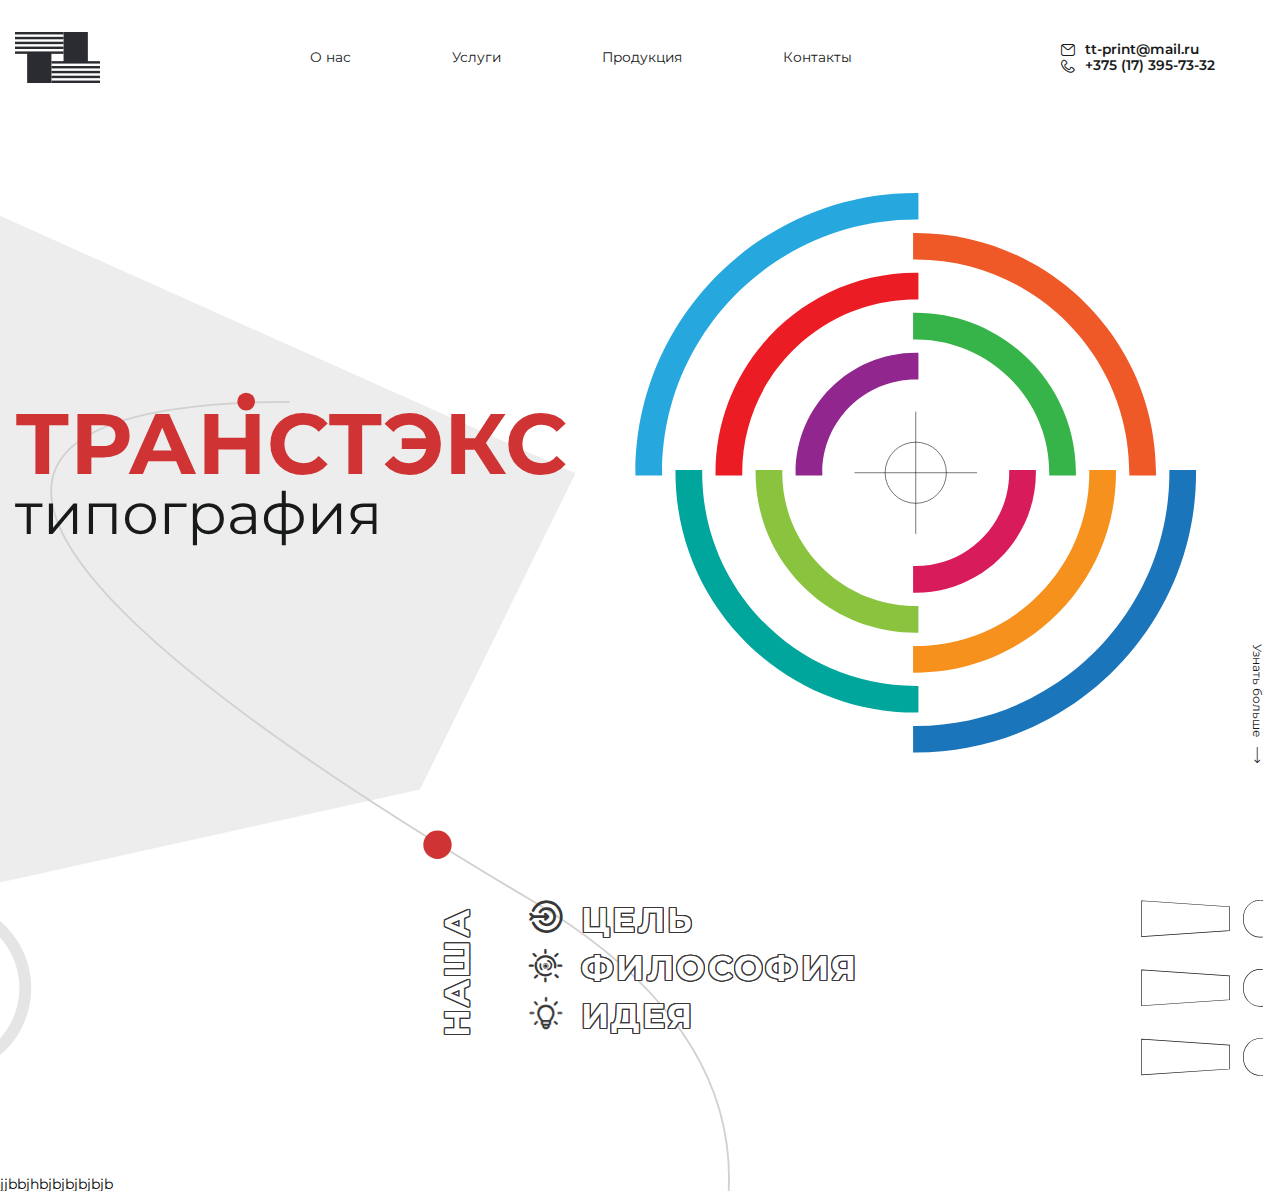
==== index.html @ b48ef730 "Add files via upload" ====
<!DOCTYPE html>
<html lang="ru">

<head>
	<title>Главная</title>
	<meta charset="UTF-8">
	<meta name="format-detection" content="telephone=no">
	<!-- <style>body{opacity: 0;}</style> -->
	<link rel="stylesheet" href="css/style.min.css?_v=20220627201145">
	<link rel="shortcut icon" href="favicon.ico">
	<!-- <meta name="robots" content="noindex, nofollow"> -->
	<meta name="viewport" content="width=device-width, initial-scale=1.0">
</head>

<body>
	<div class="wrapper">
		<header data-scroll="150" data-scroll-show="500" class="header">
			<div class="header__container">
				<div class="header_column">
					<div><a href="index.html" class="header__logo"><img src="img/logo.svg" alt="Trastex" class="header__image"></a></div>
					<div class="header__menu menu">
						<nav class="menu__body">
							<ul class="menu__list">
								<li class="menu__item"><a href="" class="menu__link">О нас</a></li>
								<li class="menu__item"><a href="" class="menu__link">Услуги</a></li>
								<li class="menu__item"><a href="" class="menu__link">Продукция</a></li>
								<li class="menu__item"><a href="" class="menu__link">Контакты</a></li>
							</ul>
						</nav>
					</div>
					<div class="header_contacts">
						<div><a href="mailto:print@mail.ru" class="header__mail">tt-print@mail.ru</a></div>
						<div><a href="tel:+375173957332" class="header__telephone">+375 (17) 395-73-32</a></div>
					</div>
					<button type="button" class="menu__icon icon-menu"><span></span></button>
				</div>
			</div>
		</header>
		<main class="mainpage">
			<section data-fullscreen class="mainpage__fullscreenblock fullscreenblock">
				<div class="fullscreenblock__container">
					<div class="fullscreenblock__decor"></div>
					<div class="fullscreenblock__line"></div>
					<div class="fullscreenblock__content">
						<div class="fullscreenblock__textblock">
							<div class="fullscreenblock__title">транстэкс</div>
							<div class="fullscreenblock__text">типография</div>
						</div>
						<div class="fullscreenblock__imageblock"><img src="img/mainpct.svg" alt="Главная" class="fullscreenblock__image"></div>
					</div>
					<button data-goto="targets" type="button" class="fullscreenblock__scroll scroll">
						<div class="scroll__text">Узнать больше</div>
					</button>
				</div>
			</section>
			<div class="mainpage__body">
				<section class="targets">
					<div class="targets__container">
						<div class="targets__round"></div>
						<div class="targets__symbol"></div>

						<div class="targets__content">
							<div class="targets__our targets__link">наша</div>
							<div class="targets__items">
								<div class="targets__item"><a href="#" data-popup="#target" class="targets__link targets__link-icon1">цель</a></div>
								<div class="targets__item"><a href="#" data-popup="#philosophy" class="targets__link targets__link-icon2">философия</a></div>
								<div class="targets__item"><a href="#" data-popup="#lamp" class="targets__link targets__link-icon3">идея</a></div>
							</div>
						</div>


						<!-- <div class="targets__targetmobile targetsmobile">
								<div class="targetsmobile__our">наша</div>
								<div class="targetsmobile__block">
									<div class="targetsmobile__title targetsmobile__title-target">цель</div>
									<div class="targetsmobile__text targetsmobile__text-target">Сделать Вашу полиграфическую продукцию видимой. Использование полиграфии играет большую роль в продвижении товаров и услуг. Печатная продукция стоит недорого, проста в изготовлении и достаточно эффектна, чтобы использовать её периодически или постоянно в рекламных целях.</div>
								</div>
								<div class="targetsmobile__block">
									<div class="targetsmobile__title targetsmobile__title-philosophy">философия</div>
									<div class="targetsmobile__text targetsmobile__text-philosophy">Фирменный стиль — это не просто логотип или название организации. Он включает в себя общую концепцию дизайна и отражает философию и цели компании. Это совокупность графических, текстовых и даже звуковых элементов, которые отличают организацию от других.</div>
								</div>
								<div class="targetsmobile__block">
									<div class="targetsmobile__title targetsmobile__title-lamp">идея</div>
									<div class="targetsmobile__text targetsmobile__text-lamp">С нами возможна реализация в жизнь любых, даже самых оригинальных идей и задумок.</div>
								</div>
				 -->

					</div>

			</div>
			</section>
			<br>
			<br>
			<br>
			<br>
			<br>
			<br>
			<br>
			<br>
			<br>
			<br>

			jjbbjhbjbjbjbjbjb
	</div>
	</main>
	<footer class="footer">
		<div class="footer__container">
		</div>
	</footer>
	</div>

	<div id="target" aria-hidden="true" class="popup">
		<div class="popup__wrapper">
			<div class="popup__content">
				<button data-close type="button" class="popup__close">X</button>
				<div class="popup__item item">
					<div class="item__our">наша</div>
					<div class="item__block">
						<div class="item__title item__title-target">цель</div>
						<div class="item__text item__text-target">Сделать Вашу полиграфическую продукцию видимой. Использование полиграфии играет большую роль в продвижении товаров и услуг. Печатная продукция стоит недорого, проста в изготовлении и достаточно эффектна, чтобы использовать её периодически или постоянно в рекламных целях.</div>
					</div>
				</div>
			</div>
		</div>
	</div>

	<div id="philosophy" aria-hidden="true" class="popup">
		<div class="popup__wrapper">
			<div class="popup__content">
				<button data-close type="button" class="popup__close">X</button>
				<div class="popup__item item">
					<div class="item__our">наша</div>
					<div class="item__block">
						<div class="item__title item__title-philosophy">философия</div>
						<div class="item__text item__text-philosophy">Фирменный стиль — это не просто логотип или название организации. Он включает в себя общую концепцию дизайна и отражает философию и цели компании. Это совокупность графических, текстовых и даже звуковых элементов, которые отличают организацию от других.</div>
					</div>
				</div>
			</div>
		</div>
	</div>

	<div id="lamp" aria-hidden="true" class="popup">
		<div class="popup__wrapper">
			<div class="popup__content">
				<button data-close type="button" class="popup__close">X</button>
				<div class="popup__item item">
					<div class="item__our">наша</div>
					<div class="item__block">
						<div class="item__title item__title-lamp">идея</div>
						<div class="item__text item__text-lamp">С нами возможна реализация в жизнь любых, даже самых оригинальных идей и задумок.</div>
					</div>
				</div>
			</div>
		</div>
	</div>




	<script src="js/app.min.js?_v=20220627201145"></script>
</body>

</html>
---- css/style.min.css ----
@charset "UTF-8";@font-face{font-family:icons;font-display:swap;src:url(../fonts/icons.woff2) format("woff2"),url(../fonts/icons.woff) format("woff");font-weight:400;font-style:normal}@font-face{font-family:Montserrat;font-display:swap;src:url(../fonts/Montserrat-Bold.woff2) format("woff2"),url(../fonts/Montserrat-Bold.woff) format("woff");font-weight:700;font-style:normal}@font-face{font-family:Montserrat;font-display:swap;src:url(../fonts/Montserrat-Regular.woff2) format("woff2"),url(../fonts/Montserrat-Regular.woff) format("woff");font-weight:400;font-style:normal}@font-face{font-family:Montserrat;font-display:swap;src:url(../fonts/Montserrat-SemiBold.woff2) format("woff2"),url(../fonts/Montserrat-SemiBold.woff) format("woff");font-weight:600;font-style:normal}.header__mail::before,.header__telephone::before,.item__title-lamp::before,.item__title-philosophy::before,.item__title-target::before,.scroll__text::after,.targets__link-icon1::before,.targets__link-icon2::before,.targets__link-icon3::before,[class*=_icon-]:before{font-family:icons;font-style:normal;font-weight:400;font-variant:normal;text-transform:none;line-height:1;-webkit-font-smoothing:antialiased;-moz-osx-font-smoothing:grayscale}[class*=_icon-]:before{display:block}._icon-mail:before{content:"\e900"}._icon-telephone:before{content:"\e901"}._icon-instagram:before{content:"\e902"}._icon-vk:before{content:"\e903"}._icon-facebook:before{content:"\e904"}._icon-twitter:before{content:"\e905"}._icon-linkedin:before{content:"\e906"}._icon-target:before{content:"\e907"}._icon-philosophy:before{content:"\e908"}._icon-lamp:before{content:"\e909"}._icon-arrowbigtop:before{content:"\e90a"}._icon-arrowbigbottom:before{content:"\e90b"}._icon-arrowbigleft:before{content:"\e90c"}._icon-arrowbigright:before{content:"\e90d"}._icon-roundarrowleft:before{content:"\e90e"}._icon-roundarrowright:before{content:"\e90f"}._icon-cursor:before{content:"\e910"}*{padding:0;margin:0;border:0}*,:after,:before{-webkit-box-sizing:border-box;box-sizing:border-box}body,html{height:100%;min-width:320px}body{color:#000;line-height:1;font-family:Montserrat;font-size:.875rem;-ms-text-size-adjust:100%;-moz-text-size-adjust:100%;-webkit-text-size-adjust:100%;-webkit-font-smoothing:antialiased;-moz-osx-font-smoothing:grayscale}button,input,textarea{font-family:Montserrat;font-size:inherit}button{cursor:pointer;color:inherit;background-color:inherit}a{color:inherit}a:link,a:visited{text-decoration:none}a:hover{text-decoration:none}ul li{list-style:none}img{vertical-align:top}h1,h2,h3,h4,h5,h6{font-weight:inherit;font-size:inherit}.lock body{overflow:hidden;-ms-touch-action:none;touch-action:none}.wrapper{min-height:100%;display:-webkit-box;display:-ms-flexbox;display:flex;-webkit-box-orient:vertical;-webkit-box-direction:normal;-ms-flex-direction:column;flex-direction:column;overflow:hidden}.wrapper>main{-webkit-box-flex:1;-ms-flex:1 1 auto;flex:1 1 auto}.wrapper>*{min-width:0}[class*=__container]{max-width:108.125rem;-webkit-box-sizing:content-box;box-sizing:content-box;margin:0 auto;padding:0 .9375rem}body::after{content:"";background-color:rgba(0,0,0,.5);position:fixed;width:100%;height:100%;top:0;left:0;opacity:0;-webkit-transition:opacity .8s ease 0s;-o-transition:opacity .8s ease 0s;transition:opacity .8s ease 0s;pointer-events:none;z-index:149}.popup-show body::after{opacity:1}.popup{position:fixed;top:0;left:0;bottom:0;right:0;padding:30px 10px;-webkit-transition:visibility .8s ease 0s;-o-transition:visibility .8s ease 0s;transition:visibility .8s ease 0s;visibility:hidden;pointer-events:none}.popup_show{z-index:150;visibility:visible;overflow:auto;pointer-events:auto}.popup_show .popup__content{visibility:visible;-webkit-transform:scale(1);-ms-transform:scale(1);transform:scale(1)}.popup__wrapper{display:-webkit-box;display:-ms-flexbox;display:flex;-webkit-box-orient:vertical;-webkit-box-direction:normal;-ms-flex-direction:column;flex-direction:column;-webkit-box-align:center;-ms-flex-align:center;align-items:center;min-height:100%;-webkit-box-flex:1;-ms-flex:1 1 auto;flex:1 1 auto;width:100%;display:flex;-webkit-box-pack:center;-ms-flex-pack:center;justify-content:center;align-items:center}.popup__content{visibility:hidden;-webkit-transform:scale(0);-ms-transform:scale(0);transform:scale(0);-webkit-transition:-webkit-transform .3s ease 0s;transition:-webkit-transform .3s ease 0s;-o-transition:transform .3s ease 0s;transition:transform .3s ease 0s;transition:transform .3s ease 0s,-webkit-transform .3s ease 0s;background-color:#eee;padding:20px;width:100%;max-width:900px;border-radius:20px}.lock .popup__content{visibility:visible}.popup__close{position:relative;text-align:center;left:100%;-webkit-transform:translate(-100%,0);-ms-transform:translate(-100%,0);transform:translate(-100%,0)}.item{display:-webkit-box;display:-ms-flexbox;display:flex;-webkit-box-pack:center;-ms-flex-pack:center;justify-content:center;padding-top:.9375rem}.item__our{padding-left:1.875rem;-webkit-writing-mode:vertical-lr;-ms-writing-mode:tb-lr;writing-mode:vertical-lr;-webkit-transform:rotate(-180deg);-ms-transform:rotate(-180deg);transform:rotate(-180deg);font-weight:700;font-size:2.8125rem;text-transform:uppercase;line-height:122%;letter-spacing:.07em;color:#eee;text-shadow:0 -1px 0 #383838,0 -1px 0 #383838,0 1px 0 #383838,0 1px 0 #383838,-1px 0 0 #383838,1px 0 0 #383838,-1px 0 0 #383838,1px 0 0 #383838,-1px -1px 0 #383838,1px -1px 0 #383838,-1px 1px 0 #383838,1px 1px 0 #383838,-1px -1px 0 #383838,1px -1px 0 #383838,-1px 1px 0 #383838,1px 1px 0 #383838}@supports (font-size:clamp(1.375rem ,0.2273908524rem + 2.3908523909vw ,2.8125rem)){.item__our{font-size:clamp(1.375rem ,.2273908524rem + 2.3908523909vw ,2.8125rem)}}@supports not (font-size:clamp(1.375rem ,0.2273908524rem + 2.3908523909vw ,2.8125rem)){.item__our{font-size:calc(1.375rem + 1.4375 * (100vw - 48rem)/ 60.125)}}.item__title{font-weight:700;font-size:2.8125rem;text-transform:uppercase;line-height:122%;letter-spacing:.07em;color:#d03333;position:relative;padding-bottom:1.25rem}@supports (font-size:clamp(1.375rem ,0.2273908524rem + 2.3908523909vw ,2.8125rem)){.item__title{font-size:clamp(1.375rem ,.2273908524rem + 2.3908523909vw ,2.8125rem)}}@supports not (font-size:clamp(1.375rem ,0.2273908524rem + 2.3908523909vw ,2.8125rem)){.item__title{font-size:calc(1.375rem + 1.4375 * (100vw - 48rem)/ 60.125)}}.item__text{font-style:italic;font-weight:500;color:#18191a;font-size:1.125rem}.item__title-target::before{content:"\e907";padding-right:1%;font-size:2.5rem}.item__text-target{line-height:130%}.item__title-philosophy::before{content:"\e908";padding-right:1%;font-weight:700}.item__text-philosophy{line-height:130%}.item__title-lamp::before{content:"\e909";padding-right:1%}.item__text-lamp{line-height:150%}[data-fullscreen]{min-height:100vh}.touch [data-fullscreen]{min-height:calc(var(--vh,1vh) * 100)}[class*=-ibg]{position:relative}[class*=-ibg] img{position:absolute;width:100%;height:100%;top:0;left:0;-o-object-fit:cover;object-fit:cover}[class*=-ibg_contain] img{-o-object-fit:contain;object-fit:contain}.fullscreenblock__text,.fullscreenblock__title,.header_contacts,.item__our,.item__text,.item__title,.menu__link,.scroll__text,.targets__link{font-family:Montserrat}.header{background-color:#fff;position:absolute;width:100%;top:0;left:0;z-index:50}.header._header-scroll{position:fixed;top:-200%;background-color:rgba(255,255,255,.8)}.header._header-show{top:0;-webkit-transition:top .3s ease 0s;-o-transition:top .3s ease 0s;transition:top .3s ease 0s}.header_column{display:-webkit-box;display:-ms-flexbox;display:flex;height:150px;-webkit-box-align:center;-ms-flex-align:center;align-items:center}@supports (height:clamp(4.6875rem ,0.9452962578rem + 7.7962577963vw ,9.375rem)){.header_column{height:clamp(4.6875rem ,.9452962578rem + 7.7962577963vw ,9.375rem)}}@supports not (height:clamp(4.6875rem ,0.9452962578rem + 7.7962577963vw ,9.375rem)){.header_column{height:calc(4.6875rem + 4.6875 * (100vw - 48rem)/ 60.125)}}.header_contacts{position:relative;z-index:2;font-weight:600;font-size:1.125rem;line-height:122%;color:#18191a;padding-right:50px}@supports (font-size:clamp(0.5625rem ,0.1134355509rem + 0.9355509356vw ,1.125rem)){.header_contacts{font-size:clamp(.5625rem ,.1134355509rem + .9355509356vw ,1.125rem)}}@supports not (font-size:clamp(0.5625rem ,0.1134355509rem + 0.9355509356vw ,1.125rem)){.header_contacts{font-size:calc(.5625rem + .5625 * (100vw - 48rem)/ 60.125)}}.header__logo{position:relative;z-index:2}.header__image{max-height:70px}@supports (max-height:clamp(1.875rem ,-0.1208419958rem + 4.158004158vw ,4.375rem)){.header__image{max-height:clamp(1.875rem ,-.1208419958rem + 4.158004158vw ,4.375rem)}}@supports not (max-height:clamp(1.875rem ,-0.1208419958rem + 4.158004158vw ,4.375rem)){.header__image{max-height:calc(1.875rem + 2.5 * (100vw - 48rem)/ 60.125)}}.header__mail{display:block}.header__mail::before{content:"\e900";padding-right:10px;position:relative;top:2px}.header__telephone{display:block}.header__telephone::before{content:"\e901";padding-right:10px;position:relative;top:2px}.menu{-webkit-box-flex:1;-ms-flex:1 1 auto;flex:1 1 auto}.menu__list{display:-webkit-box;display:-ms-flexbox;display:flex;-ms-flex-wrap:wrap;flex-wrap:wrap;-webkit-box-pack:center;-ms-flex-pack:center;justify-content:center}.menu__item:not(:last-child){padding-right:4.8125rem}@supports (padding-right:clamp(1.875rem ,-0.4701143451rem + 4.8856548857vw ,4.8125rem)){.menu__item:not(:last-child){padding-right:clamp(1.875rem ,-.4701143451rem + 4.8856548857vw ,4.8125rem)}}@supports not (padding-right:clamp(1.875rem ,-0.4701143451rem + 4.8856548857vw ,4.8125rem)){.menu__item:not(:last-child){padding-right:calc(1.875rem + 2.9375 * (100vw - 48rem)/ 60.125)}}.menu__link{font-weight:400;font-size:1.125rem;line-height:122%;color:#18191a;padding-left:1.875rem;padding-right:1.875rem}@supports (font-size:clamp(0.5625rem ,0.1134355509rem + 0.9355509356vw ,1.125rem)){.menu__link{font-size:clamp(.5625rem ,.1134355509rem + .9355509356vw ,1.125rem)}}@supports not (font-size:clamp(0.5625rem ,0.1134355509rem + 0.9355509356vw ,1.125rem)){.menu__link{font-size:calc(.5625rem + .5625 * (100vw - 48rem)/ 60.125)}}@supports (padding-left:clamp(0.9375rem ,0.1890592516rem + 1.5592515593vw ,1.875rem)){.menu__link{padding-left:clamp(.9375rem ,.1890592516rem + 1.5592515593vw ,1.875rem)}}@supports not (padding-left:clamp(0.9375rem ,0.1890592516rem + 1.5592515593vw ,1.875rem)){.menu__link{padding-left:calc(.9375rem + .9375 * (100vw - 48rem)/ 60.125)}}@supports (padding-right:clamp(0.9375rem ,0.1890592516rem + 1.5592515593vw ,1.875rem)){.menu__link{padding-right:clamp(.9375rem ,.1890592516rem + 1.5592515593vw ,1.875rem)}}@supports not (padding-right:clamp(0.9375rem ,0.1890592516rem + 1.5592515593vw ,1.875rem)){.menu__link{padding-right:calc(.9375rem + .9375 * (100vw - 48rem)/ 60.125)}}.icon-menu{display:none}@supports (padding-top:clamp(6.5625rem ,4.9652777778rem + 7.9861111111vw ,13.75rem)){.mainpage__fullscreenblock{padding-top:clamp(6.5625rem ,4.9652777778rem + 7.9861111111vw ,13.75rem)}}@supports not (padding-top:clamp(6.5625rem ,4.9652777778rem + 7.9861111111vw ,13.75rem)){.mainpage__fullscreenblock{padding-top:calc(6.5625rem + 7.1875 * (100vw - 20rem)/ 90)}}@supports (padding-bottom:clamp(3.125rem ,2.4305555556rem + 3.4722222222vw ,6.25rem)){.mainpage__fullscreenblock{padding-bottom:clamp(3.125rem ,2.4305555556rem + 3.4722222222vw ,6.25rem)}}@supports not (padding-bottom:clamp(3.125rem ,2.4305555556rem + 3.4722222222vw ,6.25rem)){.mainpage__fullscreenblock{padding-bottom:calc(3.125rem + 3.125 * (100vw - 20rem)/ 90)}}.fullscreenblock__decor{position:absolute;z-index:-2;width:736px;-o-object-fit:cover;object-fit:cover;background-size:contain;height:842px;background-image:url(../img/decor2.svg);background-repeat:no-repeat;background-position:0 -24px;-webkit-transform:translate(-95px,0);-ms-transform:translate(-95px,0);transform:translate(-95px,0)}@supports (width:clamp(12.5rem ,-30.2375415282rem + 89.0365448505vw ,46rem)){.fullscreenblock__decor{width:clamp(12.5rem ,-30.2375415282rem + 89.0365448505vw ,46rem)}}@supports not (width:clamp(12.5rem ,-30.2375415282rem + 89.0365448505vw ,46rem)){.fullscreenblock__decor{width:calc(12.5rem + 33.5 * (100vw - 48rem)/ 37.625)}}.fullscreenblock__line{position:absolute;z-index:-1;width:1049px;height:1314px;background-image:url(../img/linedeocr.svg);background-repeat:no-repeat;background-position:-100px 150px;background-size:contain}@supports (width:clamp(43.75rem ,-13.2847955145rem + 92.0844327177vw ,65.5625rem)){.fullscreenblock__line{width:clamp(43.75rem ,-13.2847955145rem + 92.0844327177vw ,65.5625rem)}}@supports not (width:clamp(43.75rem ,-13.2847955145rem + 92.0844327177vw ,65.5625rem)){.fullscreenblock__line{width:calc(43.75rem + 21.8125 * (100vw - 61.9375rem)/ 23.6875)}}.fullscreenblock__content{display:-webkit-box;display:-ms-flexbox;display:flex;-webkit-box-align:stretch;-ms-flex-align:stretch;align-items:stretch;-webkit-box-pack:end;-ms-flex-pack:end;justify-content:flex-end}.fullscreenblock__textblock{-ms-flex-item-align:center;-ms-grid-row-align:center;align-self:center}.fullscreenblock__imageblock{padding-right:4.375rem;padding-left:4.375rem;-webkit-box-flex:0;-ms-flex:0 1 auto;flex:0 1 auto;height:100%}@supports (padding-right:clamp(2.1875rem ,1.7013888889rem + 2.4305555556vw ,4.375rem)){.fullscreenblock__imageblock{padding-right:clamp(2.1875rem ,1.7013888889rem + 2.4305555556vw ,4.375rem)}}@supports not (padding-right:clamp(2.1875rem ,1.7013888889rem + 2.4305555556vw ,4.375rem)){.fullscreenblock__imageblock{padding-right:calc(2.1875rem + 2.1875 * (100vw - 20rem)/ 90)}}@supports (padding-left:clamp(2.1875rem ,1.7013888889rem + 2.4305555556vw ,4.375rem)){.fullscreenblock__imageblock{padding-left:clamp(2.1875rem ,1.7013888889rem + 2.4305555556vw ,4.375rem)}}@supports not (padding-left:clamp(2.1875rem ,1.7013888889rem + 2.4305555556vw ,4.375rem)){.fullscreenblock__imageblock{padding-left:calc(2.1875rem + 2.1875 * (100vw - 20rem)/ 90)}}.fullscreenblock__container{position:relative}.fullscreenblock__title{font-weight:700;font-size:7rem;line-height:96.9%;color:#d03333;text-transform:uppercase}@supports (font-size:clamp(3.5rem ,0.7058212058rem + 5.8212058212vw ,7rem)){.fullscreenblock__title{font-size:clamp(3.5rem ,.7058212058rem + 5.8212058212vw ,7rem)}}@supports not (font-size:clamp(3.5rem ,0.7058212058rem + 5.8212058212vw ,7rem)){.fullscreenblock__title{font-size:calc(3.5rem + 3.5 * (100vw - 48rem)/ 60.125)}}.fullscreenblock__text{font-weight:400;font-size:4.75rem;line-height:96.9%;color:#18191a}@supports (font-size:clamp(2.375rem ,0.478950104rem + 3.9501039501vw ,4.75rem)){.fullscreenblock__text{font-size:clamp(2.375rem ,.478950104rem + 3.9501039501vw ,4.75rem)}}@supports not (font-size:clamp(2.375rem ,0.478950104rem + 3.9501039501vw ,4.75rem)){.fullscreenblock__text{font-size:calc(2.375rem + 2.375 * (100vw - 48rem)/ 60.125)}}.fullscreenblock__image{width:100%;min-width:150px;height:100%;-o-object-fit:cover;object-fit:cover}.fullscreenblock__scroll{position:absolute;bottom:0;right:15px}.scroll__text{-webkit-writing-mode:vertical-lr;-ms-writing-mode:tb-lr;writing-mode:vertical-lr;color:#18191a;font-size:.75rem;font-weight:400}.scroll__text::after{content:"\e90b";padding-top:10px;font-size:1rem}.targets__container{position:relative}.targets__content{display:-webkit-box;display:-ms-flexbox;display:flex;-webkit-box-pack:center;-ms-flex-pack:center;justify-content:center}.targets__our{padding-left:3.125rem;-webkit-writing-mode:vertical-lr;-ms-writing-mode:tb-lr;writing-mode:vertical-lr;-webkit-transform:rotate(-180deg);-ms-transform:rotate(-180deg);transform:rotate(-180deg)}.targets__item:not(:last-child){padding-bottom:.375rem}.targets__link{font-weight:700;font-size:2.8125rem;text-transform:uppercase;line-height:122%;letter-spacing:.07em;color:#fff;text-shadow:0 -1px 0 #383838,0 -1px 0 #383838,0 1px 0 #383838,0 1px 0 #383838,-1px 0 0 #383838,1px 0 0 #383838,-1px 0 0 #383838,1px 0 0 #383838,-1px -1px 0 #383838,1px -1px 0 #383838,-1px 1px 0 #383838,1px 1px 0 #383838,-1px -1px 0 #383838,1px -1px 0 #383838,-1px 1px 0 #383838,1px 1px 0 #383838}@supports (font-size:clamp(1.375rem ,0.2273908524rem + 2.3908523909vw ,2.8125rem)){.targets__link{font-size:clamp(1.375rem ,.2273908524rem + 2.3908523909vw ,2.8125rem)}}@supports not (font-size:clamp(1.375rem ,0.2273908524rem + 2.3908523909vw ,2.8125rem)){.targets__link{font-size:calc(1.375rem + 1.4375 * (100vw - 48rem)/ 60.125)}}.targets__link-icon1{position:relative}.targets__link-icon1::before{content:"\e907";color:#383838;text-shadow:none;padding-right:5%}.targets__link-icon2{position:relative}.targets__link-icon2::before{content:"\e908";color:#383838;text-shadow:none;padding-right:5%;font-weight:700}.targets__link-icon3{position:relative}.targets__link-icon3::before{content:"\e909";color:#383838;text-shadow:none;padding-right:5%}.targets__round{position:absolute;z-index:-2;width:346px;-o-object-fit:cover;object-fit:cover;background-size:contain;height:176px;background-image:url(../img/decorround.svg);background-repeat:no-repeat;background-position:0 0;-webkit-transform:translate(-95px,0);-ms-transform:translate(-95px,0);transform:translate(-95px,0)}@supports (width:clamp(5.9375rem ,-6.5864085239rem + 26.0914760915vw ,21.625rem)){.targets__round{width:clamp(5.9375rem ,-6.5864085239rem + 26.0914760915vw ,21.625rem)}}@supports not (width:clamp(5.9375rem ,-6.5864085239rem + 26.0914760915vw ,21.625rem)){.targets__round{width:calc(5.9375rem + 15.6875 * (100vw - 48rem)/ 60.125)}}.targets__symbol{position:absolute;right:0;z-index:-2;width:200px;-o-object-fit:cover;object-fit:cover;background-size:contain;height:176px;background-image:url(../img/symbol.svg);background-repeat:no-repeat;background-position:0 0}@supports (width:clamp(4.375rem ,-2.1114864865rem + 13.5135135135vw ,12.5rem)){.targets__symbol{width:clamp(4.375rem ,-2.1114864865rem + 13.5135135135vw ,12.5rem)}}@supports not (width:clamp(4.375rem ,-2.1114864865rem + 13.5135135135vw ,12.5rem)){.targets__symbol{width:calc(4.375rem + 8.125 * (100vw - 48rem)/ 60.125)}}@media (min-width:108.125em){.menu__item:not(:last-child){padding-right:inherit}}@media (max-width:48em){.menu__item:not(:last-child){padding-right:inherit}}@media (max-width:61.99875em){.fullscreenblock__line{background-position:-100px 50px}}@media (max-width:47.99875em){.touch [data-fullscreen]{-webkit-transition:height .2s;-o-transition:height .2s;transition:height .2s}.header_contacts{padding-right:20px}.menu__body{position:fixed;overflow:auto;width:100%;height:100%;top:0;left:-100%;-webkit-transition:left .3s ease 0s;-o-transition:left .3s ease 0s;transition:left .3s ease 0s;background-color:#ededed;padding-bottom:1.875rem;padding-right:.9375rem;padding-left:.9375rem}@supports (padding-top:clamp(6.5625rem ,5.5208333333rem + 5.2083333333vw ,11.25rem)){.menu__body{padding-top:clamp(6.5625rem ,5.5208333333rem + 5.2083333333vw ,11.25rem)}}@supports not (padding-top:clamp(6.5625rem ,5.5208333333rem + 5.2083333333vw ,11.25rem)){.menu__body{padding-top:calc(6.5625rem + 4.6875 * (100vw - 20rem)/ 90)}}.menu__body::before{content:"";top:-100%;position:fixed;width:100%;left:0;-webkit-transition:top .3s ease 0s;-o-transition:top .3s ease 0s;transition:top .3s ease 0s;background:rgba(237,237,237,.8431372549)}.menu-open .menu__body{left:0}.menu-open .menu__body::before{top:0}.menu__list{-webkit-box-orient:vertical;-webkit-box-direction:normal;-ms-flex-direction:column;flex-direction:column;-webkit-box-align:center;-ms-flex-align:center;align-items:center}.menu__list:not(:last-child){margin-bottom:3.125rem}.menu__item:not(:last-child):not(:last-child){margin-bottom:2.25rem}.menu__link{font-size:1.75rem}.icon-menu{display:block;position:relative;width:1.875rem;height:1.125rem;cursor:pointer;z-index:5}.icon-menu span,.icon-menu::after,.icon-menu::before{content:"";-webkit-transition:all .3s ease 0s;-o-transition:all .3s ease 0s;transition:all .3s ease 0s;right:0;position:absolute;width:100%;height:.125rem;background-color:#18191a}.icon-menu::before{top:0}.icon-menu::after{bottom:0}.icon-menu span{top:calc(50% - .0625rem)}.menu-open .icon-menu span{width:0}.menu-open .icon-menu::before{top:calc(50% - .0625rem);-webkit-transform:rotate(-45deg);-ms-transform:rotate(-45deg);transform:rotate(-45deg)}.menu-open .icon-menu::after{bottom:calc(50% - .0625rem);-webkit-transform:rotate(45deg);-ms-transform:rotate(45deg);transform:rotate(45deg)}.fullscreenblock__line{background-position:-120px -20px}.fullscreenblock__content{-webkit-box-orient:vertical;-webkit-box-direction:normal;-ms-flex-direction:column;flex-direction:column;gap:70px}.fullscreenblock__title{padding-top:4.375rem}}@media (max-width:47.99875em) and (max-width:47.99875em){.menu__body::before{height:75px}}@media (any-hover:hover){.header__mail:hover{-webkit-transform:scale(1.1);-ms-transform:scale(1.1);transform:scale(1.1);-webkit-transition:all .3s ease 0s;-o-transition:all .3s ease 0s;transition:all .3s ease 0s}.header__telephone:hover{-webkit-transform:scale(1.1);-ms-transform:scale(1.1);transform:scale(1.1);-webkit-transition:all .3s ease 0s;-o-transition:all .3s ease 0s;transition:all .3s ease 0s}.menu__item:hover{-webkit-transform:scale(1.1);-ms-transform:scale(1.1);transform:scale(1.1);-webkit-transition:all .3s ease 0s;-o-transition:all .3s ease 0s;transition:all .3s ease 0s}.menu__link:hover{border-bottom:2px solid #d03333;font-weight:600;-webkit-transition:all .3s ease 0s;-o-transition:all .3s ease 0s;transition:all .3s ease 0s}.scroll__text:hover{color:#d03333;font-weight:600;-webkit-transform:scale(1.2);-ms-transform:scale(1.2);transform:scale(1.2);-webkit-transition:all .3s ease 0s;-o-transition:all .3s ease 0s;transition:all .3s ease 0s}.targets__link-icon1:hover::after{font-family:icons;content:"\e910";color:#d03333;text-shadow:none;font-size:50%;position:absolute;top:10%;right:-30px}.targets__link-icon2:hover::after{font-family:icons;content:"\e910";color:#d03333;text-shadow:none;font-size:50%;position:absolute;top:10%;right:-30px}.targets__link-icon3:hover::after{font-family:icons;content:"\e910";color:#d03333;text-shadow:none;font-size:50%;position:absolute;top:10%;right:-30px}}
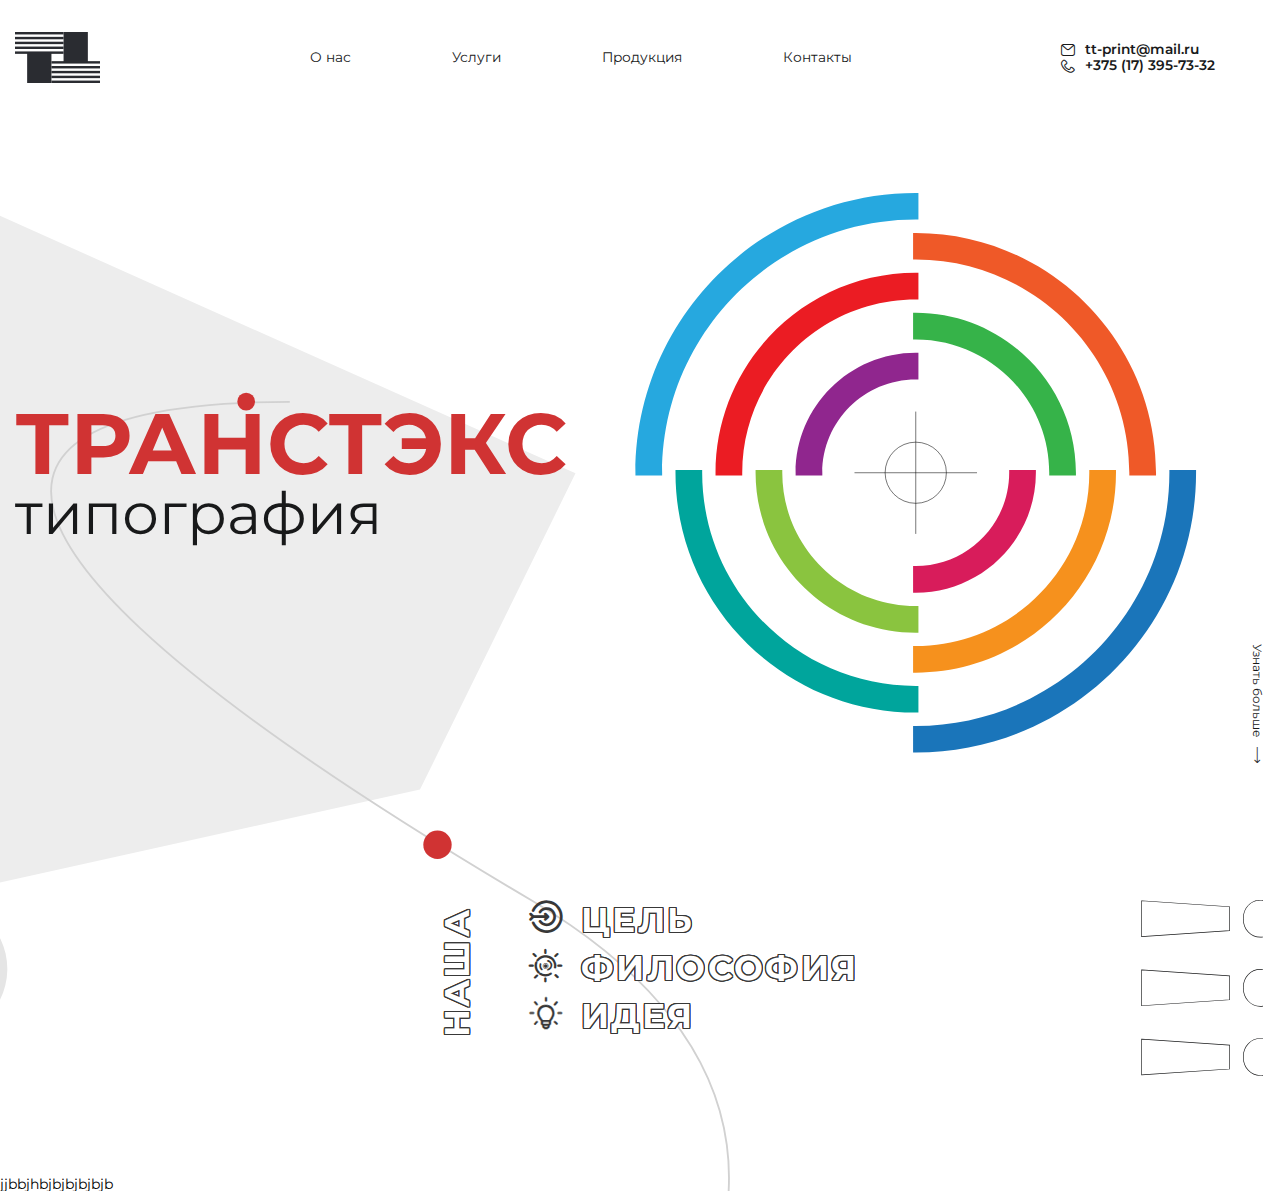
==== commit 4ad2d800: "Add files via upload" ====
--- a/index.html
+++ b/index.html
@@ -6,7 +6,7 @@
 	<meta charset="UTF-8">
 	<meta name="format-detection" content="telephone=no">
 	<!-- <style>body{opacity: 0;}</style> -->
-	<link rel="stylesheet" href="css/style.min.css?_v=20220627201145">
+	<link rel="stylesheet" href="css/style.min.css?_v=20220627201945">
 	<link rel="shortcut icon" href="favicon.ico">
 	<!-- <meta name="robots" content="noindex, nofollow"> -->
 	<meta name="viewport" content="width=device-width, initial-scale=1.0">
@@ -157,7 +157,7 @@
 
 
 
-	<script src="js/app.min.js?_v=20220627201145"></script>
+	<script src="js/app.min.js?_v=20220627201945"></script>
 </body>
 
 </html>--- a/css/style.min.css
+++ b/css/style.min.css
@@ -1 +1 @@
-@charset "UTF-8";@font-face{font-family:icons;font-display:swap;src:url(../fonts/icons.woff2) format("woff2"),url(../fonts/icons.woff) format("woff");font-weight:400;font-style:normal}@font-face{font-family:Montserrat;font-display:swap;src:url(../fonts/Montserrat-Bold.woff2) format("woff2"),url(../fonts/Montserrat-Bold.woff) format("woff");font-weight:700;font-style:normal}@font-face{font-family:Montserrat;font-display:swap;src:url(../fonts/Montserrat-Regular.woff2) format("woff2"),url(../fonts/Montserrat-Regular.woff) format("woff");font-weight:400;font-style:normal}@font-face{font-family:Montserrat;font-display:swap;src:url(../fonts/Montserrat-SemiBold.woff2) format("woff2"),url(../fonts/Montserrat-SemiBold.woff) format("woff");font-weight:600;font-style:normal}.header__mail::before,.header__telephone::before,.item__title-lamp::before,.item__title-philosophy::before,.item__title-target::before,.scroll__text::after,.targets__link-icon1::before,.targets__link-icon2::before,.targets__link-icon3::before,[class*=_icon-]:before{font-family:icons;font-style:normal;font-weight:400;font-variant:normal;text-transform:none;line-height:1;-webkit-font-smoothing:antialiased;-moz-osx-font-smoothing:grayscale}[class*=_icon-]:before{display:block}._icon-mail:before{content:"\e900"}._icon-telephone:before{content:"\e901"}._icon-instagram:before{content:"\e902"}._icon-vk:before{content:"\e903"}._icon-facebook:before{content:"\e904"}._icon-twitter:before{content:"\e905"}._icon-linkedin:before{content:"\e906"}._icon-target:before{content:"\e907"}._icon-philosophy:before{content:"\e908"}._icon-lamp:before{content:"\e909"}._icon-arrowbigtop:before{content:"\e90a"}._icon-arrowbigbottom:before{content:"\e90b"}._icon-arrowbigleft:before{content:"\e90c"}._icon-arrowbigright:before{content:"\e90d"}._icon-roundarrowleft:before{content:"\e90e"}._icon-roundarrowright:before{content:"\e90f"}._icon-cursor:before{content:"\e910"}*{padding:0;margin:0;border:0}*,:after,:before{-webkit-box-sizing:border-box;box-sizing:border-box}body,html{height:100%;min-width:320px}body{color:#000;line-height:1;font-family:Montserrat;font-size:.875rem;-ms-text-size-adjust:100%;-moz-text-size-adjust:100%;-webkit-text-size-adjust:100%;-webkit-font-smoothing:antialiased;-moz-osx-font-smoothing:grayscale}button,input,textarea{font-family:Montserrat;font-size:inherit}button{cursor:pointer;color:inherit;background-color:inherit}a{color:inherit}a:link,a:visited{text-decoration:none}a:hover{text-decoration:none}ul li{list-style:none}img{vertical-align:top}h1,h2,h3,h4,h5,h6{font-weight:inherit;font-size:inherit}.lock body{overflow:hidden;-ms-touch-action:none;touch-action:none}.wrapper{min-height:100%;display:-webkit-box;display:-ms-flexbox;display:flex;-webkit-box-orient:vertical;-webkit-box-direction:normal;-ms-flex-direction:column;flex-direction:column;overflow:hidden}.wrapper>main{-webkit-box-flex:1;-ms-flex:1 1 auto;flex:1 1 auto}.wrapper>*{min-width:0}[class*=__container]{max-width:108.125rem;-webkit-box-sizing:content-box;box-sizing:content-box;margin:0 auto;padding:0 .9375rem}body::after{content:"";background-color:rgba(0,0,0,.5);position:fixed;width:100%;height:100%;top:0;left:0;opacity:0;-webkit-transition:opacity .8s ease 0s;-o-transition:opacity .8s ease 0s;transition:opacity .8s ease 0s;pointer-events:none;z-index:149}.popup-show body::after{opacity:1}.popup{position:fixed;top:0;left:0;bottom:0;right:0;padding:30px 10px;-webkit-transition:visibility .8s ease 0s;-o-transition:visibility .8s ease 0s;transition:visibility .8s ease 0s;visibility:hidden;pointer-events:none}.popup_show{z-index:150;visibility:visible;overflow:auto;pointer-events:auto}.popup_show .popup__content{visibility:visible;-webkit-transform:scale(1);-ms-transform:scale(1);transform:scale(1)}.popup__wrapper{display:-webkit-box;display:-ms-flexbox;display:flex;-webkit-box-orient:vertical;-webkit-box-direction:normal;-ms-flex-direction:column;flex-direction:column;-webkit-box-align:center;-ms-flex-align:center;align-items:center;min-height:100%;-webkit-box-flex:1;-ms-flex:1 1 auto;flex:1 1 auto;width:100%;display:flex;-webkit-box-pack:center;-ms-flex-pack:center;justify-content:center;align-items:center}.popup__content{visibility:hidden;-webkit-transform:scale(0);-ms-transform:scale(0);transform:scale(0);-webkit-transition:-webkit-transform .3s ease 0s;transition:-webkit-transform .3s ease 0s;-o-transition:transform .3s ease 0s;transition:transform .3s ease 0s;transition:transform .3s ease 0s,-webkit-transform .3s ease 0s;background-color:#eee;padding:20px;width:100%;max-width:900px;border-radius:20px}.lock .popup__content{visibility:visible}.popup__close{position:relative;text-align:center;left:100%;-webkit-transform:translate(-100%,0);-ms-transform:translate(-100%,0);transform:translate(-100%,0)}.item{display:-webkit-box;display:-ms-flexbox;display:flex;-webkit-box-pack:center;-ms-flex-pack:center;justify-content:center;padding-top:.9375rem}.item__our{padding-left:1.875rem;-webkit-writing-mode:vertical-lr;-ms-writing-mode:tb-lr;writing-mode:vertical-lr;-webkit-transform:rotate(-180deg);-ms-transform:rotate(-180deg);transform:rotate(-180deg);font-weight:700;font-size:2.8125rem;text-transform:uppercase;line-height:122%;letter-spacing:.07em;color:#eee;text-shadow:0 -1px 0 #383838,0 -1px 0 #383838,0 1px 0 #383838,0 1px 0 #383838,-1px 0 0 #383838,1px 0 0 #383838,-1px 0 0 #383838,1px 0 0 #383838,-1px -1px 0 #383838,1px -1px 0 #383838,-1px 1px 0 #383838,1px 1px 0 #383838,-1px -1px 0 #383838,1px -1px 0 #383838,-1px 1px 0 #383838,1px 1px 0 #383838}@supports (font-size:clamp(1.375rem ,0.2273908524rem + 2.3908523909vw ,2.8125rem)){.item__our{font-size:clamp(1.375rem ,.2273908524rem + 2.3908523909vw ,2.8125rem)}}@supports not (font-size:clamp(1.375rem ,0.2273908524rem + 2.3908523909vw ,2.8125rem)){.item__our{font-size:calc(1.375rem + 1.4375 * (100vw - 48rem)/ 60.125)}}.item__title{font-weight:700;font-size:2.8125rem;text-transform:uppercase;line-height:122%;letter-spacing:.07em;color:#d03333;position:relative;padding-bottom:1.25rem}@supports (font-size:clamp(1.375rem ,0.2273908524rem + 2.3908523909vw ,2.8125rem)){.item__title{font-size:clamp(1.375rem ,.2273908524rem + 2.3908523909vw ,2.8125rem)}}@supports not (font-size:clamp(1.375rem ,0.2273908524rem + 2.3908523909vw ,2.8125rem)){.item__title{font-size:calc(1.375rem + 1.4375 * (100vw - 48rem)/ 60.125)}}.item__text{font-style:italic;font-weight:500;color:#18191a;font-size:1.125rem}.item__title-target::before{content:"\e907";padding-right:1%;font-size:2.5rem}.item__text-target{line-height:130%}.item__title-philosophy::before{content:"\e908";padding-right:1%;font-weight:700}.item__text-philosophy{line-height:130%}.item__title-lamp::before{content:"\e909";padding-right:1%}.item__text-lamp{line-height:150%}[data-fullscreen]{min-height:100vh}.touch [data-fullscreen]{min-height:calc(var(--vh,1vh) * 100)}[class*=-ibg]{position:relative}[class*=-ibg] img{position:absolute;width:100%;height:100%;top:0;left:0;-o-object-fit:cover;object-fit:cover}[class*=-ibg_contain] img{-o-object-fit:contain;object-fit:contain}.fullscreenblock__text,.fullscreenblock__title,.header_contacts,.item__our,.item__text,.item__title,.menu__link,.scroll__text,.targets__link{font-family:Montserrat}.header{background-color:#fff;position:absolute;width:100%;top:0;left:0;z-index:50}.header._header-scroll{position:fixed;top:-200%;background-color:rgba(255,255,255,.8)}.header._header-show{top:0;-webkit-transition:top .3s ease 0s;-o-transition:top .3s ease 0s;transition:top .3s ease 0s}.header_column{display:-webkit-box;display:-ms-flexbox;display:flex;height:150px;-webkit-box-align:center;-ms-flex-align:center;align-items:center}@supports (height:clamp(4.6875rem ,0.9452962578rem + 7.7962577963vw ,9.375rem)){.header_column{height:clamp(4.6875rem ,.9452962578rem + 7.7962577963vw ,9.375rem)}}@supports not (height:clamp(4.6875rem ,0.9452962578rem + 7.7962577963vw ,9.375rem)){.header_column{height:calc(4.6875rem + 4.6875 * (100vw - 48rem)/ 60.125)}}.header_contacts{position:relative;z-index:2;font-weight:600;font-size:1.125rem;line-height:122%;color:#18191a;padding-right:50px}@supports (font-size:clamp(0.5625rem ,0.1134355509rem + 0.9355509356vw ,1.125rem)){.header_contacts{font-size:clamp(.5625rem ,.1134355509rem + .9355509356vw ,1.125rem)}}@supports not (font-size:clamp(0.5625rem ,0.1134355509rem + 0.9355509356vw ,1.125rem)){.header_contacts{font-size:calc(.5625rem + .5625 * (100vw - 48rem)/ 60.125)}}.header__logo{position:relative;z-index:2}.header__image{max-height:70px}@supports (max-height:clamp(1.875rem ,-0.1208419958rem + 4.158004158vw ,4.375rem)){.header__image{max-height:clamp(1.875rem ,-.1208419958rem + 4.158004158vw ,4.375rem)}}@supports not (max-height:clamp(1.875rem ,-0.1208419958rem + 4.158004158vw ,4.375rem)){.header__image{max-height:calc(1.875rem + 2.5 * (100vw - 48rem)/ 60.125)}}.header__mail{display:block}.header__mail::before{content:"\e900";padding-right:10px;position:relative;top:2px}.header__telephone{display:block}.header__telephone::before{content:"\e901";padding-right:10px;position:relative;top:2px}.menu{-webkit-box-flex:1;-ms-flex:1 1 auto;flex:1 1 auto}.menu__list{display:-webkit-box;display:-ms-flexbox;display:flex;-ms-flex-wrap:wrap;flex-wrap:wrap;-webkit-box-pack:center;-ms-flex-pack:center;justify-content:center}.menu__item:not(:last-child){padding-right:4.8125rem}@supports (padding-right:clamp(1.875rem ,-0.4701143451rem + 4.8856548857vw ,4.8125rem)){.menu__item:not(:last-child){padding-right:clamp(1.875rem ,-.4701143451rem + 4.8856548857vw ,4.8125rem)}}@supports not (padding-right:clamp(1.875rem ,-0.4701143451rem + 4.8856548857vw ,4.8125rem)){.menu__item:not(:last-child){padding-right:calc(1.875rem + 2.9375 * (100vw - 48rem)/ 60.125)}}.menu__link{font-weight:400;font-size:1.125rem;line-height:122%;color:#18191a;padding-left:1.875rem;padding-right:1.875rem}@supports (font-size:clamp(0.5625rem ,0.1134355509rem + 0.9355509356vw ,1.125rem)){.menu__link{font-size:clamp(.5625rem ,.1134355509rem + .9355509356vw ,1.125rem)}}@supports not (font-size:clamp(0.5625rem ,0.1134355509rem + 0.9355509356vw ,1.125rem)){.menu__link{font-size:calc(.5625rem + .5625 * (100vw - 48rem)/ 60.125)}}@supports (padding-left:clamp(0.9375rem ,0.1890592516rem + 1.5592515593vw ,1.875rem)){.menu__link{padding-left:clamp(.9375rem ,.1890592516rem + 1.5592515593vw ,1.875rem)}}@supports not (padding-left:clamp(0.9375rem ,0.1890592516rem + 1.5592515593vw ,1.875rem)){.menu__link{padding-left:calc(.9375rem + .9375 * (100vw - 48rem)/ 60.125)}}@supports (padding-right:clamp(0.9375rem ,0.1890592516rem + 1.5592515593vw ,1.875rem)){.menu__link{padding-right:clamp(.9375rem ,.1890592516rem + 1.5592515593vw ,1.875rem)}}@supports not (padding-right:clamp(0.9375rem ,0.1890592516rem + 1.5592515593vw ,1.875rem)){.menu__link{padding-right:calc(.9375rem + .9375 * (100vw - 48rem)/ 60.125)}}.icon-menu{display:none}@supports (padding-top:clamp(6.5625rem ,4.9652777778rem + 7.9861111111vw ,13.75rem)){.mainpage__fullscreenblock{padding-top:clamp(6.5625rem ,4.9652777778rem + 7.9861111111vw ,13.75rem)}}@supports not (padding-top:clamp(6.5625rem ,4.9652777778rem + 7.9861111111vw ,13.75rem)){.mainpage__fullscreenblock{padding-top:calc(6.5625rem + 7.1875 * (100vw - 20rem)/ 90)}}@supports (padding-bottom:clamp(3.125rem ,2.4305555556rem + 3.4722222222vw ,6.25rem)){.mainpage__fullscreenblock{padding-bottom:clamp(3.125rem ,2.4305555556rem + 3.4722222222vw ,6.25rem)}}@supports not (padding-bottom:clamp(3.125rem ,2.4305555556rem + 3.4722222222vw ,6.25rem)){.mainpage__fullscreenblock{padding-bottom:calc(3.125rem + 3.125 * (100vw - 20rem)/ 90)}}.fullscreenblock__decor{position:absolute;z-index:-2;width:736px;-o-object-fit:cover;object-fit:cover;background-size:contain;height:842px;background-image:url(../img/decor2.svg);background-repeat:no-repeat;background-position:0 -24px;-webkit-transform:translate(-95px,0);-ms-transform:translate(-95px,0);transform:translate(-95px,0)}@supports (width:clamp(12.5rem ,-30.2375415282rem + 89.0365448505vw ,46rem)){.fullscreenblock__decor{width:clamp(12.5rem ,-30.2375415282rem + 89.0365448505vw ,46rem)}}@supports not (width:clamp(12.5rem ,-30.2375415282rem + 89.0365448505vw ,46rem)){.fullscreenblock__decor{width:calc(12.5rem + 33.5 * (100vw - 48rem)/ 37.625)}}.fullscreenblock__line{position:absolute;z-index:-1;width:1049px;height:1314px;background-image:url(../img/linedeocr.svg);background-repeat:no-repeat;background-position:-100px 150px;background-size:contain}@supports (width:clamp(43.75rem ,-13.2847955145rem + 92.0844327177vw ,65.5625rem)){.fullscreenblock__line{width:clamp(43.75rem ,-13.2847955145rem + 92.0844327177vw ,65.5625rem)}}@supports not (width:clamp(43.75rem ,-13.2847955145rem + 92.0844327177vw ,65.5625rem)){.fullscreenblock__line{width:calc(43.75rem + 21.8125 * (100vw - 61.9375rem)/ 23.6875)}}.fullscreenblock__content{display:-webkit-box;display:-ms-flexbox;display:flex;-webkit-box-align:stretch;-ms-flex-align:stretch;align-items:stretch;-webkit-box-pack:end;-ms-flex-pack:end;justify-content:flex-end}.fullscreenblock__textblock{-ms-flex-item-align:center;-ms-grid-row-align:center;align-self:center}.fullscreenblock__imageblock{padding-right:4.375rem;padding-left:4.375rem;-webkit-box-flex:0;-ms-flex:0 1 auto;flex:0 1 auto;height:100%}@supports (padding-right:clamp(2.1875rem ,1.7013888889rem + 2.4305555556vw ,4.375rem)){.fullscreenblock__imageblock{padding-right:clamp(2.1875rem ,1.7013888889rem + 2.4305555556vw ,4.375rem)}}@supports not (padding-right:clamp(2.1875rem ,1.7013888889rem + 2.4305555556vw ,4.375rem)){.fullscreenblock__imageblock{padding-right:calc(2.1875rem + 2.1875 * (100vw - 20rem)/ 90)}}@supports (padding-left:clamp(2.1875rem ,1.7013888889rem + 2.4305555556vw ,4.375rem)){.fullscreenblock__imageblock{padding-left:clamp(2.1875rem ,1.7013888889rem + 2.4305555556vw ,4.375rem)}}@supports not (padding-left:clamp(2.1875rem ,1.7013888889rem + 2.4305555556vw ,4.375rem)){.fullscreenblock__imageblock{padding-left:calc(2.1875rem + 2.1875 * (100vw - 20rem)/ 90)}}.fullscreenblock__container{position:relative}.fullscreenblock__title{font-weight:700;font-size:7rem;line-height:96.9%;color:#d03333;text-transform:uppercase}@supports (font-size:clamp(3.5rem ,0.7058212058rem + 5.8212058212vw ,7rem)){.fullscreenblock__title{font-size:clamp(3.5rem ,.7058212058rem + 5.8212058212vw ,7rem)}}@supports not (font-size:clamp(3.5rem ,0.7058212058rem + 5.8212058212vw ,7rem)){.fullscreenblock__title{font-size:calc(3.5rem + 3.5 * (100vw - 48rem)/ 60.125)}}.fullscreenblock__text{font-weight:400;font-size:4.75rem;line-height:96.9%;color:#18191a}@supports (font-size:clamp(2.375rem ,0.478950104rem + 3.9501039501vw ,4.75rem)){.fullscreenblock__text{font-size:clamp(2.375rem ,.478950104rem + 3.9501039501vw ,4.75rem)}}@supports not (font-size:clamp(2.375rem ,0.478950104rem + 3.9501039501vw ,4.75rem)){.fullscreenblock__text{font-size:calc(2.375rem + 2.375 * (100vw - 48rem)/ 60.125)}}.fullscreenblock__image{width:100%;min-width:150px;height:100%;-o-object-fit:cover;object-fit:cover}.fullscreenblock__scroll{position:absolute;bottom:0;right:15px}.scroll__text{-webkit-writing-mode:vertical-lr;-ms-writing-mode:tb-lr;writing-mode:vertical-lr;color:#18191a;font-size:.75rem;font-weight:400}.scroll__text::after{content:"\e90b";padding-top:10px;font-size:1rem}.targets__container{position:relative}.targets__content{display:-webkit-box;display:-ms-flexbox;display:flex;-webkit-box-pack:center;-ms-flex-pack:center;justify-content:center}.targets__our{padding-left:3.125rem;-webkit-writing-mode:vertical-lr;-ms-writing-mode:tb-lr;writing-mode:vertical-lr;-webkit-transform:rotate(-180deg);-ms-transform:rotate(-180deg);transform:rotate(-180deg)}.targets__item:not(:last-child){padding-bottom:.375rem}.targets__link{font-weight:700;font-size:2.8125rem;text-transform:uppercase;line-height:122%;letter-spacing:.07em;color:#fff;text-shadow:0 -1px 0 #383838,0 -1px 0 #383838,0 1px 0 #383838,0 1px 0 #383838,-1px 0 0 #383838,1px 0 0 #383838,-1px 0 0 #383838,1px 0 0 #383838,-1px -1px 0 #383838,1px -1px 0 #383838,-1px 1px 0 #383838,1px 1px 0 #383838,-1px -1px 0 #383838,1px -1px 0 #383838,-1px 1px 0 #383838,1px 1px 0 #383838}@supports (font-size:clamp(1.375rem ,0.2273908524rem + 2.3908523909vw ,2.8125rem)){.targets__link{font-size:clamp(1.375rem ,.2273908524rem + 2.3908523909vw ,2.8125rem)}}@supports not (font-size:clamp(1.375rem ,0.2273908524rem + 2.3908523909vw ,2.8125rem)){.targets__link{font-size:calc(1.375rem + 1.4375 * (100vw - 48rem)/ 60.125)}}.targets__link-icon1{position:relative}.targets__link-icon1::before{content:"\e907";color:#383838;text-shadow:none;padding-right:5%}.targets__link-icon2{position:relative}.targets__link-icon2::before{content:"\e908";color:#383838;text-shadow:none;padding-right:5%;font-weight:700}.targets__link-icon3{position:relative}.targets__link-icon3::before{content:"\e909";color:#383838;text-shadow:none;padding-right:5%}.targets__round{position:absolute;z-index:-2;width:346px;-o-object-fit:cover;object-fit:cover;background-size:contain;height:176px;background-image:url(../img/decorround.svg);background-repeat:no-repeat;background-position:0 0;-webkit-transform:translate(-95px,0);-ms-transform:translate(-95px,0);transform:translate(-95px,0)}@supports (width:clamp(5.9375rem ,-6.5864085239rem + 26.0914760915vw ,21.625rem)){.targets__round{width:clamp(5.9375rem ,-6.5864085239rem + 26.0914760915vw ,21.625rem)}}@supports not (width:clamp(5.9375rem ,-6.5864085239rem + 26.0914760915vw ,21.625rem)){.targets__round{width:calc(5.9375rem + 15.6875 * (100vw - 48rem)/ 60.125)}}.targets__symbol{position:absolute;right:0;z-index:-2;width:200px;-o-object-fit:cover;object-fit:cover;background-size:contain;height:176px;background-image:url(../img/symbol.svg);background-repeat:no-repeat;background-position:0 0}@supports (width:clamp(4.375rem ,-2.1114864865rem + 13.5135135135vw ,12.5rem)){.targets__symbol{width:clamp(4.375rem ,-2.1114864865rem + 13.5135135135vw ,12.5rem)}}@supports not (width:clamp(4.375rem ,-2.1114864865rem + 13.5135135135vw ,12.5rem)){.targets__symbol{width:calc(4.375rem + 8.125 * (100vw - 48rem)/ 60.125)}}@media (min-width:108.125em){.menu__item:not(:last-child){padding-right:inherit}}@media (max-width:48em){.menu__item:not(:last-child){padding-right:inherit}}@media (max-width:61.99875em){.fullscreenblock__line{background-position:-100px 50px}}@media (max-width:47.99875em){.touch [data-fullscreen]{-webkit-transition:height .2s;-o-transition:height .2s;transition:height .2s}.header_contacts{padding-right:20px}.menu__body{position:fixed;overflow:auto;width:100%;height:100%;top:0;left:-100%;-webkit-transition:left .3s ease 0s;-o-transition:left .3s ease 0s;transition:left .3s ease 0s;background-color:#ededed;padding-bottom:1.875rem;padding-right:.9375rem;padding-left:.9375rem}@supports (padding-top:clamp(6.5625rem ,5.5208333333rem + 5.2083333333vw ,11.25rem)){.menu__body{padding-top:clamp(6.5625rem ,5.5208333333rem + 5.2083333333vw ,11.25rem)}}@supports not (padding-top:clamp(6.5625rem ,5.5208333333rem + 5.2083333333vw ,11.25rem)){.menu__body{padding-top:calc(6.5625rem + 4.6875 * (100vw - 20rem)/ 90)}}.menu__body::before{content:"";top:-100%;position:fixed;width:100%;left:0;-webkit-transition:top .3s ease 0s;-o-transition:top .3s ease 0s;transition:top .3s ease 0s;background:rgba(237,237,237,.8431372549)}.menu-open .menu__body{left:0}.menu-open .menu__body::before{top:0}.menu__list{-webkit-box-orient:vertical;-webkit-box-direction:normal;-ms-flex-direction:column;flex-direction:column;-webkit-box-align:center;-ms-flex-align:center;align-items:center}.menu__list:not(:last-child){margin-bottom:3.125rem}.menu__item:not(:last-child):not(:last-child){margin-bottom:2.25rem}.menu__link{font-size:1.75rem}.icon-menu{display:block;position:relative;width:1.875rem;height:1.125rem;cursor:pointer;z-index:5}.icon-menu span,.icon-menu::after,.icon-menu::before{content:"";-webkit-transition:all .3s ease 0s;-o-transition:all .3s ease 0s;transition:all .3s ease 0s;right:0;position:absolute;width:100%;height:.125rem;background-color:#18191a}.icon-menu::before{top:0}.icon-menu::after{bottom:0}.icon-menu span{top:calc(50% - .0625rem)}.menu-open .icon-menu span{width:0}.menu-open .icon-menu::before{top:calc(50% - .0625rem);-webkit-transform:rotate(-45deg);-ms-transform:rotate(-45deg);transform:rotate(-45deg)}.menu-open .icon-menu::after{bottom:calc(50% - .0625rem);-webkit-transform:rotate(45deg);-ms-transform:rotate(45deg);transform:rotate(45deg)}.fullscreenblock__line{background-position:-120px -20px}.fullscreenblock__content{-webkit-box-orient:vertical;-webkit-box-direction:normal;-ms-flex-direction:column;flex-direction:column;gap:70px}.fullscreenblock__title{padding-top:4.375rem}}@media (max-width:47.99875em) and (max-width:47.99875em){.menu__body::before{height:75px}}@media (any-hover:hover){.header__mail:hover{-webkit-transform:scale(1.1);-ms-transform:scale(1.1);transform:scale(1.1);-webkit-transition:all .3s ease 0s;-o-transition:all .3s ease 0s;transition:all .3s ease 0s}.header__telephone:hover{-webkit-transform:scale(1.1);-ms-transform:scale(1.1);transform:scale(1.1);-webkit-transition:all .3s ease 0s;-o-transition:all .3s ease 0s;transition:all .3s ease 0s}.menu__item:hover{-webkit-transform:scale(1.1);-ms-transform:scale(1.1);transform:scale(1.1);-webkit-transition:all .3s ease 0s;-o-transition:all .3s ease 0s;transition:all .3s ease 0s}.menu__link:hover{border-bottom:2px solid #d03333;font-weight:600;-webkit-transition:all .3s ease 0s;-o-transition:all .3s ease 0s;transition:all .3s ease 0s}.scroll__text:hover{color:#d03333;font-weight:600;-webkit-transform:scale(1.2);-ms-transform:scale(1.2);transform:scale(1.2);-webkit-transition:all .3s ease 0s;-o-transition:all .3s ease 0s;transition:all .3s ease 0s}.targets__link-icon1:hover::after{font-family:icons;content:"\e910";color:#d03333;text-shadow:none;font-size:50%;position:absolute;top:10%;right:-30px}.targets__link-icon2:hover::after{font-family:icons;content:"\e910";color:#d03333;text-shadow:none;font-size:50%;position:absolute;top:10%;right:-30px}.targets__link-icon3:hover::after{font-family:icons;content:"\e910";color:#d03333;text-shadow:none;font-size:50%;position:absolute;top:10%;right:-30px}}+@charset "UTF-8";@font-face{font-family:icons;font-display:swap;src:url(../fonts/icons.woff2) format("woff2"),url(../fonts/icons.woff) format("woff");font-weight:400;font-style:normal}@font-face{font-family:Montserrat;font-display:swap;src:url(../fonts/Montserrat-Bold.woff2) format("woff2"),url(../fonts/Montserrat-Bold.woff) format("woff");font-weight:700;font-style:normal}@font-face{font-family:Montserrat;font-display:swap;src:url(../fonts/Montserrat-Regular.woff2) format("woff2"),url(../fonts/Montserrat-Regular.woff) format("woff");font-weight:400;font-style:normal}@font-face{font-family:Montserrat;font-display:swap;src:url(../fonts/Montserrat-SemiBold.woff2) format("woff2"),url(../fonts/Montserrat-SemiBold.woff) format("woff");font-weight:600;font-style:normal}.header__mail::before,.header__telephone::before,.item__title-lamp::before,.item__title-philosophy::before,.item__title-target::before,.scroll__text::after,.targets__link-icon1::before,.targets__link-icon2::before,.targets__link-icon3::before,[class*=_icon-]:before{font-family:icons;font-style:normal;font-weight:400;font-variant:normal;text-transform:none;line-height:1;-webkit-font-smoothing:antialiased;-moz-osx-font-smoothing:grayscale}[class*=_icon-]:before{display:block}._icon-mail:before{content:"\e900"}._icon-telephone:before{content:"\e901"}._icon-instagram:before{content:"\e902"}._icon-vk:before{content:"\e903"}._icon-facebook:before{content:"\e904"}._icon-twitter:before{content:"\e905"}._icon-linkedin:before{content:"\e906"}._icon-target:before{content:"\e907"}._icon-philosophy:before{content:"\e908"}._icon-lamp:before{content:"\e909"}._icon-arrowbigtop:before{content:"\e90a"}._icon-arrowbigbottom:before{content:"\e90b"}._icon-arrowbigleft:before{content:"\e90c"}._icon-arrowbigright:before{content:"\e90d"}._icon-roundarrowleft:before{content:"\e90e"}._icon-roundarrowright:before{content:"\e90f"}._icon-cursor:before{content:"\e910"}*{padding:0;margin:0;border:0}*,:after,:before{-webkit-box-sizing:border-box;box-sizing:border-box}body,html{height:100%;min-width:320px}body{color:#000;line-height:1;font-family:Montserrat;font-size:.875rem;-ms-text-size-adjust:100%;-moz-text-size-adjust:100%;-webkit-text-size-adjust:100%;-webkit-font-smoothing:antialiased;-moz-osx-font-smoothing:grayscale}button,input,textarea{font-family:Montserrat;font-size:inherit}button{cursor:pointer;color:inherit;background-color:inherit}a{color:inherit}a:link,a:visited{text-decoration:none}a:hover{text-decoration:none}ul li{list-style:none}img{vertical-align:top}h1,h2,h3,h4,h5,h6{font-weight:inherit;font-size:inherit}.lock body{overflow:hidden;-ms-touch-action:none;touch-action:none}.wrapper{min-height:100%;display:-webkit-box;display:-ms-flexbox;display:flex;-webkit-box-orient:vertical;-webkit-box-direction:normal;-ms-flex-direction:column;flex-direction:column;overflow:hidden}.wrapper>main{-webkit-box-flex:1;-ms-flex:1 1 auto;flex:1 1 auto}.wrapper>*{min-width:0}[class*=__container]{max-width:108.125rem;-webkit-box-sizing:content-box;box-sizing:content-box;margin:0 auto;padding:0 .9375rem}body::after{content:"";background-color:rgba(0,0,0,.5);position:fixed;width:100%;height:100%;top:0;left:0;opacity:0;-webkit-transition:opacity .8s ease 0s;-o-transition:opacity .8s ease 0s;transition:opacity .8s ease 0s;pointer-events:none;z-index:149}.popup-show body::after{opacity:1}.popup{position:fixed;top:0;left:0;bottom:0;right:0;padding:30px 10px;-webkit-transition:visibility .8s ease 0s;-o-transition:visibility .8s ease 0s;transition:visibility .8s ease 0s;visibility:hidden;pointer-events:none}.popup_show{z-index:150;visibility:visible;overflow:auto;pointer-events:auto}.popup_show .popup__content{visibility:visible;-webkit-transform:scale(1);-ms-transform:scale(1);transform:scale(1)}.popup__wrapper{display:-webkit-box;display:-ms-flexbox;display:flex;-webkit-box-orient:vertical;-webkit-box-direction:normal;-ms-flex-direction:column;flex-direction:column;-webkit-box-align:center;-ms-flex-align:center;align-items:center;min-height:100%;-webkit-box-flex:1;-ms-flex:1 1 auto;flex:1 1 auto;width:100%;display:flex;-webkit-box-pack:center;-ms-flex-pack:center;justify-content:center;align-items:center}.popup__content{visibility:hidden;-webkit-transform:scale(0);-ms-transform:scale(0);transform:scale(0);-webkit-transition:-webkit-transform .3s ease 0s;transition:-webkit-transform .3s ease 0s;-o-transition:transform .3s ease 0s;transition:transform .3s ease 0s;transition:transform .3s ease 0s,-webkit-transform .3s ease 0s;background-color:#eee;padding:20px;width:100%;max-width:900px;border-radius:20px}.lock .popup__content{visibility:visible}.popup__close{position:relative;text-align:center;left:100%;-webkit-transform:translate(-100%,0);-ms-transform:translate(-100%,0);transform:translate(-100%,0)}.item{display:-webkit-box;display:-ms-flexbox;display:flex;-webkit-box-pack:center;-ms-flex-pack:center;justify-content:center;padding-top:.9375rem}.item__our{padding-left:1.875rem;-webkit-writing-mode:vertical-lr;-ms-writing-mode:tb-lr;writing-mode:vertical-lr;-webkit-transform:rotate(-180deg);-ms-transform:rotate(-180deg);transform:rotate(-180deg);font-weight:700;font-size:2.8125rem;text-transform:uppercase;line-height:122%;letter-spacing:.07em;color:#eee;text-shadow:0 -1px 0 #383838,0 -1px 0 #383838,0 1px 0 #383838,0 1px 0 #383838,-1px 0 0 #383838,1px 0 0 #383838,-1px 0 0 #383838,1px 0 0 #383838,-1px -1px 0 #383838,1px -1px 0 #383838,-1px 1px 0 #383838,1px 1px 0 #383838,-1px -1px 0 #383838,1px -1px 0 #383838,-1px 1px 0 #383838,1px 1px 0 #383838}@supports (font-size:clamp(1.375rem ,0.2273908524rem + 2.3908523909vw ,2.8125rem)){.item__our{font-size:clamp(1.375rem ,.2273908524rem + 2.3908523909vw ,2.8125rem)}}@supports not (font-size:clamp(1.375rem ,0.2273908524rem + 2.3908523909vw ,2.8125rem)){.item__our{font-size:calc(1.375rem + 1.4375 * (100vw - 48rem)/ 60.125)}}.item__title{font-weight:700;font-size:2.8125rem;text-transform:uppercase;line-height:122%;letter-spacing:.07em;color:#d03333;position:relative;padding-bottom:1.25rem}@supports (font-size:clamp(1.375rem ,0.2273908524rem + 2.3908523909vw ,2.8125rem)){.item__title{font-size:clamp(1.375rem ,.2273908524rem + 2.3908523909vw ,2.8125rem)}}@supports not (font-size:clamp(1.375rem ,0.2273908524rem + 2.3908523909vw ,2.8125rem)){.item__title{font-size:calc(1.375rem + 1.4375 * (100vw - 48rem)/ 60.125)}}.item__text{font-style:italic;font-weight:500;color:#18191a;font-size:1.125rem}.item__title-target::before{content:"\e907";padding-right:1%;font-size:2.5rem}.item__text-target{line-height:130%}.item__title-philosophy::before{content:"\e908";padding-right:1%;font-weight:700}.item__text-philosophy{line-height:130%}.item__title-lamp::before{content:"\e909";padding-right:1%}.item__text-lamp{line-height:150%}[data-fullscreen]{min-height:100vh}.touch [data-fullscreen]{min-height:calc(var(--vh,1vh) * 100)}[class*=-ibg]{position:relative}[class*=-ibg] img{position:absolute;width:100%;height:100%;top:0;left:0;-o-object-fit:cover;object-fit:cover}[class*=-ibg_contain] img{-o-object-fit:contain;object-fit:contain}.fullscreenblock__text,.fullscreenblock__title,.header_contacts,.item__our,.item__text,.item__title,.menu__link,.scroll__text,.targets__link{font-family:Montserrat}.header{background-color:#fff;position:absolute;width:100%;top:0;left:0;z-index:50}.header._header-scroll{position:fixed;top:-200%;background-color:rgba(255,255,255,.8)}.header._header-show{top:0;-webkit-transition:top .3s ease 0s;-o-transition:top .3s ease 0s;transition:top .3s ease 0s}.header_column{display:-webkit-box;display:-ms-flexbox;display:flex;height:150px;-webkit-box-align:center;-ms-flex-align:center;align-items:center}@supports (height:clamp(4.6875rem ,0.9452962578rem + 7.7962577963vw ,9.375rem)){.header_column{height:clamp(4.6875rem ,.9452962578rem + 7.7962577963vw ,9.375rem)}}@supports not (height:clamp(4.6875rem ,0.9452962578rem + 7.7962577963vw ,9.375rem)){.header_column{height:calc(4.6875rem + 4.6875 * (100vw - 48rem)/ 60.125)}}.header_contacts{position:relative;z-index:2;font-weight:600;font-size:1.125rem;line-height:122%;color:#18191a;padding-right:50px}@supports (font-size:clamp(0.5625rem ,0.1134355509rem + 0.9355509356vw ,1.125rem)){.header_contacts{font-size:clamp(.5625rem ,.1134355509rem + .9355509356vw ,1.125rem)}}@supports not (font-size:clamp(0.5625rem ,0.1134355509rem + 0.9355509356vw ,1.125rem)){.header_contacts{font-size:calc(.5625rem + .5625 * (100vw - 48rem)/ 60.125)}}.header__logo{position:relative;z-index:2}.header__image{max-height:70px}@supports (max-height:clamp(1.875rem ,-0.1208419958rem + 4.158004158vw ,4.375rem)){.header__image{max-height:clamp(1.875rem ,-.1208419958rem + 4.158004158vw ,4.375rem)}}@supports not (max-height:clamp(1.875rem ,-0.1208419958rem + 4.158004158vw ,4.375rem)){.header__image{max-height:calc(1.875rem + 2.5 * (100vw - 48rem)/ 60.125)}}.header__mail{display:block}.header__mail::before{content:"\e900";padding-right:10px;position:relative;top:2px}.header__telephone{display:block}.header__telephone::before{content:"\e901";padding-right:10px;position:relative;top:2px}.menu{-webkit-box-flex:1;-ms-flex:1 1 auto;flex:1 1 auto}.menu__list{display:-webkit-box;display:-ms-flexbox;display:flex;-ms-flex-wrap:wrap;flex-wrap:wrap;-webkit-box-pack:center;-ms-flex-pack:center;justify-content:center}.menu__item:not(:last-child){padding-right:4.8125rem}@supports (padding-right:clamp(1.875rem ,-0.4701143451rem + 4.8856548857vw ,4.8125rem)){.menu__item:not(:last-child){padding-right:clamp(1.875rem ,-.4701143451rem + 4.8856548857vw ,4.8125rem)}}@supports not (padding-right:clamp(1.875rem ,-0.4701143451rem + 4.8856548857vw ,4.8125rem)){.menu__item:not(:last-child){padding-right:calc(1.875rem + 2.9375 * (100vw - 48rem)/ 60.125)}}.menu__link{font-weight:400;font-size:1.125rem;line-height:122%;color:#18191a;padding-left:1.875rem;padding-right:1.875rem}@supports (font-size:clamp(0.5625rem ,0.1134355509rem + 0.9355509356vw ,1.125rem)){.menu__link{font-size:clamp(.5625rem ,.1134355509rem + .9355509356vw ,1.125rem)}}@supports not (font-size:clamp(0.5625rem ,0.1134355509rem + 0.9355509356vw ,1.125rem)){.menu__link{font-size:calc(.5625rem + .5625 * (100vw - 48rem)/ 60.125)}}@supports (padding-left:clamp(0.9375rem ,0.1890592516rem + 1.5592515593vw ,1.875rem)){.menu__link{padding-left:clamp(.9375rem ,.1890592516rem + 1.5592515593vw ,1.875rem)}}@supports not (padding-left:clamp(0.9375rem ,0.1890592516rem + 1.5592515593vw ,1.875rem)){.menu__link{padding-left:calc(.9375rem + .9375 * (100vw - 48rem)/ 60.125)}}@supports (padding-right:clamp(0.9375rem ,0.1890592516rem + 1.5592515593vw ,1.875rem)){.menu__link{padding-right:clamp(.9375rem ,.1890592516rem + 1.5592515593vw ,1.875rem)}}@supports not (padding-right:clamp(0.9375rem ,0.1890592516rem + 1.5592515593vw ,1.875rem)){.menu__link{padding-right:calc(.9375rem + .9375 * (100vw - 48rem)/ 60.125)}}.icon-menu{display:none}@supports (padding-top:clamp(6.5625rem ,4.9652777778rem + 7.9861111111vw ,13.75rem)){.mainpage__fullscreenblock{padding-top:clamp(6.5625rem ,4.9652777778rem + 7.9861111111vw ,13.75rem)}}@supports not (padding-top:clamp(6.5625rem ,4.9652777778rem + 7.9861111111vw ,13.75rem)){.mainpage__fullscreenblock{padding-top:calc(6.5625rem + 7.1875 * (100vw - 20rem)/ 90)}}@supports (padding-bottom:clamp(3.125rem ,2.4305555556rem + 3.4722222222vw ,6.25rem)){.mainpage__fullscreenblock{padding-bottom:clamp(3.125rem ,2.4305555556rem + 3.4722222222vw ,6.25rem)}}@supports not (padding-bottom:clamp(3.125rem ,2.4305555556rem + 3.4722222222vw ,6.25rem)){.mainpage__fullscreenblock{padding-bottom:calc(3.125rem + 3.125 * (100vw - 20rem)/ 90)}}.fullscreenblock__decor{position:absolute;z-index:-2;width:736px;-o-object-fit:cover;object-fit:cover;background-size:contain;height:842px;background-image:url(../img/decor2.svg);background-repeat:no-repeat;background-position:0 -24px;-webkit-transform:translate(-95px,0);-ms-transform:translate(-95px,0);transform:translate(-95px,0)}@supports (width:clamp(12.5rem ,-30.2375415282rem + 89.0365448505vw ,46rem)){.fullscreenblock__decor{width:clamp(12.5rem ,-30.2375415282rem + 89.0365448505vw ,46rem)}}@supports not (width:clamp(12.5rem ,-30.2375415282rem + 89.0365448505vw ,46rem)){.fullscreenblock__decor{width:calc(12.5rem + 33.5 * (100vw - 48rem)/ 37.625)}}.fullscreenblock__line{position:absolute;z-index:-1;width:1049px;height:1314px;background-image:url(../img/linedeocr.svg);background-repeat:no-repeat;background-position:-100px 150px;background-size:contain}@supports (width:clamp(43.75rem ,-13.2847955145rem + 92.0844327177vw ,65.5625rem)){.fullscreenblock__line{width:clamp(43.75rem ,-13.2847955145rem + 92.0844327177vw ,65.5625rem)}}@supports not (width:clamp(43.75rem ,-13.2847955145rem + 92.0844327177vw ,65.5625rem)){.fullscreenblock__line{width:calc(43.75rem + 21.8125 * (100vw - 61.9375rem)/ 23.6875)}}.fullscreenblock__content{display:-webkit-box;display:-ms-flexbox;display:flex;-webkit-box-align:stretch;-ms-flex-align:stretch;align-items:stretch;-webkit-box-pack:end;-ms-flex-pack:end;justify-content:flex-end}.fullscreenblock__textblock{-ms-flex-item-align:center;-ms-grid-row-align:center;align-self:center}.fullscreenblock__imageblock{padding-right:4.375rem;padding-left:4.375rem;-webkit-box-flex:0;-ms-flex:0 1 auto;flex:0 1 auto;height:100%}@supports (padding-right:clamp(2.1875rem ,1.7013888889rem + 2.4305555556vw ,4.375rem)){.fullscreenblock__imageblock{padding-right:clamp(2.1875rem ,1.7013888889rem + 2.4305555556vw ,4.375rem)}}@supports not (padding-right:clamp(2.1875rem ,1.7013888889rem + 2.4305555556vw ,4.375rem)){.fullscreenblock__imageblock{padding-right:calc(2.1875rem + 2.1875 * (100vw - 20rem)/ 90)}}@supports (padding-left:clamp(2.1875rem ,1.7013888889rem + 2.4305555556vw ,4.375rem)){.fullscreenblock__imageblock{padding-left:clamp(2.1875rem ,1.7013888889rem + 2.4305555556vw ,4.375rem)}}@supports not (padding-left:clamp(2.1875rem ,1.7013888889rem + 2.4305555556vw ,4.375rem)){.fullscreenblock__imageblock{padding-left:calc(2.1875rem + 2.1875 * (100vw - 20rem)/ 90)}}.fullscreenblock__container{position:relative}.fullscreenblock__title{font-weight:700;font-size:7rem;line-height:96.9%;color:#d03333;text-transform:uppercase}@supports (font-size:clamp(3.5rem ,0.7058212058rem + 5.8212058212vw ,7rem)){.fullscreenblock__title{font-size:clamp(3.5rem ,.7058212058rem + 5.8212058212vw ,7rem)}}@supports not (font-size:clamp(3.5rem ,0.7058212058rem + 5.8212058212vw ,7rem)){.fullscreenblock__title{font-size:calc(3.5rem + 3.5 * (100vw - 48rem)/ 60.125)}}.fullscreenblock__text{font-weight:400;font-size:4.75rem;line-height:96.9%;color:#18191a}@supports (font-size:clamp(2.375rem ,0.478950104rem + 3.9501039501vw ,4.75rem)){.fullscreenblock__text{font-size:clamp(2.375rem ,.478950104rem + 3.9501039501vw ,4.75rem)}}@supports not (font-size:clamp(2.375rem ,0.478950104rem + 3.9501039501vw ,4.75rem)){.fullscreenblock__text{font-size:calc(2.375rem + 2.375 * (100vw - 48rem)/ 60.125)}}.fullscreenblock__image{width:100%;min-width:150px;height:100%;-o-object-fit:cover;object-fit:cover}.fullscreenblock__scroll{position:absolute;bottom:0;right:15px}.scroll__text{-webkit-writing-mode:vertical-lr;-ms-writing-mode:tb-lr;writing-mode:vertical-lr;color:#18191a;font-size:.75rem;font-weight:400}.scroll__text::after{content:"\e90b";padding-top:10px;font-size:1rem}.targets__container{position:relative}.targets__content{display:-webkit-box;display:-ms-flexbox;display:flex;-webkit-box-pack:center;-ms-flex-pack:center;justify-content:center}.targets__our{padding-left:3.125rem;-webkit-writing-mode:vertical-lr;-ms-writing-mode:tb-lr;writing-mode:vertical-lr;-webkit-transform:rotate(-180deg);-ms-transform:rotate(-180deg);transform:rotate(-180deg)}.targets__item:not(:last-child){padding-bottom:.375rem}.targets__link{font-weight:700;font-size:2.8125rem;text-transform:uppercase;line-height:122%;letter-spacing:.07em;color:#fff;text-shadow:0 -1px 0 #383838,0 -1px 0 #383838,0 1px 0 #383838,0 1px 0 #383838,-1px 0 0 #383838,1px 0 0 #383838,-1px 0 0 #383838,1px 0 0 #383838,-1px -1px 0 #383838,1px -1px 0 #383838,-1px 1px 0 #383838,1px 1px 0 #383838,-1px -1px 0 #383838,1px -1px 0 #383838,-1px 1px 0 #383838,1px 1px 0 #383838}@supports (font-size:clamp(1.375rem ,0.2273908524rem + 2.3908523909vw ,2.8125rem)){.targets__link{font-size:clamp(1.375rem ,.2273908524rem + 2.3908523909vw ,2.8125rem)}}@supports not (font-size:clamp(1.375rem ,0.2273908524rem + 2.3908523909vw ,2.8125rem)){.targets__link{font-size:calc(1.375rem + 1.4375 * (100vw - 48rem)/ 60.125)}}.targets__link-icon1{position:relative}.targets__link-icon1::before{content:"\e907";color:#383838;text-shadow:none;padding-right:5%}.targets__link-icon2{position:relative}.targets__link-icon2::before{content:"\e908";color:#383838;text-shadow:none;padding-right:5%;font-weight:700}.targets__link-icon3{position:relative}.targets__link-icon3::before{content:"\e909";color:#383838;text-shadow:none;padding-right:5%}.targets__round{position:absolute;z-index:-2;width:346px;-o-object-fit:cover;object-fit:cover;background-size:contain;height:176px;background-image:url(../img/decorround.svg);background-repeat:no-repeat;background-position:0 0;-webkit-transform:translate(-95px,0);-ms-transform:translate(-95px,0);transform:translate(-95px,0)}@supports (height:clamp(5.9375rem ,1.8959199584rem + 8.41995842vw ,11rem)){.targets__round{height:clamp(5.9375rem ,1.8959199584rem + 8.41995842vw ,11rem)}}@supports not (height:clamp(5.9375rem ,1.8959199584rem + 8.41995842vw ,11rem)){.targets__round{height:calc(5.9375rem + 5.0625 * (100vw - 48rem)/ 60.125)}}.targets__symbol{position:absolute;right:0;z-index:-2;width:200px;-o-object-fit:cover;object-fit:cover;background-size:contain;height:176px;background-image:url(../img/symbol.svg);background-repeat:no-repeat;background-position:0 0}@supports (width:clamp(4.375rem ,-2.1114864865rem + 13.5135135135vw ,12.5rem)){.targets__symbol{width:clamp(4.375rem ,-2.1114864865rem + 13.5135135135vw ,12.5rem)}}@supports not (width:clamp(4.375rem ,-2.1114864865rem + 13.5135135135vw ,12.5rem)){.targets__symbol{width:calc(4.375rem + 8.125 * (100vw - 48rem)/ 60.125)}}@media (min-width:108.125em){.menu__item:not(:last-child){padding-right:inherit}}@media (max-width:48em){.menu__item:not(:last-child){padding-right:inherit}}@media (max-width:61.99875em){.fullscreenblock__line{background-position:-100px 50px}}@media (max-width:47.99875em){.touch [data-fullscreen]{-webkit-transition:height .2s;-o-transition:height .2s;transition:height .2s}.header_contacts{padding-right:20px}.menu__body{position:fixed;overflow:auto;width:100%;height:100%;top:0;left:-100%;-webkit-transition:left .3s ease 0s;-o-transition:left .3s ease 0s;transition:left .3s ease 0s;background-color:#ededed;padding-bottom:1.875rem;padding-right:.9375rem;padding-left:.9375rem}@supports (padding-top:clamp(6.5625rem ,5.5208333333rem + 5.2083333333vw ,11.25rem)){.menu__body{padding-top:clamp(6.5625rem ,5.5208333333rem + 5.2083333333vw ,11.25rem)}}@supports not (padding-top:clamp(6.5625rem ,5.5208333333rem + 5.2083333333vw ,11.25rem)){.menu__body{padding-top:calc(6.5625rem + 4.6875 * (100vw - 20rem)/ 90)}}.menu__body::before{content:"";top:-100%;position:fixed;width:100%;left:0;-webkit-transition:top .3s ease 0s;-o-transition:top .3s ease 0s;transition:top .3s ease 0s;background:rgba(237,237,237,.8431372549)}.menu-open .menu__body{left:0}.menu-open .menu__body::before{top:0}.menu__list{-webkit-box-orient:vertical;-webkit-box-direction:normal;-ms-flex-direction:column;flex-direction:column;-webkit-box-align:center;-ms-flex-align:center;align-items:center}.menu__list:not(:last-child){margin-bottom:3.125rem}.menu__item:not(:last-child):not(:last-child){margin-bottom:2.25rem}.menu__link{font-size:1.75rem}.icon-menu{display:block;position:relative;width:1.875rem;height:1.125rem;cursor:pointer;z-index:5}.icon-menu span,.icon-menu::after,.icon-menu::before{content:"";-webkit-transition:all .3s ease 0s;-o-transition:all .3s ease 0s;transition:all .3s ease 0s;right:0;position:absolute;width:100%;height:.125rem;background-color:#18191a}.icon-menu::before{top:0}.icon-menu::after{bottom:0}.icon-menu span{top:calc(50% - .0625rem)}.menu-open .icon-menu span{width:0}.menu-open .icon-menu::before{top:calc(50% - .0625rem);-webkit-transform:rotate(-45deg);-ms-transform:rotate(-45deg);transform:rotate(-45deg)}.menu-open .icon-menu::after{bottom:calc(50% - .0625rem);-webkit-transform:rotate(45deg);-ms-transform:rotate(45deg);transform:rotate(45deg)}.fullscreenblock__line{background-position:-120px -20px}.fullscreenblock__content{-webkit-box-orient:vertical;-webkit-box-direction:normal;-ms-flex-direction:column;flex-direction:column;gap:70px}.fullscreenblock__title{padding-top:4.375rem}}@media (max-width:47.99875em) and (max-width:47.99875em){.menu__body::before{height:75px}}@media (any-hover:hover){.header__mail:hover{-webkit-transform:scale(1.1);-ms-transform:scale(1.1);transform:scale(1.1);-webkit-transition:all .3s ease 0s;-o-transition:all .3s ease 0s;transition:all .3s ease 0s}.header__telephone:hover{-webkit-transform:scale(1.1);-ms-transform:scale(1.1);transform:scale(1.1);-webkit-transition:all .3s ease 0s;-o-transition:all .3s ease 0s;transition:all .3s ease 0s}.menu__item:hover{-webkit-transform:scale(1.1);-ms-transform:scale(1.1);transform:scale(1.1);-webkit-transition:all .3s ease 0s;-o-transition:all .3s ease 0s;transition:all .3s ease 0s}.menu__link:hover{border-bottom:2px solid #d03333;font-weight:600;-webkit-transition:all .3s ease 0s;-o-transition:all .3s ease 0s;transition:all .3s ease 0s}.scroll__text:hover{color:#d03333;font-weight:600;-webkit-transform:scale(1.2);-ms-transform:scale(1.2);transform:scale(1.2);-webkit-transition:all .3s ease 0s;-o-transition:all .3s ease 0s;transition:all .3s ease 0s}.targets__link-icon1:hover::after{font-family:icons;content:"\e910";color:#d03333;text-shadow:none;font-size:50%;position:absolute;top:10%;right:-30px}.targets__link-icon2:hover::after{font-family:icons;content:"\e910";color:#d03333;text-shadow:none;font-size:50%;position:absolute;top:10%;right:-30px}.targets__link-icon3:hover::after{font-family:icons;content:"\e910";color:#d03333;text-shadow:none;font-size:50%;position:absolute;top:10%;right:-30px}}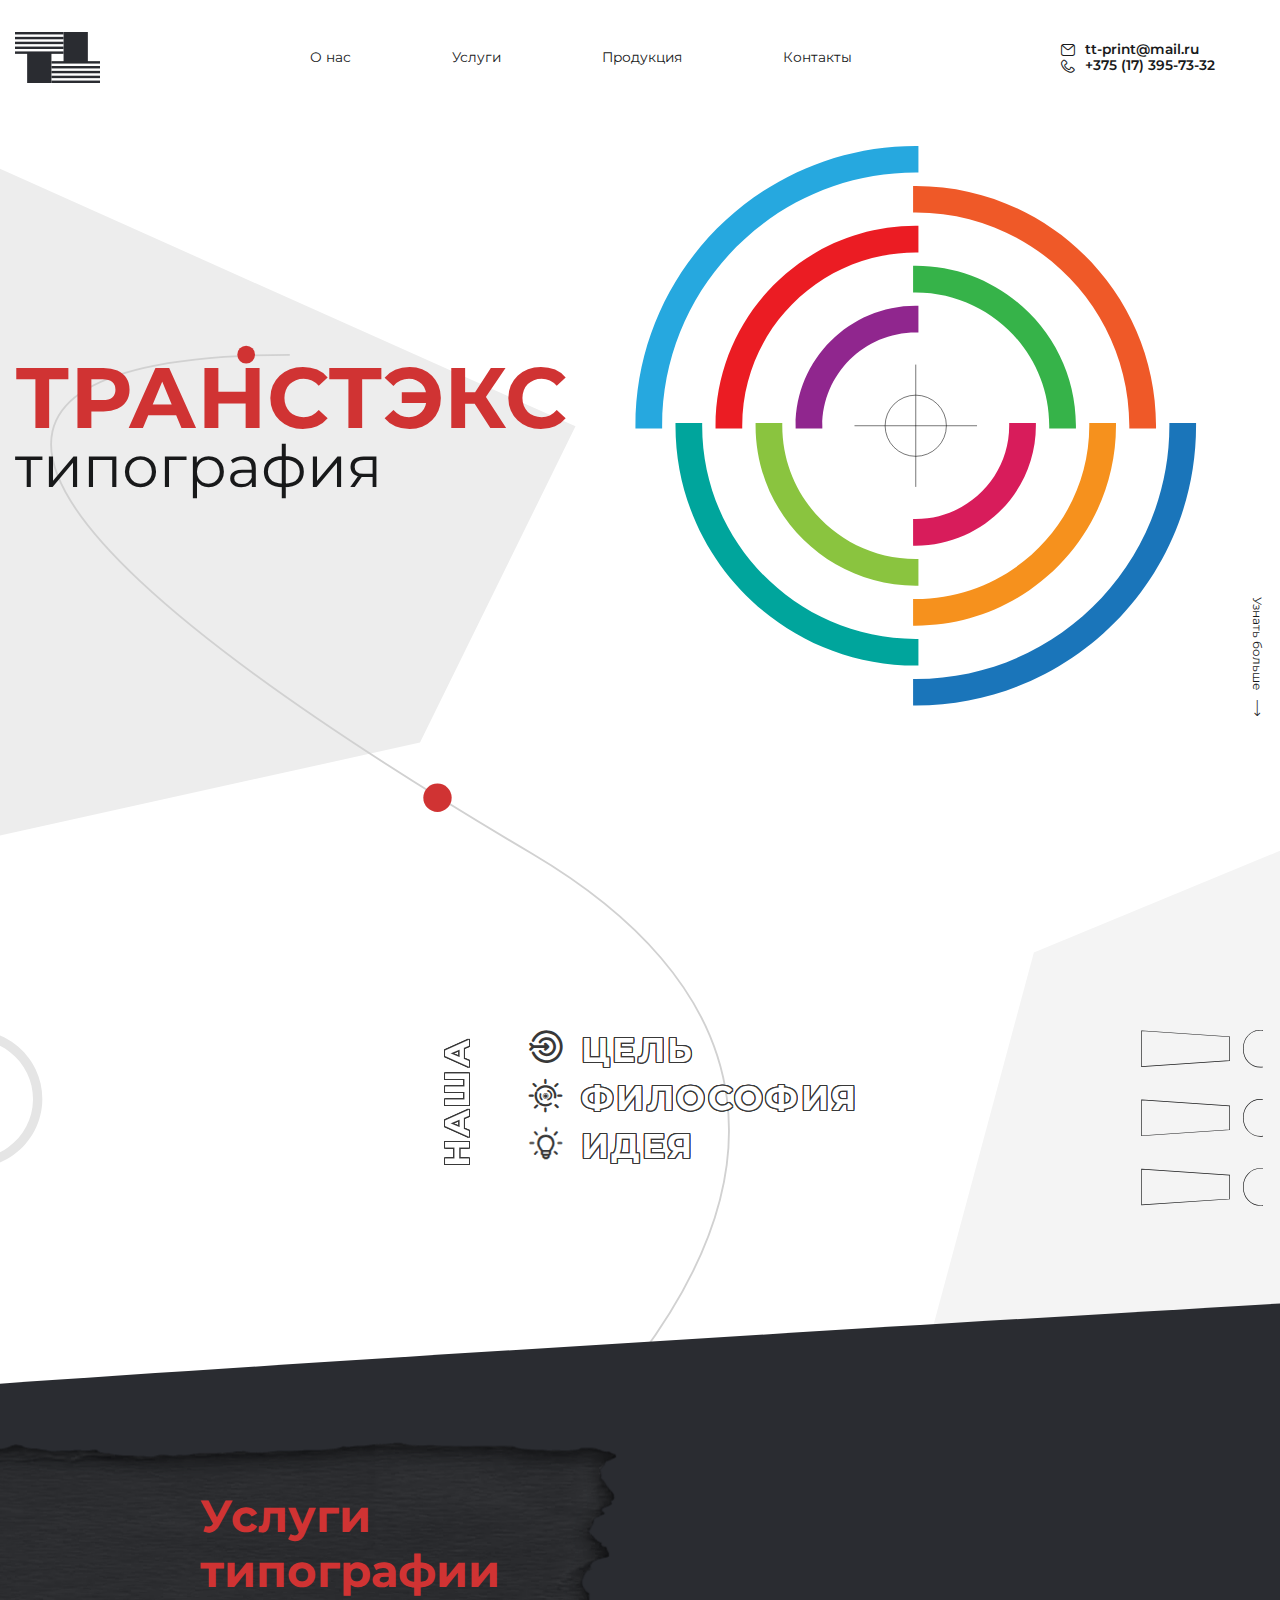
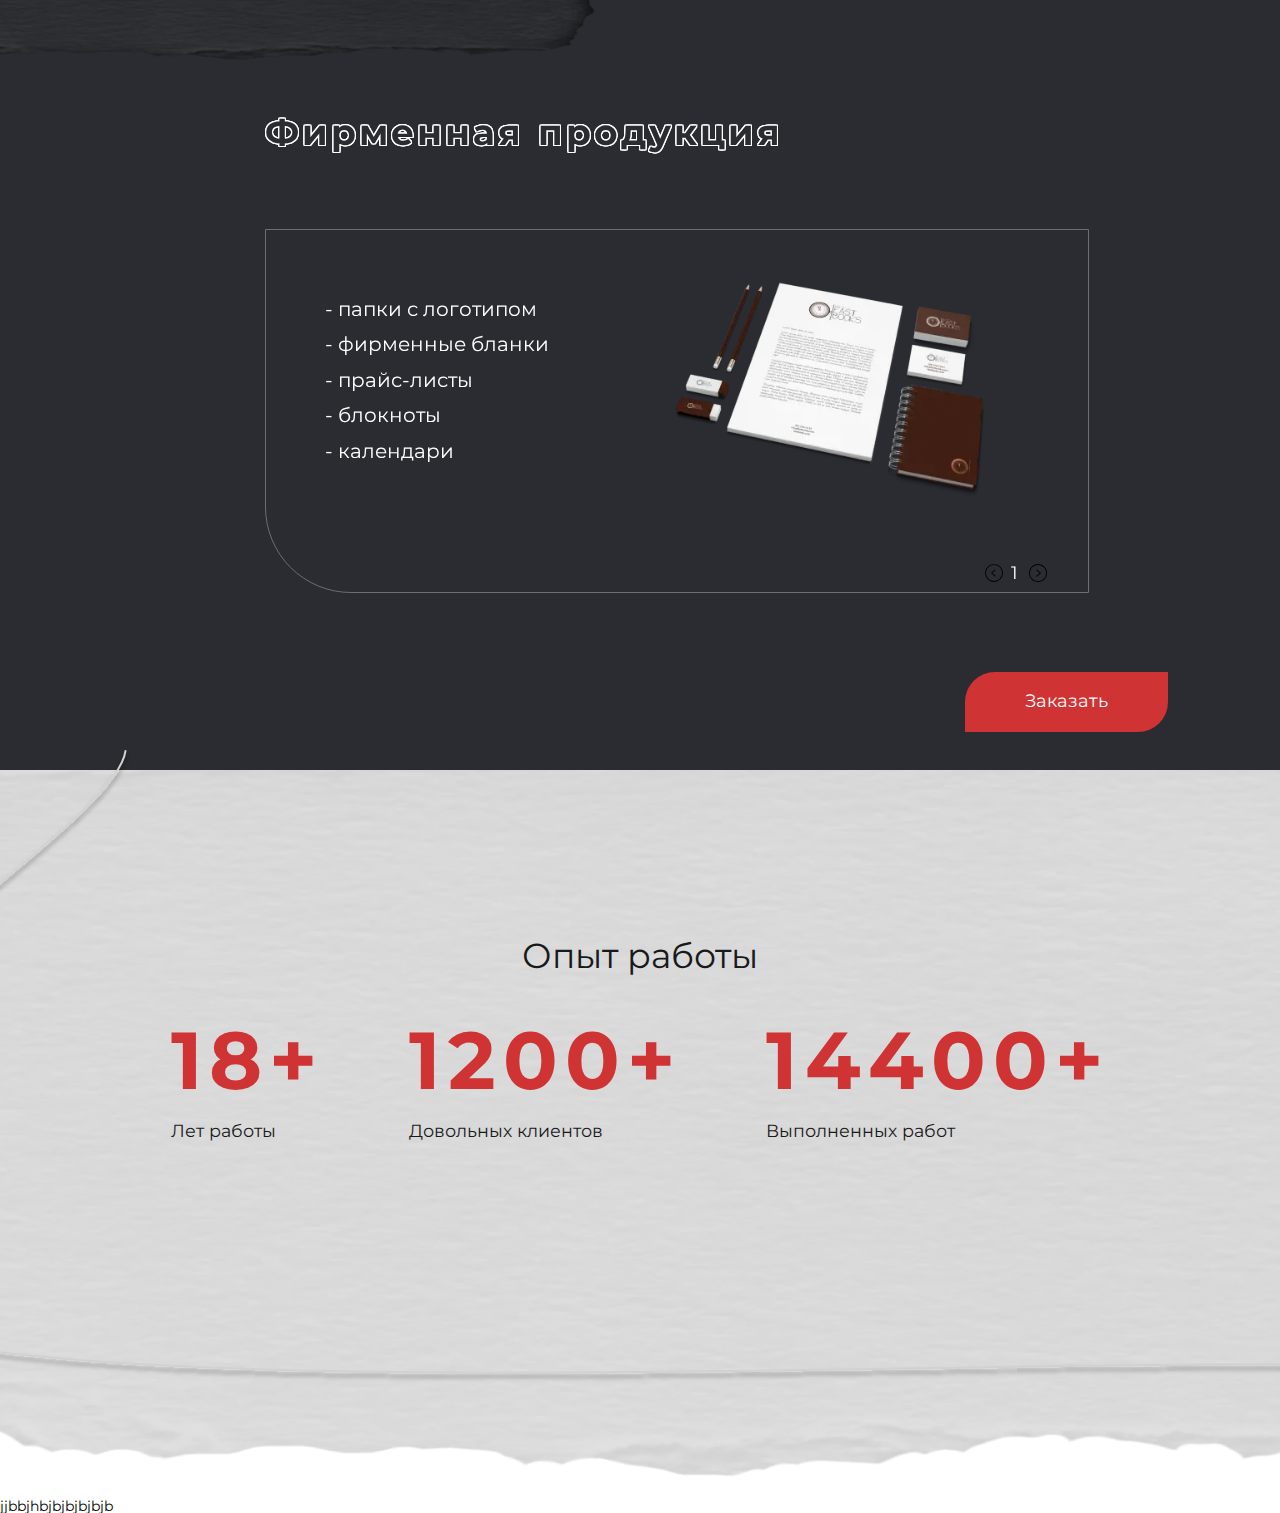
==== commit 8e7bbebc: "Add files via upload" ====
--- a/index.html
+++ b/index.html
@@ -6,7 +6,7 @@
 	<meta charset="UTF-8">
 	<meta name="format-detection" content="telephone=no">
 	<!-- <style>body{opacity: 0;}</style> -->
-	<link rel="stylesheet" href="css/style.min.css?_v=20220627201945">
+	<link rel="stylesheet" href="css/style.min.css?_v=20220813191211">
 	<link rel="shortcut icon" href="favicon.ico">
 	<!-- <meta name="robots" content="noindex, nofollow"> -->
 	<meta name="viewport" content="width=device-width, initial-scale=1.0">
@@ -69,44 +69,188 @@
 						</div>
 
 
-						<!-- <div class="targets__targetmobile targetsmobile">
-								<div class="targetsmobile__our">наша</div>
-								<div class="targetsmobile__block">
-									<div class="targetsmobile__title targetsmobile__title-target">цель</div>
-									<div class="targetsmobile__text targetsmobile__text-target">Сделать Вашу полиграфическую продукцию видимой. Использование полиграфии играет большую роль в продвижении товаров и услуг. Печатная продукция стоит недорого, проста в изготовлении и достаточно эффектна, чтобы использовать её периодически или постоянно в рекламных целях.</div>
+						<div class="targets__targetmobile targetsmobile">
+							<div class="targetsmobile__our">наша</div>
+							<div class="targetsmobile__block">
+								<div class="targetsmobile__title targetsmobile__title-target">цель</div>
+								<div class="targetsmobile__text targetsmobile__text-target">Сделать Вашу полиграфическую продукцию видимой. Использование полиграфии играет большую роль в продвижении товаров и услуг. Печатная продукция стоит недорого, проста в изготовлении и достаточно эффектна, чтобы использовать её периодически или постоянно в рекламных целях.</div>
+							</div>
+							<div class="targetsmobile__block">
+								<div class="targetsmobile__title targetsmobile__title-philosophy">философия</div>
+								<div class="targetsmobile__text targetsmobile__text-philosophy">Фирменный стиль — это не просто логотип или название организации. Он включает в себя общую концепцию дизайна и отражает философию и цели компании. Это совокупность графических, текстовых и даже звуковых элементов, которые отличают организацию от других.</div>
+							</div>
+							<div class="targetsmobile__block">
+								<div class="targetsmobile__title targetsmobile__title-lamp">идея</div>
+								<div class="targetsmobile__text targetsmobile__text-lamp">С нами возможна реализация в жизнь любых, даже самых оригинальных идей и задумок.</div>
+							</div>
+						</div>
+					</div>
+				</section>
+				<section class="services">
+					<div class="services__container">
+						<div class="services__background1"></div>
+						<div class="services__content">
+							<div class="services__list list">
+								<div class="list__title">Услуги<br> типографии</div>
+								<ul class="list__items">
+									<li id='b1'>Фирменная продукция</li>
+									<li id='b2'>Рекламная продукция</li>
+									<li id='b3'>Периодическая продукциия</li>
+									<li id='b4'>Офсетная печать</li>
+									<li id='b5'>Цифровая печать</li>
+									<li id='b6'>Изготовление офсетных печатных форм</li>
+								</ul>
+							</div>
+							<div class="services__karusel">
+								<!-- Оболочка слайдера -->
+								<div class="services__slider swiper1">
+									<!-- Двигающееся часть слайдера -->
+									<div class="services__wrapper swiper-wrapper">
+										<!-- Слайд -->
+										<div class="services__slide swiper-slide" id='slide1'>
+											<div class="services__slide-title">Фирменная продукция</div>
+											<div class="services__slide-text">- папки с логотипом<br> - фирменные бланки<br> - прайс-листы <br> - блокноты<br> - календари</div>
+											<div class="services__slide-imagebox"><picture><source srcset="img/slider/slide1.webp" type="image/webp"><img src="img/slider/slide1.png" alt="" class="services__slide-image"></picture></div>
+										</div>
+
+										<div class="services__slide swiper-slide" id='slide2'>
+											<div class="services__slide-title">Рекламная продукция</div>
+											<div class="services__slide-text">- листовки<br> - флаера<br> - буклеты<br> - плакаты<br> - календари</div>
+											<div class="services__slide-imagebox"><picture><source srcset="img/slider/slide2.webp" type="image/webp"><img src="img/slider/slide2.png" alt="" class="services__slide-image"></picture></div>
+										</div>
+
+										<div class="services__slide swiper-slide" id='slide3'>
+											<div class="services__slide-title">Периодическая продукция</div>
+											<div class="services__slide-text">- журналы<br>- брошюры<br>- каталоги<br>- годовые отчеты</div>
+											<div class="services__slide-imagebox"><picture><source srcset="img/slider/slide3.webp" type="image/webp"><img src="img/slider/slide3.png" alt="" class="services__slide-image"></picture></div>
+										</div>
+
+										<div class="services__slide swiper-slide" id='slide4'>
+											<div class="services__slide-title">Офсетная печать</div>
+											<div class="services__slide-text">- экономия<br>- качество продукции<br>- цветопередача<br>- формат</div>
+											<div class="services__slide-imagebox"><img src="img/slider/slide4.svg" alt="" class="services__slide-image"></div>
+										</div>
+
+										<div class="services__slide swiper-slide" id='slide5'>
+											<div class="services__slide-title">Цифровая печать</div>
+											<div class="services__slide-text">- малые тиражи<br>- уникальность продукции<br>- время изготовления<br></div>
+											<div class="services__slide-imagebox"><img src="img/slider/slide5.svg" alt="" class="services__slide-image"></div>
+										</div>
+
+										<div class="services__slide swiper-slide" id='slide6'>
+											<div class="services__slide-title">Изготовление CTP-форм</div>
+											<div class="services__slide-text">- CtP-технология гарантирует стабильность и точность воспроизведения изображения при печати<br>- позволяет выводить пластины с различным растром, линеатурой и формой точки</div>
+											<div class="services__slide-imagebox"><picture><source srcset="img/slider/slide6.webp" type="image/webp"><img src="img/slider/slide6.png" alt="" class="services__slide-image"></picture></div>
+										</div>
+
+
+
+
+									</div>
+
+
+
+
+									<!-- Если нужна пагинация -->
+									<div class="swiper-pagination"></div>
+									<!-- Если нужна навигация (влево/вправо) -->
+									<button type="button" class="swiper-button-prev"></button>
+									<button type="button" class="swiper-button-next"></button>
 								</div>
-								<div class="targetsmobile__block">
-									<div class="targetsmobile__title targetsmobile__title-philosophy">философия</div>
-									<div class="targetsmobile__text targetsmobile__text-philosophy">Фирменный стиль — это не просто логотип или название организации. Он включает в себя общую концепцию дизайна и отражает философию и цели компании. Это совокупность графических, текстовых и даже звуковых элементов, которые отличают организацию от других.</div>
+							</div>
+
+						</div>
+						<button type="submit" class="services__button button">Заказать</button>
+					</div>
+				</section>
+				<section class="counter">
+					<div class="counter__container">
+						<div class="counter__bacgrounddecor"></div>
+						<div class="counter__linedecor"></div>
+						<div class="counter__content">
+							<div class="counter__title">Опыт работы</div>
+							<div class="counter__counts">
+								<div class="counter__block">
+									<div class="counter__numplus">
+										<div data-digits-counter class="counter__count">30</div>
+										<div class="counter__count">+</div>
+									</div>
+									<div class="counter__text">Лет работы</div>
 								</div>
-								<div class="targetsmobile__block">
-									<div class="targetsmobile__title targetsmobile__title-lamp">идея</div>
-									<div class="targetsmobile__text targetsmobile__text-lamp">С нами возможна реализация в жизнь любых, даже самых оригинальных идей и задумок.</div>
+								<div class="counter__block">
+									<div class="counter__numplus">
+										<div data-digits-counter class="counter__count">2000</div>
+										<div class="counter__count">+</div>
+									</div>
+									<div class="counter__text">Довольных клиентов</div>
 								</div>
-				 -->
-
-					</div>
-
-			</div>
-			</section>
-			<br>
-			<br>
-			<br>
-			<br>
-			<br>
-			<br>
-			<br>
-			<br>
-			<br>
-			<br>
-
-			jjbbjhbjbjbjbjbjb
-	</div>
-	</main>
-	<footer class="footer">
-		<div class="footer__container">
-		</div>
-	</footer>
+								<div class="counter__block">
+									<div class="counter__numplus">
+										<div data-digits-counter class="counter__count">24000</div>
+										<div class="counter__count">+</div>
+									</div>
+									<div class="counter__text">Выполненных работ</div>
+								</div>
+							</div>
+						</div>
+					</div>
+				</section>
+
+
+				<br>
+				<br>
+				<br>
+				<br>
+				<br>
+				<br>
+				<br>
+				<br>
+				<br>
+				<br>
+				<br>
+				<br>
+				<br>
+
+
+
+
+
+
+
+				jjbbjhbjbjbjbjbjb
+
+
+
+
+
+
+
+
+
+
+
+
+
+
+
+
+
+
+
+
+
+
+
+
+
+
+
+			</div>
+		</main>
+		<footer class="footer">
+			<div class="footer__container">
+			</div>
+		</footer>
 	</div>
 
 	<div id="target" aria-hidden="true" class="popup">
@@ -157,7 +301,7 @@
 
 
 
-	<script src="js/app.min.js?_v=20220627201945"></script>
+	<script src="js/app.min.js?_v=20220813191211"></script>
 </body>
 
 </html>--- a/css/style.min.css
+++ b/css/style.min.css
@@ -1 +1 @@
-@charset "UTF-8";@font-face{font-family:icons;font-display:swap;src:url(../fonts/icons.woff2) format("woff2"),url(../fonts/icons.woff) format("woff");font-weight:400;font-style:normal}@font-face{font-family:Montserrat;font-display:swap;src:url(../fonts/Montserrat-Bold.woff2) format("woff2"),url(../fonts/Montserrat-Bold.woff) format("woff");font-weight:700;font-style:normal}@font-face{font-family:Montserrat;font-display:swap;src:url(../fonts/Montserrat-Regular.woff2) format("woff2"),url(../fonts/Montserrat-Regular.woff) format("woff");font-weight:400;font-style:normal}@font-face{font-family:Montserrat;font-display:swap;src:url(../fonts/Montserrat-SemiBold.woff2) format("woff2"),url(../fonts/Montserrat-SemiBold.woff) format("woff");font-weight:600;font-style:normal}.header__mail::before,.header__telephone::before,.item__title-lamp::before,.item__title-philosophy::before,.item__title-target::before,.scroll__text::after,.targets__link-icon1::before,.targets__link-icon2::before,.targets__link-icon3::before,[class*=_icon-]:before{font-family:icons;font-style:normal;font-weight:400;font-variant:normal;text-transform:none;line-height:1;-webkit-font-smoothing:antialiased;-moz-osx-font-smoothing:grayscale}[class*=_icon-]:before{display:block}._icon-mail:before{content:"\e900"}._icon-telephone:before{content:"\e901"}._icon-instagram:before{content:"\e902"}._icon-vk:before{content:"\e903"}._icon-facebook:before{content:"\e904"}._icon-twitter:before{content:"\e905"}._icon-linkedin:before{content:"\e906"}._icon-target:before{content:"\e907"}._icon-philosophy:before{content:"\e908"}._icon-lamp:before{content:"\e909"}._icon-arrowbigtop:before{content:"\e90a"}._icon-arrowbigbottom:before{content:"\e90b"}._icon-arrowbigleft:before{content:"\e90c"}._icon-arrowbigright:before{content:"\e90d"}._icon-roundarrowleft:before{content:"\e90e"}._icon-roundarrowright:before{content:"\e90f"}._icon-cursor:before{content:"\e910"}*{padding:0;margin:0;border:0}*,:after,:before{-webkit-box-sizing:border-box;box-sizing:border-box}body,html{height:100%;min-width:320px}body{color:#000;line-height:1;font-family:Montserrat;font-size:.875rem;-ms-text-size-adjust:100%;-moz-text-size-adjust:100%;-webkit-text-size-adjust:100%;-webkit-font-smoothing:antialiased;-moz-osx-font-smoothing:grayscale}button,input,textarea{font-family:Montserrat;font-size:inherit}button{cursor:pointer;color:inherit;background-color:inherit}a{color:inherit}a:link,a:visited{text-decoration:none}a:hover{text-decoration:none}ul li{list-style:none}img{vertical-align:top}h1,h2,h3,h4,h5,h6{font-weight:inherit;font-size:inherit}.lock body{overflow:hidden;-ms-touch-action:none;touch-action:none}.wrapper{min-height:100%;display:-webkit-box;display:-ms-flexbox;display:flex;-webkit-box-orient:vertical;-webkit-box-direction:normal;-ms-flex-direction:column;flex-direction:column;overflow:hidden}.wrapper>main{-webkit-box-flex:1;-ms-flex:1 1 auto;flex:1 1 auto}.wrapper>*{min-width:0}[class*=__container]{max-width:108.125rem;-webkit-box-sizing:content-box;box-sizing:content-box;margin:0 auto;padding:0 .9375rem}body::after{content:"";background-color:rgba(0,0,0,.5);position:fixed;width:100%;height:100%;top:0;left:0;opacity:0;-webkit-transition:opacity .8s ease 0s;-o-transition:opacity .8s ease 0s;transition:opacity .8s ease 0s;pointer-events:none;z-index:149}.popup-show body::after{opacity:1}.popup{position:fixed;top:0;left:0;bottom:0;right:0;padding:30px 10px;-webkit-transition:visibility .8s ease 0s;-o-transition:visibility .8s ease 0s;transition:visibility .8s ease 0s;visibility:hidden;pointer-events:none}.popup_show{z-index:150;visibility:visible;overflow:auto;pointer-events:auto}.popup_show .popup__content{visibility:visible;-webkit-transform:scale(1);-ms-transform:scale(1);transform:scale(1)}.popup__wrapper{display:-webkit-box;display:-ms-flexbox;display:flex;-webkit-box-orient:vertical;-webkit-box-direction:normal;-ms-flex-direction:column;flex-direction:column;-webkit-box-align:center;-ms-flex-align:center;align-items:center;min-height:100%;-webkit-box-flex:1;-ms-flex:1 1 auto;flex:1 1 auto;width:100%;display:flex;-webkit-box-pack:center;-ms-flex-pack:center;justify-content:center;align-items:center}.popup__content{visibility:hidden;-webkit-transform:scale(0);-ms-transform:scale(0);transform:scale(0);-webkit-transition:-webkit-transform .3s ease 0s;transition:-webkit-transform .3s ease 0s;-o-transition:transform .3s ease 0s;transition:transform .3s ease 0s;transition:transform .3s ease 0s,-webkit-transform .3s ease 0s;background-color:#eee;padding:20px;width:100%;max-width:900px;border-radius:20px}.lock .popup__content{visibility:visible}.popup__close{position:relative;text-align:center;left:100%;-webkit-transform:translate(-100%,0);-ms-transform:translate(-100%,0);transform:translate(-100%,0)}.item{display:-webkit-box;display:-ms-flexbox;display:flex;-webkit-box-pack:center;-ms-flex-pack:center;justify-content:center;padding-top:.9375rem}.item__our{padding-left:1.875rem;-webkit-writing-mode:vertical-lr;-ms-writing-mode:tb-lr;writing-mode:vertical-lr;-webkit-transform:rotate(-180deg);-ms-transform:rotate(-180deg);transform:rotate(-180deg);font-weight:700;font-size:2.8125rem;text-transform:uppercase;line-height:122%;letter-spacing:.07em;color:#eee;text-shadow:0 -1px 0 #383838,0 -1px 0 #383838,0 1px 0 #383838,0 1px 0 #383838,-1px 0 0 #383838,1px 0 0 #383838,-1px 0 0 #383838,1px 0 0 #383838,-1px -1px 0 #383838,1px -1px 0 #383838,-1px 1px 0 #383838,1px 1px 0 #383838,-1px -1px 0 #383838,1px -1px 0 #383838,-1px 1px 0 #383838,1px 1px 0 #383838}@supports (font-size:clamp(1.375rem ,0.2273908524rem + 2.3908523909vw ,2.8125rem)){.item__our{font-size:clamp(1.375rem ,.2273908524rem + 2.3908523909vw ,2.8125rem)}}@supports not (font-size:clamp(1.375rem ,0.2273908524rem + 2.3908523909vw ,2.8125rem)){.item__our{font-size:calc(1.375rem + 1.4375 * (100vw - 48rem)/ 60.125)}}.item__title{font-weight:700;font-size:2.8125rem;text-transform:uppercase;line-height:122%;letter-spacing:.07em;color:#d03333;position:relative;padding-bottom:1.25rem}@supports (font-size:clamp(1.375rem ,0.2273908524rem + 2.3908523909vw ,2.8125rem)){.item__title{font-size:clamp(1.375rem ,.2273908524rem + 2.3908523909vw ,2.8125rem)}}@supports not (font-size:clamp(1.375rem ,0.2273908524rem + 2.3908523909vw ,2.8125rem)){.item__title{font-size:calc(1.375rem + 1.4375 * (100vw - 48rem)/ 60.125)}}.item__text{font-style:italic;font-weight:500;color:#18191a;font-size:1.125rem}.item__title-target::before{content:"\e907";padding-right:1%;font-size:2.5rem}.item__text-target{line-height:130%}.item__title-philosophy::before{content:"\e908";padding-right:1%;font-weight:700}.item__text-philosophy{line-height:130%}.item__title-lamp::before{content:"\e909";padding-right:1%}.item__text-lamp{line-height:150%}[data-fullscreen]{min-height:100vh}.touch [data-fullscreen]{min-height:calc(var(--vh,1vh) * 100)}[class*=-ibg]{position:relative}[class*=-ibg] img{position:absolute;width:100%;height:100%;top:0;left:0;-o-object-fit:cover;object-fit:cover}[class*=-ibg_contain] img{-o-object-fit:contain;object-fit:contain}.fullscreenblock__text,.fullscreenblock__title,.header_contacts,.item__our,.item__text,.item__title,.menu__link,.scroll__text,.targets__link{font-family:Montserrat}.header{background-color:#fff;position:absolute;width:100%;top:0;left:0;z-index:50}.header._header-scroll{position:fixed;top:-200%;background-color:rgba(255,255,255,.8)}.header._header-show{top:0;-webkit-transition:top .3s ease 0s;-o-transition:top .3s ease 0s;transition:top .3s ease 0s}.header_column{display:-webkit-box;display:-ms-flexbox;display:flex;height:150px;-webkit-box-align:center;-ms-flex-align:center;align-items:center}@supports (height:clamp(4.6875rem ,0.9452962578rem + 7.7962577963vw ,9.375rem)){.header_column{height:clamp(4.6875rem ,.9452962578rem + 7.7962577963vw ,9.375rem)}}@supports not (height:clamp(4.6875rem ,0.9452962578rem + 7.7962577963vw ,9.375rem)){.header_column{height:calc(4.6875rem + 4.6875 * (100vw - 48rem)/ 60.125)}}.header_contacts{position:relative;z-index:2;font-weight:600;font-size:1.125rem;line-height:122%;color:#18191a;padding-right:50px}@supports (font-size:clamp(0.5625rem ,0.1134355509rem + 0.9355509356vw ,1.125rem)){.header_contacts{font-size:clamp(.5625rem ,.1134355509rem + .9355509356vw ,1.125rem)}}@supports not (font-size:clamp(0.5625rem ,0.1134355509rem + 0.9355509356vw ,1.125rem)){.header_contacts{font-size:calc(.5625rem + .5625 * (100vw - 48rem)/ 60.125)}}.header__logo{position:relative;z-index:2}.header__image{max-height:70px}@supports (max-height:clamp(1.875rem ,-0.1208419958rem + 4.158004158vw ,4.375rem)){.header__image{max-height:clamp(1.875rem ,-.1208419958rem + 4.158004158vw ,4.375rem)}}@supports not (max-height:clamp(1.875rem ,-0.1208419958rem + 4.158004158vw ,4.375rem)){.header__image{max-height:calc(1.875rem + 2.5 * (100vw - 48rem)/ 60.125)}}.header__mail{display:block}.header__mail::before{content:"\e900";padding-right:10px;position:relative;top:2px}.header__telephone{display:block}.header__telephone::before{content:"\e901";padding-right:10px;position:relative;top:2px}.menu{-webkit-box-flex:1;-ms-flex:1 1 auto;flex:1 1 auto}.menu__list{display:-webkit-box;display:-ms-flexbox;display:flex;-ms-flex-wrap:wrap;flex-wrap:wrap;-webkit-box-pack:center;-ms-flex-pack:center;justify-content:center}.menu__item:not(:last-child){padding-right:4.8125rem}@supports (padding-right:clamp(1.875rem ,-0.4701143451rem + 4.8856548857vw ,4.8125rem)){.menu__item:not(:last-child){padding-right:clamp(1.875rem ,-.4701143451rem + 4.8856548857vw ,4.8125rem)}}@supports not (padding-right:clamp(1.875rem ,-0.4701143451rem + 4.8856548857vw ,4.8125rem)){.menu__item:not(:last-child){padding-right:calc(1.875rem + 2.9375 * (100vw - 48rem)/ 60.125)}}.menu__link{font-weight:400;font-size:1.125rem;line-height:122%;color:#18191a;padding-left:1.875rem;padding-right:1.875rem}@supports (font-size:clamp(0.5625rem ,0.1134355509rem + 0.9355509356vw ,1.125rem)){.menu__link{font-size:clamp(.5625rem ,.1134355509rem + .9355509356vw ,1.125rem)}}@supports not (font-size:clamp(0.5625rem ,0.1134355509rem + 0.9355509356vw ,1.125rem)){.menu__link{font-size:calc(.5625rem + .5625 * (100vw - 48rem)/ 60.125)}}@supports (padding-left:clamp(0.9375rem ,0.1890592516rem + 1.5592515593vw ,1.875rem)){.menu__link{padding-left:clamp(.9375rem ,.1890592516rem + 1.5592515593vw ,1.875rem)}}@supports not (padding-left:clamp(0.9375rem ,0.1890592516rem + 1.5592515593vw ,1.875rem)){.menu__link{padding-left:calc(.9375rem + .9375 * (100vw - 48rem)/ 60.125)}}@supports (padding-right:clamp(0.9375rem ,0.1890592516rem + 1.5592515593vw ,1.875rem)){.menu__link{padding-right:clamp(.9375rem ,.1890592516rem + 1.5592515593vw ,1.875rem)}}@supports not (padding-right:clamp(0.9375rem ,0.1890592516rem + 1.5592515593vw ,1.875rem)){.menu__link{padding-right:calc(.9375rem + .9375 * (100vw - 48rem)/ 60.125)}}.icon-menu{display:none}@supports (padding-top:clamp(6.5625rem ,4.9652777778rem + 7.9861111111vw ,13.75rem)){.mainpage__fullscreenblock{padding-top:clamp(6.5625rem ,4.9652777778rem + 7.9861111111vw ,13.75rem)}}@supports not (padding-top:clamp(6.5625rem ,4.9652777778rem + 7.9861111111vw ,13.75rem)){.mainpage__fullscreenblock{padding-top:calc(6.5625rem + 7.1875 * (100vw - 20rem)/ 90)}}@supports (padding-bottom:clamp(3.125rem ,2.4305555556rem + 3.4722222222vw ,6.25rem)){.mainpage__fullscreenblock{padding-bottom:clamp(3.125rem ,2.4305555556rem + 3.4722222222vw ,6.25rem)}}@supports not (padding-bottom:clamp(3.125rem ,2.4305555556rem + 3.4722222222vw ,6.25rem)){.mainpage__fullscreenblock{padding-bottom:calc(3.125rem + 3.125 * (100vw - 20rem)/ 90)}}.fullscreenblock__decor{position:absolute;z-index:-2;width:736px;-o-object-fit:cover;object-fit:cover;background-size:contain;height:842px;background-image:url(../img/decor2.svg);background-repeat:no-repeat;background-position:0 -24px;-webkit-transform:translate(-95px,0);-ms-transform:translate(-95px,0);transform:translate(-95px,0)}@supports (width:clamp(12.5rem ,-30.2375415282rem + 89.0365448505vw ,46rem)){.fullscreenblock__decor{width:clamp(12.5rem ,-30.2375415282rem + 89.0365448505vw ,46rem)}}@supports not (width:clamp(12.5rem ,-30.2375415282rem + 89.0365448505vw ,46rem)){.fullscreenblock__decor{width:calc(12.5rem + 33.5 * (100vw - 48rem)/ 37.625)}}.fullscreenblock__line{position:absolute;z-index:-1;width:1049px;height:1314px;background-image:url(../img/linedeocr.svg);background-repeat:no-repeat;background-position:-100px 150px;background-size:contain}@supports (width:clamp(43.75rem ,-13.2847955145rem + 92.0844327177vw ,65.5625rem)){.fullscreenblock__line{width:clamp(43.75rem ,-13.2847955145rem + 92.0844327177vw ,65.5625rem)}}@supports not (width:clamp(43.75rem ,-13.2847955145rem + 92.0844327177vw ,65.5625rem)){.fullscreenblock__line{width:calc(43.75rem + 21.8125 * (100vw - 61.9375rem)/ 23.6875)}}.fullscreenblock__content{display:-webkit-box;display:-ms-flexbox;display:flex;-webkit-box-align:stretch;-ms-flex-align:stretch;align-items:stretch;-webkit-box-pack:end;-ms-flex-pack:end;justify-content:flex-end}.fullscreenblock__textblock{-ms-flex-item-align:center;-ms-grid-row-align:center;align-self:center}.fullscreenblock__imageblock{padding-right:4.375rem;padding-left:4.375rem;-webkit-box-flex:0;-ms-flex:0 1 auto;flex:0 1 auto;height:100%}@supports (padding-right:clamp(2.1875rem ,1.7013888889rem + 2.4305555556vw ,4.375rem)){.fullscreenblock__imageblock{padding-right:clamp(2.1875rem ,1.7013888889rem + 2.4305555556vw ,4.375rem)}}@supports not (padding-right:clamp(2.1875rem ,1.7013888889rem + 2.4305555556vw ,4.375rem)){.fullscreenblock__imageblock{padding-right:calc(2.1875rem + 2.1875 * (100vw - 20rem)/ 90)}}@supports (padding-left:clamp(2.1875rem ,1.7013888889rem + 2.4305555556vw ,4.375rem)){.fullscreenblock__imageblock{padding-left:clamp(2.1875rem ,1.7013888889rem + 2.4305555556vw ,4.375rem)}}@supports not (padding-left:clamp(2.1875rem ,1.7013888889rem + 2.4305555556vw ,4.375rem)){.fullscreenblock__imageblock{padding-left:calc(2.1875rem + 2.1875 * (100vw - 20rem)/ 90)}}.fullscreenblock__container{position:relative}.fullscreenblock__title{font-weight:700;font-size:7rem;line-height:96.9%;color:#d03333;text-transform:uppercase}@supports (font-size:clamp(3.5rem ,0.7058212058rem + 5.8212058212vw ,7rem)){.fullscreenblock__title{font-size:clamp(3.5rem ,.7058212058rem + 5.8212058212vw ,7rem)}}@supports not (font-size:clamp(3.5rem ,0.7058212058rem + 5.8212058212vw ,7rem)){.fullscreenblock__title{font-size:calc(3.5rem + 3.5 * (100vw - 48rem)/ 60.125)}}.fullscreenblock__text{font-weight:400;font-size:4.75rem;line-height:96.9%;color:#18191a}@supports (font-size:clamp(2.375rem ,0.478950104rem + 3.9501039501vw ,4.75rem)){.fullscreenblock__text{font-size:clamp(2.375rem ,.478950104rem + 3.9501039501vw ,4.75rem)}}@supports not (font-size:clamp(2.375rem ,0.478950104rem + 3.9501039501vw ,4.75rem)){.fullscreenblock__text{font-size:calc(2.375rem + 2.375 * (100vw - 48rem)/ 60.125)}}.fullscreenblock__image{width:100%;min-width:150px;height:100%;-o-object-fit:cover;object-fit:cover}.fullscreenblock__scroll{position:absolute;bottom:0;right:15px}.scroll__text{-webkit-writing-mode:vertical-lr;-ms-writing-mode:tb-lr;writing-mode:vertical-lr;color:#18191a;font-size:.75rem;font-weight:400}.scroll__text::after{content:"\e90b";padding-top:10px;font-size:1rem}.targets__container{position:relative}.targets__content{display:-webkit-box;display:-ms-flexbox;display:flex;-webkit-box-pack:center;-ms-flex-pack:center;justify-content:center}.targets__our{padding-left:3.125rem;-webkit-writing-mode:vertical-lr;-ms-writing-mode:tb-lr;writing-mode:vertical-lr;-webkit-transform:rotate(-180deg);-ms-transform:rotate(-180deg);transform:rotate(-180deg)}.targets__item:not(:last-child){padding-bottom:.375rem}.targets__link{font-weight:700;font-size:2.8125rem;text-transform:uppercase;line-height:122%;letter-spacing:.07em;color:#fff;text-shadow:0 -1px 0 #383838,0 -1px 0 #383838,0 1px 0 #383838,0 1px 0 #383838,-1px 0 0 #383838,1px 0 0 #383838,-1px 0 0 #383838,1px 0 0 #383838,-1px -1px 0 #383838,1px -1px 0 #383838,-1px 1px 0 #383838,1px 1px 0 #383838,-1px -1px 0 #383838,1px -1px 0 #383838,-1px 1px 0 #383838,1px 1px 0 #383838}@supports (font-size:clamp(1.375rem ,0.2273908524rem + 2.3908523909vw ,2.8125rem)){.targets__link{font-size:clamp(1.375rem ,.2273908524rem + 2.3908523909vw ,2.8125rem)}}@supports not (font-size:clamp(1.375rem ,0.2273908524rem + 2.3908523909vw ,2.8125rem)){.targets__link{font-size:calc(1.375rem + 1.4375 * (100vw - 48rem)/ 60.125)}}.targets__link-icon1{position:relative}.targets__link-icon1::before{content:"\e907";color:#383838;text-shadow:none;padding-right:5%}.targets__link-icon2{position:relative}.targets__link-icon2::before{content:"\e908";color:#383838;text-shadow:none;padding-right:5%;font-weight:700}.targets__link-icon3{position:relative}.targets__link-icon3::before{content:"\e909";color:#383838;text-shadow:none;padding-right:5%}.targets__round{position:absolute;z-index:-2;width:346px;-o-object-fit:cover;object-fit:cover;background-size:contain;height:176px;background-image:url(../img/decorround.svg);background-repeat:no-repeat;background-position:0 0;-webkit-transform:translate(-95px,0);-ms-transform:translate(-95px,0);transform:translate(-95px,0)}@supports (height:clamp(5.9375rem ,1.8959199584rem + 8.41995842vw ,11rem)){.targets__round{height:clamp(5.9375rem ,1.8959199584rem + 8.41995842vw ,11rem)}}@supports not (height:clamp(5.9375rem ,1.8959199584rem + 8.41995842vw ,11rem)){.targets__round{height:calc(5.9375rem + 5.0625 * (100vw - 48rem)/ 60.125)}}.targets__symbol{position:absolute;right:0;z-index:-2;width:200px;-o-object-fit:cover;object-fit:cover;background-size:contain;height:176px;background-image:url(../img/symbol.svg);background-repeat:no-repeat;background-position:0 0}@supports (width:clamp(4.375rem ,-2.1114864865rem + 13.5135135135vw ,12.5rem)){.targets__symbol{width:clamp(4.375rem ,-2.1114864865rem + 13.5135135135vw ,12.5rem)}}@supports not (width:clamp(4.375rem ,-2.1114864865rem + 13.5135135135vw ,12.5rem)){.targets__symbol{width:calc(4.375rem + 8.125 * (100vw - 48rem)/ 60.125)}}@media (min-width:108.125em){.menu__item:not(:last-child){padding-right:inherit}}@media (max-width:48em){.menu__item:not(:last-child){padding-right:inherit}}@media (max-width:61.99875em){.fullscreenblock__line{background-position:-100px 50px}}@media (max-width:47.99875em){.touch [data-fullscreen]{-webkit-transition:height .2s;-o-transition:height .2s;transition:height .2s}.header_contacts{padding-right:20px}.menu__body{position:fixed;overflow:auto;width:100%;height:100%;top:0;left:-100%;-webkit-transition:left .3s ease 0s;-o-transition:left .3s ease 0s;transition:left .3s ease 0s;background-color:#ededed;padding-bottom:1.875rem;padding-right:.9375rem;padding-left:.9375rem}@supports (padding-top:clamp(6.5625rem ,5.5208333333rem + 5.2083333333vw ,11.25rem)){.menu__body{padding-top:clamp(6.5625rem ,5.5208333333rem + 5.2083333333vw ,11.25rem)}}@supports not (padding-top:clamp(6.5625rem ,5.5208333333rem + 5.2083333333vw ,11.25rem)){.menu__body{padding-top:calc(6.5625rem + 4.6875 * (100vw - 20rem)/ 90)}}.menu__body::before{content:"";top:-100%;position:fixed;width:100%;left:0;-webkit-transition:top .3s ease 0s;-o-transition:top .3s ease 0s;transition:top .3s ease 0s;background:rgba(237,237,237,.8431372549)}.menu-open .menu__body{left:0}.menu-open .menu__body::before{top:0}.menu__list{-webkit-box-orient:vertical;-webkit-box-direction:normal;-ms-flex-direction:column;flex-direction:column;-webkit-box-align:center;-ms-flex-align:center;align-items:center}.menu__list:not(:last-child){margin-bottom:3.125rem}.menu__item:not(:last-child):not(:last-child){margin-bottom:2.25rem}.menu__link{font-size:1.75rem}.icon-menu{display:block;position:relative;width:1.875rem;height:1.125rem;cursor:pointer;z-index:5}.icon-menu span,.icon-menu::after,.icon-menu::before{content:"";-webkit-transition:all .3s ease 0s;-o-transition:all .3s ease 0s;transition:all .3s ease 0s;right:0;position:absolute;width:100%;height:.125rem;background-color:#18191a}.icon-menu::before{top:0}.icon-menu::after{bottom:0}.icon-menu span{top:calc(50% - .0625rem)}.menu-open .icon-menu span{width:0}.menu-open .icon-menu::before{top:calc(50% - .0625rem);-webkit-transform:rotate(-45deg);-ms-transform:rotate(-45deg);transform:rotate(-45deg)}.menu-open .icon-menu::after{bottom:calc(50% - .0625rem);-webkit-transform:rotate(45deg);-ms-transform:rotate(45deg);transform:rotate(45deg)}.fullscreenblock__line{background-position:-120px -20px}.fullscreenblock__content{-webkit-box-orient:vertical;-webkit-box-direction:normal;-ms-flex-direction:column;flex-direction:column;gap:70px}.fullscreenblock__title{padding-top:4.375rem}}@media (max-width:47.99875em) and (max-width:47.99875em){.menu__body::before{height:75px}}@media (any-hover:hover){.header__mail:hover{-webkit-transform:scale(1.1);-ms-transform:scale(1.1);transform:scale(1.1);-webkit-transition:all .3s ease 0s;-o-transition:all .3s ease 0s;transition:all .3s ease 0s}.header__telephone:hover{-webkit-transform:scale(1.1);-ms-transform:scale(1.1);transform:scale(1.1);-webkit-transition:all .3s ease 0s;-o-transition:all .3s ease 0s;transition:all .3s ease 0s}.menu__item:hover{-webkit-transform:scale(1.1);-ms-transform:scale(1.1);transform:scale(1.1);-webkit-transition:all .3s ease 0s;-o-transition:all .3s ease 0s;transition:all .3s ease 0s}.menu__link:hover{border-bottom:2px solid #d03333;font-weight:600;-webkit-transition:all .3s ease 0s;-o-transition:all .3s ease 0s;transition:all .3s ease 0s}.scroll__text:hover{color:#d03333;font-weight:600;-webkit-transform:scale(1.2);-ms-transform:scale(1.2);transform:scale(1.2);-webkit-transition:all .3s ease 0s;-o-transition:all .3s ease 0s;transition:all .3s ease 0s}.targets__link-icon1:hover::after{font-family:icons;content:"\e910";color:#d03333;text-shadow:none;font-size:50%;position:absolute;top:10%;right:-30px}.targets__link-icon2:hover::after{font-family:icons;content:"\e910";color:#d03333;text-shadow:none;font-size:50%;position:absolute;top:10%;right:-30px}.targets__link-icon3:hover::after{font-family:icons;content:"\e910";color:#d03333;text-shadow:none;font-size:50%;position:absolute;top:10%;right:-30px}}+@charset "UTF-8";@font-face{font-family:Montserrat;font-display:swap;src:url(../fonts/Montserrat-Bold.woff2) format("woff2"),url(../fonts/Montserrat-Bold.woff) format("woff");font-weight:700;font-style:normal}@font-face{font-family:icons;font-display:swap;src:url(../fonts/icons.woff2) format("woff2"),url(../fonts/icons.woff) format("woff");font-weight:400;font-style:normal}@font-face{font-family:Montserrat;font-display:swap;src:url(../fonts/Montserrat-Regular.woff2) format("woff2"),url(../fonts/Montserrat-Regular.woff) format("woff");font-weight:400;font-style:normal}@font-face{font-family:Montserrat;font-display:swap;src:url(../fonts/Montserrat-SemiBold.woff2) format("woff2"),url(../fonts/Montserrat-SemiBold.woff) format("woff");font-weight:600;font-style:normal}.header__mail::before,.header__telephone::before,.item__title-lamp::before,.item__title-philosophy::before,.item__title-target::before,.scroll__text::after,.swiper-button-next::after,.swiper-button-prev::after,.targets__link-icon1::before,.targets__link-icon2::before,.targets__link-icon3::before,.targetsmobile__title-lamp::before,.targetsmobile__title-philosophy::before,.targetsmobile__title-target::before,[class*=_icon-]:before{font-family:icons;font-style:normal;font-weight:400;font-variant:normal;text-transform:none;line-height:1;-webkit-font-smoothing:antialiased;-moz-osx-font-smoothing:grayscale}[class*=_icon-]:before{display:block}._icon-facebook:before{content:"\e900"}._icon-instagram:before{content:"\e901"}._icon-linkedin:before{content:"\e902"}._icon-vk:before{content:"\e903"}._icon-twitter:before{content:"\e904"}._icon-mail:before{content:"\e905"}._icon-telephone:before{content:"\e906"}._icon-target:before{content:"\e907"}._icon-philosophy:before{content:"\e908"}._icon-lamp:before{content:"\e909"}._icon-arrowbigleft:before{content:"\e90a"}._icon-arrowbigright:before{content:"\e90b"}._icon-arrowbigbottom:before{content:"\e90c"}._icon-arrowbigtop:before{content:"\e90d"}._icon-roundarrowleft:before{content:"\e90e"}._icon-roundarrowright:before{content:"\e90f"}._icon-cursor:before{content:"\e910"}*{padding:0;margin:0;border:0}*,:after,:before{-webkit-box-sizing:border-box;box-sizing:border-box}body,html{height:100%;min-width:320px}body{color:#000;line-height:1;font-family:Montserrat;font-size:.875rem;-ms-text-size-adjust:100%;-moz-text-size-adjust:100%;-webkit-text-size-adjust:100%;-webkit-font-smoothing:antialiased;-moz-osx-font-smoothing:grayscale}button,input,textarea{font-family:Montserrat;font-size:inherit}button{cursor:pointer;color:inherit;background-color:inherit}a{color:inherit}a:link,a:visited{text-decoration:none}a:hover{text-decoration:none}ul li{list-style:none}img{vertical-align:top}h1,h2,h3,h4,h5,h6{font-weight:inherit;font-size:inherit}.lock body{overflow:hidden;-ms-touch-action:none;touch-action:none}.wrapper{min-height:100%;display:-webkit-box;display:-ms-flexbox;display:flex;-webkit-box-orient:vertical;-webkit-box-direction:normal;-ms-flex-direction:column;flex-direction:column;overflow:hidden}.wrapper>main{-webkit-box-flex:1;-ms-flex:1 1 auto;flex:1 1 auto}.wrapper>*{min-width:0}[class*=__container]{max-width:108.125rem;-webkit-box-sizing:content-box;box-sizing:content-box;margin:0 auto;padding:0 .9375rem}body::after{content:"";background-color:rgba(0,0,0,.5);position:fixed;width:100%;height:100%;top:0;left:0;opacity:0;-webkit-transition:opacity .8s ease 0s;-o-transition:opacity .8s ease 0s;transition:opacity .8s ease 0s;pointer-events:none;z-index:149}.popup-show body::after{opacity:1}.popup{position:fixed;top:0;left:0;bottom:0;right:0;padding:30px 10px;-webkit-transition:visibility .8s ease 0s;-o-transition:visibility .8s ease 0s;transition:visibility .8s ease 0s;visibility:hidden;pointer-events:none}.popup_show{z-index:150;visibility:visible;overflow:auto;pointer-events:auto}.popup_show .popup__content{visibility:visible;-webkit-transform:scale(1);-ms-transform:scale(1);transform:scale(1)}.popup__wrapper{display:-webkit-box;display:-ms-flexbox;display:flex;-webkit-box-orient:vertical;-webkit-box-direction:normal;-ms-flex-direction:column;flex-direction:column;-webkit-box-align:center;-ms-flex-align:center;align-items:center;min-height:100%;-webkit-box-flex:1;-ms-flex:1 1 auto;flex:1 1 auto;width:100%;display:flex;-webkit-box-pack:center;-ms-flex-pack:center;justify-content:center;align-items:center}.popup__content{visibility:hidden;-webkit-transform:scale(0);-ms-transform:scale(0);transform:scale(0);-webkit-transition:-webkit-transform .3s ease 0s;transition:-webkit-transform .3s ease 0s;-o-transition:transform .3s ease 0s;transition:transform .3s ease 0s;transition:transform .3s ease 0s,-webkit-transform .3s ease 0s;background-color:#eee;padding:20px;width:100%;max-width:900px;border-radius:20px}.lock .popup__content{visibility:visible}.popup__close{position:relative;text-align:center;left:100%;-webkit-transform:translate(-100%,0);-ms-transform:translate(-100%,0);transform:translate(-100%,0)}.item{display:-webkit-box;display:-ms-flexbox;display:flex;-webkit-box-pack:center;-ms-flex-pack:center;justify-content:center;padding-top:.9375rem}.item__our{padding-left:1.875rem;-webkit-writing-mode:vertical-lr;-ms-writing-mode:tb-lr;writing-mode:vertical-lr;-webkit-transform:rotate(-180deg);-ms-transform:rotate(-180deg);transform:rotate(-180deg);font-weight:700;font-size:2.8125rem;text-transform:uppercase;line-height:122%;letter-spacing:.07em;color:#eee;text-shadow:0 -1px 0 #383838,0 -1px 0 #383838,0 1px 0 #383838,0 1px 0 #383838,-1px 0 0 #383838,1px 0 0 #383838,-1px 0 0 #383838,1px 0 0 #383838,-1px -1px 0 #383838,1px -1px 0 #383838,-1px 1px 0 #383838,1px 1px 0 #383838,-1px -1px 0 #383838,1px -1px 0 #383838,-1px 1px 0 #383838,1px 1px 0 #383838}@supports (font-size:clamp(1.375rem ,0.2273908524rem + 2.3908523909vw ,2.8125rem)){.item__our{font-size:clamp(1.375rem ,.2273908524rem + 2.3908523909vw ,2.8125rem)}}@supports not (font-size:clamp(1.375rem ,0.2273908524rem + 2.3908523909vw ,2.8125rem)){.item__our{font-size:calc(1.375rem + 1.4375 * (100vw - 48rem)/ 60.125)}}.item__title{font-weight:700;font-size:2.8125rem;text-transform:uppercase;line-height:122%;letter-spacing:.07em;color:#d03333;position:relative;padding-bottom:1.25rem}@supports (font-size:clamp(1.375rem ,0.2273908524rem + 2.3908523909vw ,2.8125rem)){.item__title{font-size:clamp(1.375rem ,.2273908524rem + 2.3908523909vw ,2.8125rem)}}@supports not (font-size:clamp(1.375rem ,0.2273908524rem + 2.3908523909vw ,2.8125rem)){.item__title{font-size:calc(1.375rem + 1.4375 * (100vw - 48rem)/ 60.125)}}.item__text{font-style:italic;font-weight:500;color:#18191a;font-size:1.125rem}.item__title-target::before{content:"\e907";padding-right:1%;font-size:2.5rem}.item__text-target{line-height:130%}.item__title-philosophy::before{content:"\e908";padding-right:1%;font-weight:700}.item__text-philosophy{line-height:130%}.item__title-lamp::before{content:"\e909";padding-right:1%}.item__text-lamp{line-height:150%}[data-fullscreen]{min-height:100vh}.touch [data-fullscreen]{min-height:calc(var(--vh,1vh) * 100)}[class*=-ibg]{position:relative}[class*=-ibg] img{position:absolute;width:100%;height:100%;top:0;left:0;-o-object-fit:cover;object-fit:cover}[class*=-ibg_contain] img{-o-object-fit:contain;object-fit:contain}.button,.counter__count,.counter__text,.counter__title,.fullscreenblock__text,.fullscreenblock__title,.header_contacts,.item__our,.item__text,.item__title,.list__items,.list__title,.menu__link,.scroll__text,.services__slide-text,.services__slide-title,.swiper-pagination,.targets__link,.targetsmobile__our,.targetsmobile__text,.targetsmobile__title{font-family:Montserrat}.header{background-color:#fff;position:absolute;width:100%;top:0;left:0;z-index:50}.header._header-scroll{position:fixed;top:-200%;background-color:rgba(255,255,255,.8)}.header._header-show{top:0;-webkit-transition:top .3s ease 0s;-o-transition:top .3s ease 0s;transition:top .3s ease 0s}.header_column{display:-webkit-box;display:-ms-flexbox;display:flex;height:150px;-webkit-box-align:center;-ms-flex-align:center;align-items:center}@supports (height:clamp(4.6875rem ,0.9452962578rem + 7.7962577963vw ,9.375rem)){.header_column{height:clamp(4.6875rem ,.9452962578rem + 7.7962577963vw ,9.375rem)}}@supports not (height:clamp(4.6875rem ,0.9452962578rem + 7.7962577963vw ,9.375rem)){.header_column{height:calc(4.6875rem + 4.6875 * (100vw - 48rem)/ 60.125)}}.header_contacts{position:relative;z-index:2;font-weight:600;font-size:1.125rem;line-height:122%;color:#18191a;padding-right:50px}@supports (font-size:clamp(0.5625rem ,0.1134355509rem + 0.9355509356vw ,1.125rem)){.header_contacts{font-size:clamp(.5625rem ,.1134355509rem + .9355509356vw ,1.125rem)}}@supports not (font-size:clamp(0.5625rem ,0.1134355509rem + 0.9355509356vw ,1.125rem)){.header_contacts{font-size:calc(.5625rem + .5625 * (100vw - 48rem)/ 60.125)}}.header__logo{position:relative;z-index:2}.header__image{max-height:70px}@supports (max-height:clamp(1.875rem ,-0.1208419958rem + 4.158004158vw ,4.375rem)){.header__image{max-height:clamp(1.875rem ,-.1208419958rem + 4.158004158vw ,4.375rem)}}@supports not (max-height:clamp(1.875rem ,-0.1208419958rem + 4.158004158vw ,4.375rem)){.header__image{max-height:calc(1.875rem + 2.5 * (100vw - 48rem)/ 60.125)}}.header__mail{display:block}.header__mail::before{content:"\e905";padding-right:10px;position:relative;top:2px}.header__telephone{display:block}.header__telephone::before{content:"\e906";padding-right:10px;position:relative;top:2px}.menu{-webkit-box-flex:1;-ms-flex:1 1 auto;flex:1 1 auto}.menu__list{display:-webkit-box;display:-ms-flexbox;display:flex;-ms-flex-wrap:wrap;flex-wrap:wrap;-webkit-box-pack:center;-ms-flex-pack:center;justify-content:center}.menu__item:not(:last-child){padding-right:4.8125rem}@supports (padding-right:clamp(1.875rem ,-0.4701143451rem + 4.8856548857vw ,4.8125rem)){.menu__item:not(:last-child){padding-right:clamp(1.875rem ,-.4701143451rem + 4.8856548857vw ,4.8125rem)}}@supports not (padding-right:clamp(1.875rem ,-0.4701143451rem + 4.8856548857vw ,4.8125rem)){.menu__item:not(:last-child){padding-right:calc(1.875rem + 2.9375 * (100vw - 48rem)/ 60.125)}}.menu__link{font-weight:400;font-size:1.125rem;line-height:122%;color:#18191a;padding-left:1.875rem;padding-right:1.875rem}@supports (font-size:clamp(0.5625rem ,0.1134355509rem + 0.9355509356vw ,1.125rem)){.menu__link{font-size:clamp(.5625rem ,.1134355509rem + .9355509356vw ,1.125rem)}}@supports not (font-size:clamp(0.5625rem ,0.1134355509rem + 0.9355509356vw ,1.125rem)){.menu__link{font-size:calc(.5625rem + .5625 * (100vw - 48rem)/ 60.125)}}@supports (padding-left:clamp(0.9375rem ,0.1890592516rem + 1.5592515593vw ,1.875rem)){.menu__link{padding-left:clamp(.9375rem ,.1890592516rem + 1.5592515593vw ,1.875rem)}}@supports not (padding-left:clamp(0.9375rem ,0.1890592516rem + 1.5592515593vw ,1.875rem)){.menu__link{padding-left:calc(.9375rem + .9375 * (100vw - 48rem)/ 60.125)}}@supports (padding-right:clamp(0.9375rem ,0.1890592516rem + 1.5592515593vw ,1.875rem)){.menu__link{padding-right:clamp(.9375rem ,.1890592516rem + 1.5592515593vw ,1.875rem)}}@supports not (padding-right:clamp(0.9375rem ,0.1890592516rem + 1.5592515593vw ,1.875rem)){.menu__link{padding-right:calc(.9375rem + .9375 * (100vw - 48rem)/ 60.125)}}.icon-menu{display:none}.mainpage__fullscreenblock{padding-top:9.375rem}@supports (padding-top:clamp(6.5625rem ,5.9375rem + 3.125vw ,9.375rem)){.mainpage__fullscreenblock{padding-top:clamp(6.5625rem ,5.9375rem + 3.125vw ,9.375rem)}}@supports not (padding-top:clamp(6.5625rem ,5.9375rem + 3.125vw ,9.375rem)){.mainpage__fullscreenblock{padding-top:calc(6.5625rem + 2.8125 * (100vw - 20rem)/ 90)}}.fullscreenblock__decor{position:absolute;z-index:-2;width:736px;-o-object-fit:cover;object-fit:cover;background-size:contain;height:842px;background-image:url(../img/decor2.svg);background-repeat:no-repeat;background-position:0 -24px;-webkit-transform:translate(-95px,0);-ms-transform:translate(-95px,0);transform:translate(-95px,0)}@supports (width:clamp(12.5rem ,-30.2375415282rem + 89.0365448505vw ,46rem)){.fullscreenblock__decor{width:clamp(12.5rem ,-30.2375415282rem + 89.0365448505vw ,46rem)}}@supports not (width:clamp(12.5rem ,-30.2375415282rem + 89.0365448505vw ,46rem)){.fullscreenblock__decor{width:calc(12.5rem + 33.5 * (100vw - 48rem)/ 37.625)}}.fullscreenblock__line{position:absolute;z-index:-1;width:1049px;height:1314px;background-image:url(../img/linedeocr.svg);background-repeat:no-repeat;background-position:-100px 150px;background-size:contain}@supports (width:clamp(43.75rem ,-13.2847955145rem + 92.0844327177vw ,65.5625rem)){.fullscreenblock__line{width:clamp(43.75rem ,-13.2847955145rem + 92.0844327177vw ,65.5625rem)}}@supports not (width:clamp(43.75rem ,-13.2847955145rem + 92.0844327177vw ,65.5625rem)){.fullscreenblock__line{width:calc(43.75rem + 21.8125 * (100vw - 61.9375rem)/ 23.6875)}}.fullscreenblock__content{display:-webkit-box;display:-ms-flexbox;display:flex;-webkit-box-align:stretch;-ms-flex-align:stretch;align-items:stretch;-webkit-box-pack:end;-ms-flex-pack:end;justify-content:flex-end}.fullscreenblock__textblock{-ms-flex-item-align:center;-ms-grid-row-align:center;align-self:center}.fullscreenblock__imageblock{padding-right:4.375rem;padding-left:4.375rem;-webkit-box-flex:0;-ms-flex:0 1 auto;flex:0 1 auto;height:100%}@supports (padding-right:clamp(2.1875rem ,1.7013888889rem + 2.4305555556vw ,4.375rem)){.fullscreenblock__imageblock{padding-right:clamp(2.1875rem ,1.7013888889rem + 2.4305555556vw ,4.375rem)}}@supports not (padding-right:clamp(2.1875rem ,1.7013888889rem + 2.4305555556vw ,4.375rem)){.fullscreenblock__imageblock{padding-right:calc(2.1875rem + 2.1875 * (100vw - 20rem)/ 90)}}@supports (padding-left:clamp(2.1875rem ,1.7013888889rem + 2.4305555556vw ,4.375rem)){.fullscreenblock__imageblock{padding-left:clamp(2.1875rem ,1.7013888889rem + 2.4305555556vw ,4.375rem)}}@supports not (padding-left:clamp(2.1875rem ,1.7013888889rem + 2.4305555556vw ,4.375rem)){.fullscreenblock__imageblock{padding-left:calc(2.1875rem + 2.1875 * (100vw - 20rem)/ 90)}}.fullscreenblock__container{position:relative}.fullscreenblock__title{font-weight:700;font-size:7rem;line-height:96.9%;color:#d03333;text-transform:uppercase}@supports (font-size:clamp(3.5rem ,0.7058212058rem + 5.8212058212vw ,7rem)){.fullscreenblock__title{font-size:clamp(3.5rem ,.7058212058rem + 5.8212058212vw ,7rem)}}@supports not (font-size:clamp(3.5rem ,0.7058212058rem + 5.8212058212vw ,7rem)){.fullscreenblock__title{font-size:calc(3.5rem + 3.5 * (100vw - 48rem)/ 60.125)}}.fullscreenblock__text{font-weight:400;font-size:4.75rem;line-height:96.9%;color:#18191a}@supports (font-size:clamp(2.375rem ,0.478950104rem + 3.9501039501vw ,4.75rem)){.fullscreenblock__text{font-size:clamp(2.375rem ,.478950104rem + 3.9501039501vw ,4.75rem)}}@supports not (font-size:clamp(2.375rem ,0.478950104rem + 3.9501039501vw ,4.75rem)){.fullscreenblock__text{font-size:calc(2.375rem + 2.375 * (100vw - 48rem)/ 60.125)}}.fullscreenblock__image{width:100%;min-width:150px;height:100%;-o-object-fit:cover;object-fit:cover}.fullscreenblock__scroll{position:absolute;bottom:0;right:15px}.scroll__text{-webkit-writing-mode:vertical-lr;-ms-writing-mode:tb-lr;writing-mode:vertical-lr;color:#18191a;font-size:.75rem;font-weight:400}.scroll__text::after{content:"\e90c";padding-top:10px;font-size:1rem}.targets{padding-top:8.125rem}.targets__container{position:relative}.targets__content{display:-webkit-box;display:-ms-flexbox;display:flex;-webkit-box-pack:center;-ms-flex-pack:center;justify-content:center}.targets__our{padding-left:3.125rem;-webkit-writing-mode:vertical-lr;-ms-writing-mode:tb-lr;writing-mode:vertical-lr;-webkit-transform:rotate(-180deg);-ms-transform:rotate(-180deg);transform:rotate(-180deg)}.targets__item:not(:last-child){padding-bottom:.375rem}.targets__link{font-weight:700;font-size:2.8125rem;text-transform:uppercase;line-height:122%;letter-spacing:.07em;color:#fff;text-shadow:0 -1px 0 #383838,0 -1px 0 #383838,0 1px 0 #383838,0 1px 0 #383838,-1px 0 0 #383838,1px 0 0 #383838,-1px 0 0 #383838,1px 0 0 #383838,-1px -1px 0 #383838,1px -1px 0 #383838,-1px 1px 0 #383838,1px 1px 0 #383838,-1px -1px 0 #383838,1px -1px 0 #383838,-1px 1px 0 #383838,1px 1px 0 #383838}@supports (font-size:clamp(1.375rem ,0.2273908524rem + 2.3908523909vw ,2.8125rem)){.targets__link{font-size:clamp(1.375rem ,.2273908524rem + 2.3908523909vw ,2.8125rem)}}@supports not (font-size:clamp(1.375rem ,0.2273908524rem + 2.3908523909vw ,2.8125rem)){.targets__link{font-size:calc(1.375rem + 1.4375 * (100vw - 48rem)/ 60.125)}}.targets__link-icon1{position:relative}.targets__link-icon1::before{content:"\e907";color:#383838;text-shadow:none;padding-right:5%}.targets__link-icon2{position:relative}.targets__link-icon2::before{content:"\e908";color:#383838;text-shadow:none;padding-right:5%;font-weight:700}.targets__link-icon3{position:relative}.targets__link-icon3::before{content:"\e909";color:#383838;text-shadow:none;padding-right:5%}.targets__round{position:absolute;z-index:-2;width:346px;-o-object-fit:cover;object-fit:cover;background-size:contain;height:176px;background-image:url(../img/decorround.svg);background-repeat:no-repeat;left:-95px}@supports (height:clamp(5.9375rem ,1.8959199584rem + 8.41995842vw ,11rem)){.targets__round{height:clamp(5.9375rem ,1.8959199584rem + 8.41995842vw ,11rem)}}@supports not (height:clamp(5.9375rem ,1.8959199584rem + 8.41995842vw ,11rem)){.targets__round{height:calc(5.9375rem + 5.0625 * (100vw - 48rem)/ 60.125)}}.targets__symbol{position:absolute;right:-95px;z-index:-2;width:200px;-o-object-fit:cover;object-fit:cover;background-size:contain;height:176px;background-image:url(../img/symbol.svg);background-repeat:no-repeat;background-position:0 0}@supports (width:clamp(4.375rem ,-2.1114864865rem + 13.5135135135vw ,12.5rem)){.targets__symbol{width:clamp(4.375rem ,-2.1114864865rem + 13.5135135135vw ,12.5rem)}}@supports not (width:clamp(4.375rem ,-2.1114864865rem + 13.5135135135vw ,12.5rem)){.targets__symbol{width:calc(4.375rem + 8.125 * (100vw - 48rem)/ 60.125)}}.targetsmobile__our{padding-bottom:2.8125rem;font-weight:700;font-size:2rem;text-transform:uppercase;line-height:122%;letter-spacing:.07em;color:#fff;text-shadow:0 -1px 0 #383838,0 -1px 0 #383838,0 1px 0 #383838,0 1px 0 #383838,-1px 0 0 #383838,1px 0 0 #383838,-1px 0 0 #383838,1px 0 0 #383838,-1px -1px 0 #383838,1px -1px 0 #383838,-1px 1px 0 #383838,1px 1px 0 #383838,-1px -1px 0 #383838,1px -1px 0 #383838,-1px 1px 0 #383838,1px 1px 0 #383838}.targetsmobile__block:not(:last-child){padding-bottom:1.25rem}.targetsmobile__title{font-weight:700;font-size:2rem;text-transform:uppercase;line-height:122%;letter-spacing:.07em;color:#d03333;position:relative;padding-bottom:.75rem}.targetsmobile__title-target::before{content:"\e907";padding-right:1%;font-size:1.875rem}.targetsmobile__text{font-style:italic;font-weight:500;color:#18191a;font-size:1.125rem;line-height:110%}.targetsmobile__title-philosophy::before{content:"\e908";padding-right:1%;font-weight:700}.targetsmobile__title-lamp::before{content:"\e909";padding-right:1%}.services{position:relative;background-image:url(../img/background1.svg);background-repeat:no-repeat;background-position:bottom center;margin-top:7.5625rem;height:1082px}.services__background1{position:absolute;background-image:url(../img/decor3.svg);background-repeat:no-repeat;height:48.6875rem;width:26.8125rem;z-index:-4;right:-82px;top:-580px}@supports (top:clamp(-36.25rem ,-32.7992021277rem + -3.1914893617vw ,-33.4375rem)){.services__background1{top:clamp(-36.25rem ,-32.7992021277rem + -3.1914893617vw ,-33.4375rem)}}@supports not (top:clamp(-36.25rem ,-32.7992021277rem + -3.1914893617vw ,-33.4375rem)){.services__background1{top:calc(-33.4375rem + -2.8125 * (100vw - 20rem)/ 88.125)}}.services__container{position:relative}.services__content{display:-webkit-box;display:-ms-flexbox;display:flex;position:relative}.services__list{-webkit-box-flex:1;-ms-flex:1 0 40%;flex:1 0 40%;padding-top:15.625rem;padding-bottom:4.1875rem;padding-left:11.5625rem}.services__karusel{position:relative;-webkit-box-flex:1;-ms-flex:1 0 60%;flex:1 0 60%;overflow:hidden;z-index:5;padding-left:5px}.services__slider{position:relative}.services__slider::before{content:"";position:absolute;width:824px;height:364px;border:1px solid #6e6e6e;border-radius:0 0 0 86px;bottom:.75rem}.services__slide{padding-top:23.125rem;position:relative;display:-ms-grid;display:grid;-ms-grid-columns:1fr;grid-template-columns:1fr;-ms-grid-rows:88px 364px;grid-template-rows:88px 364px}.services__button{margin-top:4.1875rem;position:relative;left:76%}.services__slide-title{font-weight:800;font-size:2.25rem;line-height:122%;letter-spacing:.085em;color:#2a2c31;text-shadow:0 -1px 0 #fff,0 -1px 0 #fff,0 1px 0 #fff,0 1px 0 #fff,-1px 0 0 #fff,1px 0 0 #fff,-1px 0 0 #fff,1px 0 0 #fff,-1px -1px 0 #fff,1px -1px 0 #fff,-1px 1px 0 #fff,1px 1px 0 #fff,-1px -1px 0 #fff,1px -1px 0 #fff,-1px 1px 0 #fff,1px 1px 0 #fff}.services__slide-text{font-weight:400;font-size:1.25rem;line-height:177.4%;color:#fff;padding-left:3.75rem;-ms-flex-item-align:center;-ms-grid-row-align:center;align-self:center;max-width:44.375rem}.services__slide-imagebox{position:absolute;top:20rem;left:34.375rem;max-width:25rem;max-height:25rem;padding:1.25rem}.services__slide-image{width:100%;height:100%;-o-object-fit:contain;object-fit:contain}.list__title{font-weight:700;font-size:3.125rem;line-height:122%;color:#d03333;padding-bottom:7.5rem;position:relative;z-index:1}@supports (font-size:clamp(2.5rem ,2.0161290323rem + 1.0080645161vw ,3.125rem)){.list__title{font-size:clamp(2.5rem ,2.0161290323rem + 1.0080645161vw ,3.125rem)}}@supports not (font-size:clamp(2.5rem ,2.0161290323rem + 1.0080645161vw ,3.125rem)){.list__title{font-size:calc(2.5rem + .625 * (100vw - 48rem)/ 62)}}.no-webp .list__title::before{background-image:url(../img/backgtitile.png)}.list__title::before{content:"";position:absolute;background-repeat:no-repeat;height:320px;width:710px;z-index:-1;-webkit-transform:translate(-39%,-28%);-ms-transform:translate(-39%,-28%);transform:translate(-39%,-28%)}@supports (height:clamp(13.75rem ,8.9112903226rem + 10.0806451613vw ,20rem)){.list__title::before{height:clamp(13.75rem ,8.9112903226rem + 10.0806451613vw ,20rem)}}@supports not (height:clamp(13.75rem ,8.9112903226rem + 10.0806451613vw ,20rem)){.list__title::before{height:calc(13.75rem + 6.25 * (100vw - 48rem)/ 62)}}.list__items{font-weight:400;font-size:1.25rem;line-height:240%;color:#fff}.swiper-wrapper{max-width:1000px;max-height:1000px}.swiper-pagination{font-weight:500;font-size:1.125rem;line-height:122%;color:#fff;position:relative;left:746px}.swiper-button-prev{position:relative;bottom:20px;left:720px}.swiper-button-prev::after{content:"\e90e";font-size:1.125rem}.swiper-button-prev:hover{color:#d03333;-webkit-transform:scale(1.2);-ms-transform:scale(1.2);transform:scale(1.2);-webkit-transition:all .3s ease 0s;-o-transition:all .3s ease 0s;transition:all .3s ease 0s}.swiper-button-next{position:relative;bottom:20px;left:742px}.swiper-button-next::after{content:"\e90f";font-size:1.125rem}.button{font-size:1.125rem;line-height:122%;color:#fff;background-color:#d03333;padding-left:3.75rem;padding-right:3.75rem;padding-top:1.1875rem;padding-bottom:1.1875rem;border-radius:30px 0}.bold{font-weight:700;-webkit-transition:all .3s ease 0s;-o-transition:all .3s ease 0s;transition:all .3s ease 0s}.counter__container{position:relative}.no-webp .counter__bacgrounddecor{background-image:url(../img/backgroundcounter.png)}.counter__bacgrounddecor{z-index:-1;position:absolute;background-repeat:no-repeat;left:-82px;top:-220px;width:1696px;height:1136px}.counter__linedecor{z-index:1;position:absolute;background-image:url(../img/linedeocrcounter.svg);background-repeat:no-repeat;left:-82px;top:-20px;width:1822px;height:887px}.counter__content{padding-top:10.3125rem;padding-bottom:10.3125rem}.counter__title{color:#18191a;font-weight:500;font-size:2.625rem;line-height:121%;padding-bottom:2.125rem;text-align:center}@supports (font-size:clamp(1.6875rem ,0.9616935484rem + 1.5120967742vw ,2.625rem)){.counter__title{font-size:clamp(1.6875rem ,.9616935484rem + 1.5120967742vw ,2.625rem)}}@supports not (font-size:clamp(1.6875rem ,0.9616935484rem + 1.5120967742vw ,2.625rem)){.counter__title{font-size:calc(1.6875rem + .9375 * (100vw - 48rem)/ 62)}}.counter__counts{display:-webkit-box;display:-ms-flexbox;display:flex;-webkit-box-pack:center;-ms-flex-pack:center;justify-content:center;position:relative}.counter__block:not(:last-child){padding-right:5.3125rem}.counter__numplus{display:-webkit-box;display:-ms-flexbox;display:flex}.counter__count{color:#d03333;font-weight:700;font-size:6.25rem;line-height:122%;letter-spacing:.085em}@supports (font-size:clamp(3.75rem ,1.814516129rem + 4.0322580645vw ,6.25rem)){.counter__count{font-size:clamp(3.75rem ,1.814516129rem + 4.0322580645vw ,6.25rem)}}@supports not (font-size:clamp(3.75rem ,1.814516129rem + 4.0322580645vw ,6.25rem)){.counter__count{font-size:calc(3.75rem + 2.5 * (100vw - 48rem)/ 62)}}.counter__text{color:#18191a;font-weight:400;font-size:1.25rem;line-height:240%}@supports (font-size:clamp(0.9375rem ,0.6955645161rem + 0.5040322581vw ,1.25rem)){.counter__text{font-size:clamp(.9375rem ,.6955645161rem + .5040322581vw ,1.25rem)}}@supports not (font-size:clamp(0.9375rem ,0.6955645161rem + 0.5040322581vw ,1.25rem)){.counter__text{font-size:calc(.9375rem + .3125 * (100vw - 48rem)/ 62)}}.swiper{overflow:hidden}.swiper-wrapper{width:100%;height:100%;-webkit-box-sizing:content-box;box-sizing:content-box;display:-webkit-box;display:-ms-flexbox;display:flex;position:relative}.swiper-vertical .swiper-wrapper{-webkit-box-orient:vertical;-webkit-box-direction:normal;-ms-flex-direction:column;flex-direction:column}.swiper-autoheight .swiper-wrapper{-webkit-box-align:start;-ms-flex-align:start;align-items:flex-start}.swiper-initialized .swiper-slide{-ms-flex-negative:0;flex-shrink:0}.swiper-android .swiper-slide,.swiper-android .swiper-wrapper{-webkit-transform:translate3d(0,0,0);transform:translate3d(0,0,0)}.swiper-button-lock{display:none!important}@media (min-width:47.99875em){.targetsmobile{display:none}}@media (min-width:61.99875em){.targetsmobile{display:none}}@media (min-width:108.125em){.menu__item:not(:last-child){padding-right:inherit}}@media (min-width:110em){.targetsmobile{display:none}}@media (max-width:110em){.targets__round{left:-45px}.targets__symbol{right:0}.services__content{-webkit-box-orient:vertical;-webkit-box-direction:normal;-ms-flex-direction:column;flex-direction:column}.services__list{padding-top:12.5rem}.services__karusel{-ms-flex-item-align:end;align-self:flex-end}.services__slide{padding-top:0}.services__slide-text{max-width:26.25rem}.services__slide-imagebox{top:7.5rem;left:23.125rem}.list__title{padding-bottom:2.8125rem}.list__items{display:none}}@media (max-width:48em){.menu__item:not(:last-child){padding-right:inherit}}@media (max-width:81.25em){.list__title::before{-webkit-transform:translate(-39%,-33%);-ms-transform:translate(-39%,-33%);transform:translate(-39%,-33%)}}@media (max-width:65.625em){.services__karusel{-ms-flex-item-align:start;align-self:flex-start}}@media (max-width:61.99875em){.fullscreenblock__line{background-position:-100px 50px}.services__button{left:72%}.list__title::before{-webkit-transform:translate(-39%,-40%);-ms-transform:translate(-39%,-40%);transform:translate(-39%,-40%)}}@media (max-width:51.875em){.swiper-pagination{left:150px}.swiper-button-prev{left:122px}.swiper-button-next{left:148px}}@media (max-width:47.99875em){.touch [data-fullscreen]{-webkit-transition:height .2s;-o-transition:height .2s;transition:height .2s}.header_contacts{padding-right:20px}.menu__body{position:fixed;overflow:auto;width:100%;height:100%;top:0;left:-100%;-webkit-transition:left .3s ease 0s;-o-transition:left .3s ease 0s;transition:left .3s ease 0s;background-color:#ededed;padding-bottom:1.875rem;padding-right:.9375rem;padding-left:.9375rem}@supports (padding-top:clamp(6.5625rem ,5.5208333333rem + 5.2083333333vw ,11.25rem)){.menu__body{padding-top:clamp(6.5625rem ,5.5208333333rem + 5.2083333333vw ,11.25rem)}}@supports not (padding-top:clamp(6.5625rem ,5.5208333333rem + 5.2083333333vw ,11.25rem)){.menu__body{padding-top:calc(6.5625rem + 4.6875 * (100vw - 20rem)/ 90)}}.menu__body::before{content:"";top:-100%;position:fixed;width:100%;left:0;-webkit-transition:top .3s ease 0s;-o-transition:top .3s ease 0s;transition:top .3s ease 0s;background:rgba(237,237,237,.8431372549)}.menu-open .menu__body{left:0}.menu-open .menu__body::before{top:0}.menu__list{-webkit-box-orient:vertical;-webkit-box-direction:normal;-ms-flex-direction:column;flex-direction:column;-webkit-box-align:center;-ms-flex-align:center;align-items:center}.menu__list:not(:last-child){margin-bottom:3.125rem}.menu__item:not(:last-child):not(:last-child){margin-bottom:2.25rem}.menu__link{font-size:1.75rem}.icon-menu{display:block;position:relative;width:1.875rem;height:1.125rem;cursor:pointer;z-index:5}.icon-menu span,.icon-menu::after,.icon-menu::before{content:"";-webkit-transition:all .3s ease 0s;-o-transition:all .3s ease 0s;transition:all .3s ease 0s;right:0;position:absolute;width:100%;height:.125rem;background-color:#18191a}.icon-menu::before{top:0}.icon-menu::after{bottom:0}.icon-menu span{top:calc(50% - .0625rem)}.menu-open .icon-menu span{width:0}.menu-open .icon-menu::before{top:calc(50% - .0625rem);-webkit-transform:rotate(-45deg);-ms-transform:rotate(-45deg);transform:rotate(-45deg)}.menu-open .icon-menu::after{bottom:calc(50% - .0625rem);-webkit-transform:rotate(45deg);-ms-transform:rotate(45deg);transform:rotate(45deg)}.fullscreenblock__line{background-position:-120px -20px}.fullscreenblock__content{-webkit-box-orient:vertical;-webkit-box-direction:normal;-ms-flex-direction:column;flex-direction:column;gap:70px}.fullscreenblock__title{padding-top:4.375rem}.targets__content{display:none}.targets__round{display:none}.targets__symbol{display:none}.targetsmobile{text-align:center}.services__button{left:68%}.counter__bacgrounddecor{-webkit-transform:rotate(90deg) scale(1,1.2);-ms-transform:rotate(90deg) scale(1,1.2);transform:rotate(90deg) scale(1,1.2);left:-510px}.counter__linedecor{-webkit-transform:scale(.5,1.5);-ms-transform:scale(.5,1.5);transform:scale(.5,1.5)}.counter__title{padding-bottom:5.3125rem;font-size:2.625rem}.counter__counts{-webkit-box-orient:vertical;-webkit-box-direction:normal;-ms-flex-direction:column;flex-direction:column;-webkit-box-align:center;-ms-flex-align:center;align-items:center}.counter__block{text-align:center}.counter__block:not(:last-child){padding-right:0;padding-bottom:5.3125rem}.counter__count{font-size:5rem}.counter__text{font-size:1.25rem}}@media (max-width:47.99875em) and (max-width:47.99875em){.menu__body::before{height:75px}}@media (any-hover:hover){.header__mail:hover{-webkit-transform:scale(1.1);-ms-transform:scale(1.1);transform:scale(1.1);-webkit-transition:all .3s ease 0s;-o-transition:all .3s ease 0s;transition:all .3s ease 0s}.header__telephone:hover{-webkit-transform:scale(1.1);-ms-transform:scale(1.1);transform:scale(1.1);-webkit-transition:all .3s ease 0s;-o-transition:all .3s ease 0s;transition:all .3s ease 0s}.menu__item:hover{-webkit-transform:scale(1.1);-ms-transform:scale(1.1);transform:scale(1.1);-webkit-transition:all .3s ease 0s;-o-transition:all .3s ease 0s;transition:all .3s ease 0s}.menu__link:hover{border-bottom:2px solid #d03333;font-weight:600;-webkit-transition:all .3s ease 0s;-o-transition:all .3s ease 0s;transition:all .3s ease 0s}.scroll__text:hover{color:#d03333;font-weight:600;-webkit-transform:scale(1.2);-ms-transform:scale(1.2);transform:scale(1.2);-webkit-transition:all .3s ease 0s;-o-transition:all .3s ease 0s;transition:all .3s ease 0s}.targets__link-icon1:hover::after{font-family:icons;content:"\e910";color:#d03333;text-shadow:none;font-size:50%;position:absolute;top:10%;right:-30px}.targets__link-icon2:hover::after{font-family:icons;content:"\e910";color:#d03333;text-shadow:none;font-size:50%;position:absolute;top:10%;right:-30px}.targets__link-icon3:hover::after{font-family:icons;content:"\e910";color:#d03333;text-shadow:none;font-size:50%;position:absolute;top:10%;right:-30px}.swiper-button-next:hover{color:#d03333;-webkit-transform:scale(1.2);-ms-transform:scale(1.2);transform:scale(1.2);-webkit-transition:all .3s ease 0s;-o-transition:all .3s ease 0s;transition:all .3s ease 0s}}.webp .list__title::before{background-image:url(../img/backgtitile.webp)}.webp .counter__bacgrounddecor{background-image:url(../img/backgroundcounter.webp)}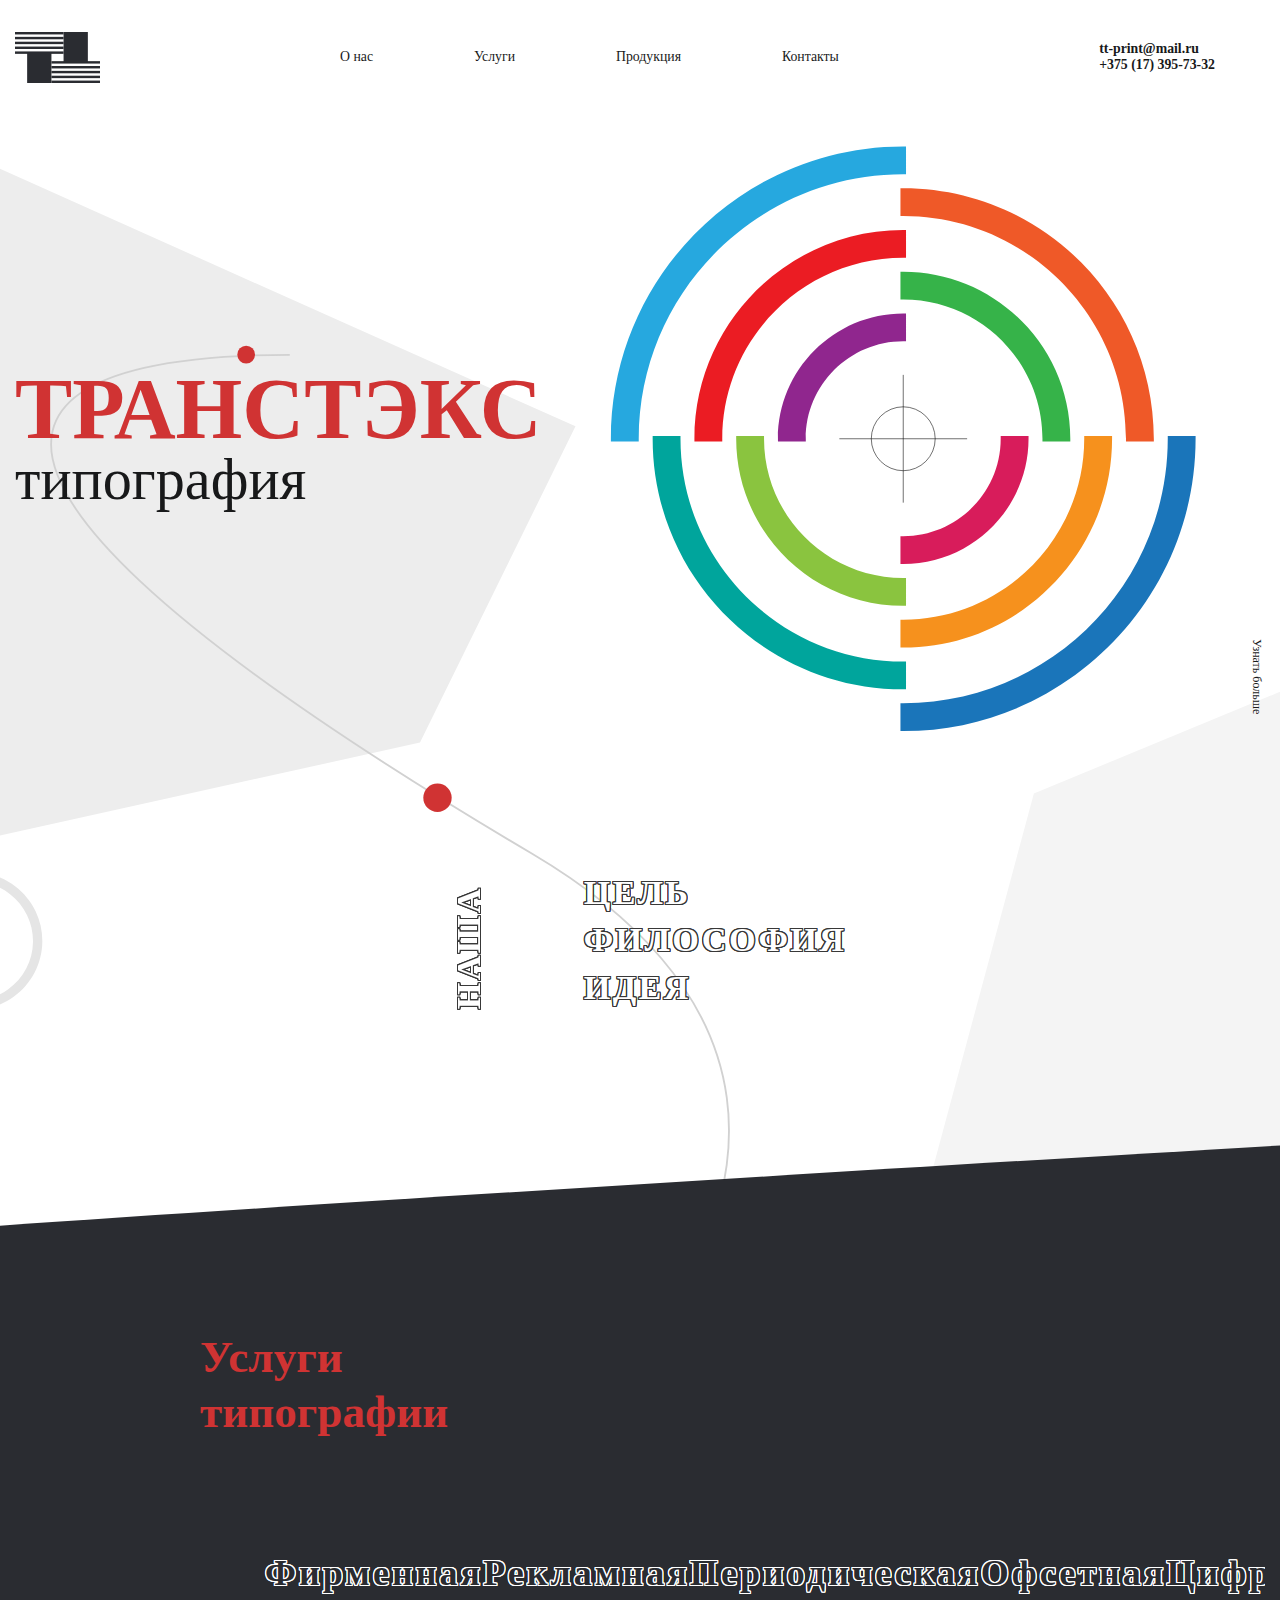
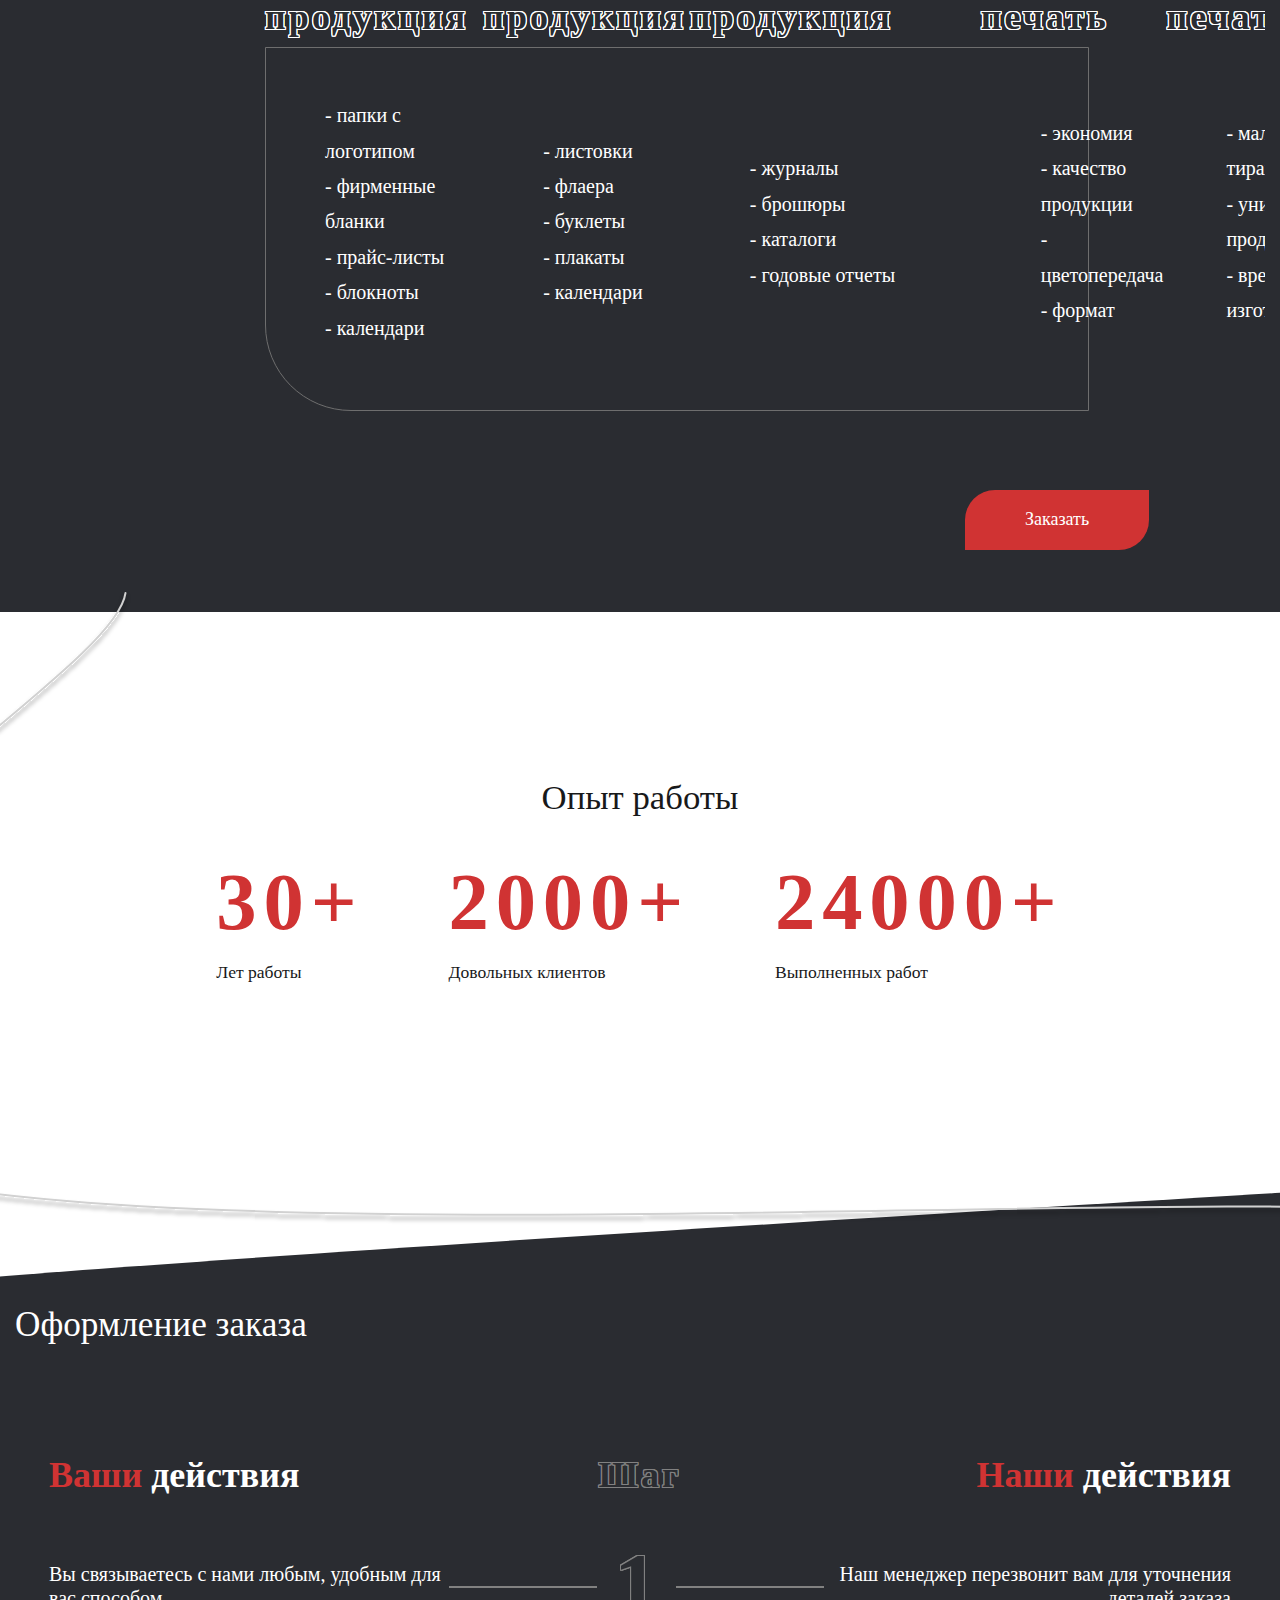
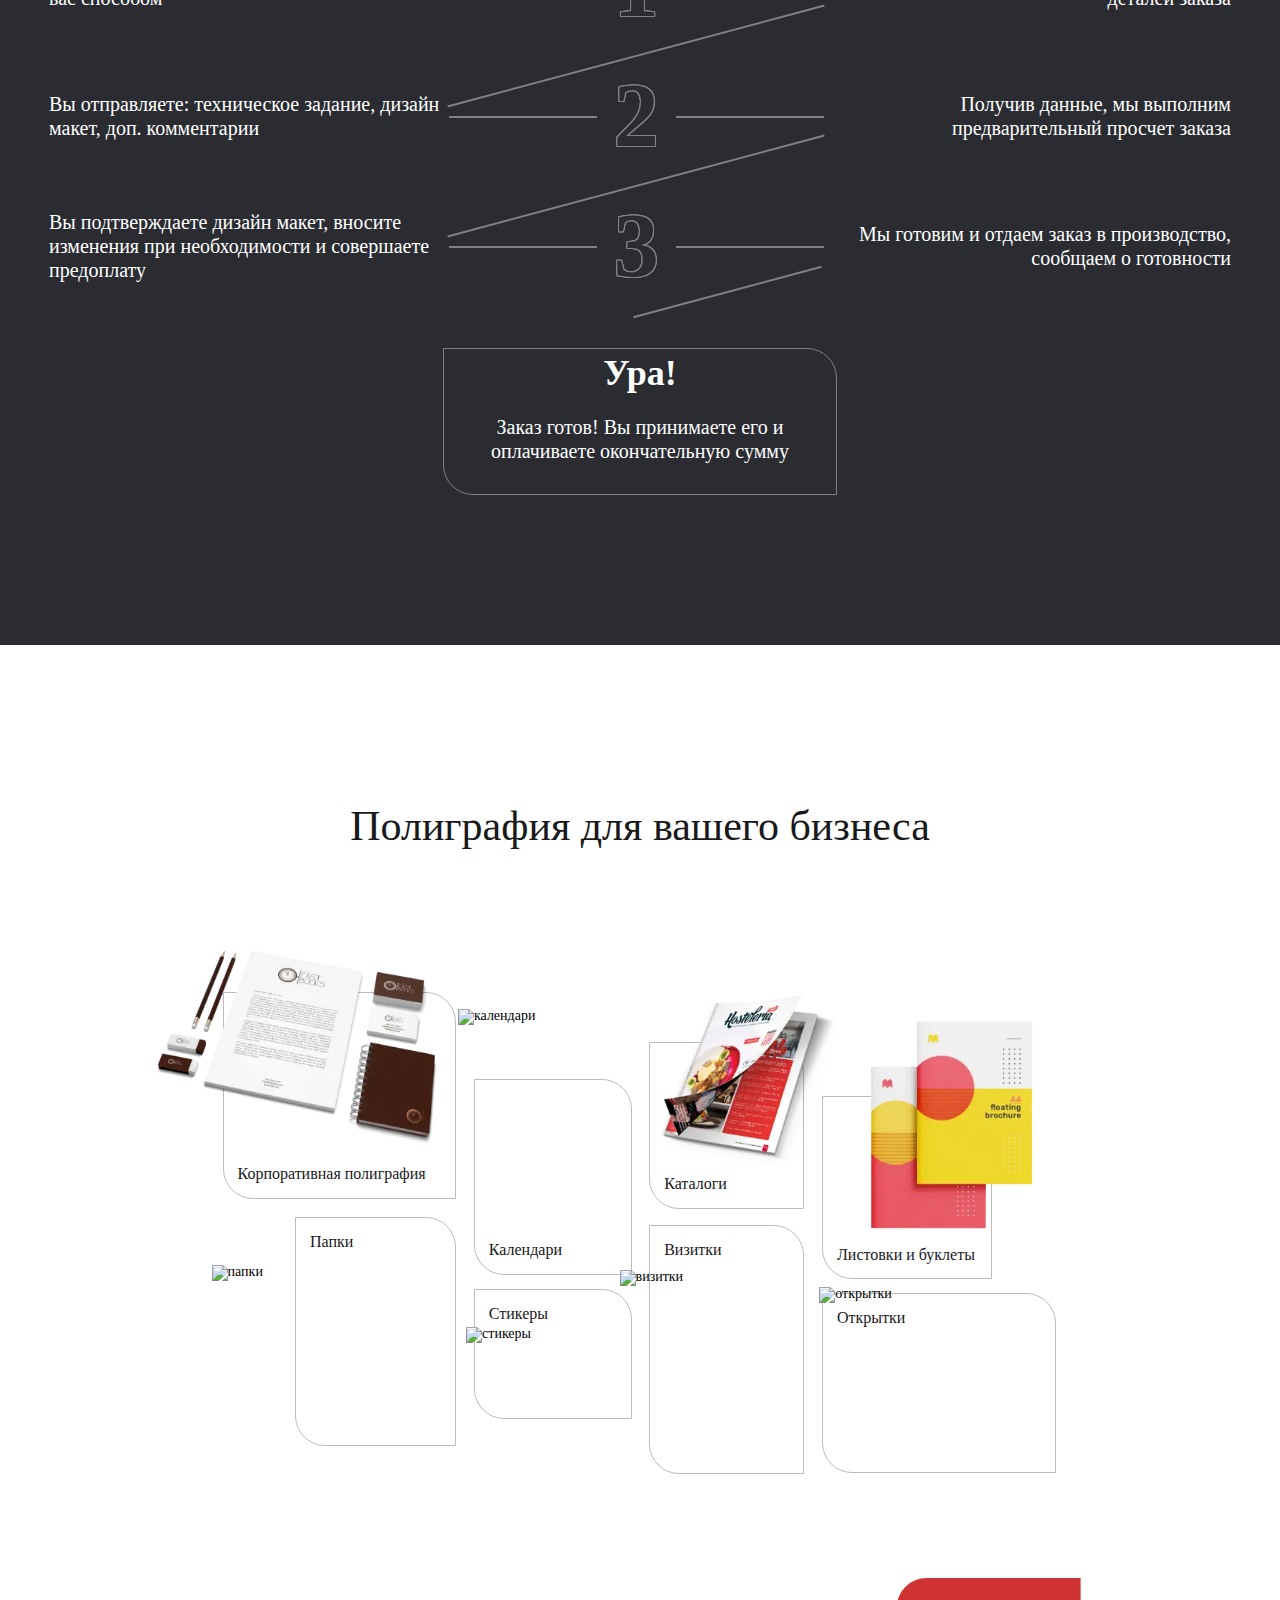
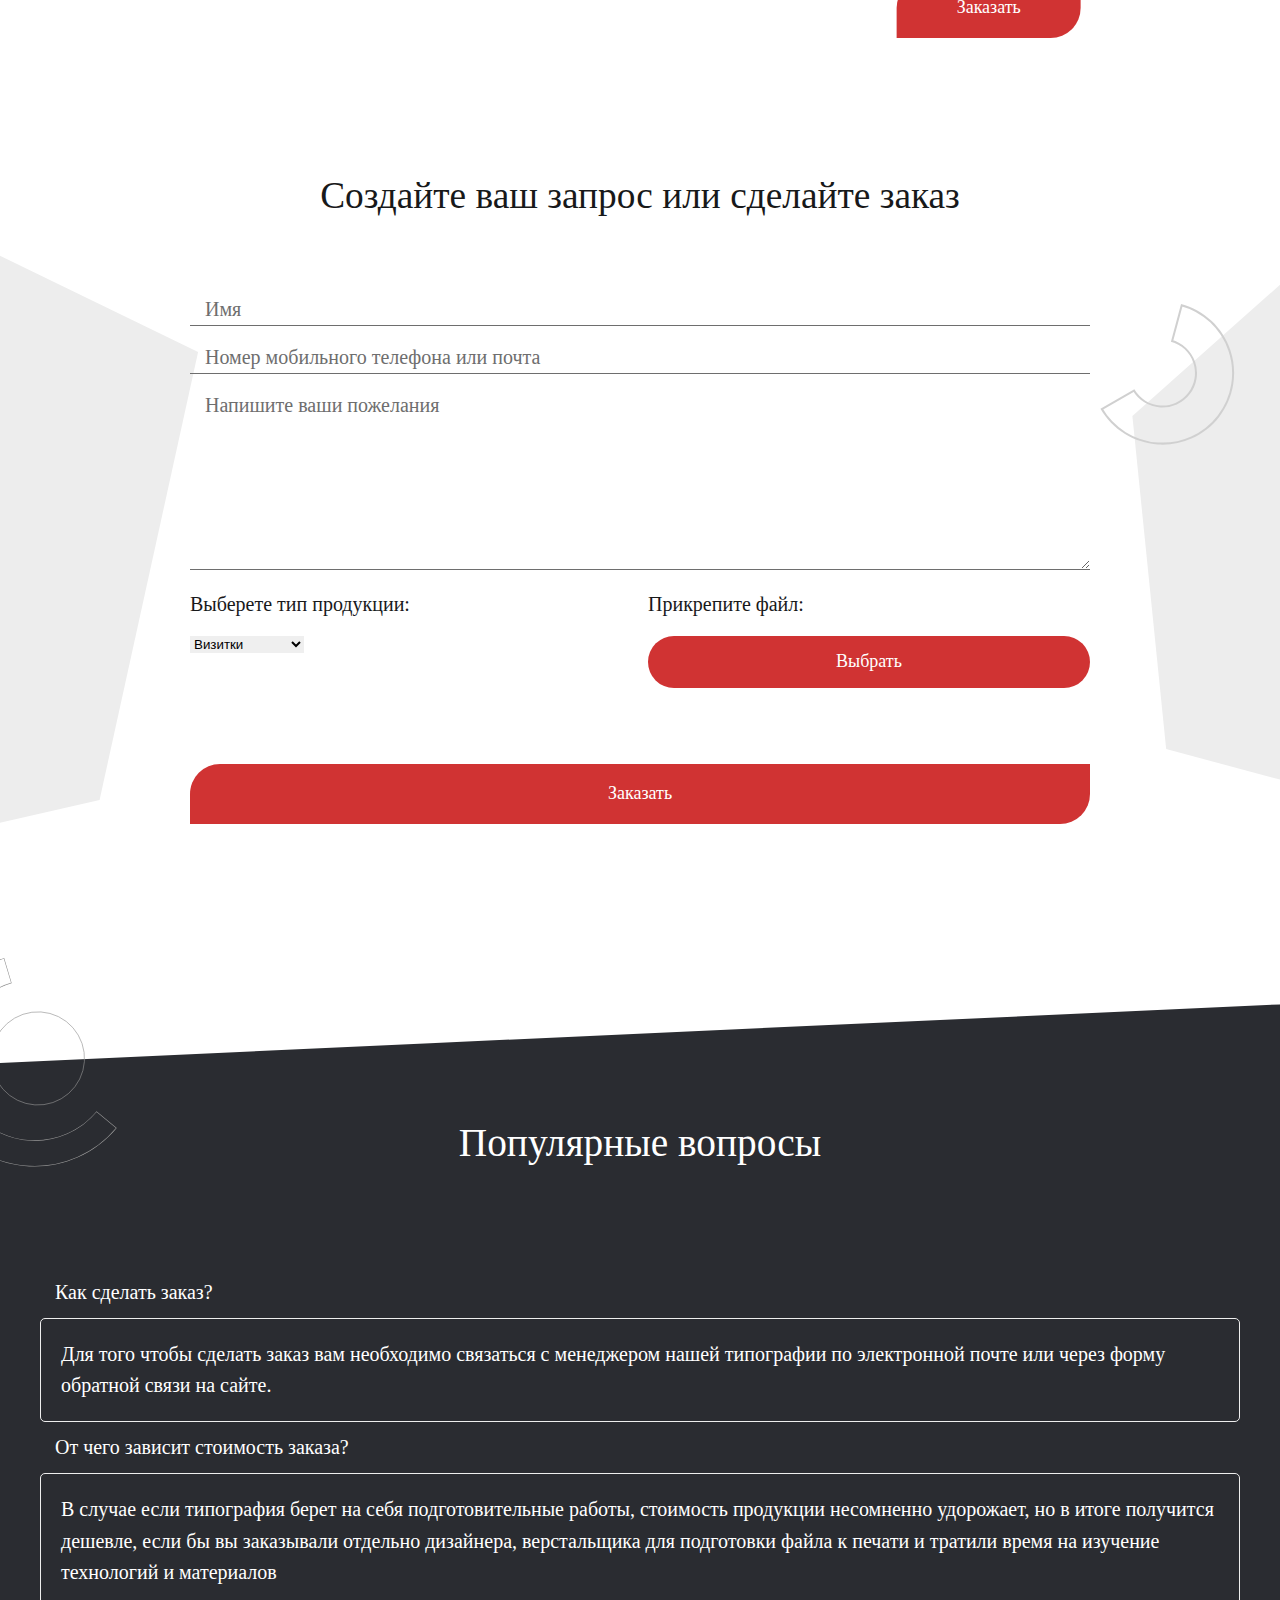
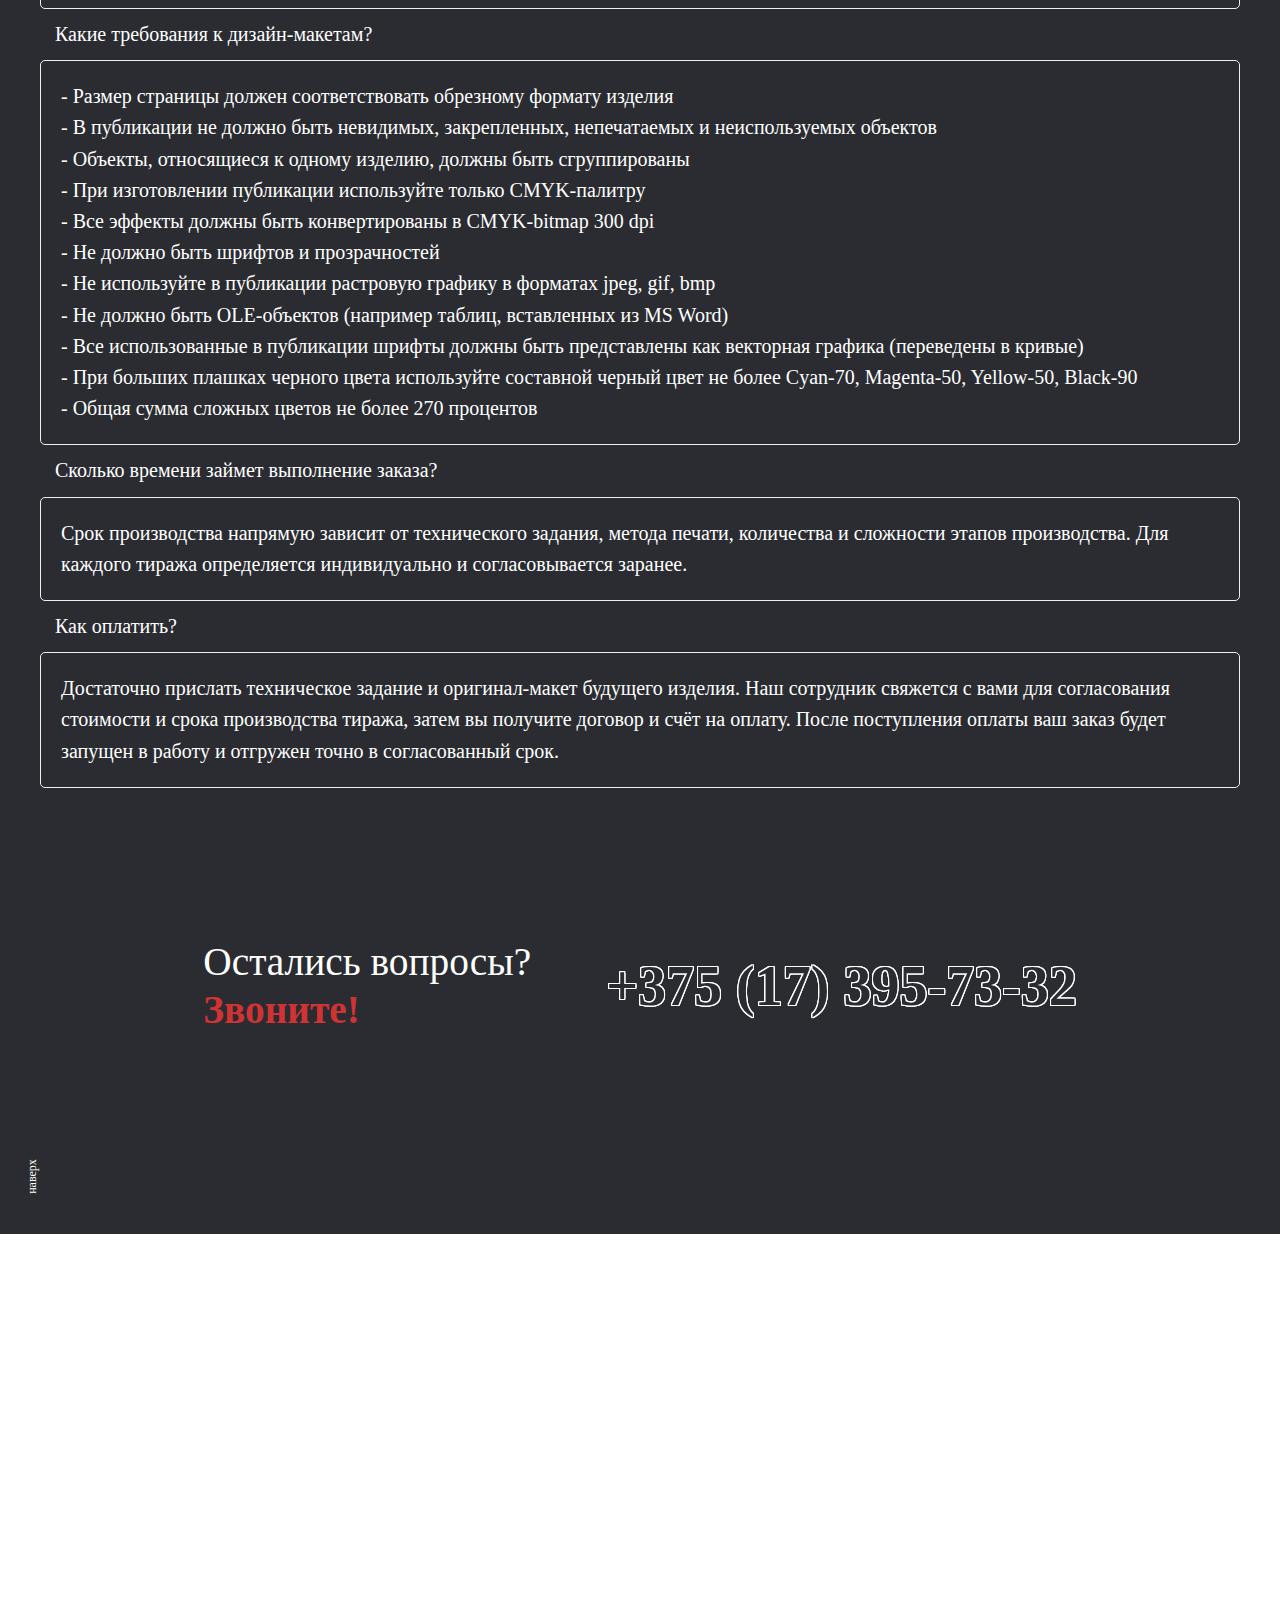
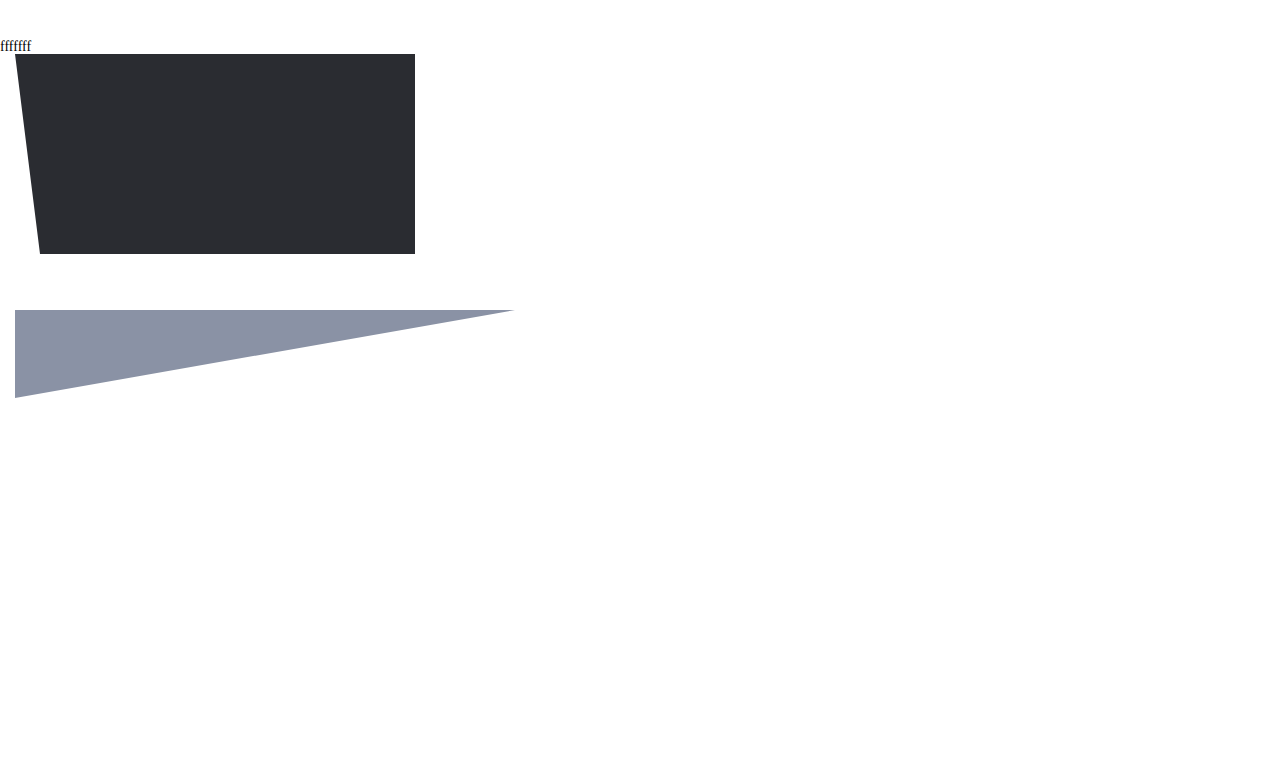
==== commit c3219f2f: "Add files via upload" ====
--- a/index.html
+++ b/index.html
@@ -6,7 +6,7 @@
 	<meta charset="UTF-8">
 	<meta name="format-detection" content="telephone=no">
 	<!-- <style>body{opacity: 0;}</style> -->
-	<link rel="stylesheet" href="css/style.min.css?_v=20220813191211">
+	<link rel="stylesheet" href="css/style.min.css?_v=20221128162405">
 	<link rel="shortcut icon" href="favicon.ico">
 	<!-- <meta name="robots" content="noindex, nofollow"> -->
 	<meta name="viewport" content="width=device-width, initial-scale=1.0">
@@ -48,7 +48,7 @@
 						</div>
 						<div class="fullscreenblock__imageblock"><img src="img/mainpct.svg" alt="Главная" class="fullscreenblock__image"></div>
 					</div>
-					<button data-goto="targets" type="button" class="fullscreenblock__scroll scroll">
+					<button data-goto=".targets" type="button" class="fullscreenblock__scroll scroll">
 						<div class="scroll__text">Узнать больше</div>
 					</button>
 				</div>
@@ -142,15 +142,7 @@
 											<div class="services__slide-text">- CtP-технология гарантирует стабильность и точность воспроизведения изображения при печати<br>- позволяет выводить пластины с различным растром, линеатурой и формой точки</div>
 											<div class="services__slide-imagebox"><picture><source srcset="img/slider/slide6.webp" type="image/webp"><img src="img/slider/slide6.png" alt="" class="services__slide-image"></picture></div>
 										</div>
-
-
-
-
-									</div>
-
-
-
-
+									</div>
 									<!-- Если нужна пагинация -->
 									<div class="swiper-pagination"></div>
 									<!-- Если нужна навигация (влево/вправо) -->
@@ -158,7 +150,6 @@
 									<button type="button" class="swiper-button-next"></button>
 								</div>
 							</div>
-
 						</div>
 						<button type="submit" class="services__button button">Заказать</button>
 					</div>
@@ -195,29 +186,414 @@
 						</div>
 					</div>
 				</section>
-
-
-				<br>
-				<br>
-				<br>
-				<br>
-				<br>
-				<br>
-				<br>
-				<br>
-				<br>
-				<br>
-				<br>
-				<br>
-				<br>
-
-
-
-
-
-
-
-				jjbbjhbjbjbjbjbjb
+				<section class="order">
+					<div class="order__container">
+						<div class="order__background"></div>
+						<div class="order__content">
+							<div class="order__title">Оформление заказа</div>
+							<div class="order__text">
+								<div class="order__leftcolumn">
+									<div class="order__item order__item_bold"><span class="order__item_red">Ваши</span> действия</div>
+									<div class="order__item">Вы связываетесь с нами любым, удобным для вас способом</div>
+									<div class="order__item"></div>
+									<div class="order__item">Вы отправляете: техническое задание, дизайн макет, доп. комментарии</div>
+									<div class="order__item"></div>
+									<div class="order__item">Вы подтверждаете дизайн макет, вносите изменения при необходимости и совершаете предоплату</div>
+								</div>
+								<div class="order__centercolumn">
+									<div class="order__item order__item_transparentsmall">Шаг</div>
+									<div class="order__item order__item_transparent">1</div>
+									<div class="order__item order__item_line"></div>
+									<div class="order__item order__item_transparent">2</div>
+									<div class="order__item order__item_line"></div>
+									<div class="order__item order__item_transparent">3</div>
+									<div class="order__item order__item_linehalf"></div>
+									<div class="order__item order__item_border">
+										<div class="order__item_bold order__item_padding">Ура!</div>
+										<div class="order__item_padding2">Заказ готов! Вы принимаете его и оплачиваете окончательную сумму</div>
+									</div>
+								</div>
+								<div class="order__rightcolumn">
+									<div class="order__item order__item_bold"><span class="order__item_red">Наши</span> действия</div>
+									<div class="order__item">Наш менеджер перезвонит вам для уточнения деталей заказа</div>
+									<div class="order__item"></div>
+									<div class="order__item">Получив данные, мы выполним предварительный просчет заказа</div>
+									<div class="order__item"></div>
+									<div class="order__item">Мы готовим и отдаем заказ в производство, сообщаем о готовности</div>
+								</div>
+							</div>
+						</div>
+						<div class="oreder__ordermobile ordermobile">
+							<div class="ordermobile__title">Оформление заказа</div>
+							<!-- Оболочка слайдера -->
+							<div class="ordermobile__slider swiper2">
+								<!-- Двигающееся часть слайдера -->
+								<div class="ordermobile__wrapper swiper-wrapper">
+									<!-- Слайд -->
+									<div class="ordermobile__slide swiper-slide">
+										<div class="ordermobile__step">1</div>
+										<div class="ordermobile__subtitle"><span class="ordermobile__subtitle_red">Ваши</span> действия</div>
+										<div class="ordermobile__text">Вы связываетесь с нами любым, удобным для вас способом</div>
+										<div class="ordermobile__line"></div>
+										<div class="ordermobile__subtitle"><span class="ordermobile__subtitle_red">Наши</span> действия</div>
+										<div class="ordermobile__text">Наш менеджер перезвонит вам для уточнения деталей заказа</div>
+									</div>
+									<div class="ordermobile__slide swiper-slide">
+										<div class="ordermobile__step">2</div>
+										<div class="ordermobile__subtitle"><span class="ordermobile__subtitle_red">Ваши</span> действия</div>
+										<div class="ordermobile__text">Вы отправляете: техническое задание, дизайн макет, доп. комментарии</div>
+										<div class="ordermobile__line"></div>
+										<div class="ordermobile__subtitle"><span class="ordermobile__subtitle_red">Наши</span> действия</div>
+										<div class="ordermobile__text">Получив данные, мы выполним предварительный просчет заказа</div>
+									</div>
+									<div class="ordermobile__slide swiper-slide">
+										<div class="ordermobile__step">3</div>
+										<div class="ordermobile__subtitle"><span class="ordermobile__subtitle_red">Ваши</span> действия</div>
+										<div class="ordermobile__text">Вы подтверждаете дизайн макет, вносите изменения при необходимости и совершаете предоплату</div>
+										<div class="ordermobile__line"></div>
+										<div class="ordermobile__subtitle"><span class="ordermobile__subtitle_red">Наши</span> действия</div>
+										<div class="ordermobile__text">Мы готовим и отдаем заказ в производство, сообщаем о готовности</div>
+									</div>
+									<div class="ordermobile__slide swiper-slide">
+										<div class="ordermobile__subtitle">Ура!</div>
+										<div class="ordermobile__text">Заказ готов! Вы принимаете его и оплачиваете окончательную сумму</div>
+									</div>
+
+								</div>
+								<!-- Если нужна пагинация -->
+								<div class="swiper-pagination-mobile"></div>
+							</div>
+						</div>
+					</div>
+				</section>
+				<section class="polygraphy">
+					<div class="polygraphy__container">
+						<div class="polygraphy__contentpc">
+							<div class="polygraphy__title">Полиграфия для вашего бизнеса</div>
+							<div class="polygraphy__items">
+
+								<div class="polygraphy__column1">
+									<div class="polygraphy__item item__item1">
+										<div class="polygraphy__imagebox"><picture><source srcset="img/slider/slide1.webp" type="image/webp"><img src="img/slider/slide1.png" alt="корпоративная полиграфия" class="polygraphy__image1"></picture></div>
+										<div class="polygraphy__subtitle">Корпоративная полиграфия</div>
+										<div class="polygraphy__textactive">Печатная продукция, оформленная в соответствии с концепцией дизайна компании и её фирменным стилем</div>
+									</div>
+									<div class="polygraphy__item item__item5">
+										<div class="polygraphy__subtitle">Папки</div>
+										<div class="polygraphy__imagebox"><picture><source srcset="img/slider/slidedop2.webp" type="image/webp"><img src="img/slider/slidedop2.png" alt="папки" class="polygraphy__image5"></picture></div>
+										<div class="polygraphy__textactive">Папки, оформленные в корпоративном стиле, повышают узнаваемость фирменного бренда.</div>
+
+									</div>
+								</div>
+
+								<div class="polygraphy__column2">
+									<div class="polygraphy__item item__item2">
+										<div class="polygraphy__imagebox"><picture><source srcset="img/slider/slidedop1.webp" type="image/webp"><img src="img/slider/slidedop1.png" alt="календари" class="polygraphy__image2"></picture></div>
+										<div class="polygraphy__subtitle">Календари</div>
+										<div class="polygraphy__textactive">Календари используют как сувенир, корпоративную атрибутику, рекламный инструмент.</div>
+									</div>
+									<div class="polygraphy__item item__item6">
+										<div class="polygraphy__subtitle">Стикеры</div>
+										<div class="polygraphy__imagebox"><picture><source srcset="img/slider/slidedop3.webp" type="image/webp"><img src="img/slider/slidedop3.png" alt="стикеры" class="polygraphy__image6"></picture></div>
+										<div class="polygraphy__textactive">Довольно универсальная продукция для разных целей.</div>
+
+									</div>
+								</div>
+
+								<div class="polygraphy__column3">
+									<div class="polygraphy__item item__item3">
+										<div class="polygraphy__imagebox"><picture><source srcset="img/slider/slide3.webp" type="image/webp"><img src="img/slider/slide3.png" alt="каталоги" class="polygraphy__image3"></picture></div>
+										<div class="polygraphy__subtitle">Каталоги</div>
+										<div class="polygraphy__textactive">Графические материалы, перечень товарови услуг - способ рассказать клиентам о товарах и услугах.</div>
+
+									</div>
+									<div class="polygraphy__item item__item7">
+										<div class="polygraphy__subtitle">Визитки</div>
+										<div class="polygraphy__imagebox"><picture><source srcset="img/slider/slidedop4.webp" type="image/webp"><img src="img/slider/slidedop4.png" alt="визитки" class="polygraphy__image7"></picture></div>
+										<div class="polygraphy__textactive">Срочная печать визиток с использованием современного цифрового оборудования в самые сжатые сроки.</div>
+									</div>
+								</div>
+
+								<div class="polygraphy__column4">
+									<div class="polygraphy__item item__item4">
+										<div class="polygraphy__imagebox"><picture><source srcset="img/slider/slide2.webp" type="image/webp"><img src="img/slider/slide2.png" alt="листовки буклеты" class="polygraphy__image4"></picture></div>
+										<div class="polygraphy__subtitle">Листовки и буклеты</div>
+										<div class="polygraphy__textactive">Формат буклета хорошо подходит для рекламы товаров и услуг.</div>
+									</div>
+									<div class="polygraphy__item item__item8">
+										<div class="polygraphy__subtitle">Открытки</div>
+										<div class="polygraphy__imagebox"><picture><source srcset="img/slider/slidedop5.webp" type="image/webp"><img src="img/slider/slidedop5.png" alt="открытки" class="polygraphy__image8"></picture></div>
+										<div class="polygraphy__textactive">Красочные и яркие открытки сопровождают любой праздник.</div>
+									</div>
+								</div>
+							</div>
+						</div>
+						<div class="polygraphy__polygraphymobile polygraphymobile">
+							<div class="polygraphymobile__title">Полиграфия для вашего бизнеса</div>
+							<!-- Оболочка слайдера -->
+							<div class="polygraphymobile__slider swiper3">
+								<!-- Двигающееся часть слайдера -->
+								<div class="polygraphymobile__wrapper swiper-wrapper">
+									<!-- Слайд -->
+									<div class="polygraphymobile__slide swiper-slide">
+										<div class="polygraphymobile_subtittle">Корпоративная полиграфия</div>
+										<div class="polygraphymobile__imagebox"><picture><source srcset="img/slider/slide1.webp" type="image/webp"><img src="img/slider/slide1.png" alt="" class="polygraphymobile__image"></picture></div>
+									</div>
+									<div class="polygraphymobile__slide swiper-slide">
+										<div class="polygraphymobile_subtittle">Календари</div>
+										<div class="polygraphymobile__imagebox"><picture><source srcset="img/slider/slidedop1.webp" type="image/webp"><img src="img/slider/slidedop1.png" alt="" class="polygraphymobile__image"></picture></div>
+									</div>
+									<div class="polygraphymobile__slide swiper-slide">
+										<div class="polygraphymobile_subtittle">Каталоги</div>
+										<div class="polygraphymobile__imagebox"><picture><source srcset="img/slider/slide3.webp" type="image/webp"><img src="img/slider/slide3.png" alt="" class="polygraphymobile__image"></picture></div>
+									</div>
+									<div class="polygraphymobile__slide swiper-slide">
+										<div class="polygraphymobile_subtittle">Листовки и буклеты</div>
+										<div class="polygraphymobile__imagebox"><picture><source srcset="img/slider/slide2.webp" type="image/webp"><img src="img/slider/slide2.png" alt="" class="polygraphymobile__image"></picture></div>
+									</div>
+									<div class="polygraphymobile__slide swiper-slide">
+										<div class="polygraphymobile_subtittle">Папки</div>
+										<div class="polygraphymobile__imagebox"><picture><source srcset="img/slider/slidedop2.webp" type="image/webp"><img src="img/slider/slidedop2.png" alt="" class="polygraphymobile__image"></picture></div>
+									</div>
+									<div class="polygraphymobile__slide swiper-slide">
+										<div class="polygraphymobile_subtittle">Стикеры</div>
+										<div class="polygraphymobile__imagebox"><picture><source srcset="img/slider/slidedop3.webp" type="image/webp"><img src="img/slider/slidedop3.png" alt="" class="polygraphymobile__image"></picture></div>
+									</div>
+									<div class="polygraphymobile__slide swiper-slide">
+										<div class="polygraphymobile_subtittle">Визитки</div>
+										<div class="polygraphymobile__imagebox"><picture><source srcset="img/slider/slidedop4.webp" type="image/webp"><img src="img/slider/slidedop4.png" alt="" class="polygraphymobile__image"></picture></div>
+									</div>
+									<div class="polygraphymobile__slide swiper-slide">
+										<div class="polygraphymobile_subtittle">Открытки</div>
+										<div class="polygraphymobile__imagebox"><picture><source srcset="img/slider/slidedop5.webp" type="image/webp"><img src="img/slider/slidedop5.png" alt="" class="polygraphymobile__image"></picture></div>
+									</div>
+								</div>
+
+								<!-- Если нужна пагинация -->
+								<div class="swiper-pagination-polygraphymobile"></div>
+
+								<div class="polygraphymobile__slider swiper31">
+									<div class="polygraphymobile__wrapper swiper-wrapper">
+										<div class="polygraphymobile__slide swiper-slide">
+											<div class="polygraphymobile__text">Если у Вас есть готовые товары или услуги, и Вы сформулировали оффер, следующим шагом для развития бизнеса является привлечение клиентов и повышение узнаваемости. Корпоративная полиграфия — один из самых мощных инструментов для достижения этой цели.</div>
+										</div>
+										<div class="polygraphymobile__slide swiper-slide">
+											<div class="polygraphymobile__text">Корпоративные календари — это популярный бизнес-сувенир. Они станут рекламным носителем, который займет свое место в офисе деловых партнеров или в доме клиента. С настольным или настенным календарем удобно планировать время, поэтому такой подарок воспринимается ярким и полезным.</div>
+										</div>
+										<div class="polygraphymobile__slide swiper-slide">
+											<div class="polygraphymobile__text">Каталог – один из видов полиграфической продукции, целью которого является информирование целевой аудитории о товарах и услугах компании. Также эффективно используются для продвижения нового бренда или фирмы на рынке.</div>
+										</div>
+										<div class="polygraphymobile__slide swiper-slide">
+											<div class="polygraphymobile__text">Листовки - один из наиболее дешевых видов полиграфической продукции. Низкая себестоимость листовок делает их доступным инструментом донесения рекламной информации до клиента. Формат буклета хорошо подходит для рекламы товаров и услуг.</div>
+										</div>
+										<div class="polygraphymobile__slide swiper-slide">
+											<div class="polygraphymobile__text">Папки, оформленные в корпоративном стиле, повышают узнаваемость фирменного бренда. На такую продукцию наносят логотипы, контактные данные и другие изображения. Корпоративные папки используют как для внутреннего, так и для внешнего документооборота. В них удобно складывать документы для партнеров и клиентов, материалы для выставок или презентаций, бумаги на подпись и т.д.</div>
+										</div>
+										<div class="polygraphymobile__slide swiper-slide">
+											<div class="polygraphymobile__text">Небольшая наклейка, размещаемая непосредственно на изделии, либо на его упаковке, илбо в ином месте (например, в местах продаж) с информационными целями. Такие стикеры очень широко используются, также, при проведении всевозможных BTL акций и программ формирования бренда. Довольно универсальная продукция для разных целей.</div>
+										</div>
+										<div class="polygraphymobile__slide swiper-slide">
+											<div class="polygraphymobile__text">Типография «Транстэкс» оказывает услуги по срочной печати визиток. Использование современного цифрового оборудования дает возможность изготавливать полиграфическую продукцию в самые сжатые сроки.</div>
+										</div>
+										<div class="polygraphymobile__slide swiper-slide">
+											<div class="polygraphymobile__text">Открытки дарят не только родным и знакомым. Современная культура бизнеса предполагает печать открыток для поздравления деловых партнеров, постоянных клиентов или собственных сотрудников. Открытка стала частью корпоративного стиля и помогает не просто повысить узнаваемость бренда, но и улучшить лояльность. Ведь каждая открытка – это подарок, несущий отличное настроение и радостные эмоции.</div>
+										</div>
+									</div>
+								</div>
+							</div>
+						</div>
+						<button type="submit" class="polygraphy__button button">Заказать</button>
+					</div>
+				</section>
+
+
+				<section class="connection">
+					<div class="connection__container">
+						<div class="connection__decor1"></div>
+						<div class="connection__decor2"></div>
+						<div class="connection__decor3"></div>
+						<div class="connection__title">Создайте ваш запрос или сделайте заказ</div>
+						<form data-dev data-ajax action="files/sendmail/sendmail.php" id="form" method="POST" class="connection__form form">
+							<div class="form__item">
+								<input autocomplete="off" type="text" name="form[name]" data-error="Ошибка" data-required placeholder="Имя" class="form__input">
+							</div>
+							<div class="form__item">
+								<input autocomplete="off" type="text" name="form[phone]" data-error="Ошибка" data-required placeholder="Номер мобильного телефона или почта" class="form__input">
+							</div>
+							<div class="form__item">
+								<textarea autocomplete="off" name="form[text]" placeholder="Напишите ваши пожелания" data-error="Ошибка" class="form__input"></textarea>
+							</div>
+							<div class="form__files">
+								<div class="form__item2">
+									<div class="form__label">Выберете тип продукции:</div>
+									<select name="product" data-class-modif="form__select">
+										<option value="Визитки" selected>Визитки</option>
+										<option value="Листовки">Листовки</option>
+										<option value="Календари">Календари</option>
+										<option value="Книги/журналы">Книги/журналы</option>
+										<option value="Буклеты">Буклеты</option>
+										<option value="Другое">Другое</option>
+									</select>
+								</div>
+								<div class="form__item file">
+									<div class="form__label">Прикрепите файл:</div>
+									<div class="file__item">
+										<input id="formImage" accept=".jpg, .pdf, .png" type="file" name="image" multiple="multiple" class="file__input">
+										<div class="file__button2">Выбрать</div>
+									</div>
+								</div>
+
+							</div>
+							<button type="submit" class="form__button button">Заказать</button>
+						</form>
+					</div>
+				</section>
+
+
+				<section class="questions">
+					<div class="questions__container">
+						<div class="questions__background"></div>
+						<div class="questions__decor"></div>
+						<div class="questions__title">Популярные вопросы</div>
+						<div data-spollers class="questions__spollers spolers">
+							<div class="spollers__item">
+								<button type="button" data-spoller class="spollers__title">Как сделать заказ?</button>
+								<div class="spollers__body">Для того чтобы сделать заказ вам необходимо связаться с менеджером нашей типографии по электронной почте или через форму обратной связи на сайте.</div>
+							</div>
+							<div class="spollers__item">
+								<button type="button" data-spoller class="spollers__title">От чего зависит стоимость заказа?</button>
+								<div class="spollers__body">В случае если типография берет на себя подготовительные работы, стоимость продукции несомненно удорожает, но в итоге получится дешевле, если бы вы заказывали отдельно дизайнера, верстальщика для подготовки файла к печати и тратили время на изучение технологий и материалов</div>
+							</div>
+							<div class="spollers__item">
+								<button type="button" data-spoller class="spollers__title">Какие требования к дизайн-макетам?</button>
+								<div class="spollers__body">
+									<ul>
+										<li>- Размер страницы должен соответствовать обрезному формату изделия</li>
+										<li>- В публикации не должно быть невидимых, закрепленных, непечатаемых и неиспользуемых объектов</li>
+										<li>- Объекты, относящиеся к одному изделию, должны быть сгруппированы</li>
+										<li>- При изготовлении публикации используйте только CMYK-палитру</li>
+										<li>- Все эффекты должны быть конвертированы в СMYK-bitmap 300 dpi</li>
+										<li>- Не должно быть шрифтов и прозрачностей</li>
+										<li>- Не используйте в публикации растровую графику в форматах jpeg, gif, bmp</li>
+										<li>- Не должно быть OLE-объектов (например таблиц, вставленных из MS Word)</li>
+										<li>- Все использованные в публикации шрифты должны быть представлены как векторная графика (переведены в кривые)</li>
+										<li>- При больших плашках черного цвета используйте составной черный цвет не более Cyan-70, Magenta-50, Yellow-50, Black-90</li>
+										<li>- Общая сумма сложных цветов не более 270 процентов</li>
+
+									</ul>
+								</div>
+							</div>
+							<div class="spollers__item">
+								<button type="button" data-spoller class="spollers__title">Сколько времени займет выполнение заказа?</button>
+								<div class="spollers__body">Срок производства напрямую зависит от технического задания, метода печати, количества и сложности этапов производства. Для каждого тиража определяется индивидуально и согласовывается заранее.</div>
+							</div>
+							<div class="spollers__item">
+								<button type="button" data-spoller class="spollers__title">Как оплатить?</button>
+								<div class="spollers__body">Достаточно прислать техническое задание и оригинал-макет будущего изделия. Наш сотрудник свяжется с вами для согласования стоимости и срока производства тиража, затем вы получите договор и счёт на оплату. После поступления оплаты ваш заказ будет запущен в работу и отгружен точно в согласованный срок.</div>
+							</div>
+
+						</div>
+						<div class="questions__contact">
+							<div class="questions__question">Остались вопросы?<br><span class="questions__question-red">Звоните!</span></div>
+							<div class="questions__telephone">+375 (17) 395-73-32</div>
+						</div>
+						<button data-goto=".mainpage" type="button" class="spollers__scroll scroll">
+							<div class="spollers__text">наверх</div>
+						</button>
+					</div>
+				</section>
+
+				<br>
+				<br>
+				<br>
+				<br>
+				<br>
+				<br>
+				<br>
+				<br>
+				<br>
+				<br>
+				<br>
+				<br>
+				<br>
+				<br>
+				<br>
+				<br>
+				<br>
+				<br>
+				<br>
+				<br>
+				<br>
+				<br>
+				<br>
+				<br>
+				<br>
+				<br>
+				<br>
+				<br>
+				<br>
+
+
+				<section>fffffff</section>
+
+
+				<section class="test">
+					<div class="test__container">
+						<div class="test__square"></div>
+						<br>
+						<br>
+						<br>
+
+						<br>
+						<div class="test__tri"></div>
+
+
+					</div>
+				</section>
+
+
+
+				<br>
+				<br>
+				<br>
+				<br>
+				<br>
+				<br>
+				<br>
+				<br>
+				<br>
+				<br>
+				<br>
+				<br>
+				<br>
+				<br>
+				<br>
+				<br>
+				<br>
+				<br>
+				<br>
+				<br>
+				<br>
+				<br>
+				<br>
+				<br>
+				<br>
+				<br>
+				<br>
+
+
+
+				<!-- <div class="input__wrapper">
+						<input name="file" type="file" id="input__file" class="input input__file" multiple>
+						<label for="input__file" class="input__file-button">
+							<span class="input__file-button-text">Выберите файл</span>
+						</label>
+					</div> -->
+
+
+
+
+
 
 
 
@@ -301,7 +677,7 @@
 
 
 
-	<script src="js/app.min.js?_v=20220813191211"></script>
+	<script src="js/app.min.js?_v=20221128162405"></script>
 </body>
 
 </html>--- a/css/style.min.css
+++ b/css/style.min.css
@@ -1 +1 @@
-@charset "UTF-8";@font-face{font-family:Montserrat;font-display:swap;src:url(../fonts/Montserrat-Bold.woff2) format("woff2"),url(../fonts/Montserrat-Bold.woff) format("woff");font-weight:700;font-style:normal}@font-face{font-family:icons;font-display:swap;src:url(../fonts/icons.woff2) format("woff2"),url(../fonts/icons.woff) format("woff");font-weight:400;font-style:normal}@font-face{font-family:Montserrat;font-display:swap;src:url(../fonts/Montserrat-Regular.woff2) format("woff2"),url(../fonts/Montserrat-Regular.woff) format("woff");font-weight:400;font-style:normal}@font-face{font-family:Montserrat;font-display:swap;src:url(../fonts/Montserrat-SemiBold.woff2) format("woff2"),url(../fonts/Montserrat-SemiBold.woff) format("woff");font-weight:600;font-style:normal}.header__mail::before,.header__telephone::before,.item__title-lamp::before,.item__title-philosophy::before,.item__title-target::before,.scroll__text::after,.swiper-button-next::after,.swiper-button-prev::after,.targets__link-icon1::before,.targets__link-icon2::before,.targets__link-icon3::before,.targetsmobile__title-lamp::before,.targetsmobile__title-philosophy::before,.targetsmobile__title-target::before,[class*=_icon-]:before{font-family:icons;font-style:normal;font-weight:400;font-variant:normal;text-transform:none;line-height:1;-webkit-font-smoothing:antialiased;-moz-osx-font-smoothing:grayscale}[class*=_icon-]:before{display:block}._icon-facebook:before{content:"\e900"}._icon-instagram:before{content:"\e901"}._icon-linkedin:before{content:"\e902"}._icon-vk:before{content:"\e903"}._icon-twitter:before{content:"\e904"}._icon-mail:before{content:"\e905"}._icon-telephone:before{content:"\e906"}._icon-target:before{content:"\e907"}._icon-philosophy:before{content:"\e908"}._icon-lamp:before{content:"\e909"}._icon-arrowbigleft:before{content:"\e90a"}._icon-arrowbigright:before{content:"\e90b"}._icon-arrowbigbottom:before{content:"\e90c"}._icon-arrowbigtop:before{content:"\e90d"}._icon-roundarrowleft:before{content:"\e90e"}._icon-roundarrowright:before{content:"\e90f"}._icon-cursor:before{content:"\e910"}*{padding:0;margin:0;border:0}*,:after,:before{-webkit-box-sizing:border-box;box-sizing:border-box}body,html{height:100%;min-width:320px}body{color:#000;line-height:1;font-family:Montserrat;font-size:.875rem;-ms-text-size-adjust:100%;-moz-text-size-adjust:100%;-webkit-text-size-adjust:100%;-webkit-font-smoothing:antialiased;-moz-osx-font-smoothing:grayscale}button,input,textarea{font-family:Montserrat;font-size:inherit}button{cursor:pointer;color:inherit;background-color:inherit}a{color:inherit}a:link,a:visited{text-decoration:none}a:hover{text-decoration:none}ul li{list-style:none}img{vertical-align:top}h1,h2,h3,h4,h5,h6{font-weight:inherit;font-size:inherit}.lock body{overflow:hidden;-ms-touch-action:none;touch-action:none}.wrapper{min-height:100%;display:-webkit-box;display:-ms-flexbox;display:flex;-webkit-box-orient:vertical;-webkit-box-direction:normal;-ms-flex-direction:column;flex-direction:column;overflow:hidden}.wrapper>main{-webkit-box-flex:1;-ms-flex:1 1 auto;flex:1 1 auto}.wrapper>*{min-width:0}[class*=__container]{max-width:108.125rem;-webkit-box-sizing:content-box;box-sizing:content-box;margin:0 auto;padding:0 .9375rem}body::after{content:"";background-color:rgba(0,0,0,.5);position:fixed;width:100%;height:100%;top:0;left:0;opacity:0;-webkit-transition:opacity .8s ease 0s;-o-transition:opacity .8s ease 0s;transition:opacity .8s ease 0s;pointer-events:none;z-index:149}.popup-show body::after{opacity:1}.popup{position:fixed;top:0;left:0;bottom:0;right:0;padding:30px 10px;-webkit-transition:visibility .8s ease 0s;-o-transition:visibility .8s ease 0s;transition:visibility .8s ease 0s;visibility:hidden;pointer-events:none}.popup_show{z-index:150;visibility:visible;overflow:auto;pointer-events:auto}.popup_show .popup__content{visibility:visible;-webkit-transform:scale(1);-ms-transform:scale(1);transform:scale(1)}.popup__wrapper{display:-webkit-box;display:-ms-flexbox;display:flex;-webkit-box-orient:vertical;-webkit-box-direction:normal;-ms-flex-direction:column;flex-direction:column;-webkit-box-align:center;-ms-flex-align:center;align-items:center;min-height:100%;-webkit-box-flex:1;-ms-flex:1 1 auto;flex:1 1 auto;width:100%;display:flex;-webkit-box-pack:center;-ms-flex-pack:center;justify-content:center;align-items:center}.popup__content{visibility:hidden;-webkit-transform:scale(0);-ms-transform:scale(0);transform:scale(0);-webkit-transition:-webkit-transform .3s ease 0s;transition:-webkit-transform .3s ease 0s;-o-transition:transform .3s ease 0s;transition:transform .3s ease 0s;transition:transform .3s ease 0s,-webkit-transform .3s ease 0s;background-color:#eee;padding:20px;width:100%;max-width:900px;border-radius:20px}.lock .popup__content{visibility:visible}.popup__close{position:relative;text-align:center;left:100%;-webkit-transform:translate(-100%,0);-ms-transform:translate(-100%,0);transform:translate(-100%,0)}.item{display:-webkit-box;display:-ms-flexbox;display:flex;-webkit-box-pack:center;-ms-flex-pack:center;justify-content:center;padding-top:.9375rem}.item__our{padding-left:1.875rem;-webkit-writing-mode:vertical-lr;-ms-writing-mode:tb-lr;writing-mode:vertical-lr;-webkit-transform:rotate(-180deg);-ms-transform:rotate(-180deg);transform:rotate(-180deg);font-weight:700;font-size:2.8125rem;text-transform:uppercase;line-height:122%;letter-spacing:.07em;color:#eee;text-shadow:0 -1px 0 #383838,0 -1px 0 #383838,0 1px 0 #383838,0 1px 0 #383838,-1px 0 0 #383838,1px 0 0 #383838,-1px 0 0 #383838,1px 0 0 #383838,-1px -1px 0 #383838,1px -1px 0 #383838,-1px 1px 0 #383838,1px 1px 0 #383838,-1px -1px 0 #383838,1px -1px 0 #383838,-1px 1px 0 #383838,1px 1px 0 #383838}@supports (font-size:clamp(1.375rem ,0.2273908524rem + 2.3908523909vw ,2.8125rem)){.item__our{font-size:clamp(1.375rem ,.2273908524rem + 2.3908523909vw ,2.8125rem)}}@supports not (font-size:clamp(1.375rem ,0.2273908524rem + 2.3908523909vw ,2.8125rem)){.item__our{font-size:calc(1.375rem + 1.4375 * (100vw - 48rem)/ 60.125)}}.item__title{font-weight:700;font-size:2.8125rem;text-transform:uppercase;line-height:122%;letter-spacing:.07em;color:#d03333;position:relative;padding-bottom:1.25rem}@supports (font-size:clamp(1.375rem ,0.2273908524rem + 2.3908523909vw ,2.8125rem)){.item__title{font-size:clamp(1.375rem ,.2273908524rem + 2.3908523909vw ,2.8125rem)}}@supports not (font-size:clamp(1.375rem ,0.2273908524rem + 2.3908523909vw ,2.8125rem)){.item__title{font-size:calc(1.375rem + 1.4375 * (100vw - 48rem)/ 60.125)}}.item__text{font-style:italic;font-weight:500;color:#18191a;font-size:1.125rem}.item__title-target::before{content:"\e907";padding-right:1%;font-size:2.5rem}.item__text-target{line-height:130%}.item__title-philosophy::before{content:"\e908";padding-right:1%;font-weight:700}.item__text-philosophy{line-height:130%}.item__title-lamp::before{content:"\e909";padding-right:1%}.item__text-lamp{line-height:150%}[data-fullscreen]{min-height:100vh}.touch [data-fullscreen]{min-height:calc(var(--vh,1vh) * 100)}[class*=-ibg]{position:relative}[class*=-ibg] img{position:absolute;width:100%;height:100%;top:0;left:0;-o-object-fit:cover;object-fit:cover}[class*=-ibg_contain] img{-o-object-fit:contain;object-fit:contain}.button,.counter__count,.counter__text,.counter__title,.fullscreenblock__text,.fullscreenblock__title,.header_contacts,.item__our,.item__text,.item__title,.list__items,.list__title,.menu__link,.scroll__text,.services__slide-text,.services__slide-title,.swiper-pagination,.targets__link,.targetsmobile__our,.targetsmobile__text,.targetsmobile__title{font-family:Montserrat}.header{background-color:#fff;position:absolute;width:100%;top:0;left:0;z-index:50}.header._header-scroll{position:fixed;top:-200%;background-color:rgba(255,255,255,.8)}.header._header-show{top:0;-webkit-transition:top .3s ease 0s;-o-transition:top .3s ease 0s;transition:top .3s ease 0s}.header_column{display:-webkit-box;display:-ms-flexbox;display:flex;height:150px;-webkit-box-align:center;-ms-flex-align:center;align-items:center}@supports (height:clamp(4.6875rem ,0.9452962578rem + 7.7962577963vw ,9.375rem)){.header_column{height:clamp(4.6875rem ,.9452962578rem + 7.7962577963vw ,9.375rem)}}@supports not (height:clamp(4.6875rem ,0.9452962578rem + 7.7962577963vw ,9.375rem)){.header_column{height:calc(4.6875rem + 4.6875 * (100vw - 48rem)/ 60.125)}}.header_contacts{position:relative;z-index:2;font-weight:600;font-size:1.125rem;line-height:122%;color:#18191a;padding-right:50px}@supports (font-size:clamp(0.5625rem ,0.1134355509rem + 0.9355509356vw ,1.125rem)){.header_contacts{font-size:clamp(.5625rem ,.1134355509rem + .9355509356vw ,1.125rem)}}@supports not (font-size:clamp(0.5625rem ,0.1134355509rem + 0.9355509356vw ,1.125rem)){.header_contacts{font-size:calc(.5625rem + .5625 * (100vw - 48rem)/ 60.125)}}.header__logo{position:relative;z-index:2}.header__image{max-height:70px}@supports (max-height:clamp(1.875rem ,-0.1208419958rem + 4.158004158vw ,4.375rem)){.header__image{max-height:clamp(1.875rem ,-.1208419958rem + 4.158004158vw ,4.375rem)}}@supports not (max-height:clamp(1.875rem ,-0.1208419958rem + 4.158004158vw ,4.375rem)){.header__image{max-height:calc(1.875rem + 2.5 * (100vw - 48rem)/ 60.125)}}.header__mail{display:block}.header__mail::before{content:"\e905";padding-right:10px;position:relative;top:2px}.header__telephone{display:block}.header__telephone::before{content:"\e906";padding-right:10px;position:relative;top:2px}.menu{-webkit-box-flex:1;-ms-flex:1 1 auto;flex:1 1 auto}.menu__list{display:-webkit-box;display:-ms-flexbox;display:flex;-ms-flex-wrap:wrap;flex-wrap:wrap;-webkit-box-pack:center;-ms-flex-pack:center;justify-content:center}.menu__item:not(:last-child){padding-right:4.8125rem}@supports (padding-right:clamp(1.875rem ,-0.4701143451rem + 4.8856548857vw ,4.8125rem)){.menu__item:not(:last-child){padding-right:clamp(1.875rem ,-.4701143451rem + 4.8856548857vw ,4.8125rem)}}@supports not (padding-right:clamp(1.875rem ,-0.4701143451rem + 4.8856548857vw ,4.8125rem)){.menu__item:not(:last-child){padding-right:calc(1.875rem + 2.9375 * (100vw - 48rem)/ 60.125)}}.menu__link{font-weight:400;font-size:1.125rem;line-height:122%;color:#18191a;padding-left:1.875rem;padding-right:1.875rem}@supports (font-size:clamp(0.5625rem ,0.1134355509rem + 0.9355509356vw ,1.125rem)){.menu__link{font-size:clamp(.5625rem ,.1134355509rem + .9355509356vw ,1.125rem)}}@supports not (font-size:clamp(0.5625rem ,0.1134355509rem + 0.9355509356vw ,1.125rem)){.menu__link{font-size:calc(.5625rem + .5625 * (100vw - 48rem)/ 60.125)}}@supports (padding-left:clamp(0.9375rem ,0.1890592516rem + 1.5592515593vw ,1.875rem)){.menu__link{padding-left:clamp(.9375rem ,.1890592516rem + 1.5592515593vw ,1.875rem)}}@supports not (padding-left:clamp(0.9375rem ,0.1890592516rem + 1.5592515593vw ,1.875rem)){.menu__link{padding-left:calc(.9375rem + .9375 * (100vw - 48rem)/ 60.125)}}@supports (padding-right:clamp(0.9375rem ,0.1890592516rem + 1.5592515593vw ,1.875rem)){.menu__link{padding-right:clamp(.9375rem ,.1890592516rem + 1.5592515593vw ,1.875rem)}}@supports not (padding-right:clamp(0.9375rem ,0.1890592516rem + 1.5592515593vw ,1.875rem)){.menu__link{padding-right:calc(.9375rem + .9375 * (100vw - 48rem)/ 60.125)}}.icon-menu{display:none}.mainpage__fullscreenblock{padding-top:9.375rem}@supports (padding-top:clamp(6.5625rem ,5.9375rem + 3.125vw ,9.375rem)){.mainpage__fullscreenblock{padding-top:clamp(6.5625rem ,5.9375rem + 3.125vw ,9.375rem)}}@supports not (padding-top:clamp(6.5625rem ,5.9375rem + 3.125vw ,9.375rem)){.mainpage__fullscreenblock{padding-top:calc(6.5625rem + 2.8125 * (100vw - 20rem)/ 90)}}.fullscreenblock__decor{position:absolute;z-index:-2;width:736px;-o-object-fit:cover;object-fit:cover;background-size:contain;height:842px;background-image:url(../img/decor2.svg);background-repeat:no-repeat;background-position:0 -24px;-webkit-transform:translate(-95px,0);-ms-transform:translate(-95px,0);transform:translate(-95px,0)}@supports (width:clamp(12.5rem ,-30.2375415282rem + 89.0365448505vw ,46rem)){.fullscreenblock__decor{width:clamp(12.5rem ,-30.2375415282rem + 89.0365448505vw ,46rem)}}@supports not (width:clamp(12.5rem ,-30.2375415282rem + 89.0365448505vw ,46rem)){.fullscreenblock__decor{width:calc(12.5rem + 33.5 * (100vw - 48rem)/ 37.625)}}.fullscreenblock__line{position:absolute;z-index:-1;width:1049px;height:1314px;background-image:url(../img/linedeocr.svg);background-repeat:no-repeat;background-position:-100px 150px;background-size:contain}@supports (width:clamp(43.75rem ,-13.2847955145rem + 92.0844327177vw ,65.5625rem)){.fullscreenblock__line{width:clamp(43.75rem ,-13.2847955145rem + 92.0844327177vw ,65.5625rem)}}@supports not (width:clamp(43.75rem ,-13.2847955145rem + 92.0844327177vw ,65.5625rem)){.fullscreenblock__line{width:calc(43.75rem + 21.8125 * (100vw - 61.9375rem)/ 23.6875)}}.fullscreenblock__content{display:-webkit-box;display:-ms-flexbox;display:flex;-webkit-box-align:stretch;-ms-flex-align:stretch;align-items:stretch;-webkit-box-pack:end;-ms-flex-pack:end;justify-content:flex-end}.fullscreenblock__textblock{-ms-flex-item-align:center;-ms-grid-row-align:center;align-self:center}.fullscreenblock__imageblock{padding-right:4.375rem;padding-left:4.375rem;-webkit-box-flex:0;-ms-flex:0 1 auto;flex:0 1 auto;height:100%}@supports (padding-right:clamp(2.1875rem ,1.7013888889rem + 2.4305555556vw ,4.375rem)){.fullscreenblock__imageblock{padding-right:clamp(2.1875rem ,1.7013888889rem + 2.4305555556vw ,4.375rem)}}@supports not (padding-right:clamp(2.1875rem ,1.7013888889rem + 2.4305555556vw ,4.375rem)){.fullscreenblock__imageblock{padding-right:calc(2.1875rem + 2.1875 * (100vw - 20rem)/ 90)}}@supports (padding-left:clamp(2.1875rem ,1.7013888889rem + 2.4305555556vw ,4.375rem)){.fullscreenblock__imageblock{padding-left:clamp(2.1875rem ,1.7013888889rem + 2.4305555556vw ,4.375rem)}}@supports not (padding-left:clamp(2.1875rem ,1.7013888889rem + 2.4305555556vw ,4.375rem)){.fullscreenblock__imageblock{padding-left:calc(2.1875rem + 2.1875 * (100vw - 20rem)/ 90)}}.fullscreenblock__container{position:relative}.fullscreenblock__title{font-weight:700;font-size:7rem;line-height:96.9%;color:#d03333;text-transform:uppercase}@supports (font-size:clamp(3.5rem ,0.7058212058rem + 5.8212058212vw ,7rem)){.fullscreenblock__title{font-size:clamp(3.5rem ,.7058212058rem + 5.8212058212vw ,7rem)}}@supports not (font-size:clamp(3.5rem ,0.7058212058rem + 5.8212058212vw ,7rem)){.fullscreenblock__title{font-size:calc(3.5rem + 3.5 * (100vw - 48rem)/ 60.125)}}.fullscreenblock__text{font-weight:400;font-size:4.75rem;line-height:96.9%;color:#18191a}@supports (font-size:clamp(2.375rem ,0.478950104rem + 3.9501039501vw ,4.75rem)){.fullscreenblock__text{font-size:clamp(2.375rem ,.478950104rem + 3.9501039501vw ,4.75rem)}}@supports not (font-size:clamp(2.375rem ,0.478950104rem + 3.9501039501vw ,4.75rem)){.fullscreenblock__text{font-size:calc(2.375rem + 2.375 * (100vw - 48rem)/ 60.125)}}.fullscreenblock__image{width:100%;min-width:150px;height:100%;-o-object-fit:cover;object-fit:cover}.fullscreenblock__scroll{position:absolute;bottom:0;right:15px}.scroll__text{-webkit-writing-mode:vertical-lr;-ms-writing-mode:tb-lr;writing-mode:vertical-lr;color:#18191a;font-size:.75rem;font-weight:400}.scroll__text::after{content:"\e90c";padding-top:10px;font-size:1rem}.targets{padding-top:8.125rem}.targets__container{position:relative}.targets__content{display:-webkit-box;display:-ms-flexbox;display:flex;-webkit-box-pack:center;-ms-flex-pack:center;justify-content:center}.targets__our{padding-left:3.125rem;-webkit-writing-mode:vertical-lr;-ms-writing-mode:tb-lr;writing-mode:vertical-lr;-webkit-transform:rotate(-180deg);-ms-transform:rotate(-180deg);transform:rotate(-180deg)}.targets__item:not(:last-child){padding-bottom:.375rem}.targets__link{font-weight:700;font-size:2.8125rem;text-transform:uppercase;line-height:122%;letter-spacing:.07em;color:#fff;text-shadow:0 -1px 0 #383838,0 -1px 0 #383838,0 1px 0 #383838,0 1px 0 #383838,-1px 0 0 #383838,1px 0 0 #383838,-1px 0 0 #383838,1px 0 0 #383838,-1px -1px 0 #383838,1px -1px 0 #383838,-1px 1px 0 #383838,1px 1px 0 #383838,-1px -1px 0 #383838,1px -1px 0 #383838,-1px 1px 0 #383838,1px 1px 0 #383838}@supports (font-size:clamp(1.375rem ,0.2273908524rem + 2.3908523909vw ,2.8125rem)){.targets__link{font-size:clamp(1.375rem ,.2273908524rem + 2.3908523909vw ,2.8125rem)}}@supports not (font-size:clamp(1.375rem ,0.2273908524rem + 2.3908523909vw ,2.8125rem)){.targets__link{font-size:calc(1.375rem + 1.4375 * (100vw - 48rem)/ 60.125)}}.targets__link-icon1{position:relative}.targets__link-icon1::before{content:"\e907";color:#383838;text-shadow:none;padding-right:5%}.targets__link-icon2{position:relative}.targets__link-icon2::before{content:"\e908";color:#383838;text-shadow:none;padding-right:5%;font-weight:700}.targets__link-icon3{position:relative}.targets__link-icon3::before{content:"\e909";color:#383838;text-shadow:none;padding-right:5%}.targets__round{position:absolute;z-index:-2;width:346px;-o-object-fit:cover;object-fit:cover;background-size:contain;height:176px;background-image:url(../img/decorround.svg);background-repeat:no-repeat;left:-95px}@supports (height:clamp(5.9375rem ,1.8959199584rem + 8.41995842vw ,11rem)){.targets__round{height:clamp(5.9375rem ,1.8959199584rem + 8.41995842vw ,11rem)}}@supports not (height:clamp(5.9375rem ,1.8959199584rem + 8.41995842vw ,11rem)){.targets__round{height:calc(5.9375rem + 5.0625 * (100vw - 48rem)/ 60.125)}}.targets__symbol{position:absolute;right:-95px;z-index:-2;width:200px;-o-object-fit:cover;object-fit:cover;background-size:contain;height:176px;background-image:url(../img/symbol.svg);background-repeat:no-repeat;background-position:0 0}@supports (width:clamp(4.375rem ,-2.1114864865rem + 13.5135135135vw ,12.5rem)){.targets__symbol{width:clamp(4.375rem ,-2.1114864865rem + 13.5135135135vw ,12.5rem)}}@supports not (width:clamp(4.375rem ,-2.1114864865rem + 13.5135135135vw ,12.5rem)){.targets__symbol{width:calc(4.375rem + 8.125 * (100vw - 48rem)/ 60.125)}}.targetsmobile__our{padding-bottom:2.8125rem;font-weight:700;font-size:2rem;text-transform:uppercase;line-height:122%;letter-spacing:.07em;color:#fff;text-shadow:0 -1px 0 #383838,0 -1px 0 #383838,0 1px 0 #383838,0 1px 0 #383838,-1px 0 0 #383838,1px 0 0 #383838,-1px 0 0 #383838,1px 0 0 #383838,-1px -1px 0 #383838,1px -1px 0 #383838,-1px 1px 0 #383838,1px 1px 0 #383838,-1px -1px 0 #383838,1px -1px 0 #383838,-1px 1px 0 #383838,1px 1px 0 #383838}.targetsmobile__block:not(:last-child){padding-bottom:1.25rem}.targetsmobile__title{font-weight:700;font-size:2rem;text-transform:uppercase;line-height:122%;letter-spacing:.07em;color:#d03333;position:relative;padding-bottom:.75rem}.targetsmobile__title-target::before{content:"\e907";padding-right:1%;font-size:1.875rem}.targetsmobile__text{font-style:italic;font-weight:500;color:#18191a;font-size:1.125rem;line-height:110%}.targetsmobile__title-philosophy::before{content:"\e908";padding-right:1%;font-weight:700}.targetsmobile__title-lamp::before{content:"\e909";padding-right:1%}.services{position:relative;background-image:url(../img/background1.svg);background-repeat:no-repeat;background-position:bottom center;margin-top:7.5625rem;height:1082px}.services__background1{position:absolute;background-image:url(../img/decor3.svg);background-repeat:no-repeat;height:48.6875rem;width:26.8125rem;z-index:-4;right:-82px;top:-580px}@supports (top:clamp(-36.25rem ,-32.7992021277rem + -3.1914893617vw ,-33.4375rem)){.services__background1{top:clamp(-36.25rem ,-32.7992021277rem + -3.1914893617vw ,-33.4375rem)}}@supports not (top:clamp(-36.25rem ,-32.7992021277rem + -3.1914893617vw ,-33.4375rem)){.services__background1{top:calc(-33.4375rem + -2.8125 * (100vw - 20rem)/ 88.125)}}.services__container{position:relative}.services__content{display:-webkit-box;display:-ms-flexbox;display:flex;position:relative}.services__list{-webkit-box-flex:1;-ms-flex:1 0 40%;flex:1 0 40%;padding-top:15.625rem;padding-bottom:4.1875rem;padding-left:11.5625rem}.services__karusel{position:relative;-webkit-box-flex:1;-ms-flex:1 0 60%;flex:1 0 60%;overflow:hidden;z-index:5;padding-left:5px}.services__slider{position:relative}.services__slider::before{content:"";position:absolute;width:824px;height:364px;border:1px solid #6e6e6e;border-radius:0 0 0 86px;bottom:.75rem}.services__slide{padding-top:23.125rem;position:relative;display:-ms-grid;display:grid;-ms-grid-columns:1fr;grid-template-columns:1fr;-ms-grid-rows:88px 364px;grid-template-rows:88px 364px}.services__button{margin-top:4.1875rem;position:relative;left:76%}.services__slide-title{font-weight:800;font-size:2.25rem;line-height:122%;letter-spacing:.085em;color:#2a2c31;text-shadow:0 -1px 0 #fff,0 -1px 0 #fff,0 1px 0 #fff,0 1px 0 #fff,-1px 0 0 #fff,1px 0 0 #fff,-1px 0 0 #fff,1px 0 0 #fff,-1px -1px 0 #fff,1px -1px 0 #fff,-1px 1px 0 #fff,1px 1px 0 #fff,-1px -1px 0 #fff,1px -1px 0 #fff,-1px 1px 0 #fff,1px 1px 0 #fff}.services__slide-text{font-weight:400;font-size:1.25rem;line-height:177.4%;color:#fff;padding-left:3.75rem;-ms-flex-item-align:center;-ms-grid-row-align:center;align-self:center;max-width:44.375rem}.services__slide-imagebox{position:absolute;top:20rem;left:34.375rem;max-width:25rem;max-height:25rem;padding:1.25rem}.services__slide-image{width:100%;height:100%;-o-object-fit:contain;object-fit:contain}.list__title{font-weight:700;font-size:3.125rem;line-height:122%;color:#d03333;padding-bottom:7.5rem;position:relative;z-index:1}@supports (font-size:clamp(2.5rem ,2.0161290323rem + 1.0080645161vw ,3.125rem)){.list__title{font-size:clamp(2.5rem ,2.0161290323rem + 1.0080645161vw ,3.125rem)}}@supports not (font-size:clamp(2.5rem ,2.0161290323rem + 1.0080645161vw ,3.125rem)){.list__title{font-size:calc(2.5rem + .625 * (100vw - 48rem)/ 62)}}.no-webp .list__title::before{background-image:url(../img/backgtitile.png)}.list__title::before{content:"";position:absolute;background-repeat:no-repeat;height:320px;width:710px;z-index:-1;-webkit-transform:translate(-39%,-28%);-ms-transform:translate(-39%,-28%);transform:translate(-39%,-28%)}@supports (height:clamp(13.75rem ,8.9112903226rem + 10.0806451613vw ,20rem)){.list__title::before{height:clamp(13.75rem ,8.9112903226rem + 10.0806451613vw ,20rem)}}@supports not (height:clamp(13.75rem ,8.9112903226rem + 10.0806451613vw ,20rem)){.list__title::before{height:calc(13.75rem + 6.25 * (100vw - 48rem)/ 62)}}.list__items{font-weight:400;font-size:1.25rem;line-height:240%;color:#fff}.swiper-wrapper{max-width:1000px;max-height:1000px}.swiper-pagination{font-weight:500;font-size:1.125rem;line-height:122%;color:#fff;position:relative;left:746px}.swiper-button-prev{position:relative;bottom:20px;left:720px}.swiper-button-prev::after{content:"\e90e";font-size:1.125rem}.swiper-button-prev:hover{color:#d03333;-webkit-transform:scale(1.2);-ms-transform:scale(1.2);transform:scale(1.2);-webkit-transition:all .3s ease 0s;-o-transition:all .3s ease 0s;transition:all .3s ease 0s}.swiper-button-next{position:relative;bottom:20px;left:742px}.swiper-button-next::after{content:"\e90f";font-size:1.125rem}.button{font-size:1.125rem;line-height:122%;color:#fff;background-color:#d03333;padding-left:3.75rem;padding-right:3.75rem;padding-top:1.1875rem;padding-bottom:1.1875rem;border-radius:30px 0}.bold{font-weight:700;-webkit-transition:all .3s ease 0s;-o-transition:all .3s ease 0s;transition:all .3s ease 0s}.counter__container{position:relative}.no-webp .counter__bacgrounddecor{background-image:url(../img/backgroundcounter.png)}.counter__bacgrounddecor{z-index:-1;position:absolute;background-repeat:no-repeat;left:-82px;top:-220px;width:1696px;height:1136px}.counter__linedecor{z-index:1;position:absolute;background-image:url(../img/linedeocrcounter.svg);background-repeat:no-repeat;left:-82px;top:-20px;width:1822px;height:887px}.counter__content{padding-top:10.3125rem;padding-bottom:10.3125rem}.counter__title{color:#18191a;font-weight:500;font-size:2.625rem;line-height:121%;padding-bottom:2.125rem;text-align:center}@supports (font-size:clamp(1.6875rem ,0.9616935484rem + 1.5120967742vw ,2.625rem)){.counter__title{font-size:clamp(1.6875rem ,.9616935484rem + 1.5120967742vw ,2.625rem)}}@supports not (font-size:clamp(1.6875rem ,0.9616935484rem + 1.5120967742vw ,2.625rem)){.counter__title{font-size:calc(1.6875rem + .9375 * (100vw - 48rem)/ 62)}}.counter__counts{display:-webkit-box;display:-ms-flexbox;display:flex;-webkit-box-pack:center;-ms-flex-pack:center;justify-content:center;position:relative}.counter__block:not(:last-child){padding-right:5.3125rem}.counter__numplus{display:-webkit-box;display:-ms-flexbox;display:flex}.counter__count{color:#d03333;font-weight:700;font-size:6.25rem;line-height:122%;letter-spacing:.085em}@supports (font-size:clamp(3.75rem ,1.814516129rem + 4.0322580645vw ,6.25rem)){.counter__count{font-size:clamp(3.75rem ,1.814516129rem + 4.0322580645vw ,6.25rem)}}@supports not (font-size:clamp(3.75rem ,1.814516129rem + 4.0322580645vw ,6.25rem)){.counter__count{font-size:calc(3.75rem + 2.5 * (100vw - 48rem)/ 62)}}.counter__text{color:#18191a;font-weight:400;font-size:1.25rem;line-height:240%}@supports (font-size:clamp(0.9375rem ,0.6955645161rem + 0.5040322581vw ,1.25rem)){.counter__text{font-size:clamp(.9375rem ,.6955645161rem + .5040322581vw ,1.25rem)}}@supports not (font-size:clamp(0.9375rem ,0.6955645161rem + 0.5040322581vw ,1.25rem)){.counter__text{font-size:calc(.9375rem + .3125 * (100vw - 48rem)/ 62)}}.swiper{overflow:hidden}.swiper-wrapper{width:100%;height:100%;-webkit-box-sizing:content-box;box-sizing:content-box;display:-webkit-box;display:-ms-flexbox;display:flex;position:relative}.swiper-vertical .swiper-wrapper{-webkit-box-orient:vertical;-webkit-box-direction:normal;-ms-flex-direction:column;flex-direction:column}.swiper-autoheight .swiper-wrapper{-webkit-box-align:start;-ms-flex-align:start;align-items:flex-start}.swiper-initialized .swiper-slide{-ms-flex-negative:0;flex-shrink:0}.swiper-android .swiper-slide,.swiper-android .swiper-wrapper{-webkit-transform:translate3d(0,0,0);transform:translate3d(0,0,0)}.swiper-button-lock{display:none!important}@media (min-width:47.99875em){.targetsmobile{display:none}}@media (min-width:61.99875em){.targetsmobile{display:none}}@media (min-width:108.125em){.menu__item:not(:last-child){padding-right:inherit}}@media (min-width:110em){.targetsmobile{display:none}}@media (max-width:110em){.targets__round{left:-45px}.targets__symbol{right:0}.services__content{-webkit-box-orient:vertical;-webkit-box-direction:normal;-ms-flex-direction:column;flex-direction:column}.services__list{padding-top:12.5rem}.services__karusel{-ms-flex-item-align:end;align-self:flex-end}.services__slide{padding-top:0}.services__slide-text{max-width:26.25rem}.services__slide-imagebox{top:7.5rem;left:23.125rem}.list__title{padding-bottom:2.8125rem}.list__items{display:none}}@media (max-width:48em){.menu__item:not(:last-child){padding-right:inherit}}@media (max-width:81.25em){.list__title::before{-webkit-transform:translate(-39%,-33%);-ms-transform:translate(-39%,-33%);transform:translate(-39%,-33%)}}@media (max-width:65.625em){.services__karusel{-ms-flex-item-align:start;align-self:flex-start}}@media (max-width:61.99875em){.fullscreenblock__line{background-position:-100px 50px}.services__button{left:72%}.list__title::before{-webkit-transform:translate(-39%,-40%);-ms-transform:translate(-39%,-40%);transform:translate(-39%,-40%)}}@media (max-width:51.875em){.swiper-pagination{left:150px}.swiper-button-prev{left:122px}.swiper-button-next{left:148px}}@media (max-width:47.99875em){.touch [data-fullscreen]{-webkit-transition:height .2s;-o-transition:height .2s;transition:height .2s}.header_contacts{padding-right:20px}.menu__body{position:fixed;overflow:auto;width:100%;height:100%;top:0;left:-100%;-webkit-transition:left .3s ease 0s;-o-transition:left .3s ease 0s;transition:left .3s ease 0s;background-color:#ededed;padding-bottom:1.875rem;padding-right:.9375rem;padding-left:.9375rem}@supports (padding-top:clamp(6.5625rem ,5.5208333333rem + 5.2083333333vw ,11.25rem)){.menu__body{padding-top:clamp(6.5625rem ,5.5208333333rem + 5.2083333333vw ,11.25rem)}}@supports not (padding-top:clamp(6.5625rem ,5.5208333333rem + 5.2083333333vw ,11.25rem)){.menu__body{padding-top:calc(6.5625rem + 4.6875 * (100vw - 20rem)/ 90)}}.menu__body::before{content:"";top:-100%;position:fixed;width:100%;left:0;-webkit-transition:top .3s ease 0s;-o-transition:top .3s ease 0s;transition:top .3s ease 0s;background:rgba(237,237,237,.8431372549)}.menu-open .menu__body{left:0}.menu-open .menu__body::before{top:0}.menu__list{-webkit-box-orient:vertical;-webkit-box-direction:normal;-ms-flex-direction:column;flex-direction:column;-webkit-box-align:center;-ms-flex-align:center;align-items:center}.menu__list:not(:last-child){margin-bottom:3.125rem}.menu__item:not(:last-child):not(:last-child){margin-bottom:2.25rem}.menu__link{font-size:1.75rem}.icon-menu{display:block;position:relative;width:1.875rem;height:1.125rem;cursor:pointer;z-index:5}.icon-menu span,.icon-menu::after,.icon-menu::before{content:"";-webkit-transition:all .3s ease 0s;-o-transition:all .3s ease 0s;transition:all .3s ease 0s;right:0;position:absolute;width:100%;height:.125rem;background-color:#18191a}.icon-menu::before{top:0}.icon-menu::after{bottom:0}.icon-menu span{top:calc(50% - .0625rem)}.menu-open .icon-menu span{width:0}.menu-open .icon-menu::before{top:calc(50% - .0625rem);-webkit-transform:rotate(-45deg);-ms-transform:rotate(-45deg);transform:rotate(-45deg)}.menu-open .icon-menu::after{bottom:calc(50% - .0625rem);-webkit-transform:rotate(45deg);-ms-transform:rotate(45deg);transform:rotate(45deg)}.fullscreenblock__line{background-position:-120px -20px}.fullscreenblock__content{-webkit-box-orient:vertical;-webkit-box-direction:normal;-ms-flex-direction:column;flex-direction:column;gap:70px}.fullscreenblock__title{padding-top:4.375rem}.targets__content{display:none}.targets__round{display:none}.targets__symbol{display:none}.targetsmobile{text-align:center}.services__button{left:68%}.counter__bacgrounddecor{-webkit-transform:rotate(90deg) scale(1,1.2);-ms-transform:rotate(90deg) scale(1,1.2);transform:rotate(90deg) scale(1,1.2);left:-510px}.counter__linedecor{-webkit-transform:scale(.5,1.5);-ms-transform:scale(.5,1.5);transform:scale(.5,1.5)}.counter__title{padding-bottom:5.3125rem;font-size:2.625rem}.counter__counts{-webkit-box-orient:vertical;-webkit-box-direction:normal;-ms-flex-direction:column;flex-direction:column;-webkit-box-align:center;-ms-flex-align:center;align-items:center}.counter__block{text-align:center}.counter__block:not(:last-child){padding-right:0;padding-bottom:5.3125rem}.counter__count{font-size:5rem}.counter__text{font-size:1.25rem}}@media (max-width:47.99875em) and (max-width:47.99875em){.menu__body::before{height:75px}}@media (any-hover:hover){.header__mail:hover{-webkit-transform:scale(1.1);-ms-transform:scale(1.1);transform:scale(1.1);-webkit-transition:all .3s ease 0s;-o-transition:all .3s ease 0s;transition:all .3s ease 0s}.header__telephone:hover{-webkit-transform:scale(1.1);-ms-transform:scale(1.1);transform:scale(1.1);-webkit-transition:all .3s ease 0s;-o-transition:all .3s ease 0s;transition:all .3s ease 0s}.menu__item:hover{-webkit-transform:scale(1.1);-ms-transform:scale(1.1);transform:scale(1.1);-webkit-transition:all .3s ease 0s;-o-transition:all .3s ease 0s;transition:all .3s ease 0s}.menu__link:hover{border-bottom:2px solid #d03333;font-weight:600;-webkit-transition:all .3s ease 0s;-o-transition:all .3s ease 0s;transition:all .3s ease 0s}.scroll__text:hover{color:#d03333;font-weight:600;-webkit-transform:scale(1.2);-ms-transform:scale(1.2);transform:scale(1.2);-webkit-transition:all .3s ease 0s;-o-transition:all .3s ease 0s;transition:all .3s ease 0s}.targets__link-icon1:hover::after{font-family:icons;content:"\e910";color:#d03333;text-shadow:none;font-size:50%;position:absolute;top:10%;right:-30px}.targets__link-icon2:hover::after{font-family:icons;content:"\e910";color:#d03333;text-shadow:none;font-size:50%;position:absolute;top:10%;right:-30px}.targets__link-icon3:hover::after{font-family:icons;content:"\e910";color:#d03333;text-shadow:none;font-size:50%;position:absolute;top:10%;right:-30px}.swiper-button-next:hover{color:#d03333;-webkit-transform:scale(1.2);-ms-transform:scale(1.2);transform:scale(1.2);-webkit-transition:all .3s ease 0s;-o-transition:all .3s ease 0s;transition:all .3s ease 0s}}.webp .list__title::before{background-image:url(../img/backgtitile.webp)}.webp .counter__bacgrounddecor{background-image:url(../img/backgroundcounter.webp)}+@charset "UTF-8";@font-face{font-family:icons;font-display:swap;src:url(../fonts/icons.woff2) format("woff2"),url(../fonts/icons.woff) format("woff");font-weight:400;font-style:normal}@font-face{font-family:Montserrat;font-display:swap;src:url(../fonts/Montserrat-Bold.woff2) format("woff2"),url(../fonts/Montserrat-Bold.woff) format("woff");font-weight:700;font-style:normal}@font-face{font-family:Montserrat;font-display:swap;src:url(../fonts/Montserrat-Regular.woff2) format("woff2"),url(../fonts/Montserrat-Regular.woff) format("woff");font-weight:400;font-style:normal}@font-face{font-family:Montserrat;font-display:swap;src:url(../fonts/Montserrat-SemiBold.woff2) format("woff2"),url(../fonts/Montserrat-SemiBold.woff) format("woff");font-weight:600;font-style:normal}.header__mail::before,.header__telephone::before,.item__title-lamp::before,.item__title-philosophy::before,.item__title-target::before,.scroll__text::after,.select__value:after,.spollers__text::after,.swiper-button-next::after,.swiper-button-prev::after,.targets__link-icon1::before,.targets__link-icon2::before,.targets__link-icon3::before,.targetsmobile__title-lamp::before,.targetsmobile__title-philosophy::before,.targetsmobile__title-target::before,[class*=_icon-]:before{font-family:icons;font-style:normal;font-weight:400;font-variant:normal;text-transform:none;line-height:1;-webkit-font-smoothing:antialiased;-moz-osx-font-smoothing:grayscale}[class*=_icon-]:before{display:block}._icon-facebook:before{content:"\e900"}._icon-instagram:before{content:"\e901"}._icon-linkedin:before{content:"\e902"}._icon-vk:before{content:"\e903"}._icon-twitter:before{content:"\e904"}._icon-mail:before{content:"\e905"}._icon-telephone:before{content:"\e906"}._icon-target:before{content:"\e907"}._icon-philosophy:before{content:"\e908"}._icon-lamp:before{content:"\e909"}._icon-arrowbigleft:before{content:"\e90a"}._icon-arrowbigright:before{content:"\e90b"}._icon-arrowbigbottom:before{content:"\e90c"}._icon-arrowbigtop:before{content:"\e90d"}._icon-roundarrowleft:before{content:"\e90e"}._icon-roundarrowright:before{content:"\e90f"}._icon-cursor:before{content:"\e910"}._icon-select:before{content:"\e911"}*{padding:0;margin:0;border:0}*,:after,:before{-webkit-box-sizing:border-box;box-sizing:border-box}body,html{height:100%;min-width:320px}body{color:#000;line-height:1;font-family:Montserrat;font-size:.875rem;-ms-text-size-adjust:100%;-moz-text-size-adjust:100%;-webkit-text-size-adjust:100%;-webkit-font-smoothing:antialiased;-moz-osx-font-smoothing:grayscale}button,input,textarea{font-family:Montserrat;font-size:inherit}button{cursor:pointer;color:inherit;background-color:inherit}a{color:inherit;text-decoration:none}ul li{list-style:none}img{vertical-align:top}h1,h2,h3,h4,h5,h6{font-weight:inherit;font-size:inherit}.lock body{overflow:hidden;-ms-touch-action:none;touch-action:none;-ms-scroll-chaining:none;overscroll-behavior:none}.wrapper{min-height:100%;display:-webkit-box;display:-ms-flexbox;display:flex;-webkit-box-orient:vertical;-webkit-box-direction:normal;-ms-flex-direction:column;flex-direction:column;overflow:hidden}.wrapper>main{-webkit-box-flex:1;-ms-flex:1 1 auto;flex:1 1 auto}.wrapper>*{min-width:0}[class*=__container]{max-width:110rem;margin:0 auto;padding:0 .9375rem}.form__input{background-color:transparent}input[type=email],input[type=tel],input[type=text],textarea{-webkit-appearance:none;-moz-appearance:none;appearance:none}.input{border-radius:0!important;width:100%;display:block;padding:0 20px;border:1px solid #eee}textarea.input{resize:none;padding:0 0}.select{position:relative}.select__body{position:relative}.select__title{color:inherit;text-align:left;border:1px solid #d9d9d9;background-color:rgba(255,255,255,.5);cursor:pointer;width:100%;border-radius:4px;height:3rem}.select__value{display:-webkit-box;display:-ms-flexbox;display:flex;-webkit-box-align:center;-ms-flex-align:center;align-items:center;height:1.875rem;padding:0 .9375rem;gap:.625rem;font-size:1.25rem;line-height:1.55}.select__value>*{-webkit-box-flex:1;-ms-flex:1 1 auto;flex:1 1 auto}.select__value:after{content:"\e911";-ms-flex-item-align:stretch;-ms-grid-row-align:stretch;align-self:stretch;-webkit-box-flex:0;-ms-flex:0 0 10px;flex:0 0 10px;-webkit-transition:all .3s ease 0s;-o-transition:all .3s ease 0s;transition:all .3s ease 0s;display:-webkit-box;display:-ms-flexbox;display:flex;-webkit-box-pack:center;-ms-flex-pack:center;justify-content:center;-webkit-box-align:center;-ms-flex-align:center;align-items:center}._select-open .select__value:after{-webkit-transform:rotate(-180deg);-ms-transform:rotate(-180deg);transform:rotate(-180deg)}.select__value._select-pseudo-label::before{content:attr(data-pseudo-label);opacity:.5}.select__text{-webkit-box-flex:1;-ms-flex:1 1 auto;flex:1 1 auto}.select__input{width:100%;background-color:transparent;height:100%}.select__options{color:#18191a;position:absolute;top:39px;border-radius:0 0 4px 4px;min-width:100%;left:0;background-color:rgba(255,255,255,.5);border-top:0;border:1px solid #d9d9d9;border-top:0;padding:10px 0 5px 0}.select__scroll{overflow-y:auto;overflow-x:hidden;max-height:200px}.select__option{font-size:1.25rem;width:100%;text-align:left;cursor:pointer;padding:5px 15px;color:inherit}.select__option._select-selected{background-color:#eee}.select__row{display:-webkit-inline-box;display:-ms-inline-flexbox;display:inline-flex;-webkit-box-align:center;-ms-flex-align:center;align-items:center}.select._select-open{z-index:5}._select-tag{cursor:pointer}body::after{content:"";background-color:rgba(0,0,0,.5);position:fixed;width:100%;height:100%;top:0;left:0;opacity:0;-webkit-transition:opacity .8s ease 0s;-o-transition:opacity .8s ease 0s;transition:opacity .8s ease 0s;pointer-events:none;z-index:149}.popup-show body::after{opacity:1}.popup{position:fixed;top:0;left:0;bottom:0;right:0;padding:30px 10px;-webkit-transition:visibility .8s ease 0s;-o-transition:visibility .8s ease 0s;transition:visibility .8s ease 0s;visibility:hidden;pointer-events:none}.popup_show{z-index:150;visibility:visible;overflow:auto;pointer-events:auto}.popup_show .popup__content{visibility:visible;-webkit-transform:scale(1);-ms-transform:scale(1);transform:scale(1)}.popup__wrapper{display:-webkit-box;display:-ms-flexbox;display:flex;-webkit-box-orient:vertical;-webkit-box-direction:normal;-ms-flex-direction:column;flex-direction:column;-webkit-box-align:center;-ms-flex-align:center;align-items:center;min-height:100%;-webkit-box-flex:1;-ms-flex:1 1 auto;flex:1 1 auto;width:100%;display:flex;-webkit-box-pack:center;-ms-flex-pack:center;justify-content:center;align-items:center}.popup__content{visibility:hidden;-webkit-transform:scale(0);-ms-transform:scale(0);transform:scale(0);-webkit-transition:-webkit-transform .3s ease 0s;transition:-webkit-transform .3s ease 0s;-o-transition:transform .3s ease 0s;transition:transform .3s ease 0s;transition:transform .3s ease 0s,-webkit-transform .3s ease 0s;background-color:#eee;padding:20px;width:100%;max-width:900px;border-radius:20px}.lock .popup__content{visibility:visible}.popup__close{position:relative;text-align:center;left:100%;-webkit-transform:translate(-100%,0);-ms-transform:translate(-100%,0);transform:translate(-100%,0)}.item{display:-webkit-box;display:-ms-flexbox;display:flex;-webkit-box-pack:center;-ms-flex-pack:center;justify-content:center;padding-top:.9375rem}.item__our{padding-left:1.875rem;-webkit-writing-mode:vertical-lr;-ms-writing-mode:tb-lr;writing-mode:vertical-lr;-webkit-transform:rotate(-180deg);-ms-transform:rotate(-180deg);transform:rotate(-180deg);font-weight:700;font-size:2.8125rem;text-transform:uppercase;line-height:122%;letter-spacing:.07em;color:#eee;text-shadow:0 -1px 0 #383838,0 -1px 0 #383838,0 1px 0 #383838,0 1px 0 #383838,-1px 0 0 #383838,1px 0 0 #383838,-1px 0 0 #383838,1px 0 0 #383838,-1px -1px 0 #383838,1px -1px 0 #383838,-1px 1px 0 #383838,1px 1px 0 #383838,-1px -1px 0 #383838,1px -1px 0 #383838,-1px 1px 0 #383838,1px 1px 0 #383838}.item__title{font-weight:700;font-size:2.8125rem;text-transform:uppercase;line-height:122%;letter-spacing:.07em;color:#d03333;position:relative;padding-bottom:1.25rem}.item__text{font-style:italic;font-weight:500;color:#18191a;font-size:1.125rem}.item__title-target::before{content:"\e907";padding-right:1%;font-size:2.5rem}.item__text-target{line-height:130%}.item__title-philosophy::before{content:"\e908";padding-right:1%;font-weight:700}.item__text-philosophy{line-height:130%}.item__title-lamp::before{content:"\e909";padding-right:1%}.item__text-lamp{line-height:150%}.spollers{display:-ms-grid;display:grid;gap:15px}.spollers__item{font-size:1.25rem}.spollers__title{width:100%;cursor:default;text-align:left;padding:.625rem .9375rem;border-radius:.3125rem;position:relative}._spoller-init .spollers__title{cursor:pointer}._spoller-init .spollers__title::after,._spoller-init .spollers__title::before{content:"";position:absolute;right:10px;top:50%;background-color:#fff;height:2px;width:15px;-webkit-transition:-webkit-transform .5s ease 0s;transition:-webkit-transform .5s ease 0s;-o-transition:transform .5s ease 0s;transition:transform .5s ease 0s;transition:transform .5s ease 0s,-webkit-transform .5s ease 0s}._spoller-init .spollers__title::before{-webkit-transform:translate(-75%,-50%) rotate(40deg);-ms-transform:translate(-75%,-50%) rotate(40deg);transform:translate(-75%,-50%) rotate(40deg)}._spoller-init .spollers__title::after{-webkit-transform:translate(0,-50%) rotate(-40deg);-ms-transform:translate(0,-50%) rotate(-40deg);transform:translate(0,-50%) rotate(-40deg)}._spoller-init .spollers__title._spoller-active::before{-webkit-transform:translateX(-75%) rotate(-40deg);-ms-transform:translateX(-75%) rotate(-40deg);transform:translateX(-75%) rotate(-40deg)}._spoller-init .spollers__title._spoller-active::after{-webkit-transform:rotate(40deg);-ms-transform:rotate(40deg);transform:rotate(40deg)}.spollers__body{padding:1.25rem;border-radius:.3125rem;border:1px solid #eee}[class*=-ibg]{position:relative}[class*=-ibg] img{position:absolute;width:100%;height:100%;top:0;left:0;-o-object-fit:cover;object-fit:cover}[class*=-ibg_contain] img{-o-object-fit:contain;object-fit:contain}.button,.connection__title,.counter__count,.counter__text,.counter__title,.file__button2,.form__input,.form__label,.fullscreenblock__text,.fullscreenblock__title,.header_contacts,.item__our,.item__text,.item__title,.list__items,.list__title,.menu__link,.order__item,.order__title,.ordermobile__subtitle,.ordermobile__text,.ordermobile__title,.polygraphy__subtitle,.polygraphy__textactive,.polygraphy__title,.polygraphymobile__text,.polygraphymobile__title,.polygraphymobile_subtittle,.questions__question,.questions__telephone,.questions__title,.scroll__text,.services__slide-text,.services__slide-title,.spollers__body,.spollers__text,.spollers__title,.swiper-pagination,.swiper-pagination-bullet,.swiper-pagination-bullet-active,.swiper-pagination-polygraphymobile .swiper-pagination-bullet,.swiper-pagination-polygraphymobile .swiper-pagination-bullet-active,.targets__link,.targetsmobile__our,.targetsmobile__text,.targetsmobile__title{font-family:Montserrat}.header{background-color:#fff;position:absolute;width:100%;top:0;left:0;z-index:50}.header._header-scroll{position:fixed;top:-200%;background-color:rgba(255,255,255,.8)}.header._header-show{top:0;-webkit-transition:top .3s ease 0s;-o-transition:top .3s ease 0s;transition:top .3s ease 0s}.header_column{display:-webkit-box;display:-ms-flexbox;display:flex;height:150px;-webkit-box-align:center;-ms-flex-align:center;align-items:center}.header_contacts{position:relative;z-index:2;font-weight:600;font-size:1.125rem;line-height:122%;color:#18191a;padding-right:50px}.header__logo{position:relative;z-index:2}.header__image{max-height:70px}.header__mail{display:block}.header__mail::before{content:"\e905";padding-right:10px;position:relative;top:2px}.header__telephone{display:block}.header__telephone::before{content:"\e906";padding-right:10px;position:relative;top:2px}.menu{-webkit-box-flex:1;-ms-flex:1 1 auto;flex:1 1 auto}.menu__list{display:-webkit-box;display:-ms-flexbox;display:flex;-ms-flex-wrap:wrap;flex-wrap:wrap;-webkit-box-pack:center;-ms-flex-pack:center;justify-content:center}.menu__item:not(:last-child){padding-right:4.8125rem}.menu__link{font-weight:400;font-size:1.125rem;line-height:122%;color:#18191a;padding-left:1.875rem;padding-right:1.875rem}.icon-menu{display:none}.mainpage__fullscreenblock{padding-top:9.375rem}.fullscreenblock__decor{position:absolute;z-index:-2;width:736px;-o-object-fit:cover;object-fit:cover;background-size:contain;height:842px;background-image:url(../img/decor2.svg);background-repeat:no-repeat;background-position:0 -24px;-webkit-transform:translate(-95px,0);-ms-transform:translate(-95px,0);transform:translate(-95px,0)}.fullscreenblock__line{position:absolute;z-index:-1;width:1049px;height:1314px;background-image:url(../img/linedeocr.svg);background-repeat:no-repeat;background-position:-100px 150px;background-size:contain}.fullscreenblock__content{display:-webkit-box;display:-ms-flexbox;display:flex;-webkit-box-align:stretch;-ms-flex-align:stretch;align-items:stretch;-webkit-box-pack:end;-ms-flex-pack:end;justify-content:flex-end}.fullscreenblock__textblock{-ms-flex-item-align:center;-ms-grid-row-align:center;align-self:center}.fullscreenblock__imageblock{padding-right:4.375rem;padding-left:4.375rem;-webkit-box-flex:0;-ms-flex:0 1 auto;flex:0 1 auto;height:100%}.fullscreenblock__container{position:relative}.fullscreenblock__title{font-weight:700;font-size:7rem;line-height:96.9%;color:#d03333;text-transform:uppercase}.fullscreenblock__text{font-weight:400;font-size:4.75rem;line-height:96.9%;color:#18191a}.fullscreenblock__image{width:100%;min-width:150px;height:100%;-o-object-fit:cover;object-fit:cover}.fullscreenblock__scroll{position:absolute;bottom:0;right:15px}.scroll__text{-webkit-writing-mode:vertical-lr;-ms-writing-mode:tb-lr;writing-mode:vertical-lr;color:#18191a;font-size:.75rem;font-weight:400}.scroll__text::after{content:"\e90c";padding-top:10px;font-size:1rem}.targets{padding-top:8.125rem}.targets__container{position:relative}.targets__content{display:-webkit-box;display:-ms-flexbox;display:flex;-webkit-box-pack:center;-ms-flex-pack:center;justify-content:center}.targets__our{padding-left:3.125rem;-webkit-writing-mode:vertical-lr;-ms-writing-mode:tb-lr;writing-mode:vertical-lr;-webkit-transform:rotate(-180deg);-ms-transform:rotate(-180deg);transform:rotate(-180deg)}.targets__item:not(:last-child){padding-bottom:.375rem}.targets__link{font-weight:700;font-size:2.8125rem;text-transform:uppercase;line-height:122%;letter-spacing:.07em;color:#fff;text-shadow:0 -1px 0 #383838,0 -1px 0 #383838,0 1px 0 #383838,0 1px 0 #383838,-1px 0 0 #383838,1px 0 0 #383838,-1px 0 0 #383838,1px 0 0 #383838,-1px -1px 0 #383838,1px -1px 0 #383838,-1px 1px 0 #383838,1px 1px 0 #383838,-1px -1px 0 #383838,1px -1px 0 #383838,-1px 1px 0 #383838,1px 1px 0 #383838}.targets__link-icon1{position:relative}.targets__link-icon1::before{content:"\e907";color:#383838;text-shadow:none;padding-right:5%}.targets__link-icon2{position:relative}.targets__link-icon2::before{content:"\e908";color:#383838;text-shadow:none;padding-right:5%;font-weight:700}.targets__link-icon3{position:relative}.targets__link-icon3::before{content:"\e909";color:#383838;text-shadow:none;padding-right:5%}.targets__round{position:absolute;z-index:-2;width:346px;-o-object-fit:cover;object-fit:cover;background-size:contain;height:176px;background-image:url(../img/decorround.svg);background-repeat:no-repeat;left:-95px}.targets__symbol{position:absolute;right:-95px;z-index:-2;width:200px;-o-object-fit:cover;object-fit:cover;background-size:contain;height:176px;background-image:url(../img/symbol.svg);background-repeat:no-repeat;background-position:0 0}.targetsmobile__our{padding-bottom:2.8125rem;font-weight:700;font-size:2rem;text-transform:uppercase;line-height:122%;letter-spacing:.07em;color:#fff;text-shadow:0 -1px 0 #383838,0 -1px 0 #383838,0 1px 0 #383838,0 1px 0 #383838,-1px 0 0 #383838,1px 0 0 #383838,-1px 0 0 #383838,1px 0 0 #383838,-1px -1px 0 #383838,1px -1px 0 #383838,-1px 1px 0 #383838,1px 1px 0 #383838,-1px -1px 0 #383838,1px -1px 0 #383838,-1px 1px 0 #383838,1px 1px 0 #383838}.targetsmobile__block:not(:last-child){padding-bottom:1.25rem}.targetsmobile__title{font-weight:700;font-size:2rem;text-transform:uppercase;line-height:122%;letter-spacing:.07em;color:#d03333;position:relative;padding-bottom:.75rem}.targetsmobile__title-target::before{content:"\e907";padding-right:1%;font-size:1.875rem}.targetsmobile__text{font-style:italic;font-weight:500;color:#18191a;font-size:1.125rem;line-height:110%}.targetsmobile__title-philosophy::before{content:"\e908";padding-right:1%;font-weight:700}.targetsmobile__title-lamp::before{content:"\e909";padding-right:1%}.services{position:relative;background-image:url(../img/background1.svg);background-repeat:no-repeat;background-position:bottom center;margin-top:7.5625rem;height:1082px}.services__background1{position:absolute;background-image:url(../img/decor3.svg);background-repeat:no-repeat;height:48.6875rem;width:26.8125rem;z-index:-4;right:-82px;top:-580px}.services__container{position:relative}.services__content{display:-webkit-box;display:-ms-flexbox;display:flex;position:relative}.services__list{-webkit-box-flex:1;-ms-flex:1 0 40%;flex:1 0 40%;padding-top:15.625rem;padding-bottom:4.1875rem;padding-left:11.5625rem}.services__karusel{position:relative;-webkit-box-flex:1;-ms-flex:1 0 60%;flex:1 0 60%;overflow:hidden;z-index:5;padding-left:5px}.services__slider{position:relative}.services__slider::before{content:"";position:absolute;width:824px;height:364px;border:1px solid #6e6e6e;border-radius:0 0 0 86px;bottom:.75rem}.services__wrapper{max-width:1000px;max-height:1000px}.services__slide{padding-top:23.125rem;position:relative;display:-ms-grid;display:grid;-ms-grid-columns:1fr;grid-template-columns:1fr;-ms-grid-rows:88px 364px;grid-template-rows:88px 364px}.services__button{margin-top:4.1875rem;position:relative;left:76%}.services__slide-title{font-weight:800;font-size:2.25rem;line-height:122%;letter-spacing:.085em;color:#2a2c31;text-shadow:0 -1px 0 #fff,0 -1px 0 #fff,0 1px 0 #fff,0 1px 0 #fff,-1px 0 0 #fff,1px 0 0 #fff,-1px 0 0 #fff,1px 0 0 #fff,-1px -1px 0 #fff,1px -1px 0 #fff,-1px 1px 0 #fff,1px 1px 0 #fff,-1px -1px 0 #fff,1px -1px 0 #fff,-1px 1px 0 #fff,1px 1px 0 #fff}.services__slide-text{font-weight:400;font-size:1.25rem;line-height:177.4%;color:#fff;padding-left:3.75rem;-ms-flex-item-align:center;-ms-grid-row-align:center;align-self:center;max-width:44.375rem}.services__slide-imagebox{position:absolute;top:20rem;left:34.375rem;max-width:25rem;max-height:25rem;padding:1.25rem}.services__slide-image{width:100%;height:100%;-o-object-fit:contain;object-fit:contain}.list__title{font-weight:700;font-size:3.125rem;line-height:122%;color:#d03333;padding-bottom:7.5rem;position:relative;z-index:1}.no-webp .list__title::before{background-image:url(../img/backgtitile.png)}.list__title::before{content:"";position:absolute;background-repeat:no-repeat;left:0;height:320px;width:710px;z-index:-1;-webkit-transform:translate(-39%,-28%);-ms-transform:translate(-39%,-28%);transform:translate(-39%,-28%)}.list__items{font-weight:400;font-size:1.25rem;line-height:240%;color:#fff}.swiper-pagination{font-weight:500;font-size:1.125rem;line-height:122%;color:#fff;position:relative;left:706px}.swiper-button-prev{position:relative;bottom:20px;left:680px}.swiper-button-prev::after{content:"\e90e";font-size:1.125rem}.swiper-button-prev:hover{color:#d03333;-webkit-transform:scale(1.2);-ms-transform:scale(1.2);transform:scale(1.2);-webkit-transition:all .3s ease 0s;-o-transition:all .3s ease 0s;transition:all .3s ease 0s}.swiper-button-next{position:relative;bottom:20px;left:702px}.swiper-button-next::after{content:"\e90f";font-size:1.125rem}.button{font-size:1.125rem;line-height:122%;color:#fff;background-color:#d03333;padding-left:3.75rem;padding-right:3.75rem;padding-top:1.1875rem;padding-bottom:1.1875rem;border-radius:30px 0;-webkit-transition:background-color .5s ease 0s;-o-transition:background-color .5s ease 0s;transition:background-color .5s ease 0s}.bold{font-weight:700;-webkit-transition:all .3s ease 0s;-o-transition:all .3s ease 0s;transition:all .3s ease 0s}.counter__container{position:relative}.no-webp .counter__bacgrounddecor{background-image:url(../img/backgroundcounter.png)}.counter__bacgrounddecor{z-index:-1;position:absolute;background-repeat:no-repeat;left:-80px;top:-200px;width:1696px;height:1136px;-webkit-transform:scale(1,1.2);-ms-transform:scale(1,1.2);transform:scale(1,1.2)}.counter__linedecor{z-index:1;position:absolute;background-image:url(../img/linedeocrcounter.svg);background-repeat:no-repeat;left:-82px;top:-20px;width:1822px;height:887px}.counter__content{padding-top:10.3125rem;padding-bottom:10.3125rem}.counter__title{color:#18191a;font-weight:500;font-size:2.625rem;line-height:121%;padding-bottom:2.125rem;text-align:center}.counter__counts{display:-webkit-box;display:-ms-flexbox;display:flex;-webkit-box-pack:center;-ms-flex-pack:center;justify-content:center;position:relative}.counter__block:not(:last-child){padding-right:5.3125rem}.counter__numplus{display:-webkit-box;display:-ms-flexbox;display:flex}.counter__count{color:#d03333;font-weight:700;font-size:6.25rem;line-height:122%;letter-spacing:.085em}.counter__text{color:#18191a;font-weight:400;font-size:1.25rem;line-height:240%}.order__container{position:relative;padding-bottom:206px}.order__background{position:absolute;background-image:url(../img/background1.svg);background-repeat:no-repeat;z-index:-1;height:1086px;width:1988px;left:-5rem}.order__title{padding-top:9.0625rem;padding-bottom:4.6875rem;padding-left:8.75rem;position:relative;font-weight:500;font-size:2.625rem;line-height:121%;color:#fff}.order__text{position:relative;z-index:2;display:-webkit-box;display:-ms-flexbox;display:flex;-webkit-box-pack:center;-ms-flex-pack:center;justify-content:center}.order__leftcolumn{-webkit-box-flex:0;-ms-flex:0 0 394px;flex:0 0 394px;display:-ms-inline-grid;display:inline-grid;-ms-grid-rows:110px 110px 20px 110px 20px 110px 110px 20px;grid-template-rows:110px 110px 20px 110px 20px 110px 110px 20px;justify-items:start;-webkit-box-align:center;-ms-flex-align:center;align-items:center}.order__item{font-weight:400;font-size:1.25rem;line-height:122%;color:#fff;position:relative}.order__centercolumn{-webkit-box-flex:0;-ms-flex:0 0 394px;flex:0 0 394px;display:-ms-inline-grid;display:inline-grid;-ms-grid-rows:110px 110px 20px 110px 20px 110px 110px 20px;grid-template-rows:110px 110px 20px 110px 20px 110px 110px 20px;justify-items:center;-webkit-box-align:center;-ms-flex-align:center;align-items:center}.order__rightcolumn{-webkit-box-flex:0;-ms-flex:0 0 394px;flex:0 0 394px;display:-ms-inline-grid;display:inline-grid;-ms-grid-rows:110px 110px 20px 110px 20px 110px 110px 20px;grid-template-rows:110px 110px 20px 110px 20px 110px 110px 20px;justify-items:end;-webkit-box-align:center;-ms-flex-align:center;align-items:center;text-align:end}.order__item_bold{font-weight:800;font-size:2.25rem;color:#fff}.order__item_red{color:#d03333}.order__item_transparentsmall{font-weight:700;font-size:2.25rem;line-height:122%;letter-spacing:.085em;color:#2a2c31;text-shadow:0 -1px 0 #818181,0 -1px 0 #818181,0 1px 0 #818181,0 1px 0 #818181,-1px 0 0 #818181,1px 0 0 #818181,-1px 0 0 #818181,1px 0 0 #818181,-1px -1px 0 #818181,1px -1px 0 #818181,-1px 1px 0 #818181,1px 1px 0 #818181,-1px -1px 0 #818181,1px -1px 0 #818181,-1px 1px 0 #818181,1px 1px 0 #818181}.order__item_transparent{font-weight:700;font-size:5.625rem;line-height:122%;letter-spacing:.085em;color:#2a2c31;text-shadow:0 -1px 0 #818181,0 -1px 0 #818181,0 1px 0 #818181,0 1px 0 #818181,-1px 0 0 #818181,1px 0 0 #818181,-1px 0 0 #818181,1px 0 0 #818181,-1px -1px 0 #818181,1px -1px 0 #818181,-1px 1px 0 #818181,1px 1px 0 #818181,-1px -1px 0 #818181,1px -1px 0 #818181,-1px 1px 0 #818181,1px 1px 0 #818181}.order__item_transparent::before{content:"";position:absolute;width:148px;border:1px solid #818181;top:55px;left:-165px}.order__item_transparent::after{content:"";position:absolute;width:148px;border:1px solid #818181;top:55px;left:62px}.order__item_line{position:relative}.order__item_line::before{content:"";position:absolute;width:390px;border:1px solid #818181;-webkit-transform-origin:center;-ms-transform-origin:center;transform-origin:center;-webkit-transform:rotate(-15deg);-ms-transform:rotate(-15deg);transform:rotate(-15deg);left:-199px;top:4px}.order__item_padding{padding-top:.75rem;text-align:center}.order__item_padding2{padding-bottom:1.875rem;padding-top:1.875rem;text-align:center}.order__item_border{border:1px solid #818181;border-radius:0 30px}.order__item_linehalf{position:relative}.order__item_linehalf::before{content:"";position:absolute;width:195px;border:1px solid #818181;-webkit-transform-origin:center;-ms-transform-origin:center;transform-origin:center;-webkit-transform:rotate(-15deg);-ms-transform:rotate(-15deg);transform:rotate(-15deg);left:-10px;top:-65px}.ordermobile{overflow:hidden;margin-left:5px;margin-right:5px}.ordermobile__title{padding-top:9.0625rem;padding-bottom:3.5rem;font-weight:500;font-size:1.875rem;line-height:121%;color:#fff}.ordermobile__slider{display:-ms-grid;display:grid;-ms-grid-rows:minmax(295px,420px) 1fr;grid-template-rows:minmax(295px,420px) 1fr;padding-bottom:20px}.ordermobile__wrapper{max-width:767px}.ordermobile__step{padding-bottom:3.125rem;font-weight:700;font-size:2rem;text-align:center;line-height:122%;letter-spacing:.085em;color:#2a2c31;text-shadow:0 -1px 0 #818181,0 -1px 0 #818181,0 1px 0 #818181,0 1px 0 #818181,-1px 0 0 #818181,1px 0 0 #818181,-1px 0 0 #818181,1px 0 0 #818181,-1px -1px 0 #818181,1px -1px 0 #818181,-1px 1px 0 #818181,1px 1px 0 #818181,-1px -1px 0 #818181,1px -1px 0 #818181,-1px 1px 0 #818181,1px 1px 0 #818181}.ordermobile__subtitle{text-align:center;font-weight:800;font-size:1.5625rem;line-height:122%;color:#fff;padding-bottom:1.125rem}.ordermobile__subtitle_red{color:#d03333}.ordermobile__text{text-align:center;font-weight:400;font-size:1.25rem;line-height:122%;color:#fff}.ordermobile__text:not(:last-child){padding-bottom:2.625rem}.ordermobile__line{position:relative}.ordermobile__line::before{content:"";position:absolute;width:100%;border:1px solid #818181;-webkit-transform-origin:center;-ms-transform-origin:center;transform-origin:center;bottom:21px}.swiper-pagination-mobile{padding-top:9.375rem;position:relative;display:-webkit-box;display:-ms-flexbox;display:flex;-webkit-box-pack:center;-ms-flex-pack:center;justify-content:center}.swiper-pagination-bullet{font-weight:400;font-size:.75rem;line-height:122%;color:#6e6e6e}.swiper-pagination-bullet:not(:last-child){padding-right:32px}.swiper-pagination-bullet-active{font-weight:600;font-size:.75rem;line-height:122%;color:#fff;position:relative}.swiper-pagination-bullet-active::after{content:"";position:absolute;border:2px solid #fff;width:20px;bottom:-7px;-webkit-transform:translate(-68%,0);-ms-transform:translate(-68%,0);transform:translate(-68%,0)}.polygraphy__contentpc{padding-top:10.25rem}.polygraphy__title{font-weight:500;font-size:2.625rem;line-height:121%;color:#18191a;text-align:center;padding-bottom:8.75rem}.polygraphy__items{display:-ms-grid;display:grid;-ms-grid-columns:28% 18.9% 18.6% 28%;grid-template-columns:28% 18.9% 18.6% 28%;-ms-grid-rows:1fr;grid-template-rows:1fr;-webkit-column-gap:2.1%;-moz-column-gap:2.1%;column-gap:2.1%;max-width:66.8%;margin:0 auto}.polygraphy__column1{display:-ms-grid;display:grid;height:550px;-ms-grid-rows:45.27% 50.18%;grid-template-rows:45.27% 50.18%;justify-items:end;row-gap:4%}.polygraphy__column2{padding-top:5.4375rem;display:-ms-grid;display:grid;height:550px;-ms-grid-rows:53% 35%;grid-template-rows:53% 35%;justify-items:end;row-gap:4%}.polygraphy__column3{padding-top:3.125rem;display:-ms-grid;display:grid;height:550px;-ms-grid-rows:41% 61.4%;grid-template-rows:41% 61.4%;justify-items:end;row-gap:4%}.polygraphy__column4{padding-top:6.5rem;display:-ms-grid;display:grid;height:550px;-ms-grid-rows:52% 51%;grid-template-rows:52% 51%;justify-items:start;row-gap:4%}.polygraphy__item{border:1px solid #bbb;border-radius:0 30px;max-width:100%;display:-webkit-box;display:-ms-flexbox;display:flex;-webkit-box-orient:vertical;-webkit-box-direction:normal;-ms-flex-direction:column;flex-direction:column;-webkit-box-pack:justify;-ms-flex-pack:justify;justify-content:space-between;position:relative}.polygraphy__textactive{display:none;font-weight:400;font-size:1rem;line-height:121%;color:#18191a;padding-left:1.625rem;padding-right:1.625rem;padding-bottom:1.625rem}.polygraphy__image1{max-width:140%;position:absolute;top:-5.625rem;left:-6.25rem}.polygraphy__image1-position{max-width:90%;z-index:-3;top:0;left:0;-webkit-filter:blur(5px);filter:blur(5px)}.polygraphy__subtitle{font-weight:400;font-size:1rem;line-height:121%;color:#18191a;padding:.875rem}.polygraphy__image2{max-width:130%;position:absolute;top:-5.625rem;left:-1.25rem}.polygraphy__image2-position{max-width:100%;z-index:-3;top:0;left:0;-webkit-filter:blur(5px);filter:blur(5px)}.polygraphy__image3{max-width:122%;position:absolute;top:-5.625rem;left:0}.polygraphy__image3-position{max-width:100%;z-index:-3;top:0;left:0;-webkit-filter:blur(5px);filter:blur(5px)}.polygraphy__image4{max-width:122%;position:absolute;top:-6.875rem;left:2.8125rem}.polygraphy__image4-position{max-width:80%;z-index:-3;top:0;left:1.875rem;-webkit-filter:blur(5px);filter:blur(5px)}.polygraphy__image5{max-width:125%;position:absolute;top:3.125rem;left:-6.25rem}.polygraphy__image5-position{max-width:70%;z-index:-3;top:3.4375rem;left:1.875rem;-webkit-filter:blur(5px);filter:blur(5px)}.polygraphy__image6{max-width:95%;position:absolute;top:2.5rem;left:-.9375rem}.polygraphy__image6-position{max-width:70%;z-index:-3;top:.625rem;left:1.875rem;-webkit-filter:blur(5px);filter:blur(5px)}.polygraphy__image7{max-width:138%;position:absolute;top:3.125rem;left:-2.5rem}.polygraphy__image7-position{max-width:100%;z-index:-3;top:2.1875rem;left:0;-webkit-filter:blur(5px);filter:blur(5px)}.polygraphy__image8{max-width:155%;position:absolute;top:-1.25rem;left:-.625rem}.polygraphy__image8-position{max-width:100%;z-index:-3;top:0;left:0;-webkit-filter:blur(5px);filter:blur(5px)}.polygraphy__button{margin-top:8.125rem;position:relative;left:100%;-webkit-transform:translate(-200%);-ms-transform:translate(-200%);transform:translate(-200%)}.item__item1{width:100%;height:100%}.item__item2{width:100%;height:100%}.item__item3{width:100%;height:100%}.item__item4{width:72.5%;height:100%}.item__item5{width:69%}.item__item6{width:100%;height:100%}.item__item7{width:100%;height:100%}.item__item8{width:100%;height:100%}.polygraphymobile_subtittle{font-weight:400;font-size:1.25rem;line-height:238%;color:#18191a;text-align:center;padding-bottom:2.875rem}.polygraphymobile__title{font-weight:500;font-size:1.875rem;line-height:121%;color:#18191a;text-align:center;padding-bottom:2.875rem;padding-top:3.5rem}.polygraphymobile__slide{display:-webkit-box;display:-ms-flexbox;display:flex;-webkit-box-orient:vertical;-webkit-box-direction:normal;-ms-flex-direction:column;flex-direction:column}.polygraphymobile__imagebox{-ms-flex-item-align:center;-ms-grid-row-align:center;align-self:center;border:1px solid #bbb;border-radius:0 30px;max-width:500px;display:-webkit-box;display:-ms-flexbox;display:flex;-webkit-box-pack:center;-ms-flex-pack:center;justify-content:center}.polygraphymobile__image{max-width:100%;padding:15px}.polygraphymobile__text{font-weight:400;font-size:1rem;line-height:177%;color:#18191a;padding-top:2.5rem;max-width:800px;-ms-flex-item-align:center;-ms-grid-row-align:center;align-self:center;padding-left:15px;padding-right:15px}.swiper-pagination-polygraphymobile{padding-top:1.0625rem;text-align:center}.swiper-pagination-polygraphymobile .swiper-pagination-bullet{font-weight:400;font-size:.75rem;line-height:122%;color:#6e6e6e}.swiper-pagination-polygraphymobile .swiper-pagination-bullet:not(:last-child){padding-right:32px}.swiper-pagination-polygraphymobile .swiper-pagination-bullet-active{font-weight:600;font-size:.75rem;line-height:122%;color:#18191a;position:relative}.swiper-pagination-polygraphymobile .swiper-pagination-bullet-active::after{content:"";position:absolute;border:2px solid #18191a;width:20px;bottom:-7px;-webkit-transform:translate(-68%,0);-ms-transform:translate(-68%,0);transform:translate(-68%,0)}.connection__container{position:relative;padding-bottom:10.625rem}.connection__decor1{position:absolute;background-image:url(../img/formdecor1.svg);background-repeat:no-repeat;background-position:0 0;background-size:contain;height:733px;width:293px;-webkit-transform:translate(-95px,0);-ms-transform:translate(-95px,0);transform:translate(-95px,0)}.connection__decor2{position:absolute;right:0;top:-120px;background-image:url(../img/formdecor2.svg);background-repeat:no-repeat;background-position:0 0;background-size:contain;height:924px;width:233px;-webkit-transform:translate(80px,0);-ms-transform:translate(80px,0);transform:translate(80px,0)}.connection__decor3{position:absolute;right:9%;top:130px;background-image:url(../img/formdecor3.svg);background-repeat:no-repeat;background-position:0 0;background-size:contain;height:1344px;width:141px;-webkit-transform:translate(95px,0);-ms-transform:translate(95px,0);transform:translate(95px,0)}.connection__title{font-weight:500;font-size:2.625rem;line-height:1.2142857143;text-align:center;color:#18191a;margin-top:8.4375rem;margin-bottom:4.6875rem}.form{max-width:900px;margin:0 auto;display:-webkit-box;display:-ms-flexbox;display:flex;-webkit-box-orient:vertical;-webkit-box-direction:normal;-ms-flex-direction:column;flex-direction:column;-webkit-box-pack:center;-ms-flex-pack:center;justify-content:center;gap:1rem}.form *{outline:0}.form__input{width:100%;padding-left:.9375rem;padding-right:.9375rem;border-bottom:1px solid #6e6e6e;font-weight:400;font-size:1.25rem;line-height:1.55}.form__input::-webkit-input-placeholder{color:#6e6e6e}.form__input::-moz-placeholder{color:#6e6e6e}.form__input:-ms-input-placeholder{color:#6e6e6e}.form__input::-ms-input-placeholder{color:#6e6e6e}.form__input::placeholder{color:#6e6e6e}.form__input:focus::-webkit-input-placeholder{color:#18191a}.form__input:focus::-moz-placeholder{color:#18191a}.form__input:focus:-ms-input-placeholder{color:#18191a}.form__input:focus::-ms-input-placeholder{color:#18191a}.form__input:focus::placeholder{color:#18191a}.form textarea.form__input{min-height:11.25rem;resize:vertical}.form__button{margin-top:3.75rem;width:12.5625rem;width:100%}.form__error{color:#d03333;font-size:.75rem;padding:.3125rem 1.5rem 0 1.5rem}.form{position:relative}.form::after{content:"";position:absolute;top:0;left:0;width:100%;height:100%;background:rgba(209,205,205,.9) url(../img/loading.gif) center/50px no-repeat;opacity:0;visibility:hidden;-webkit-transition:all .5s ease 0s;-o-transition:all .5s ease 0s;transition:all .5s ease 0s}.form._sending::after{opacity:1;visibility:visible}.form__item2{-webkit-box-flex:1;-ms-flex:1 1 50%;flex:1 1 50%}.form__label{font-weight:400;font-size:1.25rem;line-height:1.55;color:#18191a;margin-bottom:1rem}.form__files{display:-webkit-box;display:-ms-flexbox;display:flex;gap:1rem}.file{-webkit-box-flex:1;-ms-flex:1 1 50%;flex:1 1 50%}.file__item{position:relative}.file__input{position:absolute;top:0;left:0;width:100%;height:100%;opacity:0;font-size:0;cursor:pointer}.file__button2{display:-webkit-box;display:-ms-flexbox;display:flex;-webkit-box-pack:center;-ms-flex-pack:center;justify-content:center;-webkit-box-align:center;-ms-flex-align:center;align-items:center;max-width:100%;font-size:1.125rem;line-height:122%;color:#fff;background-color:#d03333;padding-left:3.75rem;padding-right:3.75rem;padding-top:.9375rem;padding-bottom:.9375rem;border-radius:30px 30px}.questions{position:relative}.questions__background{background-color:#2a2c31;width:1760px;height:100%;-webkit-transform:scaleX(109.1%);-ms-transform:scaleX(109.1%);transform:scaleX(109.1%);position:absolute;z-index:-2}.questions__background::before{content:"";width:0;height:0;position:relative;left:-2px;border-top:0 solid transparent;border-left:1764px solid #fff;border-bottom:88px solid transparent}.questions__container{position:relative}.questions__decor{position:absolute;background-image:url(../img/questiondecor.svg);z-index:-1;height:320px;width:354px;background-repeat:no-repeat;background-position:0 0;background-size:contain;-webkit-transform:translate(-80px,-20%);-ms-transform:translate(-80px,-20%);transform:translate(-80px,-20%)}.questions__title{font-weight:500;font-size:2.8125rem;line-height:1.2222222222;color:#fff;padding-top:9.6875rem;padding-bottom:6.25rem;text-align:center}.questions__contact{padding-top:9.375rem;padding-bottom:12.5rem;display:-webkit-box;display:-ms-flexbox;display:flex;-ms-flex-wrap:wrap;flex-wrap:wrap;-webkit-box-pack:center;-ms-flex-pack:center;justify-content:center;gap:4.6875rem;-webkit-box-align:center;-ms-flex-align:center;align-items:center}.questions__question{font-weight:400;font-size:2.8125rem;line-height:1.2222222222;color:#fff}.questions__question-red{font-weight:700;color:#d03333}.questions__telephone{font-weight:700;font-size:4.375rem;line-height:1.2142857143;color:#2a2c31;text-shadow:0 -1px 0 #fff,0 -1px 0 #fff,0 1px 0 #fff,0 1px 0 #fff,-1px 0 0 #fff,1px 0 0 #fff,-1px 0 0 #fff,1px 0 0 #fff,-1px -1px 0 #fff,1px -1px 0 #fff,-1px 1px 0 #fff,1px 1px 0 #fff,-1px -1px 0 #fff,1px -1px 0 #fff,-1px 1px 0 #fff,1px 1px 0 #fff}.spollers__item{max-width:75rem;margin:0 auto}.spollers__title{font-weight:400;font-size:1.25rem;line-height:156.9%;color:#fff}.spollers__body{font-weight:400;font-size:1.25rem;line-height:156.9%;color:#fff}.spollers__scroll{position:absolute;bottom:50px;left:15px}.spollers__text{color:#fff;font-size:.75rem;font-weight:400;-webkit-transform:rotate(-90deg);-ms-transform:rotate(-90deg);transform:rotate(-90deg);position:relative}.spollers__text::after{position:absolute;content:"\e90b";padding-top:0;padding-left:10px;font-size:1rem}.test__square{width:400px;border-top:200px solid #2a2c31;border-left:25px solid transparent}.test__tri{width:0;height:0;border-top:0 solid transparent;border-left:500px solid #8a92a5;border-bottom:88px solid transparent}.swiper{overflow:hidden}.swiper-wrapper{width:100%;height:100%;-webkit-box-sizing:content-box;box-sizing:content-box;display:-webkit-box;display:-ms-flexbox;display:flex;position:relative}.swiper-vertical .swiper-wrapper{-webkit-box-orient:vertical;-webkit-box-direction:normal;-ms-flex-direction:column;flex-direction:column}.swiper-autoheight .swiper-wrapper{-webkit-box-align:start;-ms-flex-align:start;align-items:flex-start}.swiper-initialized .swiper-slide{-ms-flex-negative:0;flex-shrink:0}.swiper-android .swiper-slide,.swiper-android .swiper-wrapper{-webkit-transform:translate3d(0,0,0);transform:translate3d(0,0,0)}.swiper-button-lock{display:none!important}@media (min-width:47.99875em){.targetsmobile{display:none}.ordermobile{display:none}}@media (min-width:61.99875em){.targetsmobile{display:none}.ordermobile{display:none}.polygraphymobile{display:none}}@media (min-width:108.125em){.services__background1{top:-36.25rem}}@media (min-width:110em){.mainpage__fullscreenblock{padding-top:9.375rem}.fullscreenblock__imageblock{padding-right:4.375rem}.fullscreenblock__imageblock{padding-left:4.375rem}.targetsmobile{display:none}.ordermobile{display:none}.polygraphy__textactive{font-size:1rem}.polygraphy__textactive{padding-left:1.625rem}.polygraphy__textactive{padding-right:1.625rem}.polygraphy__textactive{padding-bottom:1.625rem}}@media (any-hover:hover) and (min-width:110em){.polygraphy__item:hover .polygraphy__subtitle{font-size:1rem}.polygraphy__item:hover .polygraphy__subtitle{padding:1.625rem}}@media (max-width:110em){.targets__round{left:-45px}.targets__symbol{right:0}.services__content{-webkit-box-orient:vertical;-webkit-box-direction:normal;-ms-flex-direction:column;flex-direction:column}.services__list{padding-top:12.5rem}.services__karusel{-ms-flex-item-align:end;align-self:flex-end}.services__slide{padding-top:0}.services__slide-text{max-width:26.25rem}.services__slide-imagebox{top:7.5rem;left:23.125rem}.list__title{padding-bottom:2.8125rem}.list__items{display:none}.order__title{padding-left:0}}@media (max-width:48em){.fullscreenblock__decor{width:12.5rem}.fullscreenblock__title{font-size:3.5rem}.fullscreenblock__text{font-size:2.375rem}.targets__link{font-size:1.375rem}.targets__round{height:5.9375rem}.targets__symbol{width:4.375rem}.list__title{font-size:2.5rem}.list__title::before{height:13.75rem}.counter__title{font-size:1.6875rem}.counter__count{font-size:3.75rem}.counter__text{font-size:.9375rem}.order__title{font-size:1.75rem}.order__item{font-size:.875rem}.order__item_bold{font-size:1.5rem}.order__item_transparentsmall{font-size:1.5rem}.order__item_transparent{font-size:3.75rem}.connection__decor1{width:12.5rem}.connection__decor2{width:12.5rem}.connection__decor3{width:6.25rem}}@media (max-width:20em){.mainpage__fullscreenblock{padding-top:6.5625rem}.fullscreenblock__imageblock{padding-right:2.1875rem}.fullscreenblock__imageblock{padding-left:2.1875rem}.ordermobile__wrapper{max-width:20rem}.connection__container{padding-bottom:5rem}.connection__decor3{right:7.5rem}.connection__title{font-size:1.75rem}.questions__title{font-size:1.75rem}.questions__question{font-size:1.75rem}.questions__telephone{font-size:1.75rem}}@media (max-width:81.25em){.list__title::before{-webkit-transform:translate(-39%,-33%);-ms-transform:translate(-39%,-33%);transform:translate(-39%,-33%)}}@media (max-width:75.125em){.order__leftcolumn{-webkit-box-flex:0;-ms-flex:0 0 320px;flex:0 0 320px}.order__centercolumn{-webkit-box-flex:0;-ms-flex:0 0 320px;flex:0 0 320px}.order__rightcolumn{-webkit-box-flex:0;-ms-flex:0 0 320px;flex:0 0 320px}.order__item_transparent::before{width:120px;left:-137px}.order__item_transparent::after{width:120px}.order__item_line::before{width:330px;left:-165px}.order__item_linehalf::before{width:165px}}@media (max-width:65.625em){.services__karusel{-ms-flex-item-align:start;align-self:flex-start}}@media (max-width:61.9375em){.fullscreenblock__line{width:43.75rem}.polygraphy__column1{height:25rem}.polygraphy__column2{height:25rem}.polygraphy__column3{height:25rem}.polygraphy__column4{height:25rem}.polygraphy__image1{top:-3.75rem}.polygraphy__image1{left:-4.6875rem}.polygraphy__image1-position{top:1.25rem}.polygraphy__image1-position{left:.625rem}.polygraphy__image2{top:-3.75rem}.polygraphy__image2{left:-.9375rem}.polygraphy__image2-position{top:.625rem}.polygraphy__image2-position{left:.0000000625rem}.polygraphy__image3{top:-2.5rem}.polygraphy__image3{left:.0000000625rem}.polygraphy__image3-position{top:.3125rem}.polygraphy__image3-position{left:.0000000625rem}.polygraphy__image4{top:-5.625rem}.polygraphy__image4{left:1.25rem}.polygraphy__image4-position{top:1.25rem}.polygraphy__image4-position{left:1.25rem}.polygraphy__image5{top:2.8125rem}.polygraphy__image5{left:-4.6875rem}.polygraphy__image5-position{top:3.4375rem}.polygraphy__image5-position{left:1.25rem}.polygraphy__image6{top:2.1875rem}.polygraphy__image6{left:-.3125rem}.polygraphy__image6-position{top:.625rem}.polygraphy__image6-position{left:1.25rem}.polygraphy__image7{top:2.5rem}.polygraphy__image7{left:-1.5625rem}.polygraphy__image7-position{top:2.1875rem}.polygraphy__image7-position{left:.0000000625rem}.polygraphy__image8{top:.0000000625rem}.polygraphy__image8{left:.0000000625rem}.polygraphy__image8-position{top:1.25rem}.polygraphy__image8-position{left:.0000000625rem}}@media (max-width:61.99875em){.fullscreenblock__line{background-position:-100px 50px}.services__button{left:72%}.list__title::before{-webkit-transform:translate(-39%,-40%);-ms-transform:translate(-39%,-40%);transform:translate(-39%,-40%);left:-80px}.order__container{padding-bottom:139px}.order__background{height:920px}.order__title{padding-top:10rem}.order__leftcolumn{-webkit-box-flex:0;-ms-flex:0 0 249px;flex:0 0 249px;-ms-grid-rows:90px 90px 20px 90px 20px 90px 90px 20px;grid-template-rows:90px 90px 20px 90px 20px 90px 90px 20px}.order__centercolumn{-webkit-box-flex:0;-ms-flex:0 0 249px;flex:0 0 249px;-ms-grid-rows:90px 90px 20px 90px 20px 90px 90px 20px;grid-template-rows:90px 90px 20px 90px 20px 90px 90px 20px}.order__rightcolumn{-webkit-box-flex:0;-ms-flex:0 0 249px;flex:0 0 249px;-ms-grid-rows:90px 90px 20px 90px 20px 90px 90px 20px;grid-template-rows:90px 90px 20px 90px 20px 90px 90px 20px}.order__item_transparent::before{width:80px;left:-97px}.order__item_transparent::after{width:80px;left:50px}.order__item_line::before{width:240px;left:-120px;top:20px}.order__item_linehalf::before{width:110px;top:-40px;left:0}.polygraphy__contentpc{display:none}.polygraphy__button{margin-top:3.75rem;left:100%;-webkit-transform:translate(-100%);-ms-transform:translate(-100%);transform:translate(-100%)}}@media (max-width:51.875em){.swiper-pagination{left:150px}.swiper-button-prev{left:122px}.swiper-button-next{left:148px}}@media (max-width:47.99875em){.header_contacts{padding-right:20px}.menu__body{position:fixed;overflow:auto;width:100%;height:100%;top:0;left:-100%;-webkit-transition:left .3s ease 0s;-o-transition:left .3s ease 0s;transition:left .3s ease 0s;background-color:#ededed;padding-bottom:1.875rem;padding-right:.9375rem;padding-left:.9375rem}.menu__body::before{content:"";top:-100%;position:fixed;width:100%;left:0;-webkit-transition:top .3s ease 0s;-o-transition:top .3s ease 0s;transition:top .3s ease 0s;background:rgba(237,237,237,.8431372549)}.menu-open .menu__body{left:0}.menu-open .menu__body::before{top:0}.menu__list{-webkit-box-orient:vertical;-webkit-box-direction:normal;-ms-flex-direction:column;flex-direction:column;-webkit-box-align:center;-ms-flex-align:center;align-items:center}.menu__list:not(:last-child){margin-bottom:3.125rem}.menu__item:not(:last-child):not(:last-child){margin-bottom:2.25rem;padding-right:0}.menu__link{font-size:1.75rem}.icon-menu{display:block;position:relative;width:1.875rem;height:1.125rem;cursor:pointer;z-index:5}.icon-menu span,.icon-menu::after,.icon-menu::before{content:"";-webkit-transition:all .3s ease 0s;-o-transition:all .3s ease 0s;transition:all .3s ease 0s;right:0;position:absolute;width:100%;height:.125rem;background-color:#18191a}.icon-menu::before{top:0}.icon-menu::after{bottom:0}.icon-menu span{top:calc(50% - .0625rem)}.menu-open .icon-menu span{width:0}.menu-open .icon-menu::before{top:calc(50% - .0625rem);-webkit-transform:rotate(-45deg);-ms-transform:rotate(-45deg);transform:rotate(-45deg)}.menu-open .icon-menu::after{bottom:calc(50% - .0625rem);-webkit-transform:rotate(45deg);-ms-transform:rotate(45deg);transform:rotate(45deg)}.fullscreenblock__line{background-position:-120px -20px}.fullscreenblock__content{-webkit-box-orient:vertical;-webkit-box-direction:normal;-ms-flex-direction:column;flex-direction:column;gap:70px}.fullscreenblock__title{padding-top:4.375rem}.targets__content{display:none}.targets__round{display:none}.targets__symbol{display:none}.targetsmobile{text-align:center}.services__button{left:68%}.list__title{left:-100px}.counter__bacgrounddecor{-webkit-transform:rotate(90deg) scale(1,1.2);-ms-transform:rotate(90deg) scale(1,1.2);transform:rotate(90deg) scale(1,1.2);left:-510px}.counter__linedecor{left:-470px;top:200px;-webkit-transform:scale(.5,1.5);-ms-transform:scale(.5,1.5);transform:scale(.5,1.5)}.counter__title{padding-bottom:5.3125rem;font-size:2.25rem}.counter__counts{-webkit-box-orient:vertical;-webkit-box-direction:normal;-ms-flex-direction:column;flex-direction:column;-webkit-box-align:center;-ms-flex-align:center;align-items:center}.counter__block{text-align:center}.counter__block:not(:last-child){padding-right:0;padding-bottom:4.6875rem}.counter__count{font-size:4.6875rem}.counter__text{font-size:1.25rem}.order__container{padding-bottom:78px}.order__content{display:none}.form__files{-webkit-box-orient:vertical;-webkit-box-direction:normal;-ms-flex-direction:column;flex-direction:column}}@media (max-width:47.99875em) and (max-width:20em){.menu__body{padding-top:6.5625rem}}@media (max-width:47.99875em) and (max-width:47.99875em){.menu__body::before{height:75px}}@media (max-width:29.99875em){.services__button{left:0}}@media (max-width:22.375em){.order__container{padding-bottom:42px}}@media (min-width:48em) and (max-width:108.125em){@supports (font-size:clamp(1.375rem ,0.2273908524rem + 2.3908523909vw ,2.8125rem)){.item__our{font-size:clamp(1.375rem ,.2273908524rem + 2.3908523909vw ,2.8125rem)}}@supports not (font-size:clamp(1.375rem ,0.2273908524rem + 2.3908523909vw ,2.8125rem)){.item__our{font-size:calc(1.375rem + 1.4375 * (100vw - 48rem)/ 60.125)}}@supports (font-size:clamp(1.375rem ,0.2273908524rem + 2.3908523909vw ,2.8125rem)){.item__title{font-size:clamp(1.375rem ,.2273908524rem + 2.3908523909vw ,2.8125rem)}}@supports not (font-size:clamp(1.375rem ,0.2273908524rem + 2.3908523909vw ,2.8125rem)){.item__title{font-size:calc(1.375rem + 1.4375 * (100vw - 48rem)/ 60.125)}}@supports (height:clamp(4.6875rem ,0.9452962578rem + 7.7962577963vw ,9.375rem)){.header_column{height:clamp(4.6875rem ,.9452962578rem + 7.7962577963vw ,9.375rem)}}@supports not (height:clamp(4.6875rem ,0.9452962578rem + 7.7962577963vw ,9.375rem)){.header_column{height:calc(4.6875rem + 4.6875 * (100vw - 48rem)/ 60.125)}}@supports (font-size:clamp(0.5625rem ,0.1134355509rem + 0.9355509356vw ,1.125rem)){.header_contacts{font-size:clamp(.5625rem ,.1134355509rem + .9355509356vw ,1.125rem)}}@supports not (font-size:clamp(0.5625rem ,0.1134355509rem + 0.9355509356vw ,1.125rem)){.header_contacts{font-size:calc(.5625rem + .5625 * (100vw - 48rem)/ 60.125)}}@supports (max-height:clamp(1.875rem ,-0.1208419958rem + 4.158004158vw ,4.375rem)){.header__image{max-height:clamp(1.875rem ,-.1208419958rem + 4.158004158vw ,4.375rem)}}@supports not (max-height:clamp(1.875rem ,-0.1208419958rem + 4.158004158vw ,4.375rem)){.header__image{max-height:calc(1.875rem + 2.5 * (100vw - 48rem)/ 60.125)}}@supports (padding-right:clamp(1.875rem ,-0.4701143451rem + 4.8856548857vw ,4.8125rem)){.menu__item:not(:last-child){padding-right:clamp(1.875rem ,-.4701143451rem + 4.8856548857vw ,4.8125rem)}}@supports not (padding-right:clamp(1.875rem ,-0.4701143451rem + 4.8856548857vw ,4.8125rem)){.menu__item:not(:last-child){padding-right:calc(1.875rem + 2.9375 * (100vw - 48rem)/ 60.125)}}@supports (font-size:clamp(0.5625rem ,0.1134355509rem + 0.9355509356vw ,1.125rem)){.menu__link{font-size:clamp(.5625rem ,.1134355509rem + .9355509356vw ,1.125rem)}}@supports not (font-size:clamp(0.5625rem ,0.1134355509rem + 0.9355509356vw ,1.125rem)){.menu__link{font-size:calc(.5625rem + .5625 * (100vw - 48rem)/ 60.125)}}@supports (padding-left:clamp(0.9375rem ,0.1890592516rem + 1.5592515593vw ,1.875rem)){.menu__link{padding-left:clamp(.9375rem ,.1890592516rem + 1.5592515593vw ,1.875rem)}}@supports not (padding-left:clamp(0.9375rem ,0.1890592516rem + 1.5592515593vw ,1.875rem)){.menu__link{padding-left:calc(.9375rem + .9375 * (100vw - 48rem)/ 60.125)}}@supports (padding-right:clamp(0.9375rem ,0.1890592516rem + 1.5592515593vw ,1.875rem)){.menu__link{padding-right:clamp(.9375rem ,.1890592516rem + 1.5592515593vw ,1.875rem)}}@supports not (padding-right:clamp(0.9375rem ,0.1890592516rem + 1.5592515593vw ,1.875rem)){.menu__link{padding-right:calc(.9375rem + .9375 * (100vw - 48rem)/ 60.125)}}@supports (font-size:clamp(3.5rem ,0.7058212058rem + 5.8212058212vw ,7rem)){.fullscreenblock__title{font-size:clamp(3.5rem ,.7058212058rem + 5.8212058212vw ,7rem)}}@supports not (font-size:clamp(3.5rem ,0.7058212058rem + 5.8212058212vw ,7rem)){.fullscreenblock__title{font-size:calc(3.5rem + 3.5 * (100vw - 48rem)/ 60.125)}}@supports (font-size:clamp(2.375rem ,0.478950104rem + 3.9501039501vw ,4.75rem)){.fullscreenblock__text{font-size:clamp(2.375rem ,.478950104rem + 3.9501039501vw ,4.75rem)}}@supports not (font-size:clamp(2.375rem ,0.478950104rem + 3.9501039501vw ,4.75rem)){.fullscreenblock__text{font-size:calc(2.375rem + 2.375 * (100vw - 48rem)/ 60.125)}}@supports (font-size:clamp(1.375rem ,0.2273908524rem + 2.3908523909vw ,2.8125rem)){.targets__link{font-size:clamp(1.375rem ,.2273908524rem + 2.3908523909vw ,2.8125rem)}}@supports not (font-size:clamp(1.375rem ,0.2273908524rem + 2.3908523909vw ,2.8125rem)){.targets__link{font-size:calc(1.375rem + 1.4375 * (100vw - 48rem)/ 60.125)}}@supports (height:clamp(5.9375rem ,1.8959199584rem + 8.41995842vw ,11rem)){.targets__round{height:clamp(5.9375rem ,1.8959199584rem + 8.41995842vw ,11rem)}}@supports not (height:clamp(5.9375rem ,1.8959199584rem + 8.41995842vw ,11rem)){.targets__round{height:calc(5.9375rem + 5.0625 * (100vw - 48rem)/ 60.125)}}@supports (width:clamp(4.375rem ,-2.1114864865rem + 13.5135135135vw ,12.5rem)){.targets__symbol{width:clamp(4.375rem ,-2.1114864865rem + 13.5135135135vw ,12.5rem)}}@supports not (width:clamp(4.375rem ,-2.1114864865rem + 13.5135135135vw ,12.5rem)){.targets__symbol{width:calc(4.375rem + 8.125 * (100vw - 48rem)/ 60.125)}}}@media (max-width:47.99875em) and (min-width:110em){.menu__body{padding-top:11.25rem}}@media (max-width:47.99875em) and (min-width:20em) and (max-width:110em){@supports (padding-top:clamp(6.5625rem ,5.5208333333rem + 5.2083333333vw ,11.25rem)){.menu__body{padding-top:clamp(6.5625rem ,5.5208333333rem + 5.2083333333vw ,11.25rem)}}@supports not (padding-top:clamp(6.5625rem ,5.5208333333rem + 5.2083333333vw ,11.25rem)){.menu__body{padding-top:calc(6.5625rem + 4.6875 * (100vw - 20rem)/ 90)}}}@media (min-width:20em) and (max-width:110em){@supports (padding-top:clamp(6.5625rem ,5.9375rem + 3.125vw ,9.375rem)){.mainpage__fullscreenblock{padding-top:clamp(6.5625rem ,5.9375rem + 3.125vw ,9.375rem)}}@supports not (padding-top:clamp(6.5625rem ,5.9375rem + 3.125vw ,9.375rem)){.mainpage__fullscreenblock{padding-top:calc(6.5625rem + 2.8125 * (100vw - 20rem)/ 90)}}@supports (padding-right:clamp(2.1875rem ,1.7013888889rem + 2.4305555556vw ,4.375rem)){.fullscreenblock__imageblock{padding-right:clamp(2.1875rem ,1.7013888889rem + 2.4305555556vw ,4.375rem)}}@supports not (padding-right:clamp(2.1875rem ,1.7013888889rem + 2.4305555556vw ,4.375rem)){.fullscreenblock__imageblock{padding-right:calc(2.1875rem + 2.1875 * (100vw - 20rem)/ 90)}}@supports (padding-left:clamp(2.1875rem ,1.7013888889rem + 2.4305555556vw ,4.375rem)){.fullscreenblock__imageblock{padding-left:clamp(2.1875rem ,1.7013888889rem + 2.4305555556vw ,4.375rem)}}@supports not (padding-left:clamp(2.1875rem ,1.7013888889rem + 2.4305555556vw ,4.375rem)){.fullscreenblock__imageblock{padding-left:calc(2.1875rem + 2.1875 * (100vw - 20rem)/ 90)}}@supports (padding-bottom:clamp(5rem ,3.75rem + 6.25vw ,10.625rem)){.connection__container{padding-bottom:clamp(5rem ,3.75rem + 6.25vw ,10.625rem)}}@supports not (padding-bottom:clamp(5rem ,3.75rem + 6.25vw ,10.625rem)){.connection__container{padding-bottom:calc(5rem + 5.625 * (100vw - 20rem)/ 90)}}@supports (right:clamp(7.5rem ,7.0833333333rem + 2.0833333333vw ,9.375rem)){.connection__decor3{right:clamp(7.5rem ,7.0833333333rem + 2.0833333333vw ,9.375rem)}}@supports not (right:clamp(7.5rem ,7.0833333333rem + 2.0833333333vw ,9.375rem)){.connection__decor3{right:calc(7.5rem + 1.875 * (100vw - 20rem)/ 90)}}@supports (font-size:clamp(1.75rem ,1.5555555556rem + 0.9722222222vw ,2.625rem)){.connection__title{font-size:clamp(1.75rem ,1.5555555556rem + .9722222222vw ,2.625rem)}}@supports not (font-size:clamp(1.75rem ,1.5555555556rem + 0.9722222222vw ,2.625rem)){.connection__title{font-size:calc(1.75rem + .875 * (100vw - 20rem)/ 90)}}@supports (font-size:clamp(1.75rem ,1.5138888889rem + 1.1805555556vw ,2.8125rem)){.questions__title{font-size:clamp(1.75rem ,1.5138888889rem + 1.1805555556vw ,2.8125rem)}}@supports not (font-size:clamp(1.75rem ,1.5138888889rem + 1.1805555556vw ,2.8125rem)){.questions__title{font-size:calc(1.75rem + 1.0625 * (100vw - 20rem)/ 90)}}@supports (font-size:clamp(1.75rem ,1.5138888889rem + 1.1805555556vw ,2.8125rem)){.questions__question{font-size:clamp(1.75rem ,1.5138888889rem + 1.1805555556vw ,2.8125rem)}}@supports not (font-size:clamp(1.75rem ,1.5138888889rem + 1.1805555556vw ,2.8125rem)){.questions__question{font-size:calc(1.75rem + 1.0625 * (100vw - 20rem)/ 90)}}@supports (font-size:clamp(1.75rem ,1.1666666667rem + 2.9166666667vw ,4.375rem)){.questions__telephone{font-size:clamp(1.75rem ,1.1666666667rem + 2.9166666667vw ,4.375rem)}}@supports not (font-size:clamp(1.75rem ,1.1666666667rem + 2.9166666667vw ,4.375rem)){.questions__telephone{font-size:calc(1.75rem + 2.625 * (100vw - 20rem)/ 90)}}}@media (min-width:48em) and (max-width:85.625em){@supports (width:clamp(12.5rem ,-30.2375415282rem + 89.0365448505vw ,46rem)){.fullscreenblock__decor{width:clamp(12.5rem ,-30.2375415282rem + 89.0365448505vw ,46rem)}}@supports not (width:clamp(12.5rem ,-30.2375415282rem + 89.0365448505vw ,46rem)){.fullscreenblock__decor{width:calc(12.5rem + 33.5 * (100vw - 48rem)/ 37.625)}}@supports (width:clamp(12.5rem ,5.084717608rem + 15.4485049834vw ,18.3125rem)){.connection__decor1{width:clamp(12.5rem ,5.084717608rem + 15.4485049834vw ,18.3125rem)}}@supports not (width:clamp(12.5rem ,5.084717608rem + 15.4485049834vw ,18.3125rem)){.connection__decor1{width:calc(12.5rem + 5.8125 * (100vw - 48rem)/ 37.625)}}@supports (width:clamp(12.5rem ,9.8687707641rem + 5.4817275748vw ,14.5625rem)){.connection__decor2{width:clamp(12.5rem ,9.8687707641rem + 5.4817275748vw ,14.5625rem)}}@supports not (width:clamp(12.5rem ,9.8687707641rem + 5.4817275748vw ,14.5625rem)){.connection__decor2{width:calc(12.5rem + 2.0625 * (100vw - 48rem)/ 37.625)}}@supports (width:clamp(6.25rem ,2.98089701rem + 6.8106312292vw ,8.8125rem)){.connection__decor3{width:clamp(6.25rem ,2.98089701rem + 6.8106312292vw ,8.8125rem)}}@supports not (width:clamp(6.25rem ,2.98089701rem + 6.8106312292vw ,8.8125rem)){.connection__decor3{width:calc(6.25rem + 2.5625 * (100vw - 48rem)/ 37.625)}}}@media (min-width:61.9375em) and (max-width:85.625em){@supports (width:clamp(43.75rem ,-13.2847955145rem + 92.0844327177vw ,65.5625rem)){.fullscreenblock__line{width:clamp(43.75rem ,-13.2847955145rem + 92.0844327177vw ,65.5625rem)}}@supports not (width:clamp(43.75rem ,-13.2847955145rem + 92.0844327177vw ,65.5625rem)){.fullscreenblock__line{width:calc(43.75rem + 21.8125 * (100vw - 61.9375rem)/ 23.6875)}}}@media (min-width:20em) and (max-width:108.125em){@supports (top:clamp(-36.25rem ,-32.7992021277rem + -3.1914893617vw ,-33.4375rem)){.services__background1{top:clamp(-36.25rem ,-32.7992021277rem + -3.1914893617vw ,-33.4375rem)}}@supports not (top:clamp(-36.25rem ,-32.7992021277rem + -3.1914893617vw ,-33.4375rem)){.services__background1{top:calc(-33.4375rem + -2.8125 * (100vw - 20rem)/ 88.125)}}}@media (min-width:48em) and (max-width:110em){@supports (font-size:clamp(2.5rem ,2.0161290323rem + 1.0080645161vw ,3.125rem)){.list__title{font-size:clamp(2.5rem ,2.0161290323rem + 1.0080645161vw ,3.125rem)}}@supports not (font-size:clamp(2.5rem ,2.0161290323rem + 1.0080645161vw ,3.125rem)){.list__title{font-size:calc(2.5rem + .625 * (100vw - 48rem)/ 62)}}@supports (height:clamp(13.75rem ,8.9112903226rem + 10.0806451613vw ,20rem)){.list__title::before{height:clamp(13.75rem ,8.9112903226rem + 10.0806451613vw ,20rem)}}@supports not (height:clamp(13.75rem ,8.9112903226rem + 10.0806451613vw ,20rem)){.list__title::before{height:calc(13.75rem + 6.25 * (100vw - 48rem)/ 62)}}@supports (font-size:clamp(1.6875rem ,0.9616935484rem + 1.5120967742vw ,2.625rem)){.counter__title{font-size:clamp(1.6875rem ,.9616935484rem + 1.5120967742vw ,2.625rem)}}@supports not (font-size:clamp(1.6875rem ,0.9616935484rem + 1.5120967742vw ,2.625rem)){.counter__title{font-size:calc(1.6875rem + .9375 * (100vw - 48rem)/ 62)}}@supports (font-size:clamp(3.75rem ,1.814516129rem + 4.0322580645vw ,6.25rem)){.counter__count{font-size:clamp(3.75rem ,1.814516129rem + 4.0322580645vw ,6.25rem)}}@supports not (font-size:clamp(3.75rem ,1.814516129rem + 4.0322580645vw ,6.25rem)){.counter__count{font-size:calc(3.75rem + 2.5 * (100vw - 48rem)/ 62)}}@supports (font-size:clamp(0.9375rem ,0.6955645161rem + 0.5040322581vw ,1.25rem)){.counter__text{font-size:clamp(.9375rem ,.6955645161rem + .5040322581vw ,1.25rem)}}@supports not (font-size:clamp(0.9375rem ,0.6955645161rem + 0.5040322581vw ,1.25rem)){.counter__text{font-size:calc(.9375rem + .3125 * (100vw - 48rem)/ 62)}}@supports (font-size:clamp(1.75rem ,1.0725806452rem + 1.4112903226vw ,2.625rem)){.order__title{font-size:clamp(1.75rem ,1.0725806452rem + 1.4112903226vw ,2.625rem)}}@supports not (font-size:clamp(1.75rem ,1.0725806452rem + 1.4112903226vw ,2.625rem)){.order__title{font-size:calc(1.75rem + .875 * (100vw - 48rem)/ 62)}}}@media (min-width:48em) and (max-width:75.125em){@supports (font-size:clamp(0.875rem ,0.21140553rem + 1.3824884793vw ,1.25rem)){.order__item{font-size:clamp(.875rem ,.21140553rem + 1.3824884793vw ,1.25rem)}}@supports not (font-size:clamp(0.875rem ,0.21140553rem + 1.3824884793vw ,1.25rem)){.order__item{font-size:calc(.875rem + .375 * (100vw - 48rem)/ 27.125)}}@supports (font-size:clamp(1.5rem ,0.1728110599rem + 2.7649769585vw ,2.25rem)){.order__item_bold{font-size:clamp(1.5rem ,.1728110599rem + 2.7649769585vw ,2.25rem)}}@supports not (font-size:clamp(1.5rem ,0.1728110599rem + 2.7649769585vw ,2.25rem)){.order__item_bold{font-size:calc(1.5rem + .75 * (100vw - 48rem)/ 27.125)}}@supports (font-size:clamp(1.5rem ,0.1728110599rem + 2.7649769585vw ,2.25rem)){.order__item_transparentsmall{font-size:clamp(1.5rem ,.1728110599rem + 2.7649769585vw ,2.25rem)}}@supports not (font-size:clamp(1.5rem ,0.1728110599rem + 2.7649769585vw ,2.25rem)){.order__item_transparentsmall{font-size:calc(1.5rem + .75 * (100vw - 48rem)/ 27.125)}}@supports (font-size:clamp(3.75rem ,0.4320276498rem + 6.9124423963vw ,5.625rem)){.order__item_transparent{font-size:clamp(3.75rem ,.4320276498rem + 6.9124423963vw ,5.625rem)}}@supports not (font-size:clamp(3.75rem ,0.4320276498rem + 6.9124423963vw ,5.625rem)){.order__item_transparent{font-size:calc(3.75rem + 1.875 * (100vw - 48rem)/ 27.125)}}}@media (min-width:20em) and (max-width:47.9375em){@supports (max-width:clamp(20rem ,0.0000000625rem + 100vw ,47.9375rem)){.ordermobile__wrapper{max-width:clamp(20rem ,.0000000625rem + 100vw ,47.9375rem)}}@supports not (max-width:clamp(20rem ,0.0000000625rem + 100vw ,47.9375rem)){.ordermobile__wrapper{max-width:calc(20rem + 27.9375 * (100vw - 20rem)/ 27.9375)}}}@media (min-width:61.9375em) and (max-width:110em){@supports (height:clamp(25rem ,12.9185630689rem + 19.5058517555vw ,34.375rem)){.polygraphy__column1{height:clamp(25rem ,12.9185630689rem + 19.5058517555vw ,34.375rem)}}@supports not (height:clamp(25rem ,12.9185630689rem + 19.5058517555vw ,34.375rem)){.polygraphy__column1{height:calc(25rem + 9.375 * (100vw - 61.9375rem)/ 48.0625)}}@supports (height:clamp(25rem ,12.9185630689rem + 19.5058517555vw ,34.375rem)){.polygraphy__column2{height:clamp(25rem ,12.9185630689rem + 19.5058517555vw ,34.375rem)}}@supports not (height:clamp(25rem ,12.9185630689rem + 19.5058517555vw ,34.375rem)){.polygraphy__column2{height:calc(25rem + 9.375 * (100vw - 61.9375rem)/ 48.0625)}}@supports (height:clamp(25rem ,12.9185630689rem + 19.5058517555vw ,34.375rem)){.polygraphy__column3{height:clamp(25rem ,12.9185630689rem + 19.5058517555vw ,34.375rem)}}@supports not (height:clamp(25rem ,12.9185630689rem + 19.5058517555vw ,34.375rem)){.polygraphy__column3{height:calc(25rem + 9.375 * (100vw - 61.9375rem)/ 48.0625)}}@supports (height:clamp(25rem ,12.9185630689rem + 19.5058517555vw ,34.375rem)){.polygraphy__column4{height:clamp(25rem ,12.9185630689rem + 19.5058517555vw ,34.375rem)}}@supports not (height:clamp(25rem ,12.9185630689rem + 19.5058517555vw ,34.375rem)){.polygraphy__column4{height:calc(25rem + 9.375 * (100vw - 61.9375rem)/ 48.0625)}}@supports (font-size:clamp(0.5rem ,-0.144343303rem + 1.0403120936vw ,1rem)){.polygraphy__textactive{font-size:clamp(.5rem ,-.144343303rem + 1.0403120936vw ,1rem)}}@supports not (font-size:clamp(0.5rem ,-0.144343303rem + 1.0403120936vw ,1rem)){.polygraphy__textactive{font-size:calc(.5rem + .5 * (100vw - 61.9375rem)/ 48.0625)}}@supports (padding-left:clamp(0.8125rem ,-0.2345578674rem + 1.6905071521vw ,1.625rem)){.polygraphy__textactive{padding-left:clamp(.8125rem ,-.2345578674rem + 1.6905071521vw ,1.625rem)}}@supports not (padding-left:clamp(0.8125rem ,-0.2345578674rem + 1.6905071521vw ,1.625rem)){.polygraphy__textactive{padding-left:calc(.8125rem + .8125 * (100vw - 61.9375rem)/ 48.0625)}}@supports (padding-right:clamp(0.8125rem ,-0.2345578674rem + 1.6905071521vw ,1.625rem)){.polygraphy__textactive{padding-right:clamp(.8125rem ,-.2345578674rem + 1.6905071521vw ,1.625rem)}}@supports not (padding-right:clamp(0.8125rem ,-0.2345578674rem + 1.6905071521vw ,1.625rem)){.polygraphy__textactive{padding-right:calc(.8125rem + .8125 * (100vw - 61.9375rem)/ 48.0625)}}@supports (padding-bottom:clamp(0.8125rem ,-0.2345578674rem + 1.6905071521vw ,1.625rem)){.polygraphy__textactive{padding-bottom:clamp(.8125rem ,-.2345578674rem + 1.6905071521vw ,1.625rem)}}@supports not (padding-bottom:clamp(0.8125rem ,-0.2345578674rem + 1.6905071521vw ,1.625rem)){.polygraphy__textactive{padding-bottom:calc(.8125rem + .8125 * (100vw - 61.9375rem)/ 48.0625)}}@supports (top:clamp(-5.625rem ,-1.3337126138rem + -3.9011703511vw ,-3.75rem)){.polygraphy__image1{top:clamp(-5.625rem ,-1.3337126138rem + -3.9011703511vw ,-3.75rem)}}@supports not (top:clamp(-5.625rem ,-1.3337126138rem + -3.9011703511vw ,-3.75rem)){.polygraphy__image1{top:calc(-3.75rem + -1.875 * (100vw - 61.9375rem)/ 48.0625)}}@supports (left:clamp(-6.25rem ,-2.6739271782rem + -3.2509752926vw ,-4.6875rem)){.polygraphy__image1{left:clamp(-6.25rem ,-2.6739271782rem + -3.2509752926vw ,-4.6875rem)}}@supports not (left:clamp(-6.25rem ,-2.6739271782rem + -3.2509752926vw ,-4.6875rem)){.polygraphy__image1{left:calc(-4.6875rem + -1.5625 * (100vw - 61.9375rem)/ 48.0625)}}@supports (top:clamp(0.0000000625rem ,2.8608581769rem + -2.600780104vw ,1.25rem)){.polygraphy__image1-position{top:clamp(.0000000625rem ,2.8608581769rem + -2.600780104vw ,1.25rem)}}@supports not (top:clamp(0.0000000625rem ,2.8608581769rem + -2.600780104vw ,1.25rem)){.polygraphy__image1-position{top:calc(1.25rem + -1.2499999375 * (100vw - 61.9375rem)/ 48.0625)}}@supports (left:clamp(0.0000000625rem ,1.4304290482rem + -1.300389987vw ,0.625rem)){.polygraphy__image1-position{left:clamp(.0000000625rem ,1.4304290482rem + -1.300389987vw ,.625rem)}}@supports not (left:clamp(0.0000000625rem ,1.4304290482rem + -1.300389987vw ,0.625rem)){.polygraphy__image1-position{left:calc(.625rem + -.6249999375 * (100vw - 61.9375rem)/ 48.0625)}}@supports (top:clamp(-5.625rem ,-1.3337126138rem + -3.9011703511vw ,-3.75rem)){.polygraphy__image2{top:clamp(-5.625rem ,-1.3337126138rem + -3.9011703511vw ,-3.75rem)}}@supports not (top:clamp(-5.625rem ,-1.3337126138rem + -3.9011703511vw ,-3.75rem)){.polygraphy__image2{top:calc(-3.75rem + -1.875 * (100vw - 61.9375rem)/ 48.0625)}}@supports (left:clamp(-1.25rem ,-0.5347854356rem + -0.6501950585vw ,-0.9375rem)){.polygraphy__image2{left:clamp(-1.25rem ,-.5347854356rem + -.6501950585vw ,-.9375rem)}}@supports not (left:clamp(-1.25rem ,-0.5347854356rem + -0.6501950585vw ,-0.9375rem)){.polygraphy__image2{left:calc(-.9375rem + -.3125 * (100vw - 61.9375rem)/ 48.0625)}}@supports (top:clamp(0.0000000625rem ,1.4304290482rem + -1.300389987vw ,0.625rem)){.polygraphy__image2-position{top:clamp(.0000000625rem ,1.4304290482rem + -1.300389987vw ,.625rem)}}@supports not (top:clamp(0.0000000625rem ,1.4304290482rem + -1.300389987vw ,0.625rem)){.polygraphy__image2-position{top:calc(.625rem + -.6249999375 * (100vw - 61.9375rem)/ 48.0625)}}@supports (left:clamp(0.0000000625rem ,0.0000000625rem + 0vw ,0.0000000625rem)){.polygraphy__image2-position{left:clamp(.0000000625rem ,.0000000625rem + 0 ,.0000000625rem)}}@supports not (left:clamp(0.0000000625rem ,0.0000000625rem + 0vw ,0.0000000625rem)){.polygraphy__image2-position{left:calc(.0000000625rem + 0 * (100vw - 61.9375rem)/ 48.0625)}}@supports (top:clamp(-5.625rem ,1.5271456437rem + -6.5019505852vw ,-2.5rem)){.polygraphy__image3{top:clamp(-5.625rem ,1.5271456437rem + -6.5019505852vw ,-2.5rem)}}@supports not (top:clamp(-5.625rem ,1.5271456437rem + -6.5019505852vw ,-2.5rem)){.polygraphy__image3{top:calc(-2.5rem + -3.125 * (100vw - 61.9375rem)/ 48.0625)}}@supports (left:clamp(0.0000000625rem ,0.0000000625rem + 0vw ,0.0000000625rem)){.polygraphy__image3{left:clamp(.0000000625rem ,.0000000625rem + 0 ,.0000000625rem)}}@supports not (left:clamp(0.0000000625rem ,0.0000000625rem + 0vw ,0.0000000625rem)){.polygraphy__image3{left:calc(.0000000625rem + 0 * (100vw - 61.9375rem)/ 48.0625)}}@supports (top:clamp(0.0000000625rem ,0.7152144838rem + -0.6501949285vw ,0.3125rem)){.polygraphy__image3-position{top:clamp(.0000000625rem ,.7152144838rem + -.6501949285vw ,.3125rem)}}@supports not (top:clamp(0.0000000625rem ,0.7152144838rem + -0.6501949285vw ,0.3125rem)){.polygraphy__image3-position{top:calc(.3125rem + -.3124999375 * (100vw - 61.9375rem)/ 48.0625)}}@supports (left:clamp(0.0000000625rem ,0.0000000625rem + 0vw ,0.0000000625rem)){.polygraphy__image3-position{left:clamp(.0000000625rem ,.0000000625rem + 0 ,.0000000625rem)}}@supports not (left:clamp(0.0000000625rem ,0.0000000625rem + 0vw ,0.0000000625rem)){.polygraphy__image3-position{left:calc(.0000000625rem + 0 * (100vw - 61.9375rem)/ 48.0625)}}@supports (top:clamp(-6.875rem ,-4.0141417425rem + -2.6007802341vw ,-5.625rem)){.polygraphy__image4{top:clamp(-6.875rem ,-4.0141417425rem + -2.6007802341vw ,-5.625rem)}}@supports not (top:clamp(-6.875rem ,-4.0141417425rem + -2.6007802341vw ,-5.625rem)){.polygraphy__image4{top:calc(-5.625rem + -1.25 * (100vw - 61.9375rem)/ 48.0625)}}@supports (left:clamp(1.25rem ,-0.7635728218rem + 3.2509752926vw ,2.8125rem)){.polygraphy__image4{left:clamp(1.25rem ,-.7635728218rem + 3.2509752926vw ,2.8125rem)}}@supports not (left:clamp(1.25rem ,-0.7635728218rem + 3.2509752926vw ,2.8125rem)){.polygraphy__image4{left:calc(1.25rem + 1.5625 * (100vw - 61.9375rem)/ 48.0625)}}@supports (top:clamp(0.0000000625rem ,2.8608581769rem + -2.600780104vw ,1.25rem)){.polygraphy__image4-position{top:clamp(.0000000625rem ,2.8608581769rem + -2.600780104vw ,1.25rem)}}@supports not (top:clamp(0.0000000625rem ,2.8608581769rem + -2.600780104vw ,1.25rem)){.polygraphy__image4-position{top:calc(1.25rem + -1.2499999375 * (100vw - 61.9375rem)/ 48.0625)}}@supports (left:clamp(1.25rem ,0.4445708713rem + 1.300390117vw ,1.875rem)){.polygraphy__image4-position{left:clamp(1.25rem ,.4445708713rem + 1.300390117vw ,1.875rem)}}@supports not (left:clamp(1.25rem ,0.4445708713rem + 1.300390117vw ,1.875rem)){.polygraphy__image4-position{left:calc(1.25rem + .625 * (100vw - 61.9375rem)/ 48.0625)}}@supports (top:clamp(2.8125rem ,2.4097854356rem + 0.6501950585vw ,3.125rem)){.polygraphy__image5{top:clamp(2.8125rem ,2.4097854356rem + .6501950585vw ,3.125rem)}}@supports not (top:clamp(2.8125rem ,2.4097854356rem + 0.6501950585vw ,3.125rem)){.polygraphy__image5{top:calc(2.8125rem + .3125 * (100vw - 61.9375rem)/ 48.0625)}}@supports (left:clamp(-6.25rem ,-2.6739271782rem + -3.2509752926vw ,-4.6875rem)){.polygraphy__image5{left:clamp(-6.25rem ,-2.6739271782rem + -3.2509752926vw ,-4.6875rem)}}@supports not (left:clamp(-6.25rem ,-2.6739271782rem + -3.2509752926vw ,-4.6875rem)){.polygraphy__image5{left:calc(-4.6875rem + -1.5625 * (100vw - 61.9375rem)/ 48.0625)}}@supports (top:clamp(3.4375rem ,3.4375rem + 0vw ,3.4375rem)){.polygraphy__image5-position{top:clamp(3.4375rem ,3.4375rem + 0 ,3.4375rem)}}@supports not (top:clamp(3.4375rem ,3.4375rem + 0vw ,3.4375rem)){.polygraphy__image5-position{top:calc(3.4375rem + 0 * (100vw - 61.9375rem)/ 48.0625)}}@supports (left:clamp(1.25rem ,0.4445708713rem + 1.300390117vw ,1.875rem)){.polygraphy__image5-position{left:clamp(1.25rem ,.4445708713rem + 1.300390117vw ,1.875rem)}}@supports not (left:clamp(1.25rem ,0.4445708713rem + 1.300390117vw ,1.875rem)){.polygraphy__image5-position{left:calc(1.25rem + .625 * (100vw - 61.9375rem)/ 48.0625)}}@supports (top:clamp(2.1875rem ,1.7847854356rem + 0.6501950585vw ,2.5rem)){.polygraphy__image6{top:clamp(2.1875rem ,1.7847854356rem + .6501950585vw ,2.5rem)}}@supports not (top:clamp(2.1875rem ,1.7847854356rem + 0.6501950585vw ,2.5rem)){.polygraphy__image6{top:calc(2.1875rem + .3125 * (100vw - 61.9375rem)/ 48.0625)}}@supports (left:clamp(-0.9375rem ,0.4929291287rem + -1.300390117vw ,-0.3125rem)){.polygraphy__image6{left:clamp(-.9375rem ,.4929291287rem + -1.300390117vw ,-.3125rem)}}@supports not (left:clamp(-0.9375rem ,0.4929291287rem + -1.300390117vw ,-0.3125rem)){.polygraphy__image6{left:calc(-.3125rem + -.625 * (100vw - 61.9375rem)/ 48.0625)}}@supports (top:clamp(0.625rem ,0.625rem + 0vw ,0.625rem)){.polygraphy__image6-position{top:clamp(.625rem ,.625rem + 0 ,.625rem)}}@supports not (top:clamp(0.625rem ,0.625rem + 0vw ,0.625rem)){.polygraphy__image6-position{top:calc(.625rem + 0 * (100vw - 61.9375rem)/ 48.0625)}}@supports (left:clamp(1.25rem ,0.4445708713rem + 1.300390117vw ,1.875rem)){.polygraphy__image6-position{left:clamp(1.25rem ,.4445708713rem + 1.300390117vw ,1.875rem)}}@supports not (left:clamp(1.25rem ,0.4445708713rem + 1.300390117vw ,1.875rem)){.polygraphy__image6-position{left:calc(1.25rem + .625 * (100vw - 61.9375rem)/ 48.0625)}}@supports (top:clamp(2.5rem ,1.6945708713rem + 1.300390117vw ,3.125rem)){.polygraphy__image7{top:clamp(2.5rem ,1.6945708713rem + 1.300390117vw ,3.125rem)}}@supports not (top:clamp(2.5rem ,1.6945708713rem + 1.300390117vw ,3.125rem)){.polygraphy__image7{top:calc(2.5rem + .625 * (100vw - 61.9375rem)/ 48.0625)}}@supports (left:clamp(-2.5rem ,-0.3543563069rem + -1.9505851756vw ,-1.5625rem)){.polygraphy__image7{left:clamp(-2.5rem ,-.3543563069rem + -1.9505851756vw ,-1.5625rem)}}@supports not (left:clamp(-2.5rem ,-0.3543563069rem + -1.9505851756vw ,-1.5625rem)){.polygraphy__image7{left:calc(-1.5625rem + -.9375 * (100vw - 61.9375rem)/ 48.0625)}}@supports (top:clamp(2.1875rem ,2.1875rem + 0vw ,2.1875rem)){.polygraphy__image7-position{top:clamp(2.1875rem ,2.1875rem + 0 ,2.1875rem)}}@supports not (top:clamp(2.1875rem ,2.1875rem + 0vw ,2.1875rem)){.polygraphy__image7-position{top:calc(2.1875rem + 0 * (100vw - 61.9375rem)/ 48.0625)}}@supports (left:clamp(0.0000000625rem ,0.0000000625rem + 0vw ,0.0000000625rem)){.polygraphy__image7-position{left:clamp(.0000000625rem ,.0000000625rem + 0 ,.0000000625rem)}}@supports not (left:clamp(0.0000000625rem ,0.0000000625rem + 0vw ,0.0000000625rem)){.polygraphy__image7-position{left:calc(.0000000625rem + 0 * (100vw - 61.9375rem)/ 48.0625)}}@supports (top:clamp(-1.25rem ,1.6108584005rem + -2.6007803641vw ,0.0000000625rem)){.polygraphy__image8{top:clamp(-1.25rem ,1.6108584005rem + -2.6007803641vw ,.0000000625rem)}}@supports not (top:clamp(-1.25rem ,1.6108584005rem + -2.6007803641vw ,0.0000000625rem)){.polygraphy__image8{top:calc(.0000000625rem + -1.2500000625 * (100vw - 61.9375rem)/ 48.0625)}}@supports (left:clamp(-0.625rem ,0.8054292718rem + -1.3003902471vw ,0.0000000625rem)){.polygraphy__image8{left:clamp(-.625rem ,.8054292718rem + -1.3003902471vw ,.0000000625rem)}}@supports not (left:clamp(-0.625rem ,0.8054292718rem + -1.3003902471vw ,0.0000000625rem)){.polygraphy__image8{left:calc(.0000000625rem + -.6250000625 * (100vw - 61.9375rem)/ 48.0625)}}@supports (top:clamp(0.0000000625rem ,2.8608581769rem + -2.600780104vw ,1.25rem)){.polygraphy__image8-position{top:clamp(.0000000625rem ,2.8608581769rem + -2.600780104vw ,1.25rem)}}@supports not (top:clamp(0.0000000625rem ,2.8608581769rem + -2.600780104vw ,1.25rem)){.polygraphy__image8-position{top:calc(1.25rem + -1.2499999375 * (100vw - 61.9375rem)/ 48.0625)}}@supports (left:clamp(0.0000000625rem ,0.0000000625rem + 0vw ,0.0000000625rem)){.polygraphy__image8-position{left:clamp(.0000000625rem ,.0000000625rem + 0 ,.0000000625rem)}}@supports not (left:clamp(0.0000000625rem ,0.0000000625rem + 0vw ,0.0000000625rem)){.polygraphy__image8-position{left:calc(.0000000625rem + 0 * (100vw - 61.9375rem)/ 48.0625)}}}@media (any-hover:hover) and (min-width:61.9375em) and (max-width:110em){@supports (font-size:clamp(0.625rem ,0.1417425228rem + 0.7802340702vw ,1rem)){.polygraphy__item:hover .polygraphy__subtitle{font-size:clamp(.625rem ,.1417425228rem + .7802340702vw ,1rem)}}@supports not (font-size:clamp(0.625rem ,0.1417425228rem + 0.7802340702vw ,1rem)){.polygraphy__item:hover .polygraphy__subtitle{font-size:calc(.625rem + .375 * (100vw - 61.9375rem)/ 48.0625)}}@supports (padding:clamp(0.8125rem ,-0.2345578674rem + 1.6905071521vw ,1.625rem)){.polygraphy__item:hover .polygraphy__subtitle{padding:clamp(.8125rem ,-.2345578674rem + 1.6905071521vw ,1.625rem)}}@supports not (padding:clamp(0.8125rem ,-0.2345578674rem + 1.6905071521vw ,1.625rem)){.polygraphy__item:hover .polygraphy__subtitle{padding:calc(.8125rem + .8125 * (100vw - 61.9375rem)/ 48.0625)}}}@media (any-hover:hover){.select__option:hover{background:#d9d9d9}.header__mail:hover{-webkit-transform:scale(1.1);-ms-transform:scale(1.1);transform:scale(1.1);-webkit-transition:all .3s ease 0s;-o-transition:all .3s ease 0s;transition:all .3s ease 0s}.header__telephone:hover{-webkit-transform:scale(1.1);-ms-transform:scale(1.1);transform:scale(1.1);-webkit-transition:all .3s ease 0s;-o-transition:all .3s ease 0s;transition:all .3s ease 0s}.menu__item:hover{-webkit-transform:scale(1.1);-ms-transform:scale(1.1);transform:scale(1.1);-webkit-transition:all .3s ease 0s;-o-transition:all .3s ease 0s;transition:all .3s ease 0s}.menu__link:hover{border-bottom:2px solid #d03333;font-weight:600;-webkit-transition:all .3s ease 0s;-o-transition:all .3s ease 0s;transition:all .3s ease 0s}.scroll__text:hover{color:#d03333;font-weight:600;-webkit-transform:scale(1.2);-ms-transform:scale(1.2);transform:scale(1.2);-webkit-transition:all .3s ease 0s;-o-transition:all .3s ease 0s;transition:all .3s ease 0s}.targets__link-icon1:hover::after{font-family:icons;content:"\e910";color:#d03333;text-shadow:none;font-size:50%;position:absolute;top:10%;right:-30px}.targets__link-icon2:hover::after{font-family:icons;content:"\e910";color:#d03333;text-shadow:none;font-size:50%;position:absolute;top:10%;right:-30px}.targets__link-icon3:hover::after{font-family:icons;content:"\e910";color:#d03333;text-shadow:none;font-size:50%;position:absolute;top:10%;right:-30px}.swiper-button-next:hover{color:#d03333;-webkit-transform:scale(1.2);-ms-transform:scale(1.2);transform:scale(1.2);-webkit-transition:all .3s ease 0s;-o-transition:all .3s ease 0s;transition:all .3s ease 0s}.button:hover{background-color:#b32c2c}.polygraphy__item:hover{background-color:rgba(255,255,255,.7);-webkit-box-pack:center;-ms-flex-pack:center;justify-content:center}.polygraphy__item:hover .polygraphy__textactive{display:block}.polygraphy__item:hover .polygraphy__subtitle{font-weight:600;font-size:1.25rem;line-height:121%;color:#d03333;padding:1.625rem}.spollers__text:hover{color:#d03333;font-weight:600;-webkit-transition:all .3s ease 0s;-o-transition:all .3s ease 0s;transition:all .3s ease 0s;-webkit-transform:rotate(-90deg) scale(1.2);-ms-transform:rotate(-90deg) scale(1.2);transform:rotate(-90deg) scale(1.2)}}.webp .list__title::before{background-image:url(../img/backgtitile.webp)}.webp .counter__bacgrounddecor{background-image:url(../img/backgroundcounter.webp)}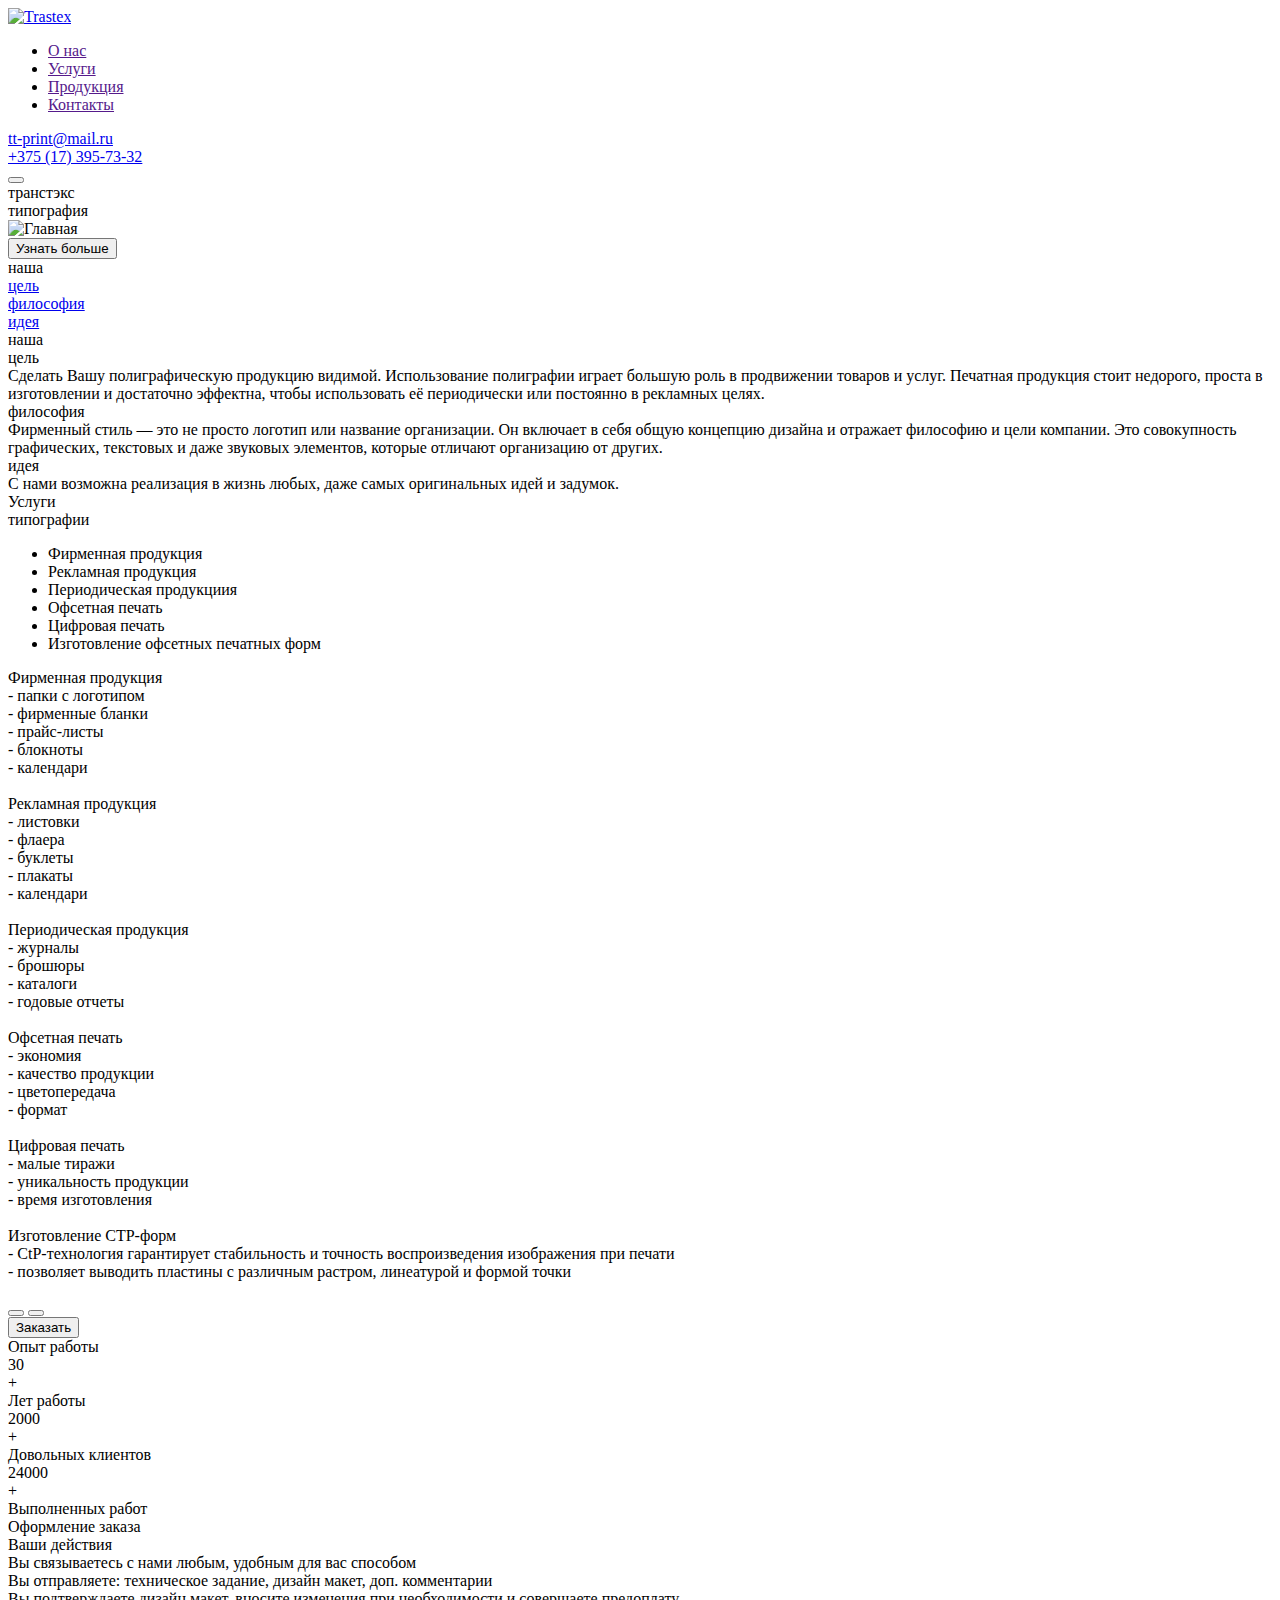
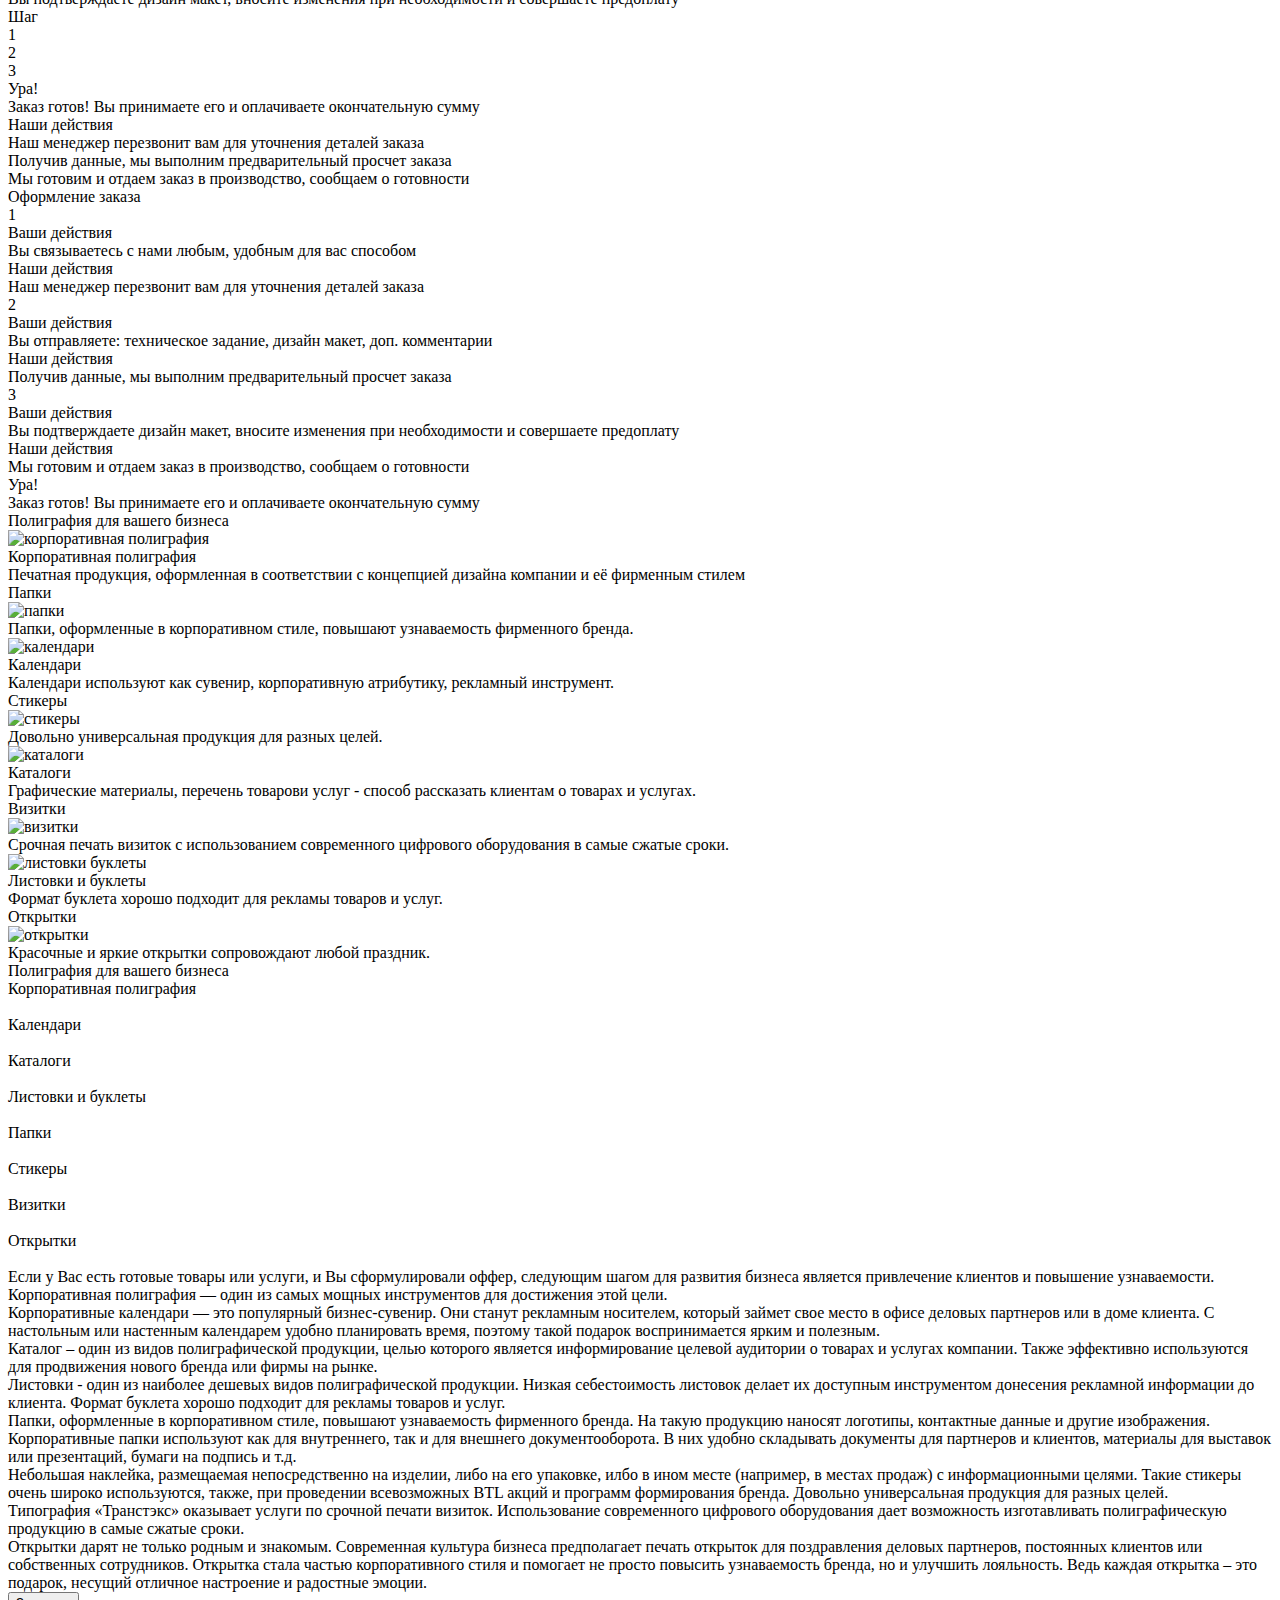
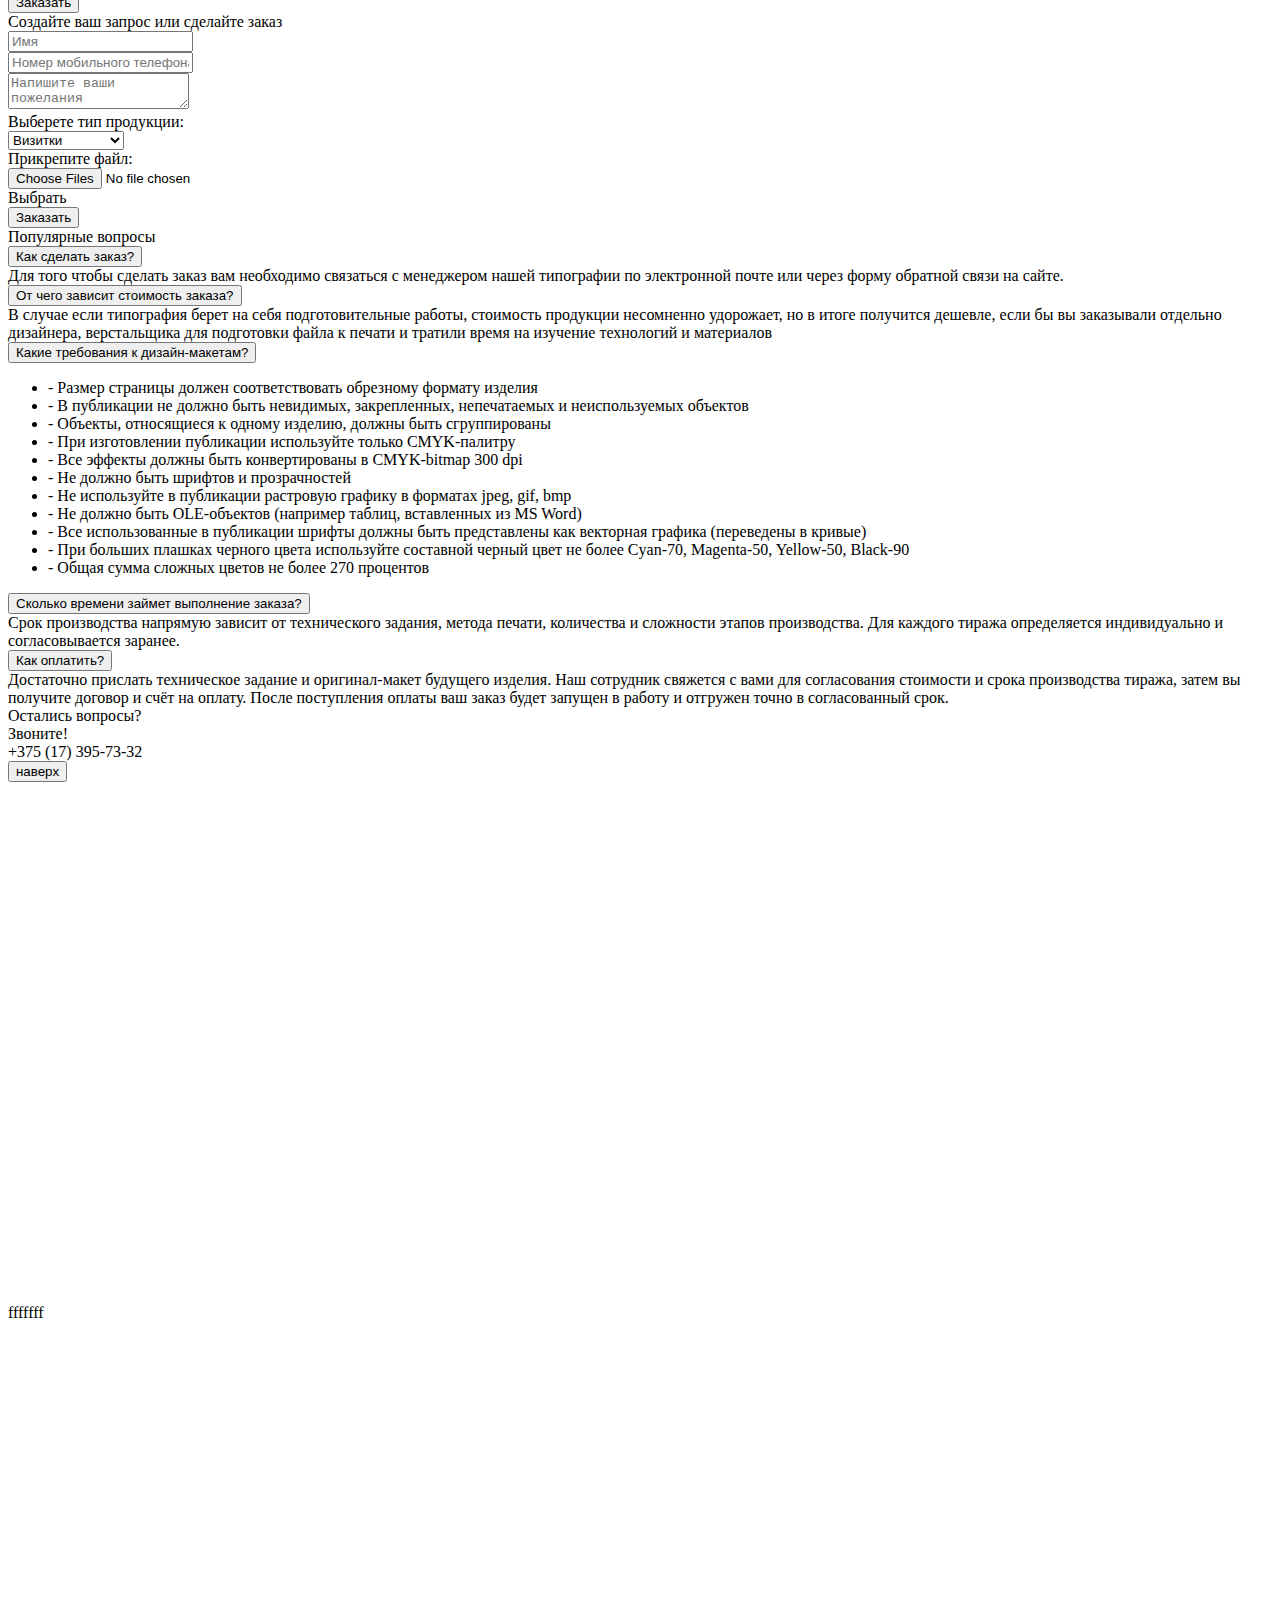
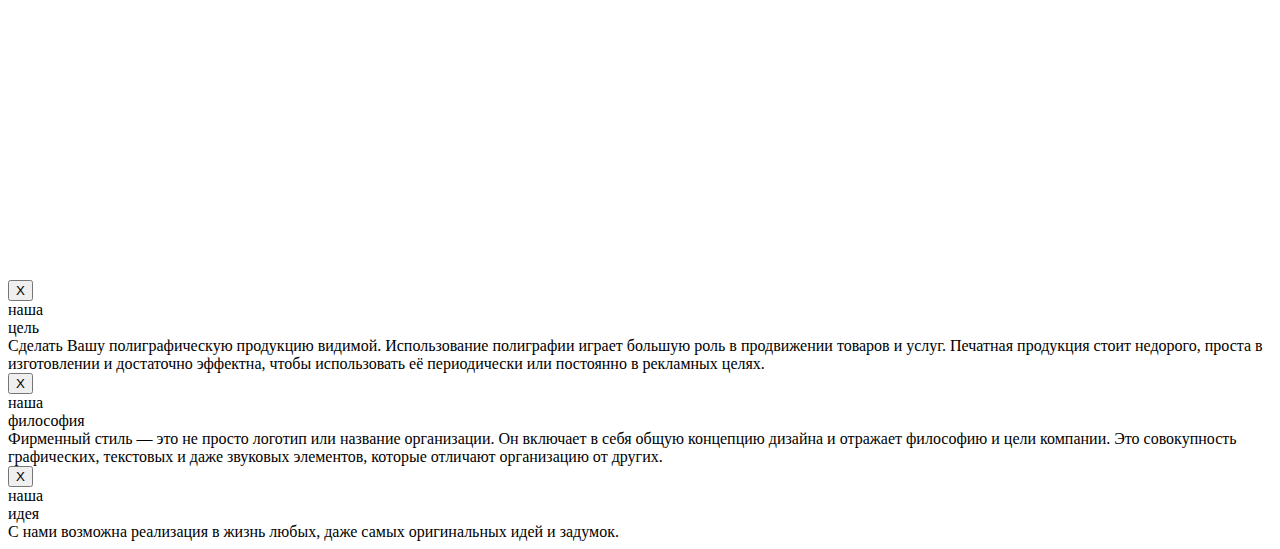
==== commit 328125d2: "Add files via upload" ====
--- a/index.html
+++ b/index.html
@@ -6,7 +6,7 @@
 	<meta charset="UTF-8">
 	<meta name="format-detection" content="telephone=no">
 	<!-- <style>body{opacity: 0;}</style> -->
-	<link rel="stylesheet" href="css/style.min.css?_v=20221128162405">
+	<link rel="stylesheet" href="css/style.min.css?_v=20221128171504">
 	<link rel="shortcut icon" href="favicon.ico">
 	<!-- <meta name="robots" content="noindex, nofollow"> -->
 	<meta name="viewport" content="width=device-width, initial-scale=1.0">
@@ -677,7 +677,7 @@
 
 
 
-	<script src="js/app.min.js?_v=20221128162405"></script>
+	<script src="js/app.min.js?_v=20221128171504"></script>
 </body>
 
 </html>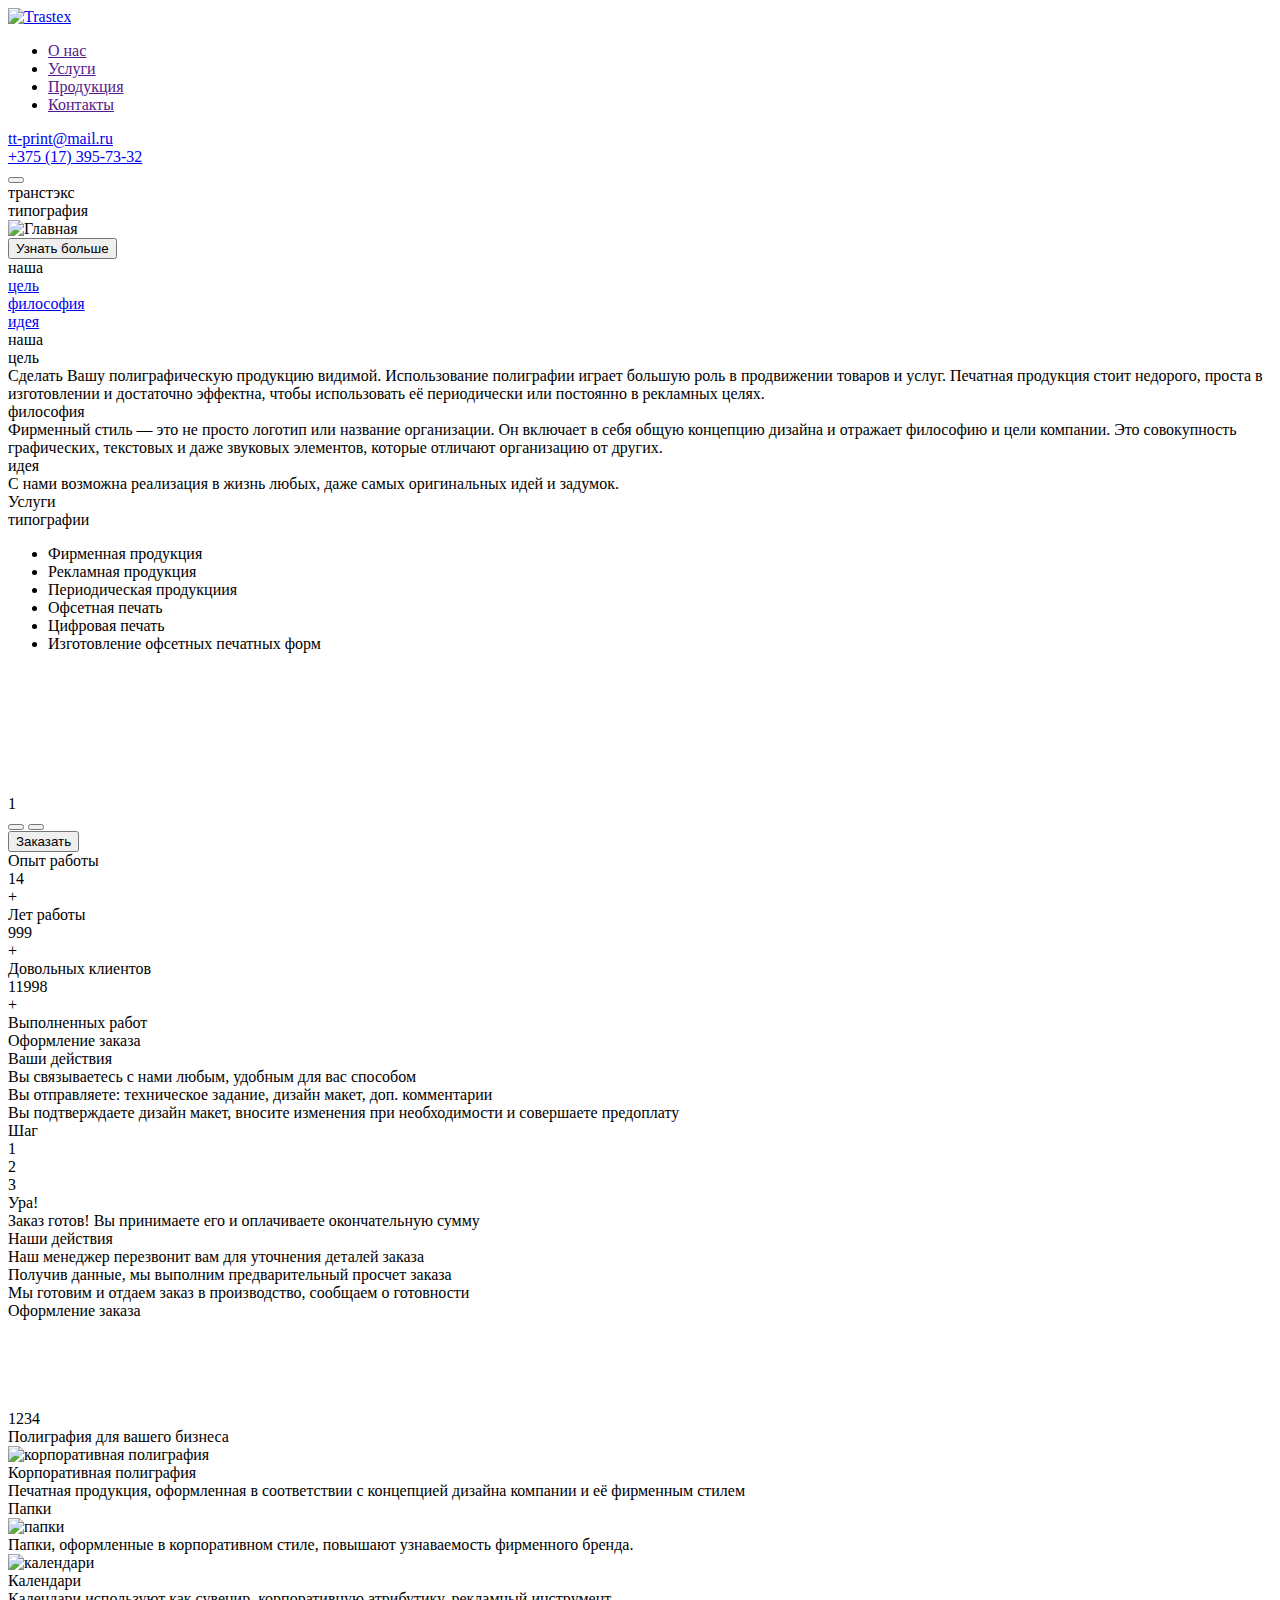
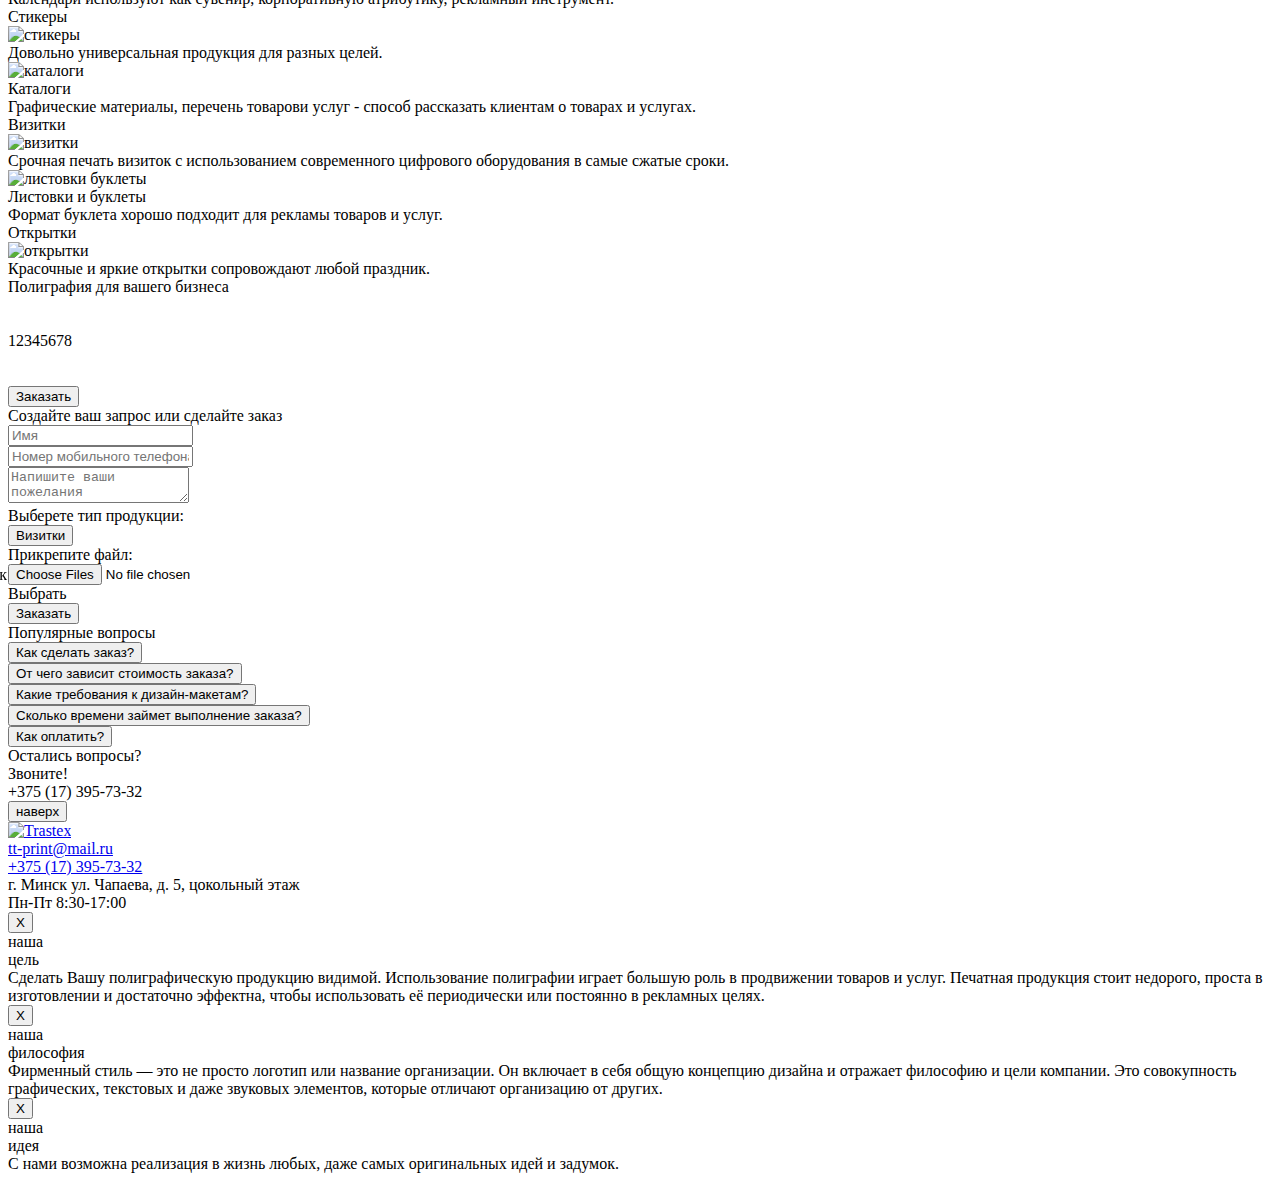
==== commit 5ce0dc8e: "Add files via upload" ====
--- a/index.html
+++ b/index.html
@@ -6,7 +6,7 @@
 	<meta charset="UTF-8">
 	<meta name="format-detection" content="telephone=no">
 	<!-- <style>body{opacity: 0;}</style> -->
-	<link rel="stylesheet" href="css/style.min.css?_v=20221128171504">
+	<link rel="stylesheet" href="css/style.min.css?_v=20221128192401">
 	<link rel="shortcut icon" href="favicon.ico">
 	<!-- <meta name="robots" content="noindex, nofollow"> -->
 	<meta name="viewport" content="width=device-width, initial-scale=1.0">
@@ -503,86 +503,6 @@
 					</div>
 				</section>
 
-				<br>
-				<br>
-				<br>
-				<br>
-				<br>
-				<br>
-				<br>
-				<br>
-				<br>
-				<br>
-				<br>
-				<br>
-				<br>
-				<br>
-				<br>
-				<br>
-				<br>
-				<br>
-				<br>
-				<br>
-				<br>
-				<br>
-				<br>
-				<br>
-				<br>
-				<br>
-				<br>
-				<br>
-				<br>
-
-
-				<section>fffffff</section>
-
-
-				<section class="test">
-					<div class="test__container">
-						<div class="test__square"></div>
-						<br>
-						<br>
-						<br>
-
-						<br>
-						<div class="test__tri"></div>
-
-
-					</div>
-				</section>
-
-
-
-				<br>
-				<br>
-				<br>
-				<br>
-				<br>
-				<br>
-				<br>
-				<br>
-				<br>
-				<br>
-				<br>
-				<br>
-				<br>
-				<br>
-				<br>
-				<br>
-				<br>
-				<br>
-				<br>
-				<br>
-				<br>
-				<br>
-				<br>
-				<br>
-				<br>
-				<br>
-				<br>
-
-
-
 				<!-- <div class="input__wrapper">
 						<input name="file" type="file" id="input__file" class="input input__file" multiple>
 						<label for="input__file" class="input__file-button">
@@ -592,39 +512,27 @@
 
 
 
-
-
-
-
-
-
-
-
-
-
-
-
-
-
-
-
-
-
-
-
-
-
-
-
-
-
-
-
-
 			</div>
 		</main>
 		<footer class="footer">
 			<div class="footer__container">
+				<div class="footer_column">
+					<div><a href="index.html" class="footer__logo"><img src="img/logo.svg" alt="Trastex" class="footer__image"></a></div>
+					<div class="footer_contacts">
+						<div class="footer__contact">
+							<div><a href="mailto:print@mail.ru" class="footer__mail">tt-print@mail.ru</a></div>
+							<div><a href="tel:+375173957332" class="footer__telephone">+375 (17) 395-73-32</a></div>
+						</div>
+						<div class="footer__adresstime">
+							<div class="footer__adress">г. Минск ул. Чапаева, д. 5, цокольный этаж</div>
+							<div class="footer__time">Пн-Пт 8:30-17:00</div>
+						</div>
+					</div>
+					<div class="footer__social">
+						<a href="" class="footer__vk _icon-vk"></a>
+					</div>
+				</div>
+
 			</div>
 		</footer>
 	</div>
@@ -677,7 +585,7 @@
 
 
 
-	<script src="js/app.min.js?_v=20221128171504"></script>
+	<script src="js/app.min.js?_v=20221128192401"></script>
 </body>
 
 </html>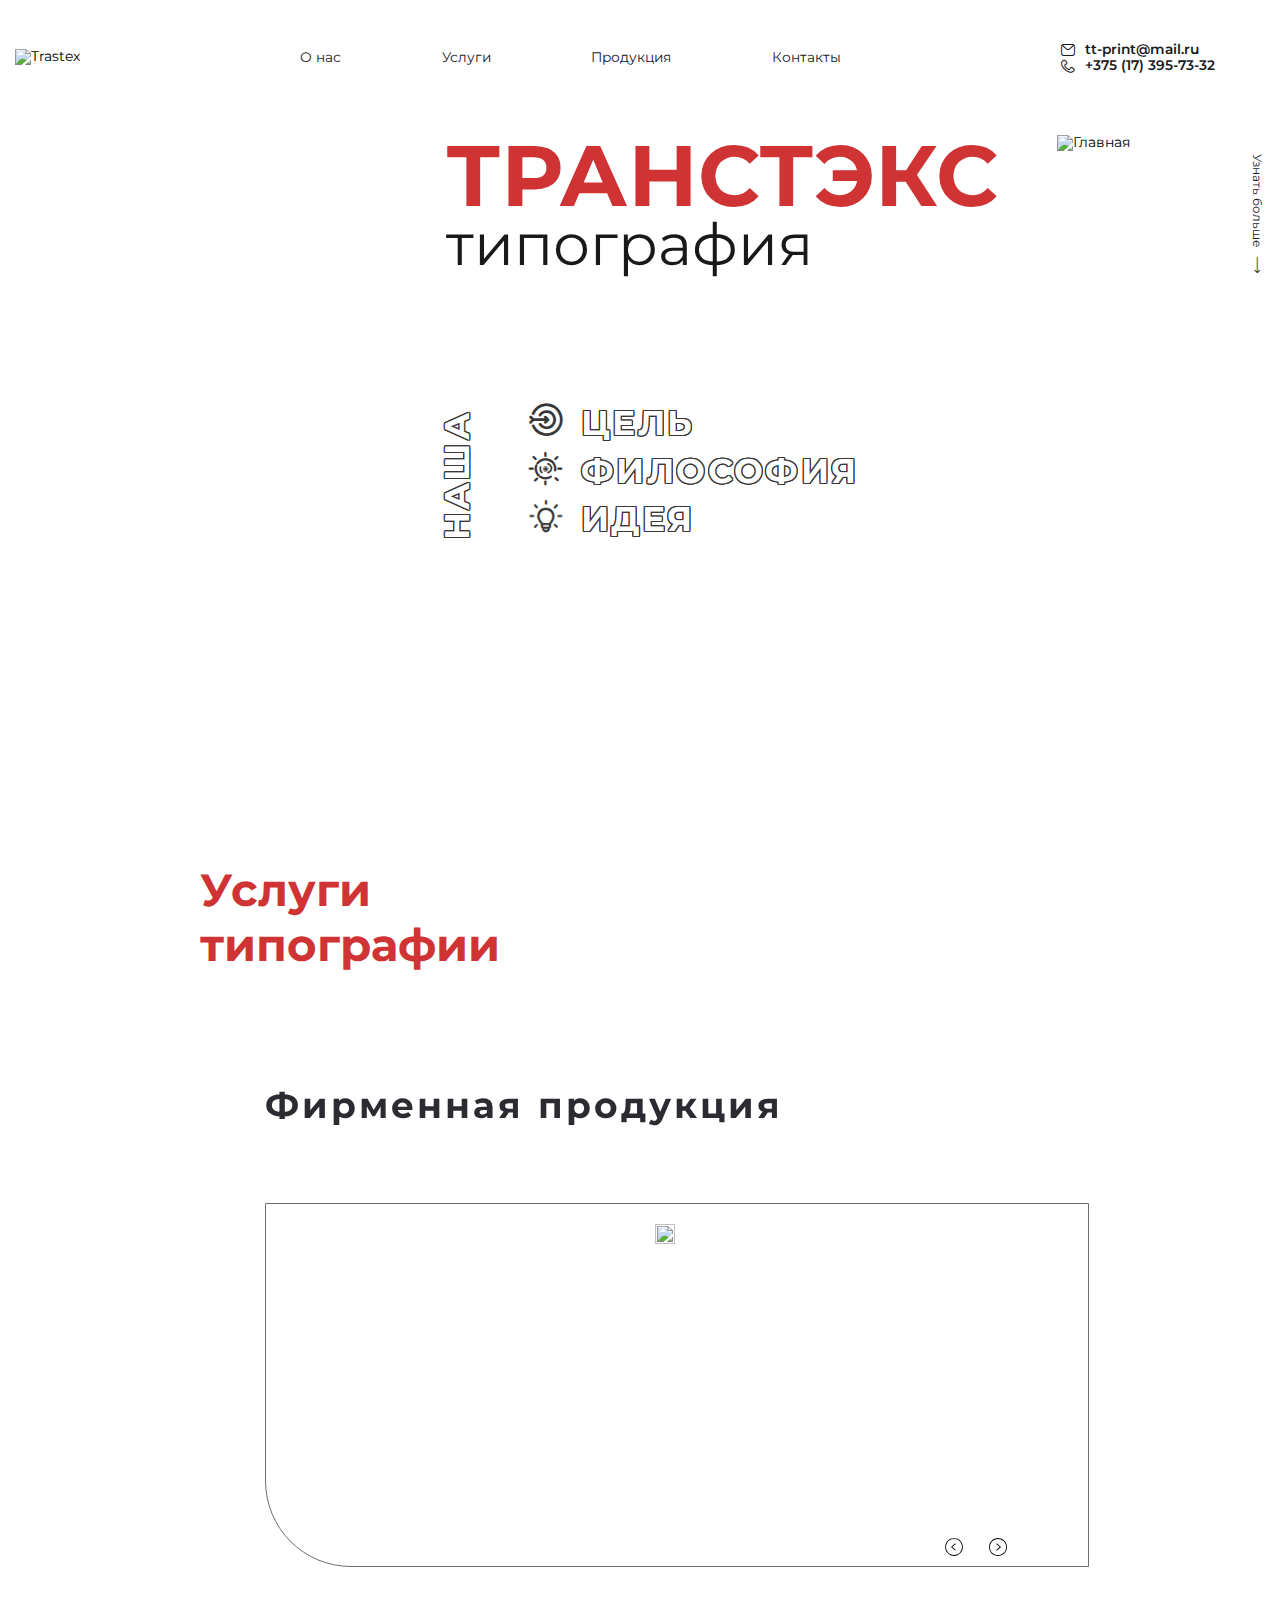
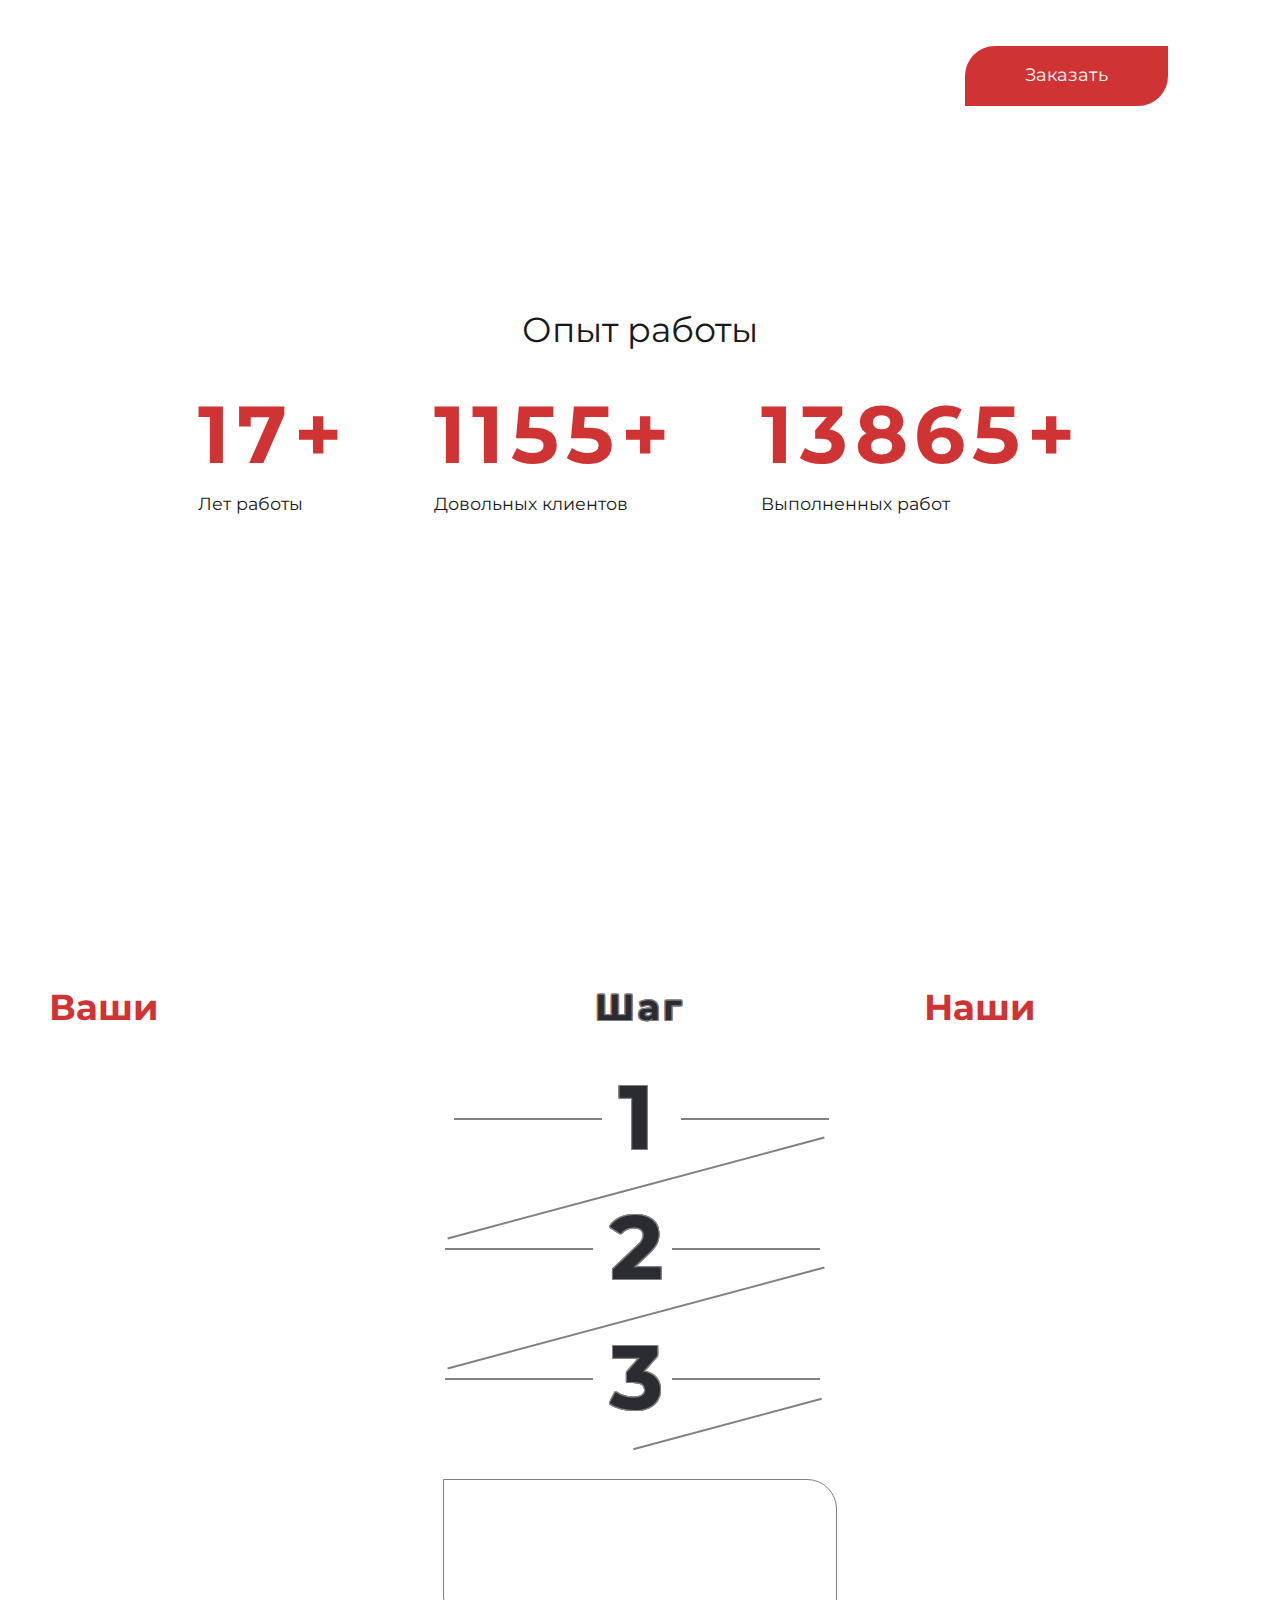
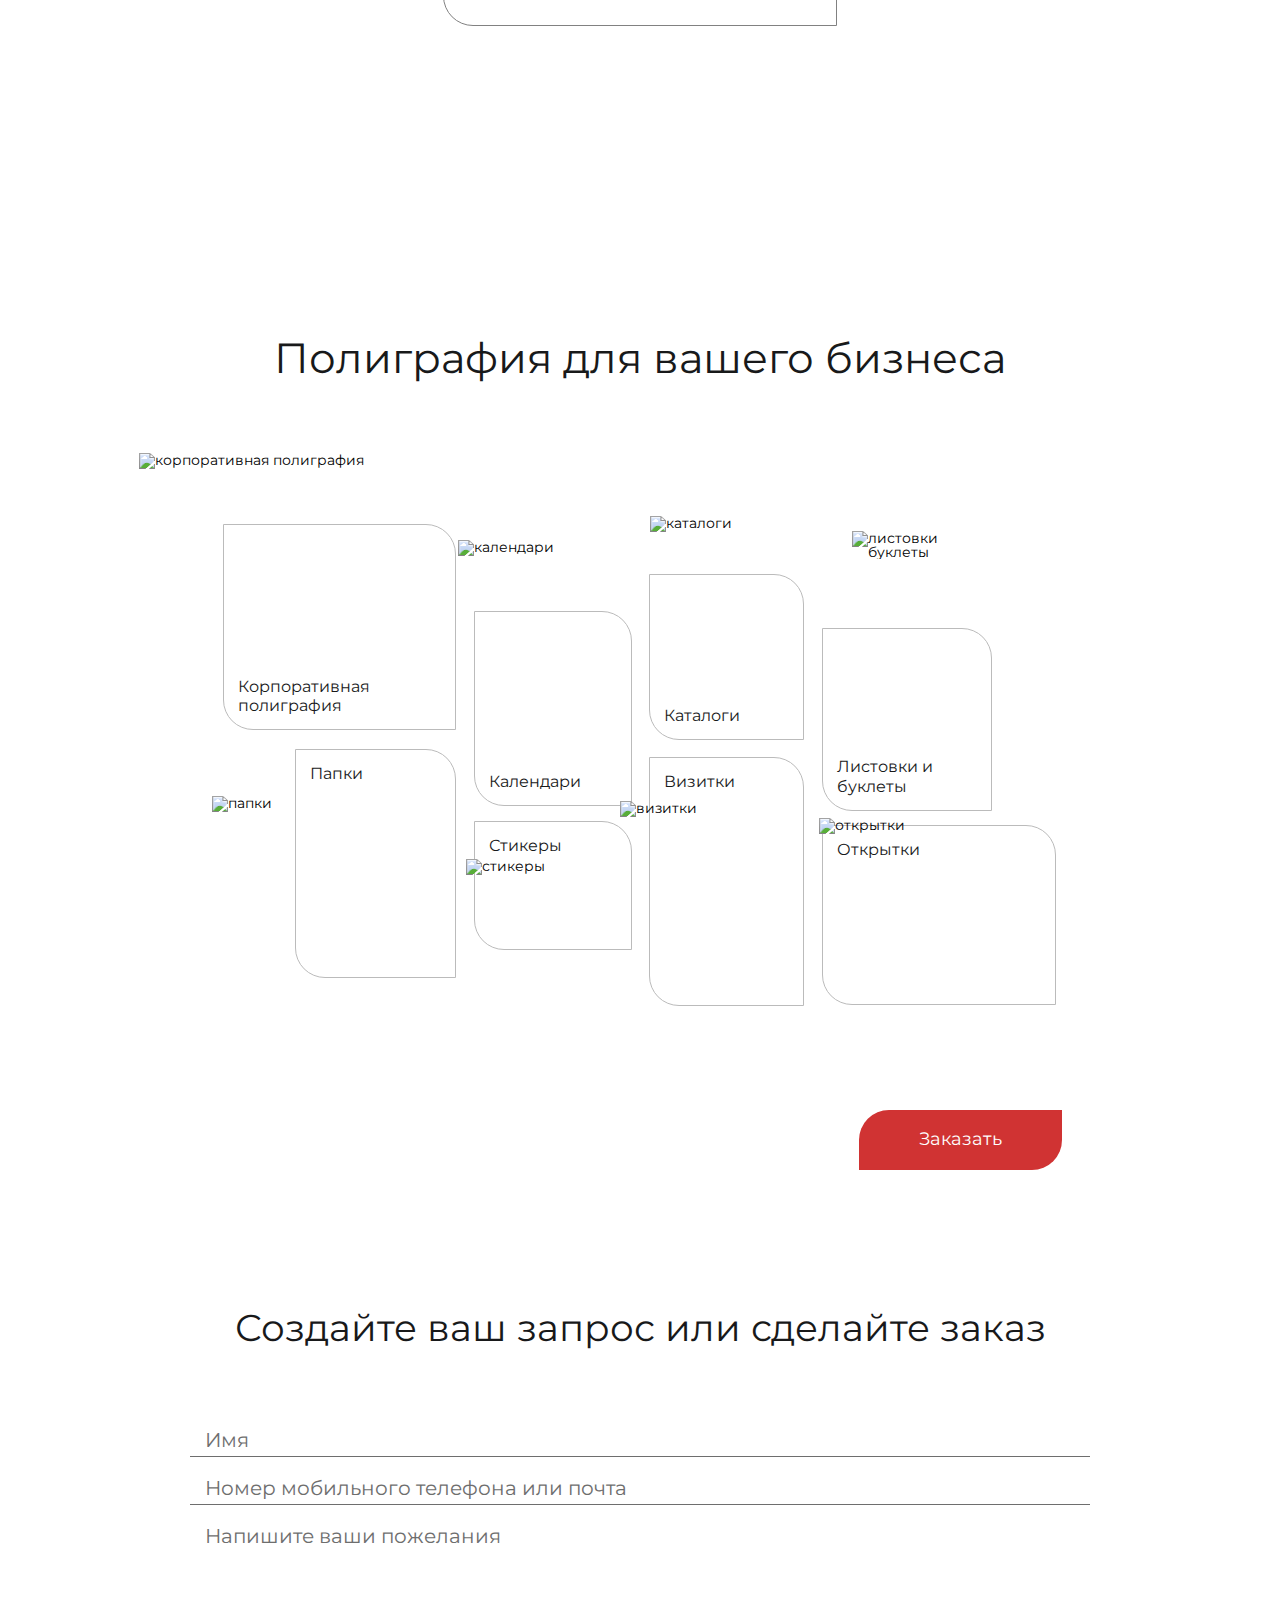
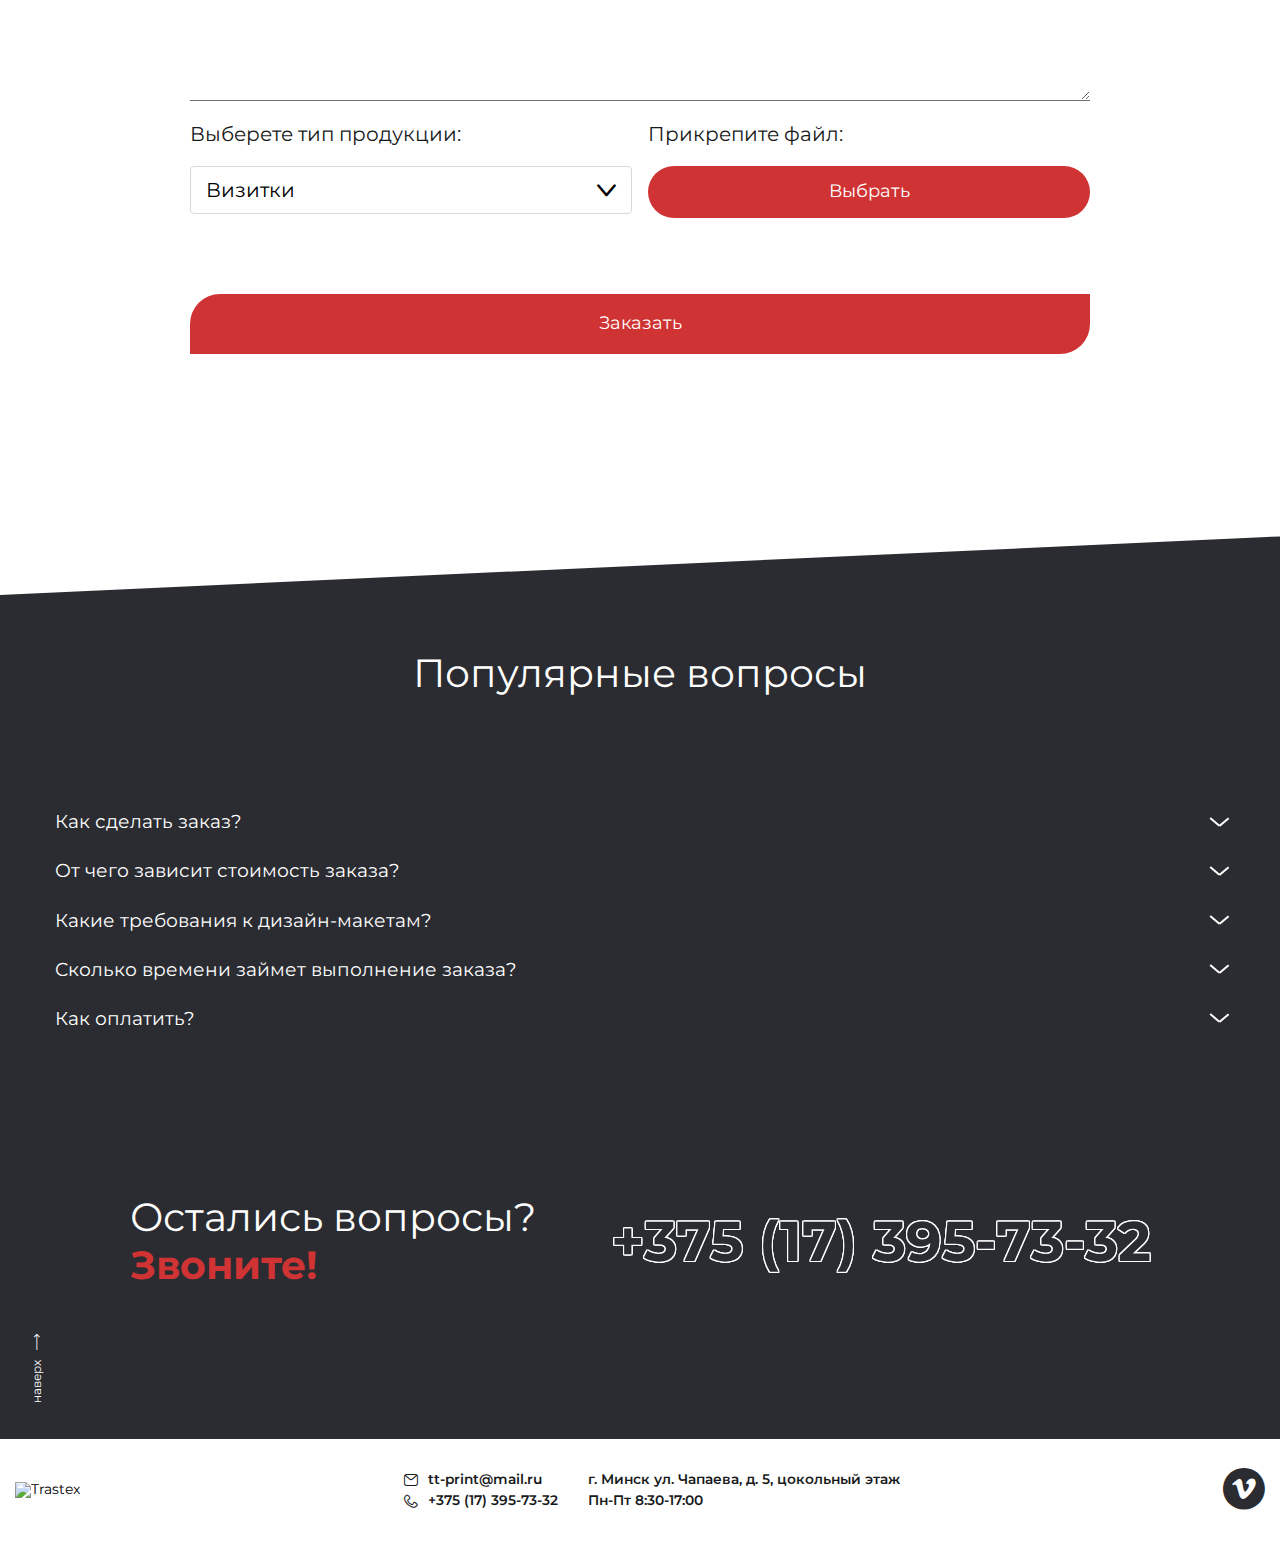
==== commit 895e79bb: "Add files via upload" ====
--- a/index.html
+++ b/index.html
@@ -6,7 +6,7 @@
 	<meta charset="UTF-8">
 	<meta name="format-detection" content="telephone=no">
 	<!-- <style>body{opacity: 0;}</style> -->
-	<link rel="stylesheet" href="css/style.min.css?_v=20221128192401">
+	<link rel="stylesheet" href="css/style.min.css?_v=20221128201003">
 	<link rel="shortcut icon" href="favicon.ico">
 	<!-- <meta name="robots" content="noindex, nofollow"> -->
 	<meta name="viewport" content="width=device-width, initial-scale=1.0">
@@ -16,7 +16,7 @@
 	<div class="wrapper">
 		<header data-scroll="150" data-scroll-show="500" class="header">
 			<div class="header__container">
-				<div class="header_column">
+				<div class="header__column">
 					<div><a href="index.html" class="header__logo"><img src="img/logo.svg" alt="Trastex" class="header__image"></a></div>
 					<div class="header__menu menu">
 						<nav class="menu__body">
@@ -585,7 +585,7 @@
 
 
 
-	<script src="js/app.min.js?_v=20221128192401"></script>
+	<script src="js/app.min.js?_v=20221128201003"></script>
 </body>
 
 </html>--- a/css/style.min.css
+++ b/css/style.min.css
@@ -0,0 +1 @@
+@charset "UTF-8";@font-face{font-family:icons;font-display:swap;src:url(../fonts/icons.woff2) format("woff2"),url(../fonts/icons.woff) format("woff");font-weight:400;font-style:normal}@font-face{font-family:Montserrat;font-display:swap;src:url(../fonts/Montserrat-Bold.woff2) format("woff2"),url(../fonts/Montserrat-Bold.woff) format("woff");font-weight:700;font-style:normal}@font-face{font-family:Montserrat;font-display:swap;src:url(../fonts/Montserrat-Regular.woff2) format("woff2"),url(../fonts/Montserrat-Regular.woff) format("woff");font-weight:400;font-style:normal}@font-face{font-family:Montserrat;font-display:swap;src:url(../fonts/Montserrat-SemiBold.woff2) format("woff2"),url(../fonts/Montserrat-SemiBold.woff) format("woff");font-weight:600;font-style:normal}.footer__mail::before,.footer__telephone::before,.header__mail::before,.header__telephone::before,.item__title-lamp::before,.item__title-philosophy::before,.item__title-target::before,.scroll__text::after,.select__value:after,.spollers__text::after,.swiper-button-next::after,.swiper-button-prev::after,.targets__link-icon1::before,.targets__link-icon2::before,.targets__link-icon3::before,.targetsmobile__title-lamp::before,.targetsmobile__title-philosophy::before,.targetsmobile__title-target::before,[class*=_icon-]:before{font-family:icons;font-style:normal;font-weight:400;font-variant:normal;text-transform:none;line-height:1;-webkit-font-smoothing:antialiased;-moz-osx-font-smoothing:grayscale}[class*=_icon-]:before{display:block}._icon-facebook:before{content:"\e900"}._icon-instagram:before{content:"\e901"}._icon-linkedin:before{content:"\e902"}._icon-vk:before{content:"\e903"}._icon-twitter:before{content:"\e904"}._icon-mail:before{content:"\e905"}._icon-telephone:before{content:"\e906"}._icon-target:before{content:"\e907"}._icon-philosophy:before{content:"\e908"}._icon-lamp:before{content:"\e909"}._icon-arrowbigleft:before{content:"\e90a"}._icon-arrowbigright:before{content:"\e90b"}._icon-arrowbigbottom:before{content:"\e90c"}._icon-arrowbigtop:before{content:"\e90d"}._icon-roundarrowleft:before{content:"\e90e"}._icon-roundarrowright:before{content:"\e90f"}._icon-cursor:before{content:"\e910"}._icon-select:before{content:"\e911"}*{padding:0;margin:0;border:0}*,:after,:before{-webkit-box-sizing:border-box;box-sizing:border-box}body,html{height:100%;min-width:320px}body{color:#000;line-height:1;font-family:Montserrat;font-size:.875rem;-ms-text-size-adjust:100%;-moz-text-size-adjust:100%;-webkit-text-size-adjust:100%;-webkit-font-smoothing:antialiased;-moz-osx-font-smoothing:grayscale}button,input,textarea{font-family:Montserrat;font-size:inherit}button{cursor:pointer;color:inherit;background-color:inherit}a{color:inherit;text-decoration:none}ul li{list-style:none}img{vertical-align:top}h1,h2,h3,h4,h5,h6{font-weight:inherit;font-size:inherit}.lock body{overflow:hidden;-ms-touch-action:none;touch-action:none;-ms-scroll-chaining:none;overscroll-behavior:none}.wrapper{min-height:100%;display:-webkit-box;display:-ms-flexbox;display:flex;-webkit-box-orient:vertical;-webkit-box-direction:normal;-ms-flex-direction:column;flex-direction:column;overflow:hidden}.wrapper>main{-webkit-box-flex:1;-ms-flex:1 1 auto;flex:1 1 auto}.wrapper>*{min-width:0}[class*=__container]{max-width:110rem;margin:0 auto;padding:0 .9375rem}.form__input{background-color:transparent}input[type=email],input[type=tel],input[type=text],textarea{-webkit-appearance:none;-moz-appearance:none;appearance:none}.input{border-radius:0!important;width:100%;display:block;padding:0 20px;border:1px solid #eee}textarea.input{resize:none;padding:0 0}.select{position:relative}.select__body{position:relative}.select__title{color:inherit;text-align:left;border:1px solid #d9d9d9;background-color:rgba(255,255,255,.5);cursor:pointer;width:100%;border-radius:4px;height:3rem}.select__value{display:-webkit-box;display:-ms-flexbox;display:flex;-webkit-box-align:center;-ms-flex-align:center;align-items:center;height:1.875rem;padding:0 .9375rem;gap:.625rem;font-size:1.25rem;line-height:1.55}.select__value>*{-webkit-box-flex:1;-ms-flex:1 1 auto;flex:1 1 auto}.select__value:after{content:"\e911";-ms-flex-item-align:stretch;-ms-grid-row-align:stretch;align-self:stretch;-webkit-box-flex:0;-ms-flex:0 0 10px;flex:0 0 10px;-webkit-transition:all .3s ease 0s;-o-transition:all .3s ease 0s;transition:all .3s ease 0s;display:-webkit-box;display:-ms-flexbox;display:flex;-webkit-box-pack:center;-ms-flex-pack:center;justify-content:center;-webkit-box-align:center;-ms-flex-align:center;align-items:center}._select-open .select__value:after{-webkit-transform:rotate(-180deg);-ms-transform:rotate(-180deg);transform:rotate(-180deg)}.select__value._select-pseudo-label::before{content:attr(data-pseudo-label);opacity:.5}.select__text{-webkit-box-flex:1;-ms-flex:1 1 auto;flex:1 1 auto}.select__input{width:100%;background-color:transparent;height:100%}.select__options{color:#18191a;position:absolute;top:39px;border-radius:0 0 4px 4px;min-width:100%;left:0;background-color:rgba(255,255,255,.5);border-top:0;border:1px solid #d9d9d9;border-top:0;padding:10px 0 5px 0}.select__scroll{overflow-y:auto;overflow-x:hidden;max-height:200px}.select__option{font-size:1.25rem;width:100%;text-align:left;cursor:pointer;padding:5px 15px;color:inherit}.select__option._select-selected{background-color:#eee}.select__row{display:-webkit-inline-box;display:-ms-inline-flexbox;display:inline-flex;-webkit-box-align:center;-ms-flex-align:center;align-items:center}.select._select-open{z-index:5}._select-tag{cursor:pointer}body::after{content:"";background-color:rgba(0,0,0,.5);position:fixed;width:100%;height:100%;top:0;left:0;opacity:0;-webkit-transition:opacity .8s ease 0s;-o-transition:opacity .8s ease 0s;transition:opacity .8s ease 0s;pointer-events:none;z-index:149}.popup-show body::after{opacity:1}.popup{position:fixed;top:0;left:0;bottom:0;right:0;padding:30px 10px;-webkit-transition:visibility .8s ease 0s;-o-transition:visibility .8s ease 0s;transition:visibility .8s ease 0s;visibility:hidden;pointer-events:none}.popup_show{z-index:150;visibility:visible;overflow:auto;pointer-events:auto}.popup_show .popup__content{visibility:visible;-webkit-transform:scale(1);-ms-transform:scale(1);transform:scale(1)}.popup__wrapper{display:-webkit-box;display:-ms-flexbox;display:flex;-webkit-box-orient:vertical;-webkit-box-direction:normal;-ms-flex-direction:column;flex-direction:column;-webkit-box-align:center;-ms-flex-align:center;align-items:center;min-height:100%;-webkit-box-flex:1;-ms-flex:1 1 auto;flex:1 1 auto;width:100%;display:flex;-webkit-box-pack:center;-ms-flex-pack:center;justify-content:center;align-items:center}.popup__content{visibility:hidden;-webkit-transform:scale(0);-ms-transform:scale(0);transform:scale(0);-webkit-transition:-webkit-transform .3s ease 0s;transition:-webkit-transform .3s ease 0s;-o-transition:transform .3s ease 0s;transition:transform .3s ease 0s;transition:transform .3s ease 0s,-webkit-transform .3s ease 0s;background-color:#eee;padding:20px;width:100%;max-width:900px;border-radius:20px}.lock .popup__content{visibility:visible}.popup__close{position:relative;text-align:center;left:100%;-webkit-transform:translate(-100%,0);-ms-transform:translate(-100%,0);transform:translate(-100%,0)}.item{display:-webkit-box;display:-ms-flexbox;display:flex;-webkit-box-pack:center;-ms-flex-pack:center;justify-content:center;padding-top:.9375rem}.item__our{padding-left:1.875rem;-webkit-writing-mode:vertical-lr;-ms-writing-mode:tb-lr;writing-mode:vertical-lr;-webkit-transform:rotate(-180deg);-ms-transform:rotate(-180deg);transform:rotate(-180deg);font-weight:700;font-size:2.8125rem;text-transform:uppercase;line-height:122%;letter-spacing:.07em;color:#eee;text-shadow:0 -1px 0 #383838,0 -1px 0 #383838,0 1px 0 #383838,0 1px 0 #383838,-1px 0 0 #383838,1px 0 0 #383838,-1px 0 0 #383838,1px 0 0 #383838,-1px -1px 0 #383838,1px -1px 0 #383838,-1px 1px 0 #383838,1px 1px 0 #383838,-1px -1px 0 #383838,1px -1px 0 #383838,-1px 1px 0 #383838,1px 1px 0 #383838}.item__title{font-weight:700;font-size:2.8125rem;text-transform:uppercase;line-height:122%;letter-spacing:.07em;color:#d03333;position:relative;padding-bottom:1.25rem}.item__text{font-style:italic;font-weight:500;color:#18191a;font-size:1.125rem}.item__title-target::before{content:"\e907";padding-right:1%;font-size:2.5rem}.item__text-target{line-height:130%}.item__title-philosophy::before{content:"\e908";padding-right:1%;font-weight:700}.item__text-philosophy{line-height:130%}.item__title-lamp::before{content:"\e909";padding-right:1%}.item__text-lamp{line-height:150%}.spollers{display:-ms-grid;display:grid;gap:15px}.spollers__item{font-size:1.25rem}.spollers__title{width:100%;cursor:default;text-align:left;padding:.625rem .9375rem;border-radius:.3125rem;position:relative}._spoller-init .spollers__title{cursor:pointer}._spoller-init .spollers__title::after,._spoller-init .spollers__title::before{content:"";position:absolute;right:10px;top:50%;background-color:#fff;height:2px;width:15px;-webkit-transition:-webkit-transform .5s ease 0s;transition:-webkit-transform .5s ease 0s;-o-transition:transform .5s ease 0s;transition:transform .5s ease 0s;transition:transform .5s ease 0s,-webkit-transform .5s ease 0s}._spoller-init .spollers__title::before{-webkit-transform:translate(-75%,-50%) rotate(40deg);-ms-transform:translate(-75%,-50%) rotate(40deg);transform:translate(-75%,-50%) rotate(40deg)}._spoller-init .spollers__title::after{-webkit-transform:translate(0,-50%) rotate(-40deg);-ms-transform:translate(0,-50%) rotate(-40deg);transform:translate(0,-50%) rotate(-40deg)}._spoller-init .spollers__title._spoller-active::before{-webkit-transform:translateX(-75%) rotate(-40deg);-ms-transform:translateX(-75%) rotate(-40deg);transform:translateX(-75%) rotate(-40deg)}._spoller-init .spollers__title._spoller-active::after{-webkit-transform:rotate(40deg);-ms-transform:rotate(40deg);transform:rotate(40deg)}.spollers__body{padding:1.25rem;border-radius:.3125rem;border:1px solid #eee}[class*=-ibg]{position:relative}[class*=-ibg] img{position:absolute;width:100%;height:100%;top:0;left:0;-o-object-fit:cover;object-fit:cover}[class*=-ibg_contain] img{-o-object-fit:contain;object-fit:contain}.button,.connection__title,.counter__count,.counter__text,.counter__title,.file__button2,.footer_contacts,.form__input,.form__label,.fullscreenblock__text,.fullscreenblock__title,.header_contacts,.item__our,.item__text,.item__title,.list__items,.list__title,.menu__link,.order__item,.order__title,.ordermobile__subtitle,.ordermobile__text,.ordermobile__title,.polygraphy__subtitle,.polygraphy__textactive,.polygraphy__title,.polygraphymobile__text,.polygraphymobile__title,.polygraphymobile_subtittle,.questions__question,.questions__telephone,.questions__title,.scroll__text,.services__slide-text,.services__slide-title,.spollers__body,.spollers__text,.spollers__title,.swiper-pagination,.swiper-pagination-bullet,.swiper-pagination-bullet-active,.swiper-pagination-polygraphymobile .swiper-pagination-bullet,.swiper-pagination-polygraphymobile .swiper-pagination-bullet-active,.targets__link,.targetsmobile__our,.targetsmobile__text,.targetsmobile__title{font-family:Montserrat}.header{background-color:#fff;position:absolute;width:100%;top:0;left:0;z-index:50}.header._header-scroll{position:fixed;top:-200%;background-color:rgba(255,255,255,.8)}.header._header-show{top:0;-webkit-transition:top .3s ease 0s;-o-transition:top .3s ease 0s;transition:top .3s ease 0s}.header__column{display:-webkit-box;display:-ms-flexbox;display:flex;height:150px;-webkit-box-align:center;-ms-flex-align:center;align-items:center}.header._header-show .header__column{height:75px}.header_contacts{position:relative;z-index:2;font-weight:600;font-size:1.125rem;line-height:122%;color:#18191a;padding-right:50px}.header__logo{position:relative;z-index:2}.header__image{max-height:70px}.header__mail{display:block}.header__mail::before{content:"\e905";padding-right:10px;position:relative;top:2px}.header__telephone{display:block}.header__telephone::before{content:"\e906";padding-right:10px;position:relative;top:2px}.menu{-webkit-box-flex:1;-ms-flex:1 1 auto;flex:1 1 auto}.menu__list{display:-webkit-box;display:-ms-flexbox;display:flex;-ms-flex-wrap:wrap;flex-wrap:wrap;-webkit-box-pack:center;-ms-flex-pack:center;justify-content:center}.menu__item:not(:last-child){padding-right:4.8125rem}.menu__link{font-weight:400;font-size:1.125rem;line-height:122%;color:#18191a;padding-left:1.875rem;padding-right:1.875rem}.icon-menu{display:none}.footer_column{display:-webkit-box;display:-ms-flexbox;display:flex;-ms-flex-wrap:wrap;flex-wrap:wrap;-webkit-box-pack:justify;-ms-flex-pack:justify;justify-content:space-between;-webkit-box-align:center;-ms-flex-align:center;align-items:center}.footer_contacts{display:-webkit-box;display:-ms-flexbox;display:flex;-ms-flex-wrap:wrap;flex-wrap:wrap;gap:1.875rem;position:relative;z-index:2;font-weight:600;font-size:1.125rem;line-height:150%;color:#18191a}.footer__container{padding-top:1.875rem;padding-bottom:1.875rem}.footer__logo{position:relative;z-index:2}.footer__image{max-height:70px}.footer__mail{display:block}.footer__mail::before{content:"\e905";padding-right:10px;position:relative;top:2px}.footer__telephone{display:block}.footer__telephone::before{content:"\e906";padding-right:10px;position:relative;top:2px}.footer__vk{font-size:3.125rem;color:#2a2c31}.mainpage__fullscreenblock{padding-top:9.375rem}.fullscreenblock__decor{position:absolute;z-index:-2;width:736px;-o-object-fit:cover;object-fit:cover;background-size:contain;height:842px;background-image:url(../img/decor2.svg);background-repeat:no-repeat;background-position:0 -24px;-webkit-transform:translate(-95px,0);-ms-transform:translate(-95px,0);transform:translate(-95px,0)}.fullscreenblock__line{position:absolute;z-index:-1;width:1049px;height:1314px;background-image:url(../img/linedeocr.svg);background-repeat:no-repeat;background-position:-100px 150px;background-size:contain}.fullscreenblock__content{display:-webkit-box;display:-ms-flexbox;display:flex;-webkit-box-align:stretch;-ms-flex-align:stretch;align-items:stretch;-webkit-box-pack:end;-ms-flex-pack:end;justify-content:flex-end}.fullscreenblock__textblock{-ms-flex-item-align:center;-ms-grid-row-align:center;align-self:center}.fullscreenblock__imageblock{padding-right:4.375rem;padding-left:4.375rem;-webkit-box-flex:0;-ms-flex:0 1 auto;flex:0 1 auto;height:100%}.fullscreenblock__container{position:relative}.fullscreenblock__title{font-weight:700;font-size:7rem;line-height:96.9%;color:#d03333;text-transform:uppercase}.fullscreenblock__text{font-weight:400;font-size:4.75rem;line-height:96.9%;color:#18191a}.fullscreenblock__image{width:100%;min-width:150px;height:100%;-o-object-fit:cover;object-fit:cover}.fullscreenblock__scroll{position:absolute;bottom:0;right:15px}.scroll__text{-webkit-writing-mode:vertical-lr;-ms-writing-mode:tb-lr;writing-mode:vertical-lr;color:#18191a;font-size:.75rem;font-weight:400}.scroll__text::after{content:"\e90c";padding-top:10px;font-size:1rem}.targets{padding-top:8.125rem}.targets__container{position:relative}.targets__content{display:-webkit-box;display:-ms-flexbox;display:flex;-webkit-box-pack:center;-ms-flex-pack:center;justify-content:center}.targets__our{padding-left:3.125rem;-webkit-writing-mode:vertical-lr;-ms-writing-mode:tb-lr;writing-mode:vertical-lr;-webkit-transform:rotate(-180deg);-ms-transform:rotate(-180deg);transform:rotate(-180deg)}.targets__item:not(:last-child){padding-bottom:.375rem}.targets__link{font-weight:700;font-size:2.8125rem;text-transform:uppercase;line-height:122%;letter-spacing:.07em;color:#fff;text-shadow:0 -1px 0 #383838,0 -1px 0 #383838,0 1px 0 #383838,0 1px 0 #383838,-1px 0 0 #383838,1px 0 0 #383838,-1px 0 0 #383838,1px 0 0 #383838,-1px -1px 0 #383838,1px -1px 0 #383838,-1px 1px 0 #383838,1px 1px 0 #383838,-1px -1px 0 #383838,1px -1px 0 #383838,-1px 1px 0 #383838,1px 1px 0 #383838}.targets__link-icon1{position:relative}.targets__link-icon1::before{content:"\e907";color:#383838;text-shadow:none;padding-right:5%}.targets__link-icon2{position:relative}.targets__link-icon2::before{content:"\e908";color:#383838;text-shadow:none;padding-right:5%;font-weight:700}.targets__link-icon3{position:relative}.targets__link-icon3::before{content:"\e909";color:#383838;text-shadow:none;padding-right:5%}.targets__round{position:absolute;z-index:-2;width:346px;-o-object-fit:cover;object-fit:cover;background-size:contain;height:176px;background-image:url(../img/decorround.svg);background-repeat:no-repeat;left:-95px}.targets__symbol{position:absolute;right:-95px;z-index:-2;width:200px;-o-object-fit:cover;object-fit:cover;background-size:contain;height:176px;background-image:url(../img/symbol.svg);background-repeat:no-repeat;background-position:0 0}.targetsmobile__our{padding-bottom:2.8125rem;font-weight:700;font-size:2rem;text-transform:uppercase;line-height:122%;letter-spacing:.07em;color:#fff;text-shadow:0 -1px 0 #383838,0 -1px 0 #383838,0 1px 0 #383838,0 1px 0 #383838,-1px 0 0 #383838,1px 0 0 #383838,-1px 0 0 #383838,1px 0 0 #383838,-1px -1px 0 #383838,1px -1px 0 #383838,-1px 1px 0 #383838,1px 1px 0 #383838,-1px -1px 0 #383838,1px -1px 0 #383838,-1px 1px 0 #383838,1px 1px 0 #383838}.targetsmobile__block:not(:last-child){padding-bottom:1.25rem}.targetsmobile__title{font-weight:700;font-size:2rem;text-transform:uppercase;line-height:122%;letter-spacing:.07em;color:#d03333;position:relative;padding-bottom:.75rem}.targetsmobile__title-target::before{content:"\e907";padding-right:1%;font-size:1.875rem}.targetsmobile__text{font-style:italic;font-weight:500;color:#18191a;font-size:1.125rem;line-height:110%}.targetsmobile__title-philosophy::before{content:"\e908";padding-right:1%;font-weight:700}.targetsmobile__title-lamp::before{content:"\e909";padding-right:1%}.services{position:relative;background-image:url(../img/background1.svg);background-repeat:no-repeat;background-position:bottom center;margin-top:7.5625rem;height:1082px}.services__background1{position:absolute;background-image:url(../img/decor3.svg);background-repeat:no-repeat;height:48.6875rem;width:26.8125rem;z-index:-4;right:-82px;top:-580px}.services__container{position:relative}.services__content{display:-webkit-box;display:-ms-flexbox;display:flex;position:relative}.services__list{-webkit-box-flex:1;-ms-flex:1 0 40%;flex:1 0 40%;padding-top:15.625rem;padding-bottom:4.1875rem;padding-left:11.5625rem}.services__karusel{position:relative;-webkit-box-flex:1;-ms-flex:1 0 60%;flex:1 0 60%;overflow:hidden;z-index:5;padding-left:5px}.services__slider{position:relative}.services__slider::before{content:"";position:absolute;width:824px;height:364px;border:1px solid #6e6e6e;border-radius:0 0 0 86px;bottom:.75rem}.services__wrapper{max-width:1000px;max-height:1000px}.services__slide{padding-top:23.125rem;position:relative;display:-ms-grid;display:grid;-ms-grid-columns:1fr;grid-template-columns:1fr;-ms-grid-rows:88px 364px;grid-template-rows:88px 364px}.services__button{margin-top:4.1875rem;position:relative;left:76%}.services__slide-title{font-weight:800;font-size:2.25rem;line-height:122%;letter-spacing:.085em;color:#2a2c31;text-shadow:0 -1px 0 #fff,0 -1px 0 #fff,0 1px 0 #fff,0 1px 0 #fff,-1px 0 0 #fff,1px 0 0 #fff,-1px 0 0 #fff,1px 0 0 #fff,-1px -1px 0 #fff,1px -1px 0 #fff,-1px 1px 0 #fff,1px 1px 0 #fff,-1px -1px 0 #fff,1px -1px 0 #fff,-1px 1px 0 #fff,1px 1px 0 #fff}.services__slide-text{font-weight:400;font-size:1.25rem;line-height:177.4%;color:#fff;padding-left:3.75rem;-ms-flex-item-align:center;-ms-grid-row-align:center;align-self:center;max-width:44.375rem}.services__slide-imagebox{position:absolute;top:20rem;left:34.375rem;max-width:25rem;max-height:25rem;padding:1.25rem}.services__slide-image{width:100%;height:100%;-o-object-fit:contain;object-fit:contain}.list__title{font-weight:700;font-size:3.125rem;line-height:122%;color:#d03333;padding-bottom:7.5rem;position:relative;z-index:1}.no-webp .list__title::before{background-image:url(../img/backgtitile.png)}.list__title::before{content:"";position:absolute;background-repeat:no-repeat;left:0;height:320px;width:710px;z-index:-1;-webkit-transform:translate(-39%,-28%);-ms-transform:translate(-39%,-28%);transform:translate(-39%,-28%)}.list__items{font-weight:400;font-size:1.25rem;line-height:240%;color:#fff}.swiper-pagination{font-weight:500;font-size:1.125rem;line-height:122%;color:#fff;position:relative;left:706px}.swiper-button-prev{position:relative;bottom:20px;left:680px}.swiper-button-prev::after{content:"\e90e";font-size:1.125rem}.swiper-button-prev:hover{color:#d03333;-webkit-transform:scale(1.2);-ms-transform:scale(1.2);transform:scale(1.2);-webkit-transition:all .3s ease 0s;-o-transition:all .3s ease 0s;transition:all .3s ease 0s}.swiper-button-next{position:relative;bottom:20px;left:702px}.swiper-button-next::after{content:"\e90f";font-size:1.125rem}.button{font-size:1.125rem;line-height:122%;color:#fff;background-color:#d03333;padding-left:3.75rem;padding-right:3.75rem;padding-top:1.1875rem;padding-bottom:1.1875rem;border-radius:30px 0;-webkit-transition:background-color .5s ease 0s;-o-transition:background-color .5s ease 0s;transition:background-color .5s ease 0s}.bold{font-weight:700;-webkit-transition:all .3s ease 0s;-o-transition:all .3s ease 0s;transition:all .3s ease 0s}.counter__container{position:relative}.no-webp .counter__bacgrounddecor{background-image:url(../img/backgroundcounter.png)}.counter__bacgrounddecor{z-index:-1;position:absolute;background-repeat:no-repeat;left:-80px;top:-200px;width:1696px;height:1136px;-webkit-transform:scale(1,1.2);-ms-transform:scale(1,1.2);transform:scale(1,1.2)}.counter__linedecor{z-index:1;position:absolute;background-image:url(../img/linedeocrcounter.svg);background-repeat:no-repeat;left:-82px;top:-20px;width:1822px;height:887px}.counter__content{padding-top:10.3125rem;padding-bottom:10.3125rem}.counter__title{color:#18191a;font-weight:500;font-size:2.625rem;line-height:121%;padding-bottom:2.125rem;text-align:center}.counter__counts{display:-webkit-box;display:-ms-flexbox;display:flex;-webkit-box-pack:center;-ms-flex-pack:center;justify-content:center;position:relative}.counter__block:not(:last-child){padding-right:5.3125rem}.counter__numplus{display:-webkit-box;display:-ms-flexbox;display:flex}.counter__count{color:#d03333;font-weight:700;font-size:6.25rem;line-height:122%;letter-spacing:.085em}.counter__text{color:#18191a;font-weight:400;font-size:1.25rem;line-height:240%}.order__container{position:relative;padding-bottom:206px}.order__background{position:absolute;background-image:url(../img/background1.svg);background-repeat:no-repeat;z-index:-1;height:1086px;width:1988px;left:-5rem}.order__title{padding-top:9.0625rem;padding-bottom:4.6875rem;padding-left:8.75rem;position:relative;font-weight:500;font-size:2.625rem;line-height:121%;color:#fff}.order__text{position:relative;z-index:2;display:-webkit-box;display:-ms-flexbox;display:flex;-webkit-box-pack:center;-ms-flex-pack:center;justify-content:center}.order__leftcolumn{-webkit-box-flex:0;-ms-flex:0 0 394px;flex:0 0 394px;display:-ms-inline-grid;display:inline-grid;-ms-grid-rows:110px 110px 20px 110px 20px 110px 110px 20px;grid-template-rows:110px 110px 20px 110px 20px 110px 110px 20px;justify-items:start;-webkit-box-align:center;-ms-flex-align:center;align-items:center}.order__item{font-weight:400;font-size:1.25rem;line-height:122%;color:#fff;position:relative}.order__centercolumn{-webkit-box-flex:0;-ms-flex:0 0 394px;flex:0 0 394px;display:-ms-inline-grid;display:inline-grid;-ms-grid-rows:110px 110px 20px 110px 20px 110px 110px 20px;grid-template-rows:110px 110px 20px 110px 20px 110px 110px 20px;justify-items:center;-webkit-box-align:center;-ms-flex-align:center;align-items:center}.order__rightcolumn{-webkit-box-flex:0;-ms-flex:0 0 394px;flex:0 0 394px;display:-ms-inline-grid;display:inline-grid;-ms-grid-rows:110px 110px 20px 110px 20px 110px 110px 20px;grid-template-rows:110px 110px 20px 110px 20px 110px 110px 20px;justify-items:end;-webkit-box-align:center;-ms-flex-align:center;align-items:center;text-align:end}.order__item_bold{font-weight:800;font-size:2.25rem;color:#fff}.order__item_red{color:#d03333}.order__item_transparentsmall{font-weight:700;font-size:2.25rem;line-height:122%;letter-spacing:.085em;color:#2a2c31;text-shadow:0 -1px 0 #818181,0 -1px 0 #818181,0 1px 0 #818181,0 1px 0 #818181,-1px 0 0 #818181,1px 0 0 #818181,-1px 0 0 #818181,1px 0 0 #818181,-1px -1px 0 #818181,1px -1px 0 #818181,-1px 1px 0 #818181,1px 1px 0 #818181,-1px -1px 0 #818181,1px -1px 0 #818181,-1px 1px 0 #818181,1px 1px 0 #818181}.order__item_transparent{font-weight:700;font-size:5.625rem;line-height:122%;letter-spacing:.085em;color:#2a2c31;text-shadow:0 -1px 0 #818181,0 -1px 0 #818181,0 1px 0 #818181,0 1px 0 #818181,-1px 0 0 #818181,1px 0 0 #818181,-1px 0 0 #818181,1px 0 0 #818181,-1px -1px 0 #818181,1px -1px 0 #818181,-1px 1px 0 #818181,1px 1px 0 #818181,-1px -1px 0 #818181,1px -1px 0 #818181,-1px 1px 0 #818181,1px 1px 0 #818181}.order__item_transparent::before{content:"";position:absolute;width:148px;border:1px solid #818181;top:55px;left:-165px}.order__item_transparent::after{content:"";position:absolute;width:148px;border:1px solid #818181;top:55px;left:62px}.order__item_line{position:relative}.order__item_line::before{content:"";position:absolute;width:390px;border:1px solid #818181;-webkit-transform-origin:center;-ms-transform-origin:center;transform-origin:center;-webkit-transform:rotate(-15deg);-ms-transform:rotate(-15deg);transform:rotate(-15deg);left:-199px;top:4px}.order__item_padding{padding-top:.75rem;text-align:center}.order__item_padding2{padding-bottom:1.875rem;padding-top:1.875rem;text-align:center}.order__item_border{border:1px solid #818181;border-radius:0 30px}.order__item_linehalf{position:relative}.order__item_linehalf::before{content:"";position:absolute;width:195px;border:1px solid #818181;-webkit-transform-origin:center;-ms-transform-origin:center;transform-origin:center;-webkit-transform:rotate(-15deg);-ms-transform:rotate(-15deg);transform:rotate(-15deg);left:-10px;top:-65px}.ordermobile{overflow:hidden;margin-left:5px;margin-right:5px}.ordermobile__title{padding-top:9.0625rem;padding-bottom:3.5rem;font-weight:500;font-size:1.875rem;line-height:121%;color:#fff}.ordermobile__slider{display:-ms-grid;display:grid;-ms-grid-rows:minmax(295px,420px) 1fr;grid-template-rows:minmax(295px,420px) 1fr;padding-bottom:20px}.ordermobile__wrapper{max-width:767px}.ordermobile__step{padding-bottom:3.125rem;font-weight:700;font-size:2rem;text-align:center;line-height:122%;letter-spacing:.085em;color:#2a2c31;text-shadow:0 -1px 0 #818181,0 -1px 0 #818181,0 1px 0 #818181,0 1px 0 #818181,-1px 0 0 #818181,1px 0 0 #818181,-1px 0 0 #818181,1px 0 0 #818181,-1px -1px 0 #818181,1px -1px 0 #818181,-1px 1px 0 #818181,1px 1px 0 #818181,-1px -1px 0 #818181,1px -1px 0 #818181,-1px 1px 0 #818181,1px 1px 0 #818181}.ordermobile__subtitle{text-align:center;font-weight:800;font-size:1.5625rem;line-height:122%;color:#fff;padding-bottom:1.125rem}.ordermobile__subtitle_red{color:#d03333}.ordermobile__text{text-align:center;font-weight:400;font-size:1.25rem;line-height:122%;color:#fff}.ordermobile__text:not(:last-child){padding-bottom:2.625rem}.ordermobile__line{position:relative}.ordermobile__line::before{content:"";position:absolute;width:100%;border:1px solid #818181;-webkit-transform-origin:center;-ms-transform-origin:center;transform-origin:center;bottom:21px}.swiper-pagination-mobile{padding-top:9.375rem;position:relative;display:-webkit-box;display:-ms-flexbox;display:flex;-webkit-box-pack:center;-ms-flex-pack:center;justify-content:center}.swiper-pagination-bullet{font-weight:400;font-size:.75rem;line-height:122%;color:#6e6e6e}.swiper-pagination-bullet:not(:last-child){padding-right:32px}.swiper-pagination-bullet-active{font-weight:600;font-size:.75rem;line-height:122%;color:#fff;position:relative}.swiper-pagination-bullet-active::after{content:"";position:absolute;border:2px solid #fff;width:20px;bottom:-7px;-webkit-transform:translate(-68%,0);-ms-transform:translate(-68%,0);transform:translate(-68%,0)}.polygraphy__contentpc{padding-top:10.25rem}.polygraphy__title{font-weight:500;font-size:2.625rem;line-height:121%;color:#18191a;text-align:center;padding-bottom:8.75rem}.polygraphy__items{display:-ms-grid;display:grid;-ms-grid-columns:28% 18.9% 18.6% 28%;grid-template-columns:28% 18.9% 18.6% 28%;-ms-grid-rows:1fr;grid-template-rows:1fr;-webkit-column-gap:2.1%;-moz-column-gap:2.1%;column-gap:2.1%;max-width:66.8%;margin:0 auto}.polygraphy__column1{display:-ms-grid;display:grid;height:550px;-ms-grid-rows:45.27% 50.18%;grid-template-rows:45.27% 50.18%;justify-items:end;row-gap:4%}.polygraphy__column2{padding-top:5.4375rem;display:-ms-grid;display:grid;height:550px;-ms-grid-rows:53% 35%;grid-template-rows:53% 35%;justify-items:end;row-gap:4%}.polygraphy__column3{padding-top:3.125rem;display:-ms-grid;display:grid;height:550px;-ms-grid-rows:41% 61.4%;grid-template-rows:41% 61.4%;justify-items:end;row-gap:4%}.polygraphy__column4{padding-top:6.5rem;display:-ms-grid;display:grid;height:550px;-ms-grid-rows:52% 51%;grid-template-rows:52% 51%;justify-items:start;row-gap:4%}.polygraphy__item{border:1px solid #bbb;border-radius:0 30px;max-width:100%;display:-webkit-box;display:-ms-flexbox;display:flex;-webkit-box-orient:vertical;-webkit-box-direction:normal;-ms-flex-direction:column;flex-direction:column;-webkit-box-pack:justify;-ms-flex-pack:justify;justify-content:space-between;position:relative}.polygraphy__textactive{display:none;font-weight:400;font-size:1rem;line-height:121%;color:#18191a;padding-left:1.625rem;padding-right:1.625rem;padding-bottom:1.625rem}.polygraphy__image1{max-width:140%;position:absolute;top:-5.625rem;left:-6.25rem}.polygraphy__image1-position{max-width:90%;z-index:-3;top:0;left:0;-webkit-filter:blur(5px);filter:blur(5px)}.polygraphy__subtitle{font-weight:400;font-size:1rem;line-height:121%;color:#18191a;padding:.875rem}.polygraphy__image2{max-width:130%;position:absolute;top:-5.625rem;left:-1.25rem}.polygraphy__image2-position{max-width:100%;z-index:-3;top:0;left:0;-webkit-filter:blur(5px);filter:blur(5px)}.polygraphy__image3{max-width:122%;position:absolute;top:-5.625rem;left:0}.polygraphy__image3-position{max-width:100%;z-index:-3;top:0;left:0;-webkit-filter:blur(5px);filter:blur(5px)}.polygraphy__image4{max-width:122%;position:absolute;top:-6.875rem;left:2.8125rem}.polygraphy__image4-position{max-width:80%;z-index:-3;top:0;left:1.875rem;-webkit-filter:blur(5px);filter:blur(5px)}.polygraphy__image5{max-width:125%;position:absolute;top:3.125rem;left:-6.25rem}.polygraphy__image5-position{max-width:70%;z-index:-3;top:3.4375rem;left:1.875rem;-webkit-filter:blur(5px);filter:blur(5px)}.polygraphy__image6{max-width:95%;position:absolute;top:2.5rem;left:-.9375rem}.polygraphy__image6-position{max-width:70%;z-index:-3;top:.625rem;left:1.875rem;-webkit-filter:blur(5px);filter:blur(5px)}.polygraphy__image7{max-width:138%;position:absolute;top:3.125rem;left:-2.5rem}.polygraphy__image7-position{max-width:100%;z-index:-3;top:2.1875rem;left:0;-webkit-filter:blur(5px);filter:blur(5px)}.polygraphy__image8{max-width:155%;position:absolute;top:-1.25rem;left:-.625rem}.polygraphy__image8-position{max-width:100%;z-index:-3;top:0;left:0;-webkit-filter:blur(5px);filter:blur(5px)}.polygraphy__button{margin-top:8.125rem;position:relative;left:100%;-webkit-transform:translate(-200%);-ms-transform:translate(-200%);transform:translate(-200%)}.item__item1{width:100%;height:100%}.item__item2{width:100%;height:100%}.item__item3{width:100%;height:100%}.item__item4{width:72.5%;height:100%}.item__item5{width:69%}.item__item6{width:100%;height:100%}.item__item7{width:100%;height:100%}.item__item8{width:100%;height:100%}.polygraphymobile_subtittle{font-weight:400;font-size:1.25rem;line-height:238%;color:#18191a;text-align:center;padding-bottom:2.875rem}.polygraphymobile__title{font-weight:500;font-size:1.875rem;line-height:121%;color:#18191a;text-align:center;padding-bottom:2.875rem;padding-top:3.5rem}.polygraphymobile__slide{display:-webkit-box;display:-ms-flexbox;display:flex;-webkit-box-orient:vertical;-webkit-box-direction:normal;-ms-flex-direction:column;flex-direction:column}.polygraphymobile__imagebox{-ms-flex-item-align:center;-ms-grid-row-align:center;align-self:center;border:1px solid #bbb;border-radius:0 30px;max-width:500px;display:-webkit-box;display:-ms-flexbox;display:flex;-webkit-box-pack:center;-ms-flex-pack:center;justify-content:center}.polygraphymobile__image{max-width:100%;padding:15px}.polygraphymobile__text{font-weight:400;font-size:1rem;line-height:177%;color:#18191a;padding-top:2.5rem;max-width:800px;-ms-flex-item-align:center;-ms-grid-row-align:center;align-self:center;padding-left:15px;padding-right:15px}.swiper-pagination-polygraphymobile{padding-top:1.0625rem;text-align:center}.swiper-pagination-polygraphymobile .swiper-pagination-bullet{font-weight:400;font-size:.75rem;line-height:122%;color:#6e6e6e}.swiper-pagination-polygraphymobile .swiper-pagination-bullet:not(:last-child){padding-right:32px}.swiper-pagination-polygraphymobile .swiper-pagination-bullet-active{font-weight:600;font-size:.75rem;line-height:122%;color:#18191a;position:relative}.swiper-pagination-polygraphymobile .swiper-pagination-bullet-active::after{content:"";position:absolute;border:2px solid #18191a;width:20px;bottom:-7px;-webkit-transform:translate(-68%,0);-ms-transform:translate(-68%,0);transform:translate(-68%,0)}.connection__container{position:relative;padding-bottom:10.625rem}.connection__decor1{position:absolute;background-image:url(../img/formdecor1.svg);background-repeat:no-repeat;background-position:0 0;background-size:contain;height:733px;width:293px;-webkit-transform:translate(-95px,0);-ms-transform:translate(-95px,0);transform:translate(-95px,0)}.connection__decor2{position:absolute;right:0;top:-120px;background-image:url(../img/formdecor2.svg);background-repeat:no-repeat;background-position:0 0;background-size:contain;height:924px;width:233px;-webkit-transform:translate(80px,0);-ms-transform:translate(80px,0);transform:translate(80px,0)}.connection__decor3{position:absolute;right:9%;top:130px;background-image:url(../img/formdecor3.svg);background-repeat:no-repeat;background-position:0 0;background-size:contain;height:1344px;width:141px;-webkit-transform:translate(95px,0);-ms-transform:translate(95px,0);transform:translate(95px,0)}.connection__title{font-weight:500;font-size:2.625rem;line-height:1.2142857143;text-align:center;color:#18191a;margin-top:8.4375rem;margin-bottom:4.6875rem}.form{max-width:900px;margin:0 auto;display:-webkit-box;display:-ms-flexbox;display:flex;-webkit-box-orient:vertical;-webkit-box-direction:normal;-ms-flex-direction:column;flex-direction:column;-webkit-box-pack:center;-ms-flex-pack:center;justify-content:center;gap:1rem}.form *{outline:0}.form__input{width:100%;padding-left:.9375rem;padding-right:.9375rem;border-bottom:1px solid #6e6e6e;font-weight:400;font-size:1.25rem;line-height:1.55}.form__input::-webkit-input-placeholder{color:#6e6e6e}.form__input::-moz-placeholder{color:#6e6e6e}.form__input:-ms-input-placeholder{color:#6e6e6e}.form__input::-ms-input-placeholder{color:#6e6e6e}.form__input::placeholder{color:#6e6e6e}.form__input:focus::-webkit-input-placeholder{color:#18191a}.form__input:focus::-moz-placeholder{color:#18191a}.form__input:focus:-ms-input-placeholder{color:#18191a}.form__input:focus::-ms-input-placeholder{color:#18191a}.form__input:focus::placeholder{color:#18191a}.form textarea.form__input{min-height:11.25rem;resize:vertical}.form__button{margin-top:3.75rem;width:12.5625rem;width:100%}.form__error{color:#d03333;font-size:.75rem;padding:.3125rem 1.5rem 0 1.5rem}.form{position:relative}.form::after{content:"";position:absolute;top:0;left:0;width:100%;height:100%;background:rgba(209,205,205,.9) url(../img/loading.gif) center/50px no-repeat;opacity:0;visibility:hidden;-webkit-transition:all .5s ease 0s;-o-transition:all .5s ease 0s;transition:all .5s ease 0s}.form._sending::after{opacity:1;visibility:visible}.form__item2{-webkit-box-flex:1;-ms-flex:1 1 50%;flex:1 1 50%}.form__label{font-weight:400;font-size:1.25rem;line-height:1.55;color:#18191a;margin-bottom:1rem}.form__files{display:-webkit-box;display:-ms-flexbox;display:flex;gap:1rem}.file{-webkit-box-flex:1;-ms-flex:1 1 50%;flex:1 1 50%}.file__item{position:relative}.file__input{position:absolute;top:0;left:0;width:100%;height:100%;opacity:0;font-size:0;cursor:pointer}.file__button2{display:-webkit-box;display:-ms-flexbox;display:flex;-webkit-box-pack:center;-ms-flex-pack:center;justify-content:center;-webkit-box-align:center;-ms-flex-align:center;align-items:center;max-width:100%;font-size:1.125rem;line-height:122%;color:#fff;background-color:#d03333;padding-left:3.75rem;padding-right:3.75rem;padding-top:.9375rem;padding-bottom:.9375rem;border-radius:30px 30px}.questions{position:relative}.questions__background{background-color:#2a2c31;width:1760px;height:100%;-webkit-transform:scaleX(109.1%);-ms-transform:scaleX(109.1%);transform:scaleX(109.1%);position:absolute;z-index:-2}.questions__background::before{content:"";width:0;height:0;position:relative;left:-2px;border-top:0 solid transparent;border-left:1764px solid #fff;border-bottom:88px solid transparent}.questions__container{position:relative}.questions__decor{position:absolute;background-image:url(../img/questiondecor.svg);z-index:-1;height:320px;width:354px;background-repeat:no-repeat;background-position:0 0;background-size:contain;-webkit-transform:translate(-80px,-20%);-ms-transform:translate(-80px,-20%);transform:translate(-80px,-20%)}.questions__title{font-weight:500;font-size:2.8125rem;line-height:1.2222222222;color:#fff;padding-top:9.6875rem;padding-bottom:6.25rem;text-align:center}.questions__contact{padding-top:9.375rem;padding-bottom:12.5rem;display:-webkit-box;display:-ms-flexbox;display:flex;-ms-flex-wrap:wrap;flex-wrap:wrap;-webkit-box-pack:center;-ms-flex-pack:center;justify-content:center;gap:4.6875rem;-webkit-box-align:center;-ms-flex-align:center;align-items:center}.questions__question{font-weight:400;font-size:2.8125rem;line-height:1.2222222222;color:#fff}.questions__question-red{font-weight:700;color:#d03333}.questions__telephone{font-weight:700;font-size:4.375rem;line-height:1.2142857143;color:#2a2c31;text-shadow:0 -1px 0 #fff,0 -1px 0 #fff,0 1px 0 #fff,0 1px 0 #fff,-1px 0 0 #fff,1px 0 0 #fff,-1px 0 0 #fff,1px 0 0 #fff,-1px -1px 0 #fff,1px -1px 0 #fff,-1px 1px 0 #fff,1px 1px 0 #fff,-1px -1px 0 #fff,1px -1px 0 #fff,-1px 1px 0 #fff,1px 1px 0 #fff}.spollers__item{max-width:75rem;margin:0 auto}.spollers__title{font-weight:400;font-size:1.25rem;line-height:156.9%;color:#fff}.spollers__body{font-weight:400;font-size:1.25rem;line-height:156.9%;color:#fff}.spollers__scroll{position:absolute;bottom:50px;left:15px}.spollers__text{color:#fff;font-size:.75rem;font-weight:400;-webkit-transform:rotate(-90deg);-ms-transform:rotate(-90deg);transform:rotate(-90deg);position:relative}.spollers__text::after{position:absolute;content:"\e90b";padding-top:0;padding-left:10px;font-size:1rem}.test__square{width:400px;border-top:200px solid #2a2c31;border-left:25px solid transparent}.test__tri{width:0;height:0;border-top:0 solid transparent;border-left:500px solid #8a92a5;border-bottom:88px solid transparent}.swiper{overflow:hidden}.swiper-wrapper{width:100%;height:100%;-webkit-box-sizing:content-box;box-sizing:content-box;display:-webkit-box;display:-ms-flexbox;display:flex;position:relative}.swiper-vertical .swiper-wrapper{-webkit-box-orient:vertical;-webkit-box-direction:normal;-ms-flex-direction:column;flex-direction:column}.swiper-autoheight .swiper-wrapper{-webkit-box-align:start;-ms-flex-align:start;align-items:flex-start}.swiper-initialized .swiper-slide{-ms-flex-negative:0;flex-shrink:0}.swiper-android .swiper-slide,.swiper-android .swiper-wrapper{-webkit-transform:translate3d(0,0,0);transform:translate3d(0,0,0)}.swiper-button-lock{display:none!important}@media (min-width:47.99875em){.targetsmobile{display:none}.ordermobile{display:none}}@media (min-width:61.99875em){.targetsmobile{display:none}.ordermobile{display:none}.polygraphymobile{display:none}}@media (min-width:108.125em){.services__background1{top:-36.25rem}}@media (min-width:110em){.mainpage__fullscreenblock{padding-top:9.375rem}.fullscreenblock__imageblock{padding-right:4.375rem}.fullscreenblock__imageblock{padding-left:4.375rem}.targetsmobile{display:none}.ordermobile{display:none}.polygraphy__textactive{font-size:1rem}.polygraphy__textactive{padding-left:1.625rem}.polygraphy__textactive{padding-right:1.625rem}.polygraphy__textactive{padding-bottom:1.625rem}}@media (any-hover:hover) and (min-width:110em){.polygraphy__item:hover .polygraphy__subtitle{font-size:1rem}.polygraphy__item:hover .polygraphy__subtitle{padding:1.625rem}}@media (max-width:110em){.targets__round{left:-45px}.targets__symbol{right:0}.services__content{-webkit-box-orient:vertical;-webkit-box-direction:normal;-ms-flex-direction:column;flex-direction:column}.services__list{padding-top:12.5rem}.services__karusel{-ms-flex-item-align:end;align-self:flex-end}.services__slide{padding-top:0}.services__slide-text{max-width:26.25rem}.services__slide-imagebox{top:7.5rem;left:23.125rem}.list__title{padding-bottom:2.8125rem}.list__items{display:none}.order__title{padding-left:0}}@media (max-width:48em){.header__column{height:4.6875rem}.header_contacts{font-size:.5625rem}.header__image{max-height:1.875rem}.menu__item:not(:last-child){padding-right:1.875rem}.menu__link{font-size:.5625rem}.menu__link{padding-left:.9375rem}.menu__link{padding-right:.9375rem}.footer_contacts{font-size:.5625rem}.footer__image{max-height:1.875rem}.fullscreenblock__decor{width:12.5rem}.fullscreenblock__title{font-size:3.5rem}.fullscreenblock__text{font-size:2.375rem}.targets__link{font-size:1.375rem}.targets__round{height:5.9375rem}.targets__symbol{width:4.375rem}.list__title{font-size:2.5rem}.list__title::before{height:13.75rem}.counter__title{font-size:1.6875rem}.counter__count{font-size:3.75rem}.counter__text{font-size:.9375rem}.order__title{font-size:1.75rem}.order__item{font-size:.875rem}.order__item_bold{font-size:1.5rem}.order__item_transparentsmall{font-size:1.5rem}.order__item_transparent{font-size:3.75rem}.connection__decor1{width:12.5rem}.connection__decor2{width:12.5rem}.connection__decor3{width:6.25rem}}@media (max-width:20em){._spoller-init .spollers__title::after,._spoller-init .spollers__title::before{width:.4375rem}.footer__vk{font-size:1.5625rem}.mainpage__fullscreenblock{padding-top:6.5625rem}.fullscreenblock__imageblock{padding-right:2.1875rem}.fullscreenblock__imageblock{padding-left:2.1875rem}.ordermobile__wrapper{max-width:20rem}.connection__container{padding-bottom:5rem}.connection__decor3{right:7.5rem}.connection__title{font-size:1.75rem}.questions__title{font-size:1.75rem}.questions__contact{padding-bottom:3.125rem}.questions__question{font-size:1.75rem}.questions__telephone{font-size:1.75rem}.spollers__title{font-size:1rem}.spollers__body{font-size:1rem}}@media (max-width:81.25em){.list__title::before{-webkit-transform:translate(-39%,-33%);-ms-transform:translate(-39%,-33%);transform:translate(-39%,-33%)}}@media (max-width:75.125em){.order__leftcolumn{-webkit-box-flex:0;-ms-flex:0 0 320px;flex:0 0 320px}.order__centercolumn{-webkit-box-flex:0;-ms-flex:0 0 320px;flex:0 0 320px}.order__rightcolumn{-webkit-box-flex:0;-ms-flex:0 0 320px;flex:0 0 320px}.order__item_transparent::before{width:120px;left:-137px}.order__item_transparent::after{width:120px}.order__item_line::before{width:330px;left:-165px}.order__item_linehalf::before{width:165px}}@media (max-width:65.625em){.services__karusel{-ms-flex-item-align:start;align-self:flex-start}}@media (max-width:61.9375em){.fullscreenblock__line{width:43.75rem}.polygraphy__column1{height:25rem}.polygraphy__column2{height:25rem}.polygraphy__column3{height:25rem}.polygraphy__column4{height:25rem}.polygraphy__image1{top:-3.75rem}.polygraphy__image1{left:-4.6875rem}.polygraphy__image1-position{top:1.25rem}.polygraphy__image1-position{left:.625rem}.polygraphy__image2{top:-3.75rem}.polygraphy__image2{left:-.9375rem}.polygraphy__image2-position{top:.625rem}.polygraphy__image2-position{left:.0000000625rem}.polygraphy__image3{top:-2.5rem}.polygraphy__image3{left:.0000000625rem}.polygraphy__image3-position{top:.3125rem}.polygraphy__image3-position{left:.0000000625rem}.polygraphy__image4{top:-5.625rem}.polygraphy__image4{left:1.25rem}.polygraphy__image4-position{top:1.25rem}.polygraphy__image4-position{left:1.25rem}.polygraphy__image5{top:2.8125rem}.polygraphy__image5{left:-4.6875rem}.polygraphy__image5-position{top:3.4375rem}.polygraphy__image5-position{left:1.25rem}.polygraphy__image6{top:2.1875rem}.polygraphy__image6{left:-.3125rem}.polygraphy__image6-position{top:.625rem}.polygraphy__image6-position{left:1.25rem}.polygraphy__image7{top:2.5rem}.polygraphy__image7{left:-1.5625rem}.polygraphy__image7-position{top:2.1875rem}.polygraphy__image7-position{left:.0000000625rem}.polygraphy__image8{top:.0000000625rem}.polygraphy__image8{left:.0000000625rem}.polygraphy__image8-position{top:1.25rem}.polygraphy__image8-position{left:.0000000625rem}}@media (max-width:61.99875em){.fullscreenblock__line{background-position:-100px 50px}.services__button{left:72%}.list__title::before{-webkit-transform:translate(-39%,-40%);-ms-transform:translate(-39%,-40%);transform:translate(-39%,-40%);left:-80px}.order__container{padding-bottom:139px}.order__background{height:920px}.order__title{padding-top:10rem}.order__leftcolumn{-webkit-box-flex:0;-ms-flex:0 0 249px;flex:0 0 249px;-ms-grid-rows:90px 90px 20px 90px 20px 90px 90px 20px;grid-template-rows:90px 90px 20px 90px 20px 90px 90px 20px}.order__centercolumn{-webkit-box-flex:0;-ms-flex:0 0 249px;flex:0 0 249px;-ms-grid-rows:90px 90px 20px 90px 20px 90px 90px 20px;grid-template-rows:90px 90px 20px 90px 20px 90px 90px 20px}.order__rightcolumn{-webkit-box-flex:0;-ms-flex:0 0 249px;flex:0 0 249px;-ms-grid-rows:90px 90px 20px 90px 20px 90px 90px 20px;grid-template-rows:90px 90px 20px 90px 20px 90px 90px 20px}.order__item_transparent::before{width:80px;left:-97px}.order__item_transparent::after{width:80px;left:50px}.order__item_line::before{width:240px;left:-120px;top:20px}.order__item_linehalf::before{width:110px;top:-40px;left:0}.polygraphy__contentpc{display:none}.polygraphy__button{margin-top:3.75rem;left:100%;-webkit-transform:translate(-100%);-ms-transform:translate(-100%);transform:translate(-100%)}}@media (max-width:51.875em){.swiper-pagination{left:150px}.swiper-button-prev{left:122px}.swiper-button-next{left:148px}}@media (max-width:47.99875em){.header_contacts{padding-right:20px}.menu__body{position:fixed;overflow:auto;width:100%;height:100%;top:0;left:-100%;-webkit-transition:left .3s ease 0s;-o-transition:left .3s ease 0s;transition:left .3s ease 0s;background-color:#ededed;padding-bottom:1.875rem;padding-right:.9375rem;padding-left:.9375rem}.menu__body::before{content:"";top:-100%;position:fixed;width:100%;left:0;-webkit-transition:top .3s ease 0s;-o-transition:top .3s ease 0s;transition:top .3s ease 0s;background:rgba(237,237,237,.8431372549)}.menu-open .menu__body{left:0}.menu-open .menu__body::before{top:0}.menu__list{-webkit-box-orient:vertical;-webkit-box-direction:normal;-ms-flex-direction:column;flex-direction:column;-webkit-box-align:center;-ms-flex-align:center;align-items:center}.menu__list:not(:last-child){margin-bottom:3.125rem}.menu__item:not(:last-child):not(:last-child){margin-bottom:2.25rem;padding-right:0}.menu__link{font-size:1.75rem}.icon-menu{display:block;position:relative;width:1.875rem;height:1.125rem;cursor:pointer;z-index:5}.icon-menu span,.icon-menu::after,.icon-menu::before{content:"";-webkit-transition:all .3s ease 0s;-o-transition:all .3s ease 0s;transition:all .3s ease 0s;right:0;position:absolute;width:100%;height:.125rem;background-color:#18191a}.icon-menu::before{top:0}.icon-menu::after{bottom:0}.icon-menu span{top:calc(50% - .0625rem)}.menu-open .icon-menu span{width:0}.menu-open .icon-menu::before{top:calc(50% - .0625rem);-webkit-transform:rotate(-45deg);-ms-transform:rotate(-45deg);transform:rotate(-45deg)}.menu-open .icon-menu::after{bottom:calc(50% - .0625rem);-webkit-transform:rotate(45deg);-ms-transform:rotate(45deg);transform:rotate(45deg)}.fullscreenblock__line{background-position:-120px -20px}.fullscreenblock__content{-webkit-box-orient:vertical;-webkit-box-direction:normal;-ms-flex-direction:column;flex-direction:column;gap:70px}.fullscreenblock__title{padding-top:4.375rem}.targets__content{display:none}.targets__round{display:none}.targets__symbol{display:none}.targetsmobile{text-align:center}.services__button{left:68%}.list__title{left:-100px}.counter__bacgrounddecor{-webkit-transform:rotate(90deg) scale(1,1.2);-ms-transform:rotate(90deg) scale(1,1.2);transform:rotate(90deg) scale(1,1.2);left:-510px}.counter__linedecor{left:-470px;top:200px;-webkit-transform:scale(.5,1.5);-ms-transform:scale(.5,1.5);transform:scale(.5,1.5)}.counter__title{padding-bottom:5.3125rem;font-size:2.25rem}.counter__counts{-webkit-box-orient:vertical;-webkit-box-direction:normal;-ms-flex-direction:column;flex-direction:column;-webkit-box-align:center;-ms-flex-align:center;align-items:center}.counter__block{text-align:center}.counter__block:not(:last-child){padding-right:0;padding-bottom:4.6875rem}.counter__count{font-size:4.6875rem}.counter__text{font-size:1.25rem}.order__container{padding-bottom:78px}.order__content{display:none}.form__files{-webkit-box-orient:vertical;-webkit-box-direction:normal;-ms-flex-direction:column;flex-direction:column}}@media (max-width:47.99875em) and (max-width:20em){.menu__body{padding-top:6.5625rem}}@media (max-width:47.99875em) and (max-width:47.99875em){.menu__body::before{height:75px}}@media (max-width:29.375em){.footer_contacts{-webkit-box-orient:vertical;-webkit-box-direction:normal;-ms-flex-direction:column;flex-direction:column;gap:0;-webkit-box-align:center;-ms-flex-align:center;align-items:center}.footer__adresstime{text-align:center}}@media (max-width:29.99875em){.services__button{left:0}}@media (max-width:22.375em){.order__container{padding-bottom:42px}}@media (min-width:48em) and (max-width:108.125em){@supports (font-size:clamp(1.375rem ,0.2273908524rem + 2.3908523909vw ,2.8125rem)){.item__our{font-size:clamp(1.375rem ,.2273908524rem + 2.3908523909vw ,2.8125rem)}}@supports not (font-size:clamp(1.375rem ,0.2273908524rem + 2.3908523909vw ,2.8125rem)){.item__our{font-size:calc(1.375rem + 1.4375 * (100vw - 48rem)/ 60.125)}}@supports (font-size:clamp(1.375rem ,0.2273908524rem + 2.3908523909vw ,2.8125rem)){.item__title{font-size:clamp(1.375rem ,.2273908524rem + 2.3908523909vw ,2.8125rem)}}@supports not (font-size:clamp(1.375rem ,0.2273908524rem + 2.3908523909vw ,2.8125rem)){.item__title{font-size:calc(1.375rem + 1.4375 * (100vw - 48rem)/ 60.125)}}@supports (height:clamp(4.6875rem ,0.9452962578rem + 7.7962577963vw ,9.375rem)){.header__column{height:clamp(4.6875rem ,.9452962578rem + 7.7962577963vw ,9.375rem)}}@supports not (height:clamp(4.6875rem ,0.9452962578rem + 7.7962577963vw ,9.375rem)){.header__column{height:calc(4.6875rem + 4.6875 * (100vw - 48rem)/ 60.125)}}@supports (font-size:clamp(0.5625rem ,0.1134355509rem + 0.9355509356vw ,1.125rem)){.header_contacts{font-size:clamp(.5625rem ,.1134355509rem + .9355509356vw ,1.125rem)}}@supports not (font-size:clamp(0.5625rem ,0.1134355509rem + 0.9355509356vw ,1.125rem)){.header_contacts{font-size:calc(.5625rem + .5625 * (100vw - 48rem)/ 60.125)}}@supports (max-height:clamp(1.875rem ,-0.1208419958rem + 4.158004158vw ,4.375rem)){.header__image{max-height:clamp(1.875rem ,-.1208419958rem + 4.158004158vw ,4.375rem)}}@supports not (max-height:clamp(1.875rem ,-0.1208419958rem + 4.158004158vw ,4.375rem)){.header__image{max-height:calc(1.875rem + 2.5 * (100vw - 48rem)/ 60.125)}}@supports (padding-right:clamp(1.875rem ,-0.4701143451rem + 4.8856548857vw ,4.8125rem)){.menu__item:not(:last-child){padding-right:clamp(1.875rem ,-.4701143451rem + 4.8856548857vw ,4.8125rem)}}@supports not (padding-right:clamp(1.875rem ,-0.4701143451rem + 4.8856548857vw ,4.8125rem)){.menu__item:not(:last-child){padding-right:calc(1.875rem + 2.9375 * (100vw - 48rem)/ 60.125)}}@supports (font-size:clamp(0.5625rem ,0.1134355509rem + 0.9355509356vw ,1.125rem)){.menu__link{font-size:clamp(.5625rem ,.1134355509rem + .9355509356vw ,1.125rem)}}@supports not (font-size:clamp(0.5625rem ,0.1134355509rem + 0.9355509356vw ,1.125rem)){.menu__link{font-size:calc(.5625rem + .5625 * (100vw - 48rem)/ 60.125)}}@supports (padding-left:clamp(0.9375rem ,0.1890592516rem + 1.5592515593vw ,1.875rem)){.menu__link{padding-left:clamp(.9375rem ,.1890592516rem + 1.5592515593vw ,1.875rem)}}@supports not (padding-left:clamp(0.9375rem ,0.1890592516rem + 1.5592515593vw ,1.875rem)){.menu__link{padding-left:calc(.9375rem + .9375 * (100vw - 48rem)/ 60.125)}}@supports (padding-right:clamp(0.9375rem ,0.1890592516rem + 1.5592515593vw ,1.875rem)){.menu__link{padding-right:clamp(.9375rem ,.1890592516rem + 1.5592515593vw ,1.875rem)}}@supports not (padding-right:clamp(0.9375rem ,0.1890592516rem + 1.5592515593vw ,1.875rem)){.menu__link{padding-right:calc(.9375rem + .9375 * (100vw - 48rem)/ 60.125)}}@supports (font-size:clamp(0.5625rem ,0.1134355509rem + 0.9355509356vw ,1.125rem)){.footer_contacts{font-size:clamp(.5625rem ,.1134355509rem + .9355509356vw ,1.125rem)}}@supports not (font-size:clamp(0.5625rem ,0.1134355509rem + 0.9355509356vw ,1.125rem)){.footer_contacts{font-size:calc(.5625rem + .5625 * (100vw - 48rem)/ 60.125)}}@supports (max-height:clamp(1.875rem ,-0.1208419958rem + 4.158004158vw ,4.375rem)){.footer__image{max-height:clamp(1.875rem ,-.1208419958rem + 4.158004158vw ,4.375rem)}}@supports not (max-height:clamp(1.875rem ,-0.1208419958rem + 4.158004158vw ,4.375rem)){.footer__image{max-height:calc(1.875rem + 2.5 * (100vw - 48rem)/ 60.125)}}@supports (font-size:clamp(3.5rem ,0.7058212058rem + 5.8212058212vw ,7rem)){.fullscreenblock__title{font-size:clamp(3.5rem ,.7058212058rem + 5.8212058212vw ,7rem)}}@supports not (font-size:clamp(3.5rem ,0.7058212058rem + 5.8212058212vw ,7rem)){.fullscreenblock__title{font-size:calc(3.5rem + 3.5 * (100vw - 48rem)/ 60.125)}}@supports (font-size:clamp(2.375rem ,0.478950104rem + 3.9501039501vw ,4.75rem)){.fullscreenblock__text{font-size:clamp(2.375rem ,.478950104rem + 3.9501039501vw ,4.75rem)}}@supports not (font-size:clamp(2.375rem ,0.478950104rem + 3.9501039501vw ,4.75rem)){.fullscreenblock__text{font-size:calc(2.375rem + 2.375 * (100vw - 48rem)/ 60.125)}}@supports (font-size:clamp(1.375rem ,0.2273908524rem + 2.3908523909vw ,2.8125rem)){.targets__link{font-size:clamp(1.375rem ,.2273908524rem + 2.3908523909vw ,2.8125rem)}}@supports not (font-size:clamp(1.375rem ,0.2273908524rem + 2.3908523909vw ,2.8125rem)){.targets__link{font-size:calc(1.375rem + 1.4375 * (100vw - 48rem)/ 60.125)}}@supports (height:clamp(5.9375rem ,1.8959199584rem + 8.41995842vw ,11rem)){.targets__round{height:clamp(5.9375rem ,1.8959199584rem + 8.41995842vw ,11rem)}}@supports not (height:clamp(5.9375rem ,1.8959199584rem + 8.41995842vw ,11rem)){.targets__round{height:calc(5.9375rem + 5.0625 * (100vw - 48rem)/ 60.125)}}@supports (width:clamp(4.375rem ,-2.1114864865rem + 13.5135135135vw ,12.5rem)){.targets__symbol{width:clamp(4.375rem ,-2.1114864865rem + 13.5135135135vw ,12.5rem)}}@supports not (width:clamp(4.375rem ,-2.1114864865rem + 13.5135135135vw ,12.5rem)){.targets__symbol{width:calc(4.375rem + 8.125 * (100vw - 48rem)/ 60.125)}}}@media (min-width:20em) and (max-width:110em){@supports (width:clamp(0.4375rem ,0.3263888889rem + 0.5555555556vw ,0.9375rem)){._spoller-init .spollers__title::after,._spoller-init .spollers__title::before{width:clamp(.4375rem ,.3263888889rem + .5555555556vw ,.9375rem)}}@supports not (width:clamp(0.4375rem ,0.3263888889rem + 0.5555555556vw ,0.9375rem)){._spoller-init .spollers__title::after,._spoller-init .spollers__title::before{width:calc(.4375rem + .5 * (100vw - 20rem)/ 90)}}@supports (font-size:clamp(1.5625rem ,1.2152777778rem + 1.7361111111vw ,3.125rem)){.footer__vk{font-size:clamp(1.5625rem ,1.2152777778rem + 1.7361111111vw ,3.125rem)}}@supports not (font-size:clamp(1.5625rem ,1.2152777778rem + 1.7361111111vw ,3.125rem)){.footer__vk{font-size:calc(1.5625rem + 1.5625 * (100vw - 20rem)/ 90)}}@supports (padding-top:clamp(6.5625rem ,5.9375rem + 3.125vw ,9.375rem)){.mainpage__fullscreenblock{padding-top:clamp(6.5625rem ,5.9375rem + 3.125vw ,9.375rem)}}@supports not (padding-top:clamp(6.5625rem ,5.9375rem + 3.125vw ,9.375rem)){.mainpage__fullscreenblock{padding-top:calc(6.5625rem + 2.8125 * (100vw - 20rem)/ 90)}}@supports (padding-right:clamp(2.1875rem ,1.7013888889rem + 2.4305555556vw ,4.375rem)){.fullscreenblock__imageblock{padding-right:clamp(2.1875rem ,1.7013888889rem + 2.4305555556vw ,4.375rem)}}@supports not (padding-right:clamp(2.1875rem ,1.7013888889rem + 2.4305555556vw ,4.375rem)){.fullscreenblock__imageblock{padding-right:calc(2.1875rem + 2.1875 * (100vw - 20rem)/ 90)}}@supports (padding-left:clamp(2.1875rem ,1.7013888889rem + 2.4305555556vw ,4.375rem)){.fullscreenblock__imageblock{padding-left:clamp(2.1875rem ,1.7013888889rem + 2.4305555556vw ,4.375rem)}}@supports not (padding-left:clamp(2.1875rem ,1.7013888889rem + 2.4305555556vw ,4.375rem)){.fullscreenblock__imageblock{padding-left:calc(2.1875rem + 2.1875 * (100vw - 20rem)/ 90)}}@supports (padding-bottom:clamp(5rem ,3.75rem + 6.25vw ,10.625rem)){.connection__container{padding-bottom:clamp(5rem ,3.75rem + 6.25vw ,10.625rem)}}@supports not (padding-bottom:clamp(5rem ,3.75rem + 6.25vw ,10.625rem)){.connection__container{padding-bottom:calc(5rem + 5.625 * (100vw - 20rem)/ 90)}}@supports (right:clamp(7.5rem ,7.0833333333rem + 2.0833333333vw ,9.375rem)){.connection__decor3{right:clamp(7.5rem ,7.0833333333rem + 2.0833333333vw ,9.375rem)}}@supports not (right:clamp(7.5rem ,7.0833333333rem + 2.0833333333vw ,9.375rem)){.connection__decor3{right:calc(7.5rem + 1.875 * (100vw - 20rem)/ 90)}}@supports (font-size:clamp(1.75rem ,1.5555555556rem + 0.9722222222vw ,2.625rem)){.connection__title{font-size:clamp(1.75rem ,1.5555555556rem + .9722222222vw ,2.625rem)}}@supports not (font-size:clamp(1.75rem ,1.5555555556rem + 0.9722222222vw ,2.625rem)){.connection__title{font-size:calc(1.75rem + .875 * (100vw - 20rem)/ 90)}}@supports (font-size:clamp(1.75rem ,1.5138888889rem + 1.1805555556vw ,2.8125rem)){.questions__title{font-size:clamp(1.75rem ,1.5138888889rem + 1.1805555556vw ,2.8125rem)}}@supports not (font-size:clamp(1.75rem ,1.5138888889rem + 1.1805555556vw ,2.8125rem)){.questions__title{font-size:calc(1.75rem + 1.0625 * (100vw - 20rem)/ 90)}}@supports (padding-bottom:clamp(3.125rem ,1.0416666667rem + 10.4166666667vw ,12.5rem)){.questions__contact{padding-bottom:clamp(3.125rem ,1.0416666667rem + 10.4166666667vw ,12.5rem)}}@supports not (padding-bottom:clamp(3.125rem ,1.0416666667rem + 10.4166666667vw ,12.5rem)){.questions__contact{padding-bottom:calc(3.125rem + 9.375 * (100vw - 20rem)/ 90)}}@supports (font-size:clamp(1.75rem ,1.5138888889rem + 1.1805555556vw ,2.8125rem)){.questions__question{font-size:clamp(1.75rem ,1.5138888889rem + 1.1805555556vw ,2.8125rem)}}@supports not (font-size:clamp(1.75rem ,1.5138888889rem + 1.1805555556vw ,2.8125rem)){.questions__question{font-size:calc(1.75rem + 1.0625 * (100vw - 20rem)/ 90)}}@supports (font-size:clamp(1.75rem ,1.1666666667rem + 2.9166666667vw ,4.375rem)){.questions__telephone{font-size:clamp(1.75rem ,1.1666666667rem + 2.9166666667vw ,4.375rem)}}@supports not (font-size:clamp(1.75rem ,1.1666666667rem + 2.9166666667vw ,4.375rem)){.questions__telephone{font-size:calc(1.75rem + 2.625 * (100vw - 20rem)/ 90)}}@supports (font-size:clamp(1rem ,0.9444444444rem + 0.2777777778vw ,1.25rem)){.spollers__title{font-size:clamp(1rem ,.9444444444rem + .2777777778vw ,1.25rem)}}@supports not (font-size:clamp(1rem ,0.9444444444rem + 0.2777777778vw ,1.25rem)){.spollers__title{font-size:calc(1rem + .25 * (100vw - 20rem)/ 90)}}@supports (font-size:clamp(1rem ,0.9444444444rem + 0.2777777778vw ,1.25rem)){.spollers__body{font-size:clamp(1rem ,.9444444444rem + .2777777778vw ,1.25rem)}}@supports not (font-size:clamp(1rem ,0.9444444444rem + 0.2777777778vw ,1.25rem)){.spollers__body{font-size:calc(1rem + .25 * (100vw - 20rem)/ 90)}}}@media (max-width:47.99875em) and (min-width:110em){.menu__body{padding-top:11.25rem}}@media (max-width:47.99875em) and (min-width:20em) and (max-width:110em){@supports (padding-top:clamp(6.5625rem ,5.5208333333rem + 5.2083333333vw ,11.25rem)){.menu__body{padding-top:clamp(6.5625rem ,5.5208333333rem + 5.2083333333vw ,11.25rem)}}@supports not (padding-top:clamp(6.5625rem ,5.5208333333rem + 5.2083333333vw ,11.25rem)){.menu__body{padding-top:calc(6.5625rem + 4.6875 * (100vw - 20rem)/ 90)}}}@media (min-width:48em) and (max-width:85.625em){@supports (width:clamp(12.5rem ,-30.2375415282rem + 89.0365448505vw ,46rem)){.fullscreenblock__decor{width:clamp(12.5rem ,-30.2375415282rem + 89.0365448505vw ,46rem)}}@supports not (width:clamp(12.5rem ,-30.2375415282rem + 89.0365448505vw ,46rem)){.fullscreenblock__decor{width:calc(12.5rem + 33.5 * (100vw - 48rem)/ 37.625)}}@supports (width:clamp(12.5rem ,5.084717608rem + 15.4485049834vw ,18.3125rem)){.connection__decor1{width:clamp(12.5rem ,5.084717608rem + 15.4485049834vw ,18.3125rem)}}@supports not (width:clamp(12.5rem ,5.084717608rem + 15.4485049834vw ,18.3125rem)){.connection__decor1{width:calc(12.5rem + 5.8125 * (100vw - 48rem)/ 37.625)}}@supports (width:clamp(12.5rem ,9.8687707641rem + 5.4817275748vw ,14.5625rem)){.connection__decor2{width:clamp(12.5rem ,9.8687707641rem + 5.4817275748vw ,14.5625rem)}}@supports not (width:clamp(12.5rem ,9.8687707641rem + 5.4817275748vw ,14.5625rem)){.connection__decor2{width:calc(12.5rem + 2.0625 * (100vw - 48rem)/ 37.625)}}@supports (width:clamp(6.25rem ,2.98089701rem + 6.8106312292vw ,8.8125rem)){.connection__decor3{width:clamp(6.25rem ,2.98089701rem + 6.8106312292vw ,8.8125rem)}}@supports not (width:clamp(6.25rem ,2.98089701rem + 6.8106312292vw ,8.8125rem)){.connection__decor3{width:calc(6.25rem + 2.5625 * (100vw - 48rem)/ 37.625)}}}@media (min-width:61.9375em) and (max-width:85.625em){@supports (width:clamp(43.75rem ,-13.2847955145rem + 92.0844327177vw ,65.5625rem)){.fullscreenblock__line{width:clamp(43.75rem ,-13.2847955145rem + 92.0844327177vw ,65.5625rem)}}@supports not (width:clamp(43.75rem ,-13.2847955145rem + 92.0844327177vw ,65.5625rem)){.fullscreenblock__line{width:calc(43.75rem + 21.8125 * (100vw - 61.9375rem)/ 23.6875)}}}@media (min-width:20em) and (max-width:108.125em){@supports (top:clamp(-36.25rem ,-32.7992021277rem + -3.1914893617vw ,-33.4375rem)){.services__background1{top:clamp(-36.25rem ,-32.7992021277rem + -3.1914893617vw ,-33.4375rem)}}@supports not (top:clamp(-36.25rem ,-32.7992021277rem + -3.1914893617vw ,-33.4375rem)){.services__background1{top:calc(-33.4375rem + -2.8125 * (100vw - 20rem)/ 88.125)}}}@media (min-width:48em) and (max-width:110em){@supports (font-size:clamp(2.5rem ,2.0161290323rem + 1.0080645161vw ,3.125rem)){.list__title{font-size:clamp(2.5rem ,2.0161290323rem + 1.0080645161vw ,3.125rem)}}@supports not (font-size:clamp(2.5rem ,2.0161290323rem + 1.0080645161vw ,3.125rem)){.list__title{font-size:calc(2.5rem + .625 * (100vw - 48rem)/ 62)}}@supports (height:clamp(13.75rem ,8.9112903226rem + 10.0806451613vw ,20rem)){.list__title::before{height:clamp(13.75rem ,8.9112903226rem + 10.0806451613vw ,20rem)}}@supports not (height:clamp(13.75rem ,8.9112903226rem + 10.0806451613vw ,20rem)){.list__title::before{height:calc(13.75rem + 6.25 * (100vw - 48rem)/ 62)}}@supports (font-size:clamp(1.6875rem ,0.9616935484rem + 1.5120967742vw ,2.625rem)){.counter__title{font-size:clamp(1.6875rem ,.9616935484rem + 1.5120967742vw ,2.625rem)}}@supports not (font-size:clamp(1.6875rem ,0.9616935484rem + 1.5120967742vw ,2.625rem)){.counter__title{font-size:calc(1.6875rem + .9375 * (100vw - 48rem)/ 62)}}@supports (font-size:clamp(3.75rem ,1.814516129rem + 4.0322580645vw ,6.25rem)){.counter__count{font-size:clamp(3.75rem ,1.814516129rem + 4.0322580645vw ,6.25rem)}}@supports not (font-size:clamp(3.75rem ,1.814516129rem + 4.0322580645vw ,6.25rem)){.counter__count{font-size:calc(3.75rem + 2.5 * (100vw - 48rem)/ 62)}}@supports (font-size:clamp(0.9375rem ,0.6955645161rem + 0.5040322581vw ,1.25rem)){.counter__text{font-size:clamp(.9375rem ,.6955645161rem + .5040322581vw ,1.25rem)}}@supports not (font-size:clamp(0.9375rem ,0.6955645161rem + 0.5040322581vw ,1.25rem)){.counter__text{font-size:calc(.9375rem + .3125 * (100vw - 48rem)/ 62)}}@supports (font-size:clamp(1.75rem ,1.0725806452rem + 1.4112903226vw ,2.625rem)){.order__title{font-size:clamp(1.75rem ,1.0725806452rem + 1.4112903226vw ,2.625rem)}}@supports not (font-size:clamp(1.75rem ,1.0725806452rem + 1.4112903226vw ,2.625rem)){.order__title{font-size:calc(1.75rem + .875 * (100vw - 48rem)/ 62)}}}@media (min-width:48em) and (max-width:75.125em){@supports (font-size:clamp(0.875rem ,0.21140553rem + 1.3824884793vw ,1.25rem)){.order__item{font-size:clamp(.875rem ,.21140553rem + 1.3824884793vw ,1.25rem)}}@supports not (font-size:clamp(0.875rem ,0.21140553rem + 1.3824884793vw ,1.25rem)){.order__item{font-size:calc(.875rem + .375 * (100vw - 48rem)/ 27.125)}}@supports (font-size:clamp(1.5rem ,0.1728110599rem + 2.7649769585vw ,2.25rem)){.order__item_bold{font-size:clamp(1.5rem ,.1728110599rem + 2.7649769585vw ,2.25rem)}}@supports not (font-size:clamp(1.5rem ,0.1728110599rem + 2.7649769585vw ,2.25rem)){.order__item_bold{font-size:calc(1.5rem + .75 * (100vw - 48rem)/ 27.125)}}@supports (font-size:clamp(1.5rem ,0.1728110599rem + 2.7649769585vw ,2.25rem)){.order__item_transparentsmall{font-size:clamp(1.5rem ,.1728110599rem + 2.7649769585vw ,2.25rem)}}@supports not (font-size:clamp(1.5rem ,0.1728110599rem + 2.7649769585vw ,2.25rem)){.order__item_transparentsmall{font-size:calc(1.5rem + .75 * (100vw - 48rem)/ 27.125)}}@supports (font-size:clamp(3.75rem ,0.4320276498rem + 6.9124423963vw ,5.625rem)){.order__item_transparent{font-size:clamp(3.75rem ,.4320276498rem + 6.9124423963vw ,5.625rem)}}@supports not (font-size:clamp(3.75rem ,0.4320276498rem + 6.9124423963vw ,5.625rem)){.order__item_transparent{font-size:calc(3.75rem + 1.875 * (100vw - 48rem)/ 27.125)}}}@media (min-width:20em) and (max-width:47.9375em){@supports (max-width:clamp(20rem ,0.0000000625rem + 100vw ,47.9375rem)){.ordermobile__wrapper{max-width:clamp(20rem ,.0000000625rem + 100vw ,47.9375rem)}}@supports not (max-width:clamp(20rem ,0.0000000625rem + 100vw ,47.9375rem)){.ordermobile__wrapper{max-width:calc(20rem + 27.9375 * (100vw - 20rem)/ 27.9375)}}}@media (min-width:61.9375em) and (max-width:110em){@supports (height:clamp(25rem ,12.9185630689rem + 19.5058517555vw ,34.375rem)){.polygraphy__column1{height:clamp(25rem ,12.9185630689rem + 19.5058517555vw ,34.375rem)}}@supports not (height:clamp(25rem ,12.9185630689rem + 19.5058517555vw ,34.375rem)){.polygraphy__column1{height:calc(25rem + 9.375 * (100vw - 61.9375rem)/ 48.0625)}}@supports (height:clamp(25rem ,12.9185630689rem + 19.5058517555vw ,34.375rem)){.polygraphy__column2{height:clamp(25rem ,12.9185630689rem + 19.5058517555vw ,34.375rem)}}@supports not (height:clamp(25rem ,12.9185630689rem + 19.5058517555vw ,34.375rem)){.polygraphy__column2{height:calc(25rem + 9.375 * (100vw - 61.9375rem)/ 48.0625)}}@supports (height:clamp(25rem ,12.9185630689rem + 19.5058517555vw ,34.375rem)){.polygraphy__column3{height:clamp(25rem ,12.9185630689rem + 19.5058517555vw ,34.375rem)}}@supports not (height:clamp(25rem ,12.9185630689rem + 19.5058517555vw ,34.375rem)){.polygraphy__column3{height:calc(25rem + 9.375 * (100vw - 61.9375rem)/ 48.0625)}}@supports (height:clamp(25rem ,12.9185630689rem + 19.5058517555vw ,34.375rem)){.polygraphy__column4{height:clamp(25rem ,12.9185630689rem + 19.5058517555vw ,34.375rem)}}@supports not (height:clamp(25rem ,12.9185630689rem + 19.5058517555vw ,34.375rem)){.polygraphy__column4{height:calc(25rem + 9.375 * (100vw - 61.9375rem)/ 48.0625)}}@supports (font-size:clamp(0.5rem ,-0.144343303rem + 1.0403120936vw ,1rem)){.polygraphy__textactive{font-size:clamp(.5rem ,-.144343303rem + 1.0403120936vw ,1rem)}}@supports not (font-size:clamp(0.5rem ,-0.144343303rem + 1.0403120936vw ,1rem)){.polygraphy__textactive{font-size:calc(.5rem + .5 * (100vw - 61.9375rem)/ 48.0625)}}@supports (padding-left:clamp(0.8125rem ,-0.2345578674rem + 1.6905071521vw ,1.625rem)){.polygraphy__textactive{padding-left:clamp(.8125rem ,-.2345578674rem + 1.6905071521vw ,1.625rem)}}@supports not (padding-left:clamp(0.8125rem ,-0.2345578674rem + 1.6905071521vw ,1.625rem)){.polygraphy__textactive{padding-left:calc(.8125rem + .8125 * (100vw - 61.9375rem)/ 48.0625)}}@supports (padding-right:clamp(0.8125rem ,-0.2345578674rem + 1.6905071521vw ,1.625rem)){.polygraphy__textactive{padding-right:clamp(.8125rem ,-.2345578674rem + 1.6905071521vw ,1.625rem)}}@supports not (padding-right:clamp(0.8125rem ,-0.2345578674rem + 1.6905071521vw ,1.625rem)){.polygraphy__textactive{padding-right:calc(.8125rem + .8125 * (100vw - 61.9375rem)/ 48.0625)}}@supports (padding-bottom:clamp(0.8125rem ,-0.2345578674rem + 1.6905071521vw ,1.625rem)){.polygraphy__textactive{padding-bottom:clamp(.8125rem ,-.2345578674rem + 1.6905071521vw ,1.625rem)}}@supports not (padding-bottom:clamp(0.8125rem ,-0.2345578674rem + 1.6905071521vw ,1.625rem)){.polygraphy__textactive{padding-bottom:calc(.8125rem + .8125 * (100vw - 61.9375rem)/ 48.0625)}}@supports (top:clamp(-5.625rem ,-1.3337126138rem + -3.9011703511vw ,-3.75rem)){.polygraphy__image1{top:clamp(-5.625rem ,-1.3337126138rem + -3.9011703511vw ,-3.75rem)}}@supports not (top:clamp(-5.625rem ,-1.3337126138rem + -3.9011703511vw ,-3.75rem)){.polygraphy__image1{top:calc(-3.75rem + -1.875 * (100vw - 61.9375rem)/ 48.0625)}}@supports (left:clamp(-6.25rem ,-2.6739271782rem + -3.2509752926vw ,-4.6875rem)){.polygraphy__image1{left:clamp(-6.25rem ,-2.6739271782rem + -3.2509752926vw ,-4.6875rem)}}@supports not (left:clamp(-6.25rem ,-2.6739271782rem + -3.2509752926vw ,-4.6875rem)){.polygraphy__image1{left:calc(-4.6875rem + -1.5625 * (100vw - 61.9375rem)/ 48.0625)}}@supports (top:clamp(0.0000000625rem ,2.8608581769rem + -2.600780104vw ,1.25rem)){.polygraphy__image1-position{top:clamp(.0000000625rem ,2.8608581769rem + -2.600780104vw ,1.25rem)}}@supports not (top:clamp(0.0000000625rem ,2.8608581769rem + -2.600780104vw ,1.25rem)){.polygraphy__image1-position{top:calc(1.25rem + -1.2499999375 * (100vw - 61.9375rem)/ 48.0625)}}@supports (left:clamp(0.0000000625rem ,1.4304290482rem + -1.300389987vw ,0.625rem)){.polygraphy__image1-position{left:clamp(.0000000625rem ,1.4304290482rem + -1.300389987vw ,.625rem)}}@supports not (left:clamp(0.0000000625rem ,1.4304290482rem + -1.300389987vw ,0.625rem)){.polygraphy__image1-position{left:calc(.625rem + -.6249999375 * (100vw - 61.9375rem)/ 48.0625)}}@supports (top:clamp(-5.625rem ,-1.3337126138rem + -3.9011703511vw ,-3.75rem)){.polygraphy__image2{top:clamp(-5.625rem ,-1.3337126138rem + -3.9011703511vw ,-3.75rem)}}@supports not (top:clamp(-5.625rem ,-1.3337126138rem + -3.9011703511vw ,-3.75rem)){.polygraphy__image2{top:calc(-3.75rem + -1.875 * (100vw - 61.9375rem)/ 48.0625)}}@supports (left:clamp(-1.25rem ,-0.5347854356rem + -0.6501950585vw ,-0.9375rem)){.polygraphy__image2{left:clamp(-1.25rem ,-.5347854356rem + -.6501950585vw ,-.9375rem)}}@supports not (left:clamp(-1.25rem ,-0.5347854356rem + -0.6501950585vw ,-0.9375rem)){.polygraphy__image2{left:calc(-.9375rem + -.3125 * (100vw - 61.9375rem)/ 48.0625)}}@supports (top:clamp(0.0000000625rem ,1.4304290482rem + -1.300389987vw ,0.625rem)){.polygraphy__image2-position{top:clamp(.0000000625rem ,1.4304290482rem + -1.300389987vw ,.625rem)}}@supports not (top:clamp(0.0000000625rem ,1.4304290482rem + -1.300389987vw ,0.625rem)){.polygraphy__image2-position{top:calc(.625rem + -.6249999375 * (100vw - 61.9375rem)/ 48.0625)}}@supports (left:clamp(0.0000000625rem ,0.0000000625rem + 0vw ,0.0000000625rem)){.polygraphy__image2-position{left:clamp(.0000000625rem ,.0000000625rem + 0 ,.0000000625rem)}}@supports not (left:clamp(0.0000000625rem ,0.0000000625rem + 0vw ,0.0000000625rem)){.polygraphy__image2-position{left:calc(.0000000625rem + 0 * (100vw - 61.9375rem)/ 48.0625)}}@supports (top:clamp(-5.625rem ,1.5271456437rem + -6.5019505852vw ,-2.5rem)){.polygraphy__image3{top:clamp(-5.625rem ,1.5271456437rem + -6.5019505852vw ,-2.5rem)}}@supports not (top:clamp(-5.625rem ,1.5271456437rem + -6.5019505852vw ,-2.5rem)){.polygraphy__image3{top:calc(-2.5rem + -3.125 * (100vw - 61.9375rem)/ 48.0625)}}@supports (left:clamp(0.0000000625rem ,0.0000000625rem + 0vw ,0.0000000625rem)){.polygraphy__image3{left:clamp(.0000000625rem ,.0000000625rem + 0 ,.0000000625rem)}}@supports not (left:clamp(0.0000000625rem ,0.0000000625rem + 0vw ,0.0000000625rem)){.polygraphy__image3{left:calc(.0000000625rem + 0 * (100vw - 61.9375rem)/ 48.0625)}}@supports (top:clamp(0.0000000625rem ,0.7152144838rem + -0.6501949285vw ,0.3125rem)){.polygraphy__image3-position{top:clamp(.0000000625rem ,.7152144838rem + -.6501949285vw ,.3125rem)}}@supports not (top:clamp(0.0000000625rem ,0.7152144838rem + -0.6501949285vw ,0.3125rem)){.polygraphy__image3-position{top:calc(.3125rem + -.3124999375 * (100vw - 61.9375rem)/ 48.0625)}}@supports (left:clamp(0.0000000625rem ,0.0000000625rem + 0vw ,0.0000000625rem)){.polygraphy__image3-position{left:clamp(.0000000625rem ,.0000000625rem + 0 ,.0000000625rem)}}@supports not (left:clamp(0.0000000625rem ,0.0000000625rem + 0vw ,0.0000000625rem)){.polygraphy__image3-position{left:calc(.0000000625rem + 0 * (100vw - 61.9375rem)/ 48.0625)}}@supports (top:clamp(-6.875rem ,-4.0141417425rem + -2.6007802341vw ,-5.625rem)){.polygraphy__image4{top:clamp(-6.875rem ,-4.0141417425rem + -2.6007802341vw ,-5.625rem)}}@supports not (top:clamp(-6.875rem ,-4.0141417425rem + -2.6007802341vw ,-5.625rem)){.polygraphy__image4{top:calc(-5.625rem + -1.25 * (100vw - 61.9375rem)/ 48.0625)}}@supports (left:clamp(1.25rem ,-0.7635728218rem + 3.2509752926vw ,2.8125rem)){.polygraphy__image4{left:clamp(1.25rem ,-.7635728218rem + 3.2509752926vw ,2.8125rem)}}@supports not (left:clamp(1.25rem ,-0.7635728218rem + 3.2509752926vw ,2.8125rem)){.polygraphy__image4{left:calc(1.25rem + 1.5625 * (100vw - 61.9375rem)/ 48.0625)}}@supports (top:clamp(0.0000000625rem ,2.8608581769rem + -2.600780104vw ,1.25rem)){.polygraphy__image4-position{top:clamp(.0000000625rem ,2.8608581769rem + -2.600780104vw ,1.25rem)}}@supports not (top:clamp(0.0000000625rem ,2.8608581769rem + -2.600780104vw ,1.25rem)){.polygraphy__image4-position{top:calc(1.25rem + -1.2499999375 * (100vw - 61.9375rem)/ 48.0625)}}@supports (left:clamp(1.25rem ,0.4445708713rem + 1.300390117vw ,1.875rem)){.polygraphy__image4-position{left:clamp(1.25rem ,.4445708713rem + 1.300390117vw ,1.875rem)}}@supports not (left:clamp(1.25rem ,0.4445708713rem + 1.300390117vw ,1.875rem)){.polygraphy__image4-position{left:calc(1.25rem + .625 * (100vw - 61.9375rem)/ 48.0625)}}@supports (top:clamp(2.8125rem ,2.4097854356rem + 0.6501950585vw ,3.125rem)){.polygraphy__image5{top:clamp(2.8125rem ,2.4097854356rem + .6501950585vw ,3.125rem)}}@supports not (top:clamp(2.8125rem ,2.4097854356rem + 0.6501950585vw ,3.125rem)){.polygraphy__image5{top:calc(2.8125rem + .3125 * (100vw - 61.9375rem)/ 48.0625)}}@supports (left:clamp(-6.25rem ,-2.6739271782rem + -3.2509752926vw ,-4.6875rem)){.polygraphy__image5{left:clamp(-6.25rem ,-2.6739271782rem + -3.2509752926vw ,-4.6875rem)}}@supports not (left:clamp(-6.25rem ,-2.6739271782rem + -3.2509752926vw ,-4.6875rem)){.polygraphy__image5{left:calc(-4.6875rem + -1.5625 * (100vw - 61.9375rem)/ 48.0625)}}@supports (top:clamp(3.4375rem ,3.4375rem + 0vw ,3.4375rem)){.polygraphy__image5-position{top:clamp(3.4375rem ,3.4375rem + 0 ,3.4375rem)}}@supports not (top:clamp(3.4375rem ,3.4375rem + 0vw ,3.4375rem)){.polygraphy__image5-position{top:calc(3.4375rem + 0 * (100vw - 61.9375rem)/ 48.0625)}}@supports (left:clamp(1.25rem ,0.4445708713rem + 1.300390117vw ,1.875rem)){.polygraphy__image5-position{left:clamp(1.25rem ,.4445708713rem + 1.300390117vw ,1.875rem)}}@supports not (left:clamp(1.25rem ,0.4445708713rem + 1.300390117vw ,1.875rem)){.polygraphy__image5-position{left:calc(1.25rem + .625 * (100vw - 61.9375rem)/ 48.0625)}}@supports (top:clamp(2.1875rem ,1.7847854356rem + 0.6501950585vw ,2.5rem)){.polygraphy__image6{top:clamp(2.1875rem ,1.7847854356rem + .6501950585vw ,2.5rem)}}@supports not (top:clamp(2.1875rem ,1.7847854356rem + 0.6501950585vw ,2.5rem)){.polygraphy__image6{top:calc(2.1875rem + .3125 * (100vw - 61.9375rem)/ 48.0625)}}@supports (left:clamp(-0.9375rem ,0.4929291287rem + -1.300390117vw ,-0.3125rem)){.polygraphy__image6{left:clamp(-.9375rem ,.4929291287rem + -1.300390117vw ,-.3125rem)}}@supports not (left:clamp(-0.9375rem ,0.4929291287rem + -1.300390117vw ,-0.3125rem)){.polygraphy__image6{left:calc(-.3125rem + -.625 * (100vw - 61.9375rem)/ 48.0625)}}@supports (top:clamp(0.625rem ,0.625rem + 0vw ,0.625rem)){.polygraphy__image6-position{top:clamp(.625rem ,.625rem + 0 ,.625rem)}}@supports not (top:clamp(0.625rem ,0.625rem + 0vw ,0.625rem)){.polygraphy__image6-position{top:calc(.625rem + 0 * (100vw - 61.9375rem)/ 48.0625)}}@supports (left:clamp(1.25rem ,0.4445708713rem + 1.300390117vw ,1.875rem)){.polygraphy__image6-position{left:clamp(1.25rem ,.4445708713rem + 1.300390117vw ,1.875rem)}}@supports not (left:clamp(1.25rem ,0.4445708713rem + 1.300390117vw ,1.875rem)){.polygraphy__image6-position{left:calc(1.25rem + .625 * (100vw - 61.9375rem)/ 48.0625)}}@supports (top:clamp(2.5rem ,1.6945708713rem + 1.300390117vw ,3.125rem)){.polygraphy__image7{top:clamp(2.5rem ,1.6945708713rem + 1.300390117vw ,3.125rem)}}@supports not (top:clamp(2.5rem ,1.6945708713rem + 1.300390117vw ,3.125rem)){.polygraphy__image7{top:calc(2.5rem + .625 * (100vw - 61.9375rem)/ 48.0625)}}@supports (left:clamp(-2.5rem ,-0.3543563069rem + -1.9505851756vw ,-1.5625rem)){.polygraphy__image7{left:clamp(-2.5rem ,-.3543563069rem + -1.9505851756vw ,-1.5625rem)}}@supports not (left:clamp(-2.5rem ,-0.3543563069rem + -1.9505851756vw ,-1.5625rem)){.polygraphy__image7{left:calc(-1.5625rem + -.9375 * (100vw - 61.9375rem)/ 48.0625)}}@supports (top:clamp(2.1875rem ,2.1875rem + 0vw ,2.1875rem)){.polygraphy__image7-position{top:clamp(2.1875rem ,2.1875rem + 0 ,2.1875rem)}}@supports not (top:clamp(2.1875rem ,2.1875rem + 0vw ,2.1875rem)){.polygraphy__image7-position{top:calc(2.1875rem + 0 * (100vw - 61.9375rem)/ 48.0625)}}@supports (left:clamp(0.0000000625rem ,0.0000000625rem + 0vw ,0.0000000625rem)){.polygraphy__image7-position{left:clamp(.0000000625rem ,.0000000625rem + 0 ,.0000000625rem)}}@supports not (left:clamp(0.0000000625rem ,0.0000000625rem + 0vw ,0.0000000625rem)){.polygraphy__image7-position{left:calc(.0000000625rem + 0 * (100vw - 61.9375rem)/ 48.0625)}}@supports (top:clamp(-1.25rem ,1.6108584005rem + -2.6007803641vw ,0.0000000625rem)){.polygraphy__image8{top:clamp(-1.25rem ,1.6108584005rem + -2.6007803641vw ,.0000000625rem)}}@supports not (top:clamp(-1.25rem ,1.6108584005rem + -2.6007803641vw ,0.0000000625rem)){.polygraphy__image8{top:calc(.0000000625rem + -1.2500000625 * (100vw - 61.9375rem)/ 48.0625)}}@supports (left:clamp(-0.625rem ,0.8054292718rem + -1.3003902471vw ,0.0000000625rem)){.polygraphy__image8{left:clamp(-.625rem ,.8054292718rem + -1.3003902471vw ,.0000000625rem)}}@supports not (left:clamp(-0.625rem ,0.8054292718rem + -1.3003902471vw ,0.0000000625rem)){.polygraphy__image8{left:calc(.0000000625rem + -.6250000625 * (100vw - 61.9375rem)/ 48.0625)}}@supports (top:clamp(0.0000000625rem ,2.8608581769rem + -2.600780104vw ,1.25rem)){.polygraphy__image8-position{top:clamp(.0000000625rem ,2.8608581769rem + -2.600780104vw ,1.25rem)}}@supports not (top:clamp(0.0000000625rem ,2.8608581769rem + -2.600780104vw ,1.25rem)){.polygraphy__image8-position{top:calc(1.25rem + -1.2499999375 * (100vw - 61.9375rem)/ 48.0625)}}@supports (left:clamp(0.0000000625rem ,0.0000000625rem + 0vw ,0.0000000625rem)){.polygraphy__image8-position{left:clamp(.0000000625rem ,.0000000625rem + 0 ,.0000000625rem)}}@supports not (left:clamp(0.0000000625rem ,0.0000000625rem + 0vw ,0.0000000625rem)){.polygraphy__image8-position{left:calc(.0000000625rem + 0 * (100vw - 61.9375rem)/ 48.0625)}}}@media (any-hover:hover) and (min-width:61.9375em) and (max-width:110em){@supports (font-size:clamp(0.625rem ,0.1417425228rem + 0.7802340702vw ,1rem)){.polygraphy__item:hover .polygraphy__subtitle{font-size:clamp(.625rem ,.1417425228rem + .7802340702vw ,1rem)}}@supports not (font-size:clamp(0.625rem ,0.1417425228rem + 0.7802340702vw ,1rem)){.polygraphy__item:hover .polygraphy__subtitle{font-size:calc(.625rem + .375 * (100vw - 61.9375rem)/ 48.0625)}}@supports (padding:clamp(0.8125rem ,-0.2345578674rem + 1.6905071521vw ,1.625rem)){.polygraphy__item:hover .polygraphy__subtitle{padding:clamp(.8125rem ,-.2345578674rem + 1.6905071521vw ,1.625rem)}}@supports not (padding:clamp(0.8125rem ,-0.2345578674rem + 1.6905071521vw ,1.625rem)){.polygraphy__item:hover .polygraphy__subtitle{padding:calc(.8125rem + .8125 * (100vw - 61.9375rem)/ 48.0625)}}}@media (any-hover:hover){.select__option:hover{background:#d9d9d9}.header__mail:hover{-webkit-transform:scale(1.1);-ms-transform:scale(1.1);transform:scale(1.1);-webkit-transition:all .3s ease 0s;-o-transition:all .3s ease 0s;transition:all .3s ease 0s}.header__telephone:hover{-webkit-transform:scale(1.1);-ms-transform:scale(1.1);transform:scale(1.1);-webkit-transition:all .3s ease 0s;-o-transition:all .3s ease 0s;transition:all .3s ease 0s}.menu__item:hover{-webkit-transform:scale(1.1);-ms-transform:scale(1.1);transform:scale(1.1);-webkit-transition:all .3s ease 0s;-o-transition:all .3s ease 0s;transition:all .3s ease 0s}.menu__link:hover{border-bottom:2px solid #d03333;font-weight:600;-webkit-transition:all .3s ease 0s;-o-transition:all .3s ease 0s;transition:all .3s ease 0s}.footer__mail:hover{-webkit-transform:scale(1.1);-ms-transform:scale(1.1);transform:scale(1.1);-webkit-transition:all .3s ease 0s;-o-transition:all .3s ease 0s;transition:all .3s ease 0s}.footer__telephone:hover{-webkit-transform:scale(1.1);-ms-transform:scale(1.1);transform:scale(1.1);-webkit-transition:all .3s ease 0s;-o-transition:all .3s ease 0s;transition:all .3s ease 0s}.scroll__text:hover{color:#d03333;font-weight:600;-webkit-transform:scale(1.2);-ms-transform:scale(1.2);transform:scale(1.2);-webkit-transition:all .3s ease 0s;-o-transition:all .3s ease 0s;transition:all .3s ease 0s}.targets__link-icon1:hover::after{font-family:icons;content:"\e910";color:#d03333;text-shadow:none;font-size:50%;position:absolute;top:10%;right:-30px}.targets__link-icon2:hover::after{font-family:icons;content:"\e910";color:#d03333;text-shadow:none;font-size:50%;position:absolute;top:10%;right:-30px}.targets__link-icon3:hover::after{font-family:icons;content:"\e910";color:#d03333;text-shadow:none;font-size:50%;position:absolute;top:10%;right:-30px}.swiper-button-next:hover{color:#d03333;-webkit-transform:scale(1.2);-ms-transform:scale(1.2);transform:scale(1.2);-webkit-transition:all .3s ease 0s;-o-transition:all .3s ease 0s;transition:all .3s ease 0s}.button:hover{background-color:#b32c2c}.polygraphy__item:hover{background-color:rgba(255,255,255,.7);-webkit-box-pack:center;-ms-flex-pack:center;justify-content:center}.polygraphy__item:hover .polygraphy__textactive{display:block}.polygraphy__item:hover .polygraphy__subtitle{font-weight:600;font-size:1.25rem;line-height:121%;color:#d03333;padding:1.625rem}.spollers__text:hover{color:#d03333;font-weight:600;-webkit-transition:all .3s ease 0s;-o-transition:all .3s ease 0s;transition:all .3s ease 0s;-webkit-transform:rotate(-90deg) scale(1.2);-ms-transform:rotate(-90deg) scale(1.2);transform:rotate(-90deg) scale(1.2)}}.webp .list__title::before{background-image:url(../img/backgtitile.webp)}.webp .counter__bacgrounddecor{background-image:url(../img/backgroundcounter.webp)}